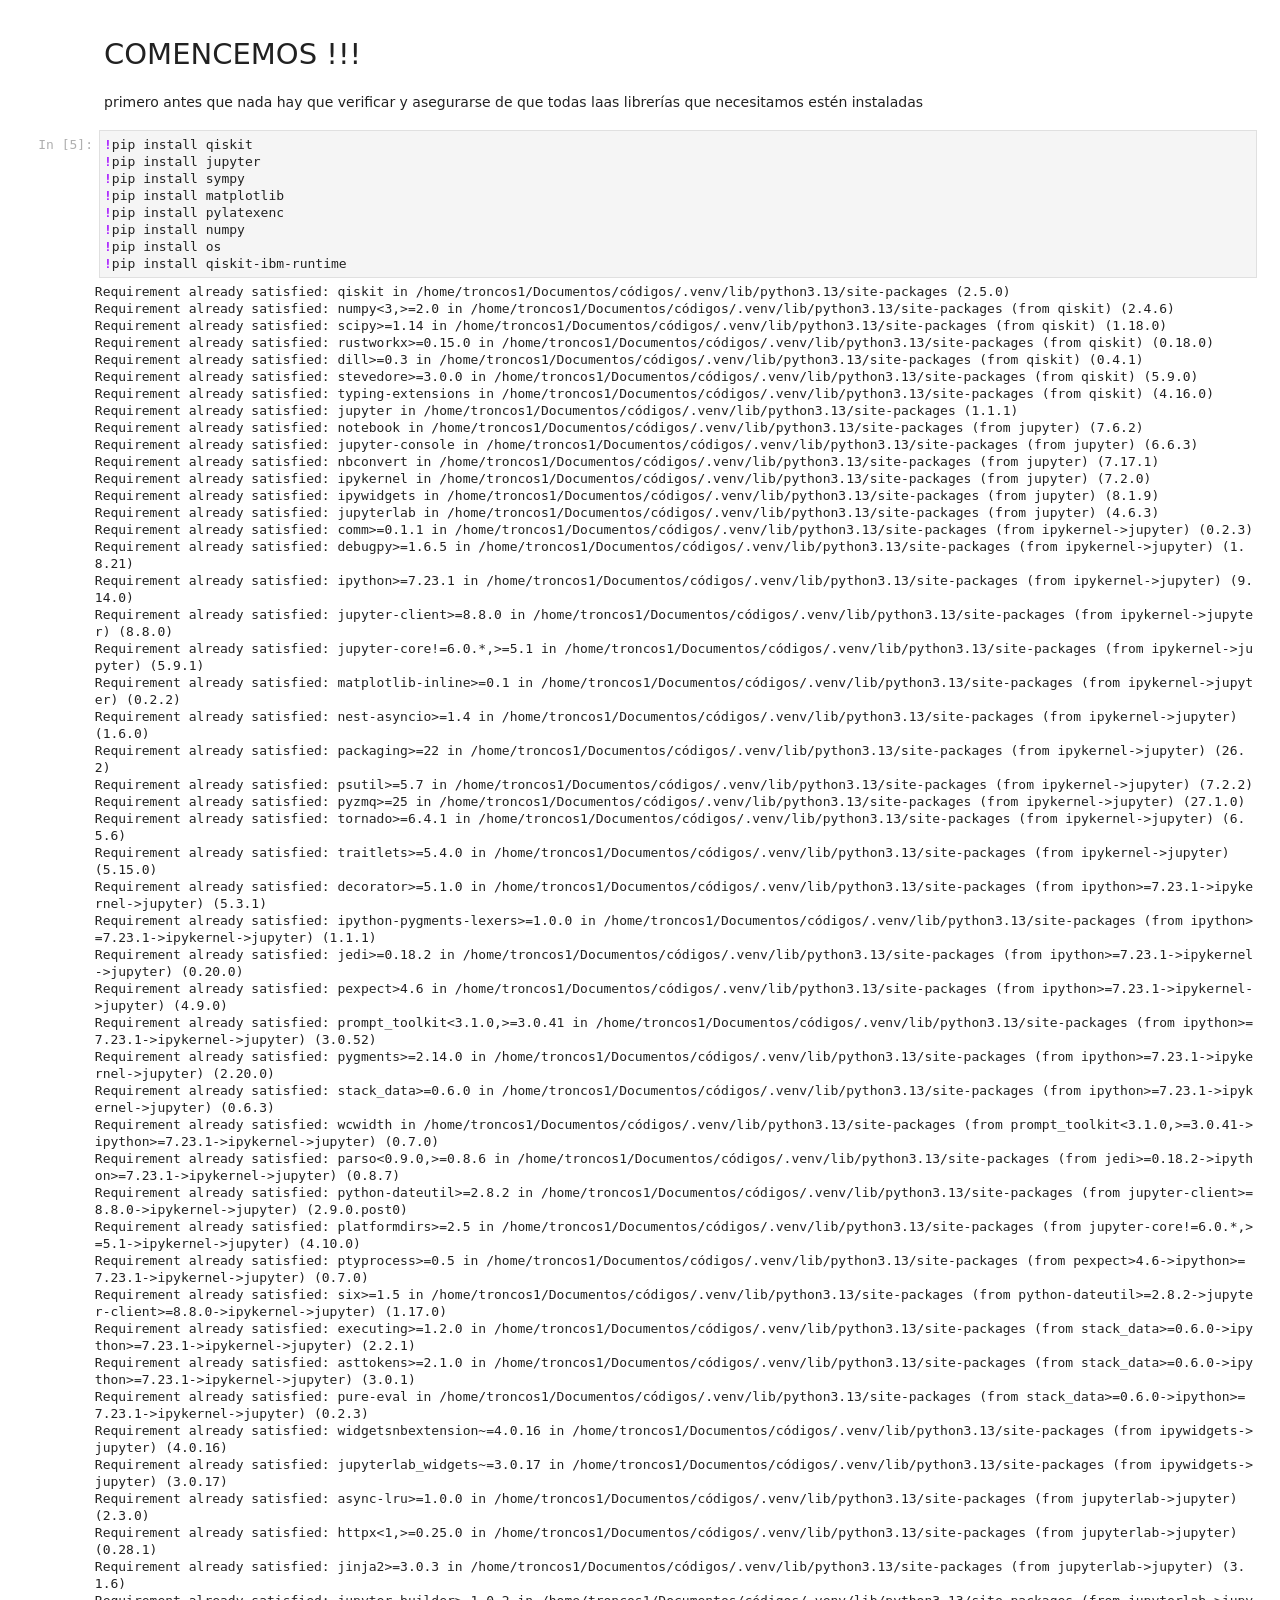
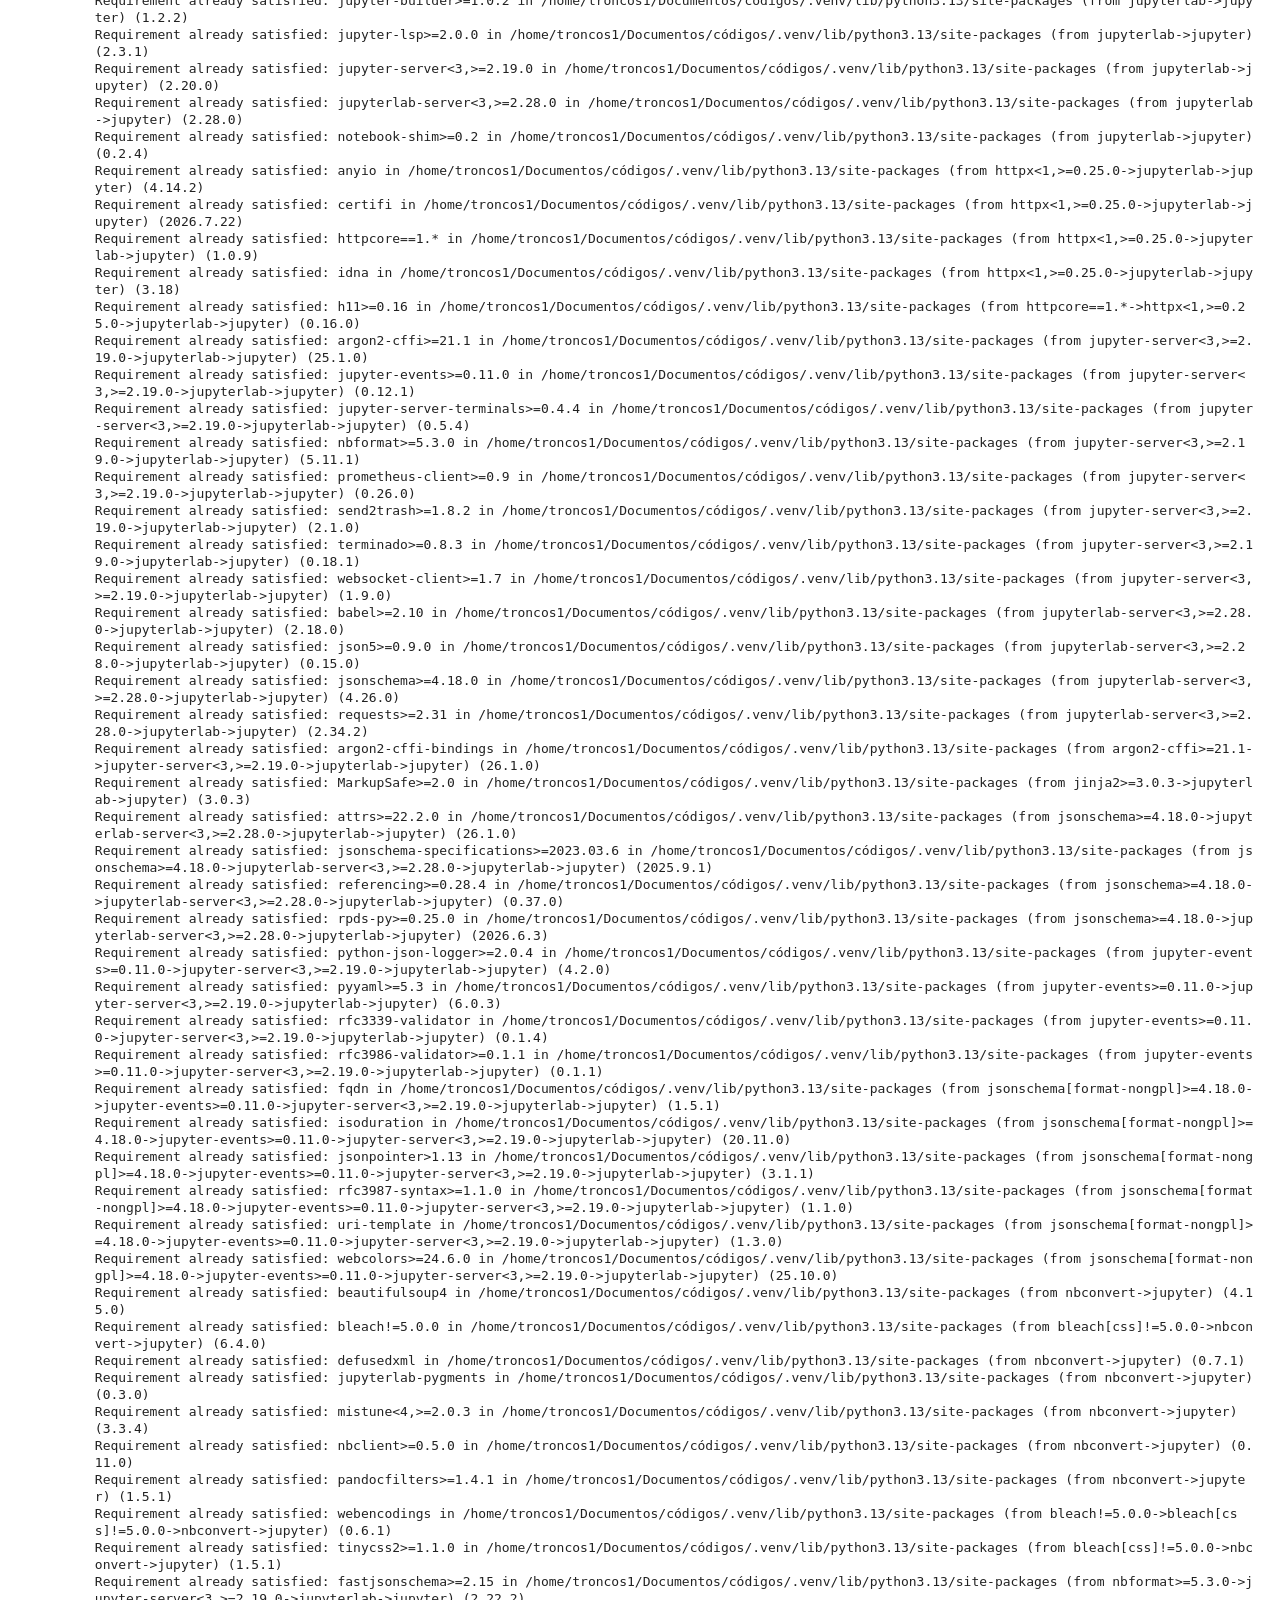
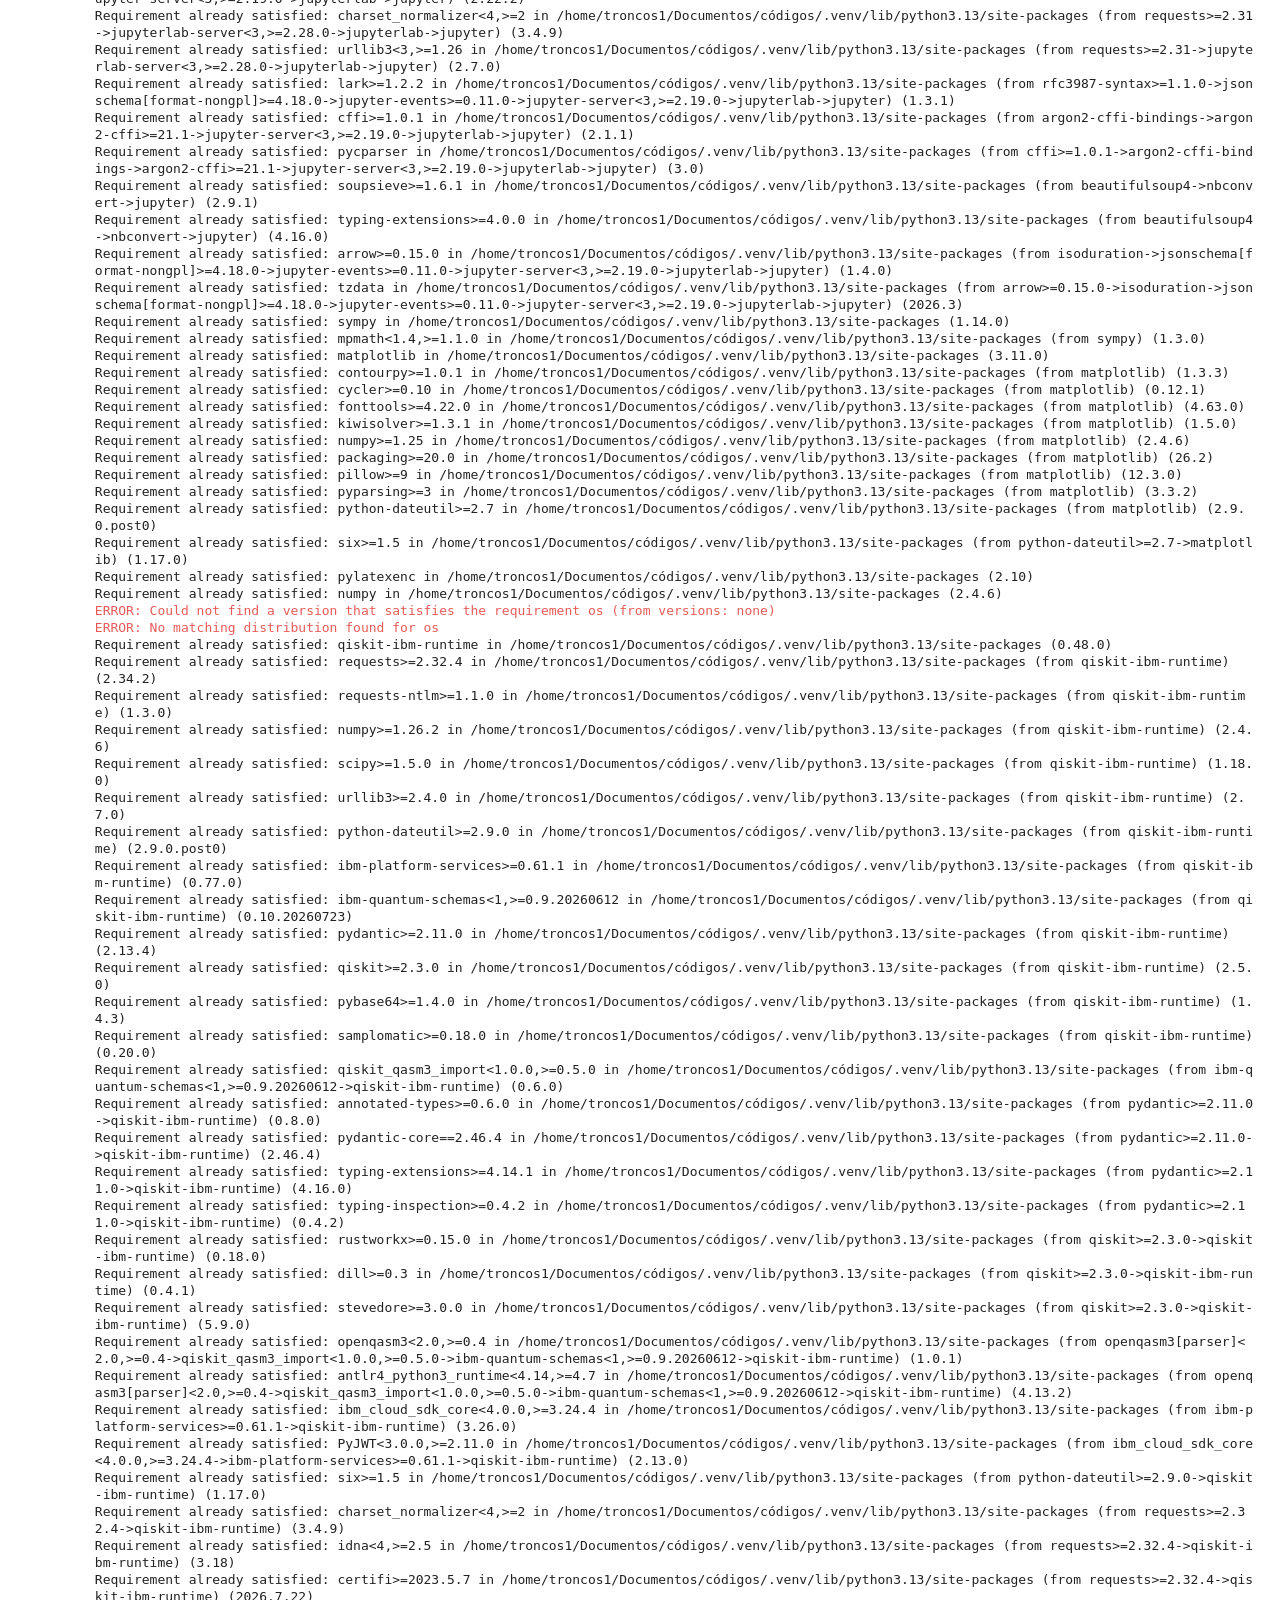
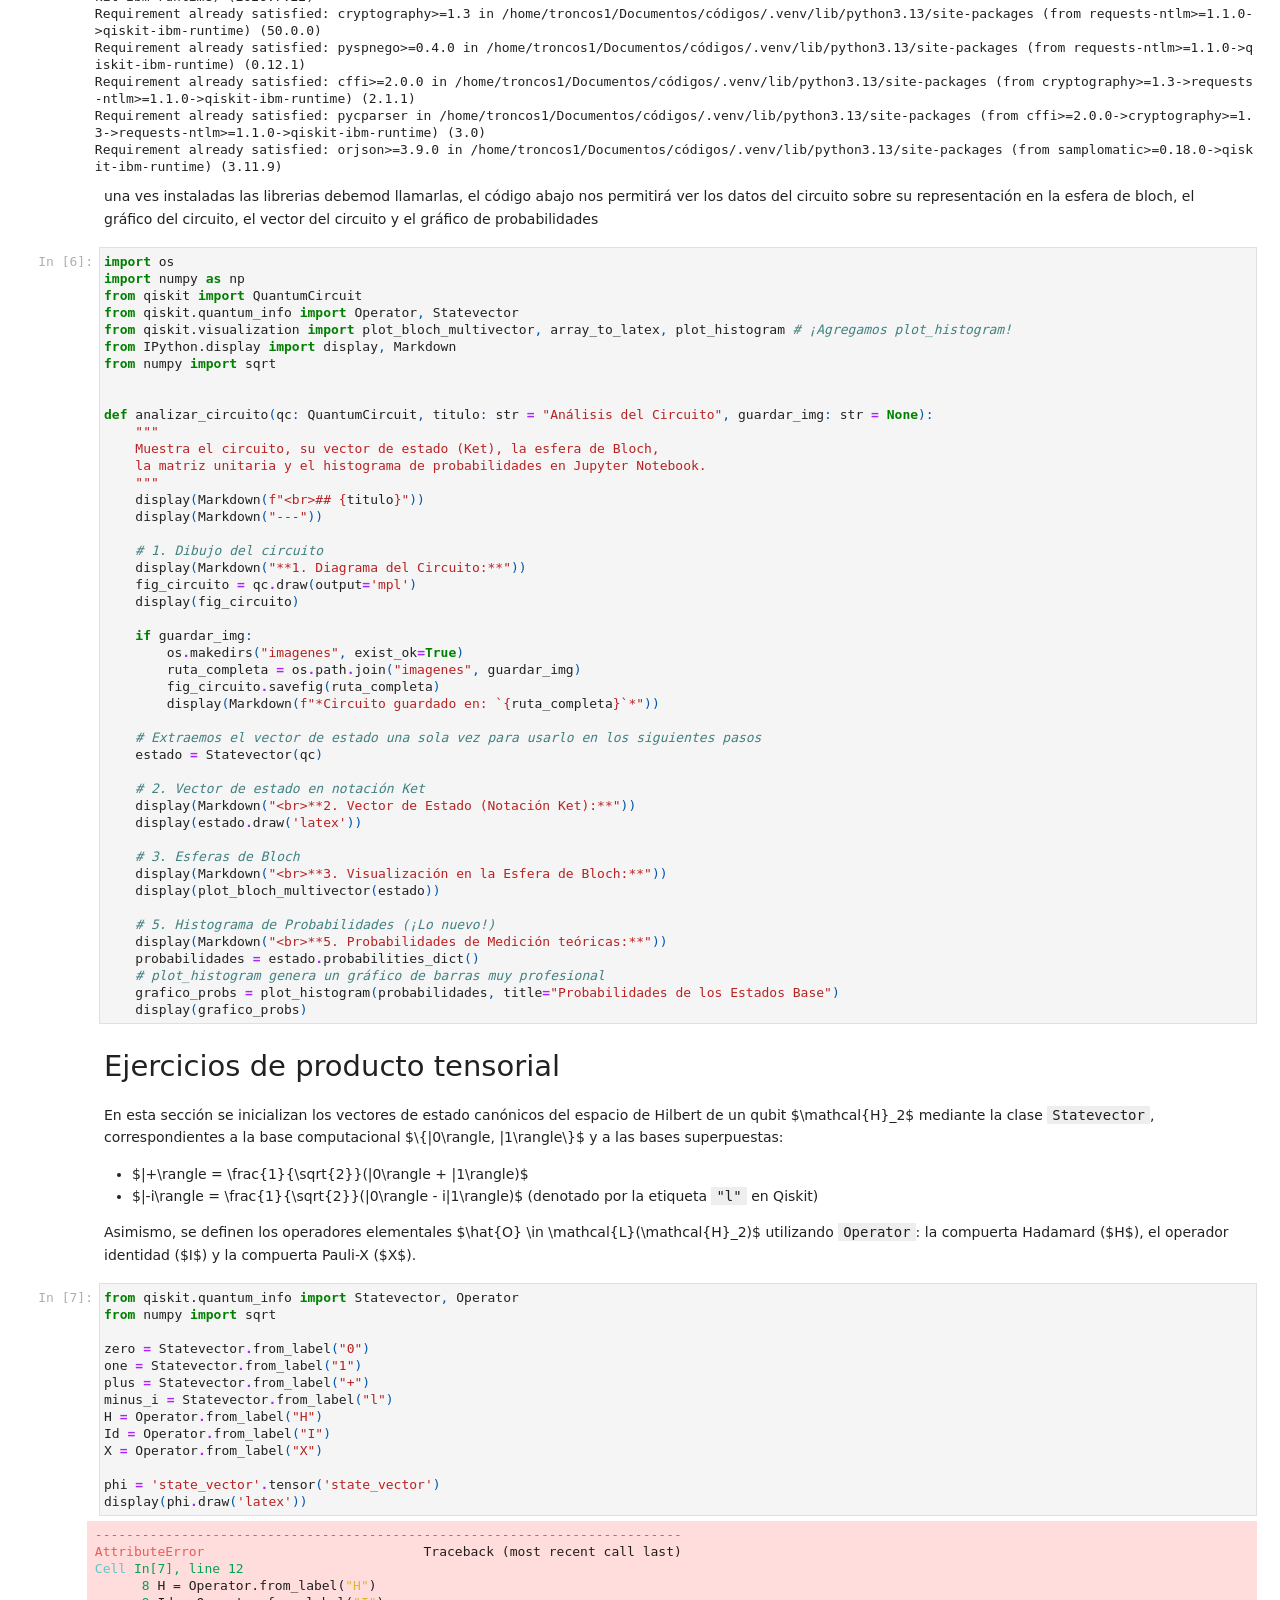
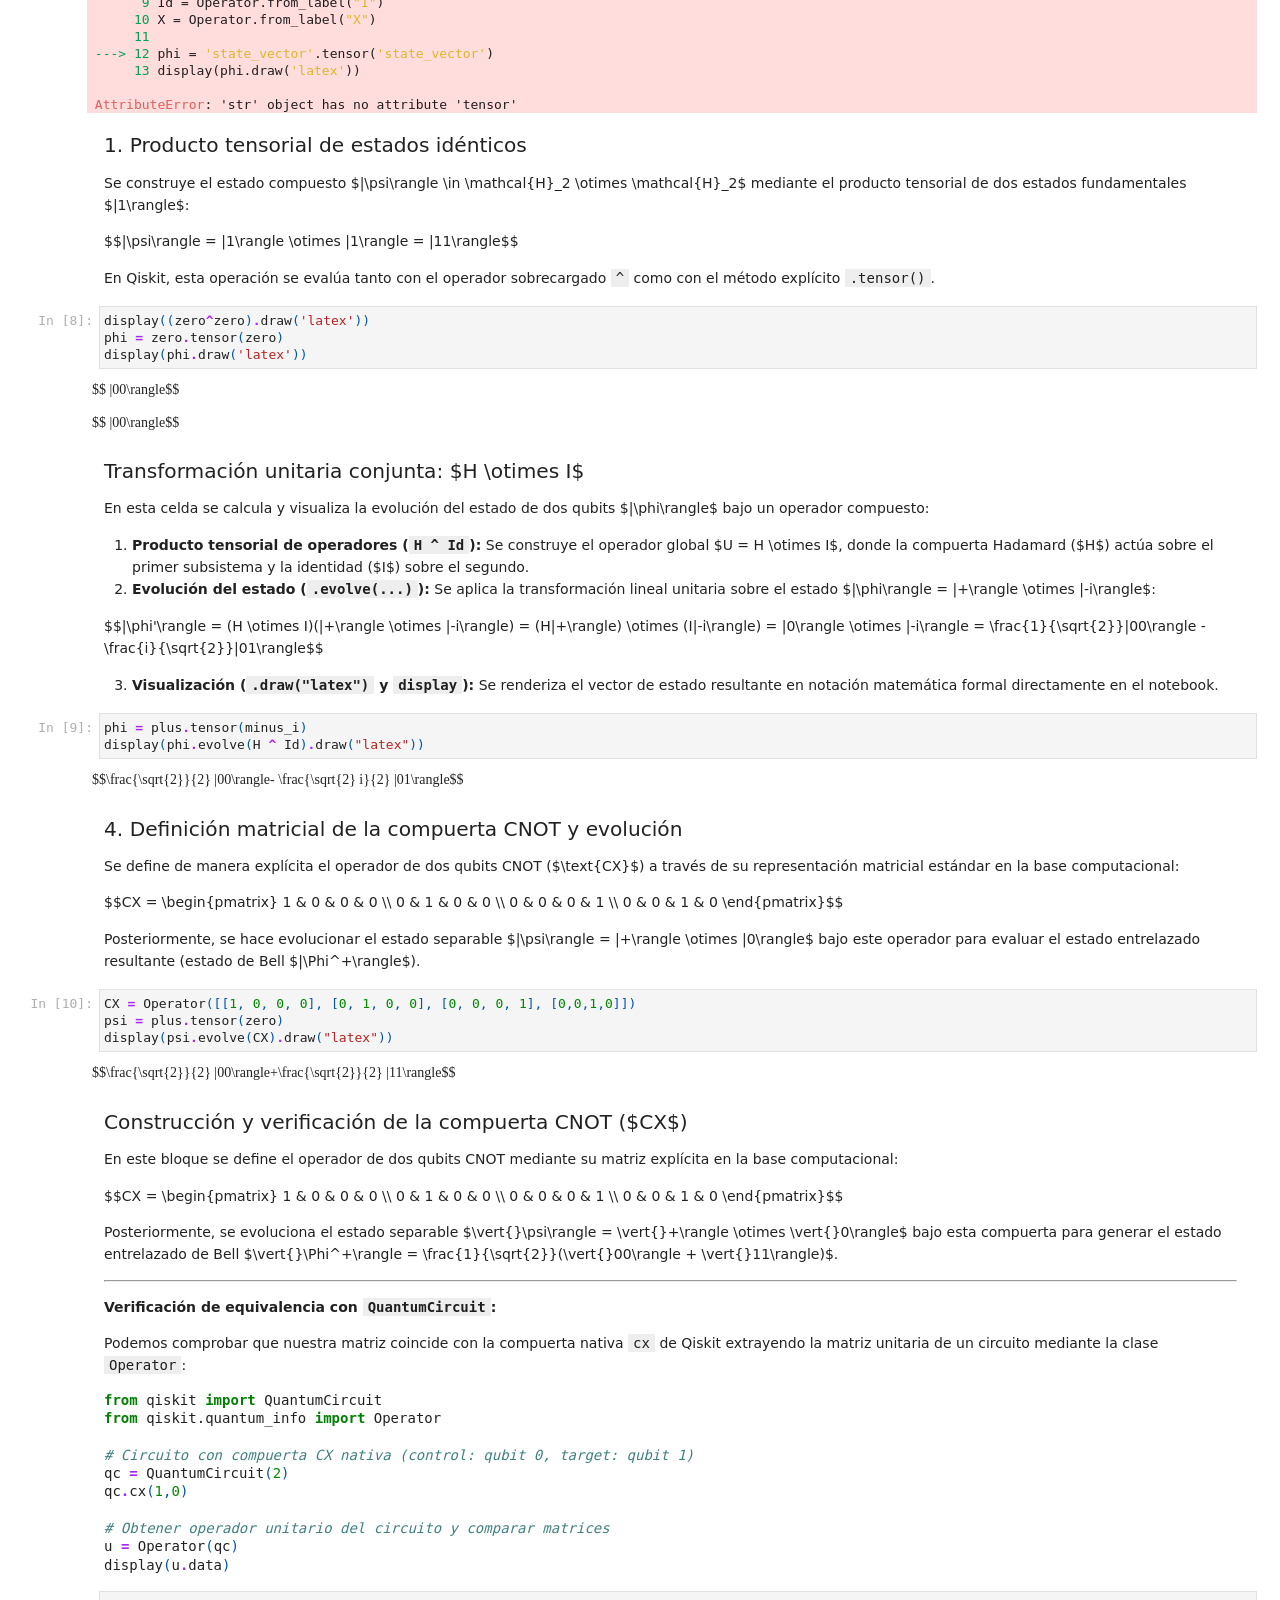
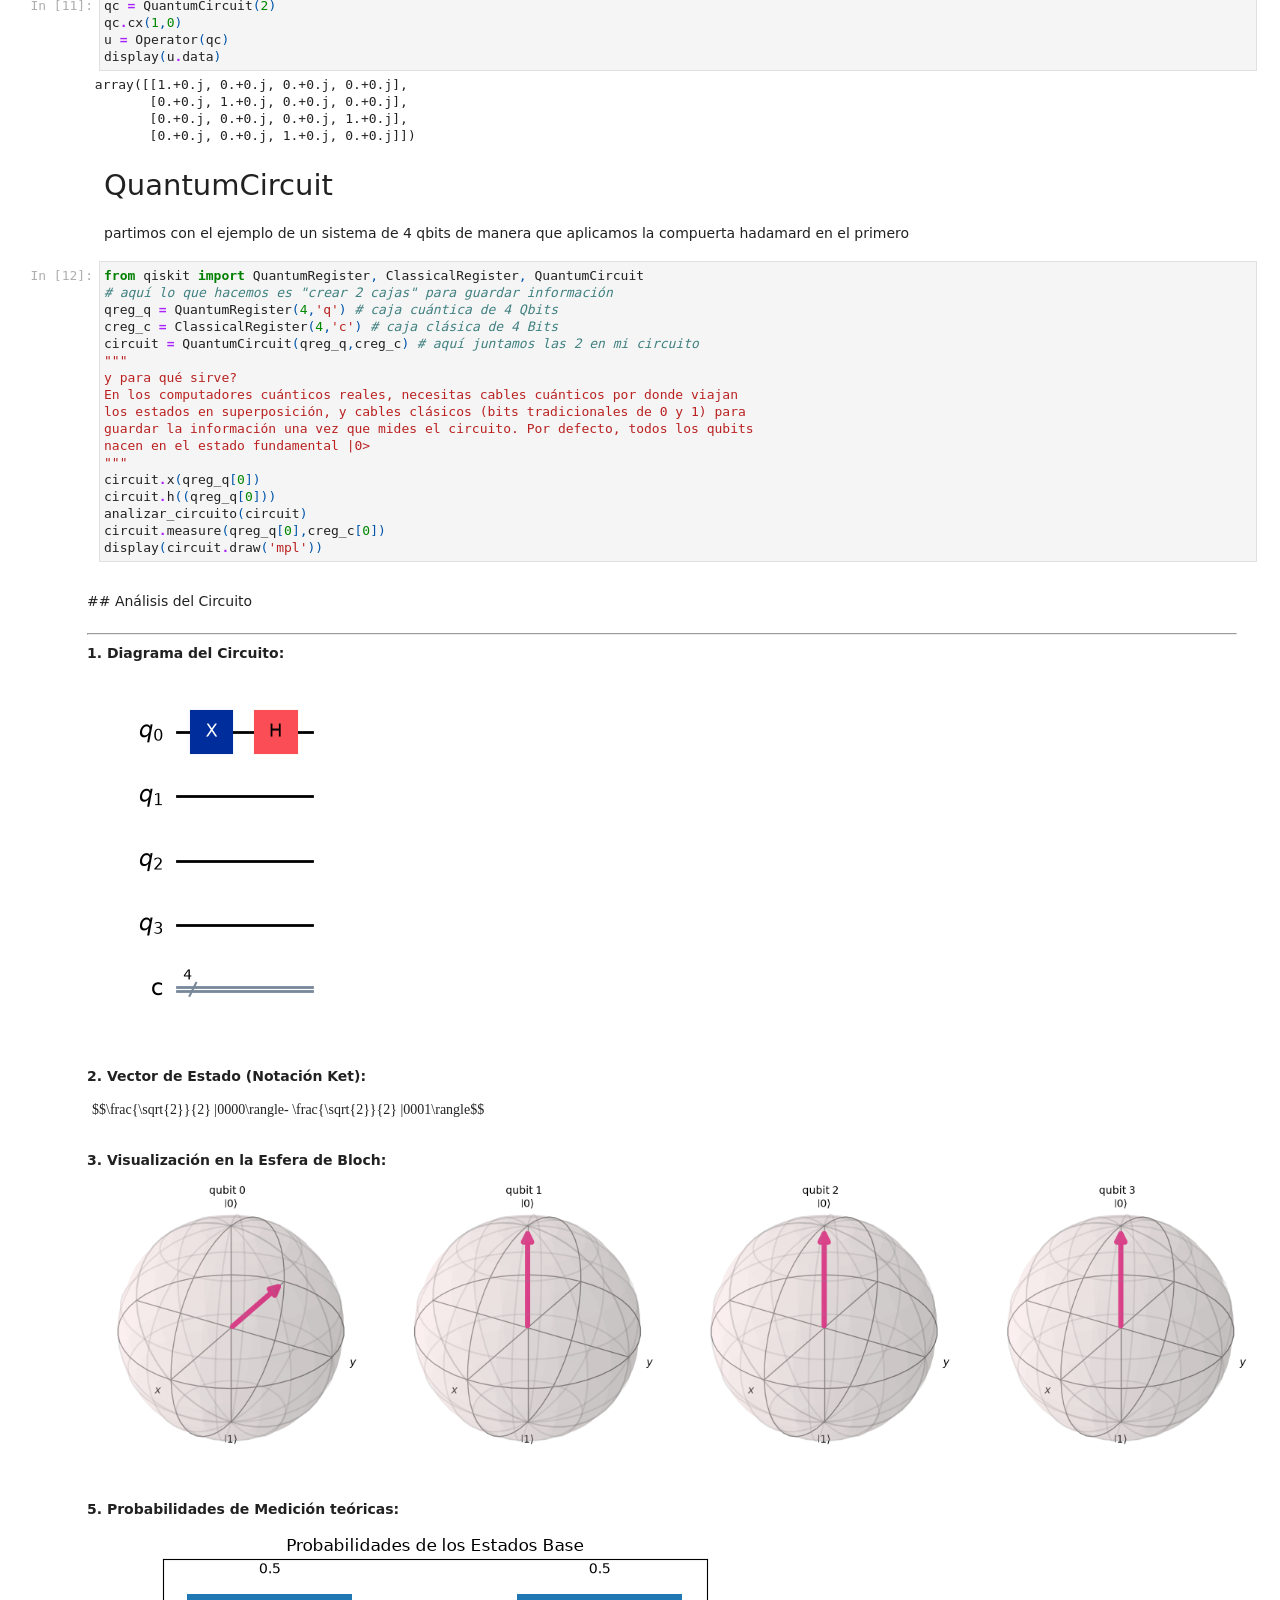
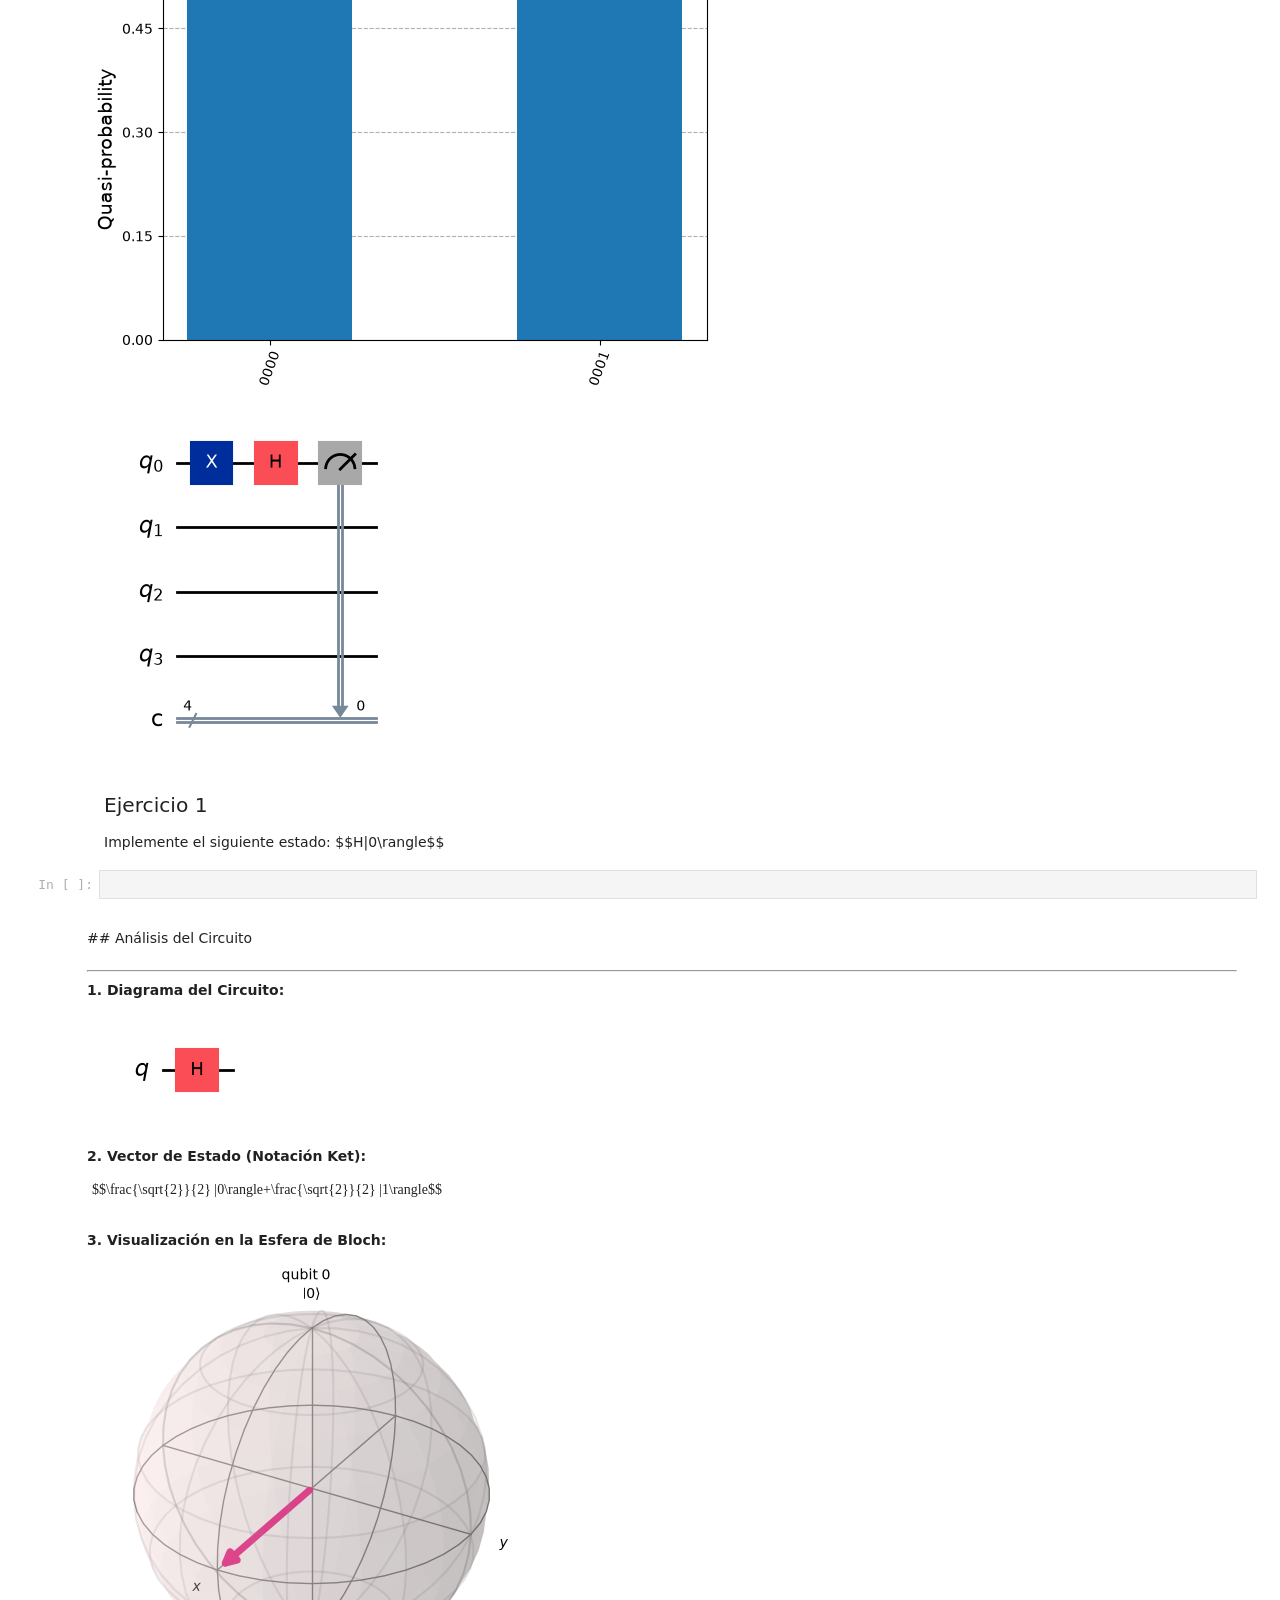
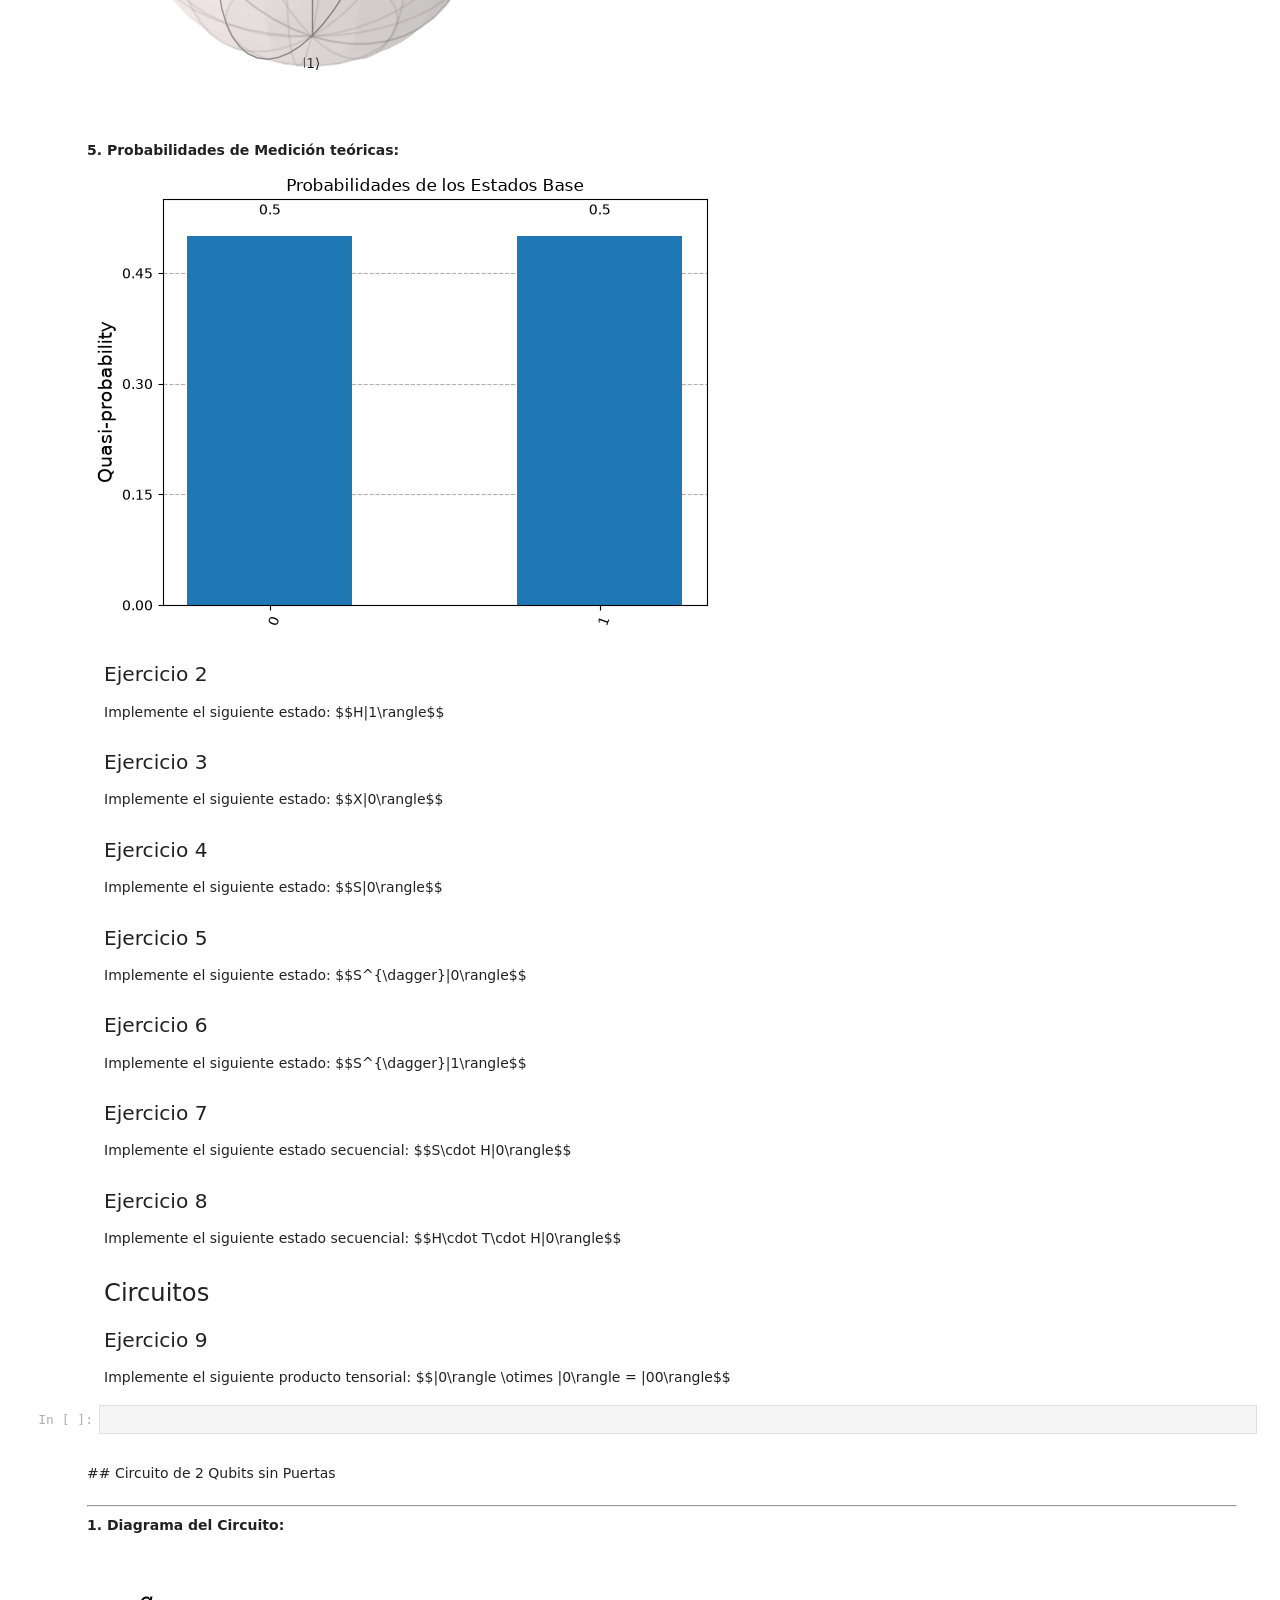
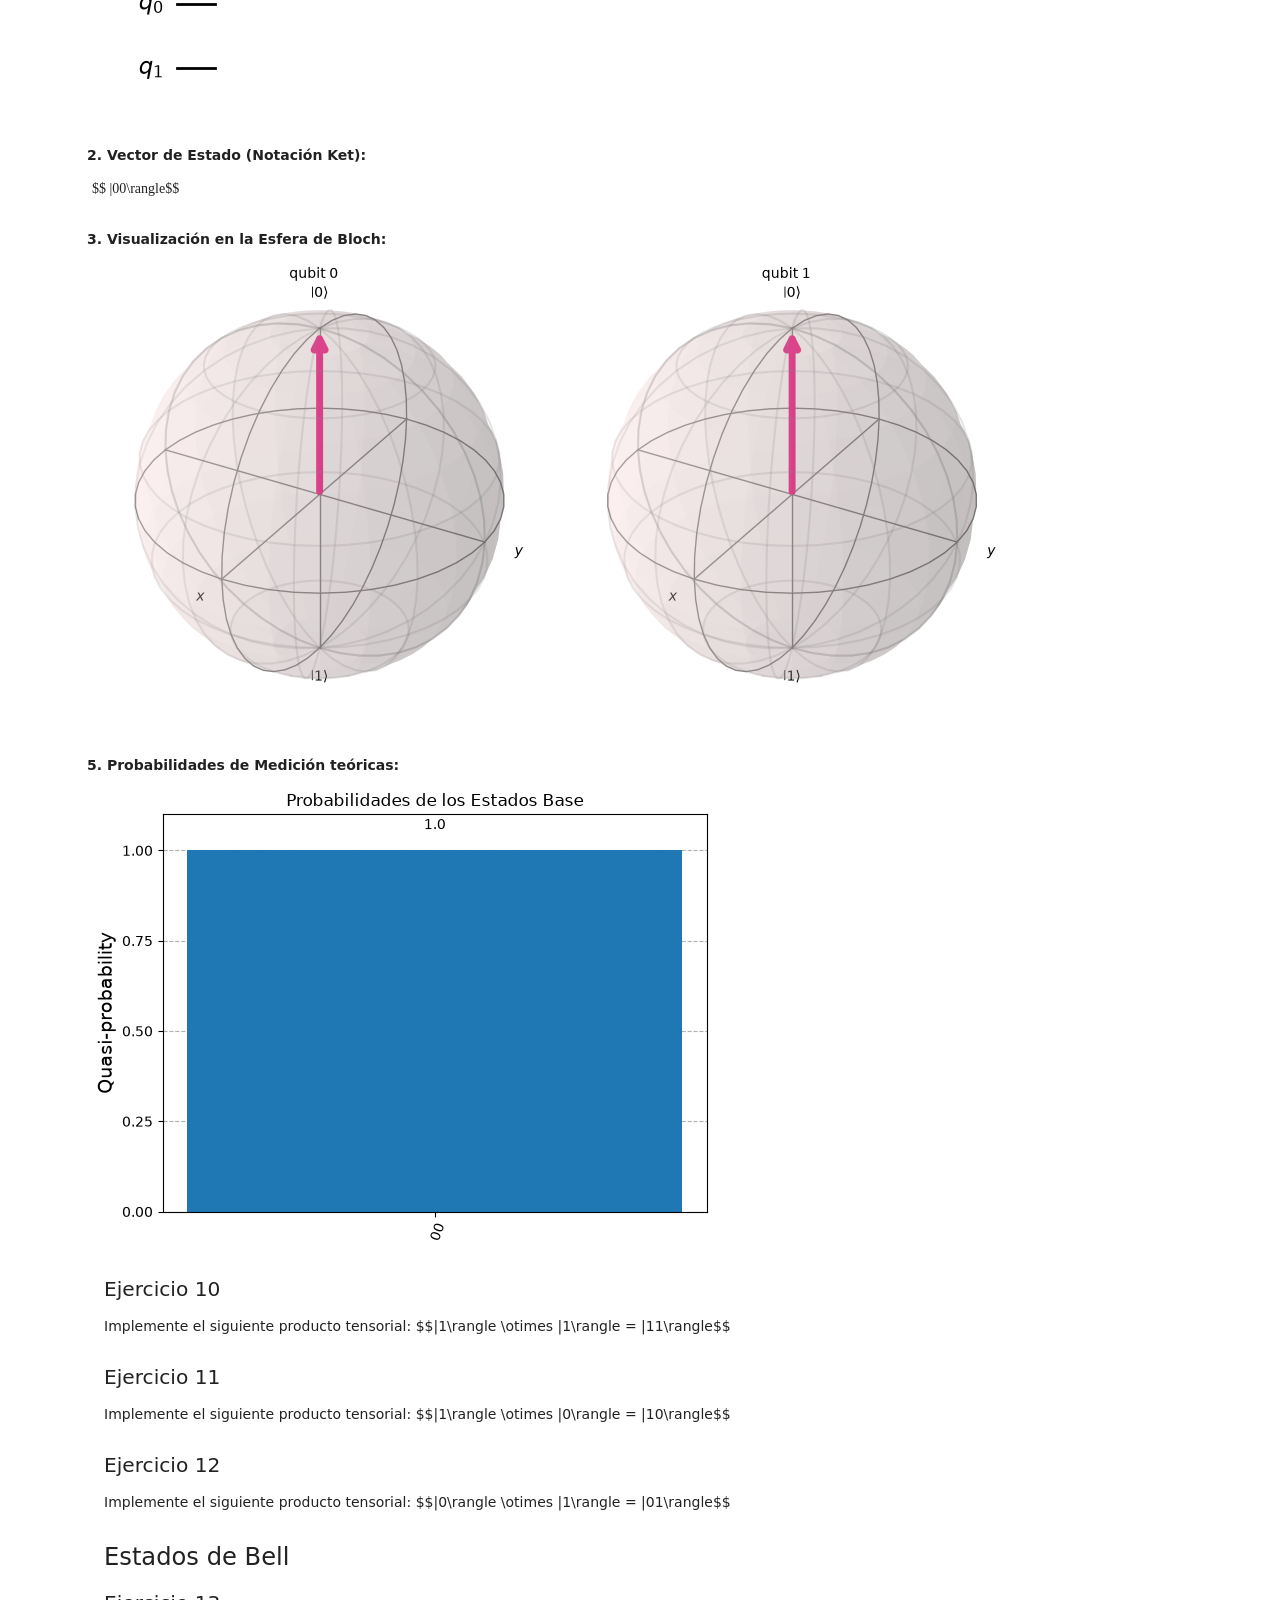
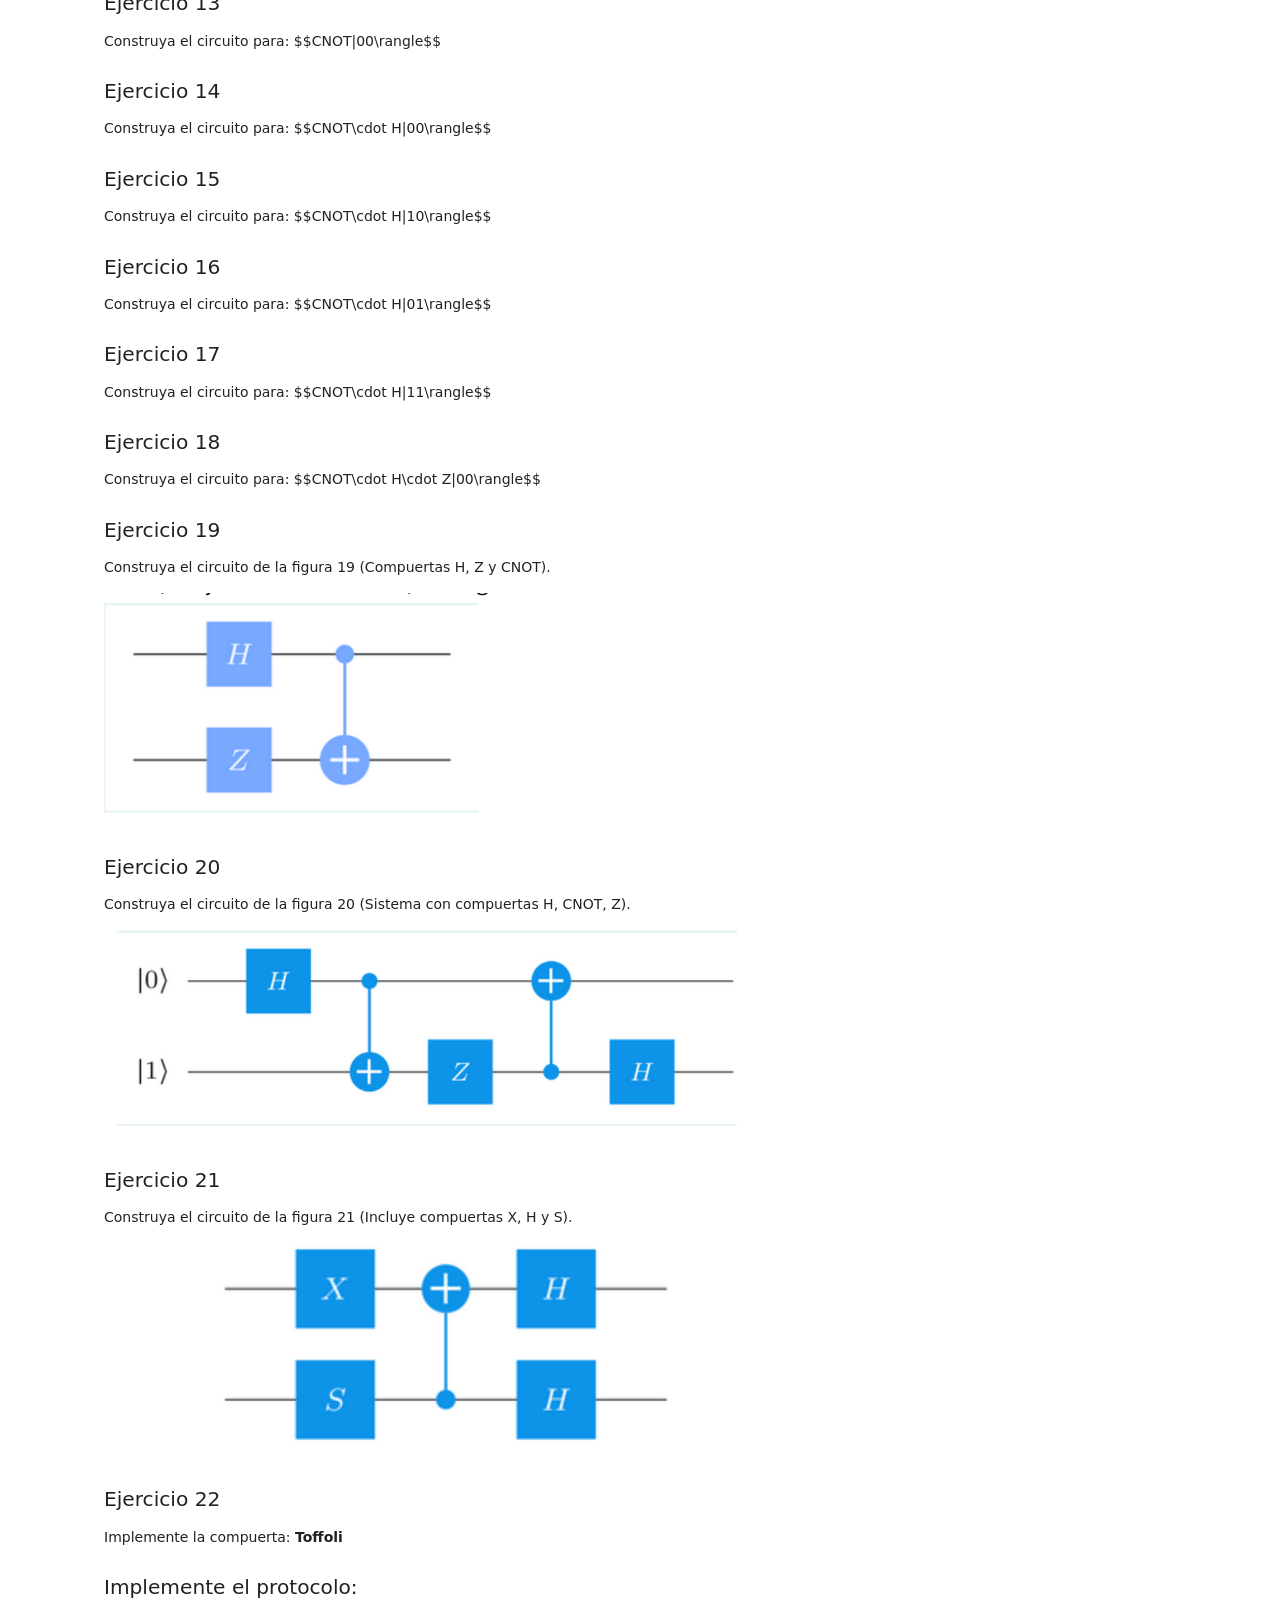
==== clase_qiskit.html @ d63fd1d2 "act" ====
<!DOCTYPE html>

<html lang="en">
<head><meta charset="utf-8"/>
<meta content="width=device-width, initial-scale=1.0" name="viewport"/>
<title>clase_qiskit</title><script src="https://cdnjs.cloudflare.com/ajax/libs/require.js/2.1.10/require.min.js"></script>
<style type="text/css">
    pre { line-height: 125%; }
td.linenos .normal { color: inherit; background-color: transparent; padding-left: 5px; padding-right: 5px; }
span.linenos { color: inherit; background-color: transparent; padding-left: 5px; padding-right: 5px; }
td.linenos .special { color: #000000; background-color: #ffffc0; padding-left: 5px; padding-right: 5px; }
span.linenos.special { color: #000000; background-color: #ffffc0; padding-left: 5px; padding-right: 5px; }
.highlight .hll { background-color: var(--jp-cell-editor-active-background) }
.highlight { background: var(--jp-cell-editor-background); color: var(--jp-mirror-editor-variable-color) }
.highlight .c { color: var(--jp-mirror-editor-comment-color); font-style: italic } /* Comment */
.highlight .err { color: var(--jp-mirror-editor-error-color) } /* Error */
.highlight .k { color: var(--jp-mirror-editor-keyword-color); font-weight: bold } /* Keyword */
.highlight .o { color: var(--jp-mirror-editor-operator-color); font-weight: bold } /* Operator */
.highlight .p { color: var(--jp-mirror-editor-punctuation-color) } /* Punctuation */
.highlight .ch { color: var(--jp-mirror-editor-comment-color); font-style: italic } /* Comment.Hashbang */
.highlight .cm { color: var(--jp-mirror-editor-comment-color); font-style: italic } /* Comment.Multiline */
.highlight .cp { color: var(--jp-mirror-editor-comment-color); font-style: italic } /* Comment.Preproc */
.highlight .cpf { color: var(--jp-mirror-editor-comment-color); font-style: italic } /* Comment.PreprocFile */
.highlight .c1 { color: var(--jp-mirror-editor-comment-color); font-style: italic } /* Comment.Single */
.highlight .cs { color: var(--jp-mirror-editor-comment-color); font-style: italic } /* Comment.Special */
.highlight .kc { color: var(--jp-mirror-editor-keyword-color); font-weight: bold } /* Keyword.Constant */
.highlight .kd { color: var(--jp-mirror-editor-keyword-color); font-weight: bold } /* Keyword.Declaration */
.highlight .kn { color: var(--jp-mirror-editor-keyword-color); font-weight: bold } /* Keyword.Namespace */
.highlight .kp { color: var(--jp-mirror-editor-keyword-color); font-weight: bold } /* Keyword.Pseudo */
.highlight .kr { color: var(--jp-mirror-editor-keyword-color); font-weight: bold } /* Keyword.Reserved */
.highlight .kt { color: var(--jp-mirror-editor-keyword-color); font-weight: bold } /* Keyword.Type */
.highlight .m { color: var(--jp-mirror-editor-number-color) } /* Literal.Number */
.highlight .s { color: var(--jp-mirror-editor-string-color) } /* Literal.String */
.highlight .ow { color: var(--jp-mirror-editor-operator-color); font-weight: bold } /* Operator.Word */
.highlight .pm { color: var(--jp-mirror-editor-punctuation-color) } /* Punctuation.Marker */
.highlight .w { color: var(--jp-mirror-editor-variable-color) } /* Text.Whitespace */
.highlight .mb { color: var(--jp-mirror-editor-number-color) } /* Literal.Number.Bin */
.highlight .mf { color: var(--jp-mirror-editor-number-color) } /* Literal.Number.Float */
.highlight .mh { color: var(--jp-mirror-editor-number-color) } /* Literal.Number.Hex */
.highlight .mi { color: var(--jp-mirror-editor-number-color) } /* Literal.Number.Integer */
.highlight .mo { color: var(--jp-mirror-editor-number-color) } /* Literal.Number.Oct */
.highlight .sa { color: var(--jp-mirror-editor-string-color) } /* Literal.String.Affix */
.highlight .sb { color: var(--jp-mirror-editor-string-color) } /* Literal.String.Backtick */
.highlight .sc { color: var(--jp-mirror-editor-string-color) } /* Literal.String.Char */
.highlight .dl { color: var(--jp-mirror-editor-string-color) } /* Literal.String.Delimiter */
.highlight .sd { color: var(--jp-mirror-editor-string-color) } /* Literal.String.Doc */
.highlight .s2 { color: var(--jp-mirror-editor-string-color) } /* Literal.String.Double */
.highlight .se { color: var(--jp-mirror-editor-string-color) } /* Literal.String.Escape */
.highlight .sh { color: var(--jp-mirror-editor-string-color) } /* Literal.String.Heredoc */
.highlight .si { color: var(--jp-mirror-editor-string-color) } /* Literal.String.Interpol */
.highlight .sx { color: var(--jp-mirror-editor-string-color) } /* Literal.String.Other */
.highlight .sr { color: var(--jp-mirror-editor-string-color) } /* Literal.String.Regex */
.highlight .s1 { color: var(--jp-mirror-editor-string-color) } /* Literal.String.Single */
.highlight .ss { color: var(--jp-mirror-editor-string-color) } /* Literal.String.Symbol */
.highlight .il { color: var(--jp-mirror-editor-number-color) } /* Literal.Number.Integer.Long */
  </style>
<style type="text/css">
/*-----------------------------------------------------------------------------
| Copyright (c) Jupyter Development Team.
| Distributed under the terms of the Modified BSD License.
|----------------------------------------------------------------------------*/

/*
 * Mozilla scrollbar styling
 */

/* use standard opaque scrollbars for most nodes */
[data-jp-theme-scrollbars='true'] {
  scrollbar-color: rgb(var(--jp-scrollbar-thumb-color))
    var(--jp-scrollbar-background-color);
}

/* for code nodes, use a transparent style of scrollbar. These selectors
 * will match lower in the tree, and so will override the above */
[data-jp-theme-scrollbars='true'] .CodeMirror-hscrollbar,
[data-jp-theme-scrollbars='true'] .CodeMirror-vscrollbar {
  scrollbar-color: rgba(var(--jp-scrollbar-thumb-color), 0.5) transparent;
}

/* tiny scrollbar */

.jp-scrollbar-tiny {
  scrollbar-color: rgba(var(--jp-scrollbar-thumb-color), 0.5) transparent;
  scrollbar-width: thin;
}

/* tiny scrollbar */

.jp-scrollbar-tiny::-webkit-scrollbar,
.jp-scrollbar-tiny::-webkit-scrollbar-corner {
  background-color: transparent;
  height: 4px;
  width: 4px;
}

.jp-scrollbar-tiny::-webkit-scrollbar-thumb {
  background: rgba(var(--jp-scrollbar-thumb-color), 0.5);
}

.jp-scrollbar-tiny::-webkit-scrollbar-track:horizontal {
  border-left: 0 solid transparent;
  border-right: 0 solid transparent;
}

.jp-scrollbar-tiny::-webkit-scrollbar-track:vertical {
  border-top: 0 solid transparent;
  border-bottom: 0 solid transparent;
}

/*
 * Lumino
 */

.lm-ScrollBar[data-orientation='horizontal'] {
  min-height: 16px;
  max-height: 16px;
  min-width: 45px;
  border-top: 1px solid #a0a0a0;
}

.lm-ScrollBar[data-orientation='vertical'] {
  min-width: 16px;
  max-width: 16px;
  min-height: 45px;
  border-left: 1px solid #a0a0a0;
}

.lm-ScrollBar-button {
  background-color: #f0f0f0;
  background-position: center center;
  min-height: 15px;
  max-height: 15px;
  min-width: 15px;
  max-width: 15px;
}

.lm-ScrollBar-button:hover {
  background-color: #dadada;
}

.lm-ScrollBar-button.lm-mod-active {
  background-color: #cdcdcd;
}

.lm-ScrollBar-track {
  background: #f0f0f0;
}

.lm-ScrollBar-thumb {
  background: #cdcdcd;
}

.lm-ScrollBar-thumb:hover {
  background: #bababa;
}

.lm-ScrollBar-thumb.lm-mod-active {
  background: #a0a0a0;
}

.lm-ScrollBar[data-orientation='horizontal'] .lm-ScrollBar-thumb {
  height: 100%;
  min-width: 15px;
  border-left: 1px solid #a0a0a0;
  border-right: 1px solid #a0a0a0;
}

.lm-ScrollBar[data-orientation='vertical'] .lm-ScrollBar-thumb {
  width: 100%;
  min-height: 15px;
  border-top: 1px solid #a0a0a0;
  border-bottom: 1px solid #a0a0a0;
}

.lm-ScrollBar[data-orientation='horizontal']
  .lm-ScrollBar-button[data-action='decrement'] {
  background-image: var(--jp-icon-caret-left);
  background-size: 17px;
}

.lm-ScrollBar[data-orientation='horizontal']
  .lm-ScrollBar-button[data-action='increment'] {
  background-image: var(--jp-icon-caret-right);
  background-size: 17px;
}

.lm-ScrollBar[data-orientation='vertical']
  .lm-ScrollBar-button[data-action='decrement'] {
  background-image: var(--jp-icon-caret-up);
  background-size: 17px;
}

.lm-ScrollBar[data-orientation='vertical']
  .lm-ScrollBar-button[data-action='increment'] {
  background-image: var(--jp-icon-caret-down);
  background-size: 17px;
}

/*
 * Copyright (c) Jupyter Development Team.
 * Distributed under the terms of the Modified BSD License.
 */

/*-----------------------------------------------------------------------------
| Copyright (c) Jupyter Development Team.
| Copyright (c) 2014-2017, PhosphorJS Contributors
|
| Distributed under the terms of the BSD 3-Clause License.
|
| The full license is in the file LICENSE, distributed with this software.
|----------------------------------------------------------------------------*/

.lm-Widget {
  box-sizing: border-box;
  position: relative;
  overflow: hidden;
}

.lm-Widget.lm-mod-hidden {
  display: none !important;
}

/*
 * Copyright (c) Jupyter Development Team.
 * Distributed under the terms of the Modified BSD License.
 */

.lm-AccordionPanel[data-orientation='horizontal'] > .lm-AccordionPanel-title {
  /* Title is rotated for horizontal accordion panel using CSS */
  display: block;
  transform-origin: top left;
  transform: rotate(-90deg) translate(-100%);
}

/*
 * Copyright (c) Jupyter Development Team.
 * Distributed under the terms of the Modified BSD License.
 */

/*-----------------------------------------------------------------------------
| Copyright (c) Jupyter Development Team.
| Copyright (c) 2014-2017, PhosphorJS Contributors
|
| Distributed under the terms of the BSD 3-Clause License.
|
| The full license is in the file LICENSE, distributed with this software.
|----------------------------------------------------------------------------*/

.lm-CommandPalette {
  display: flex;
  flex-direction: column;
  -webkit-user-select: none;
  -moz-user-select: none;
  -ms-user-select: none;
  user-select: none;
}

.lm-CommandPalette-search {
  flex: 0 0 auto;
}

.lm-CommandPalette-content {
  flex: 1 1 auto;
  margin: 0;
  padding: 0;
  min-height: 0;
  overflow: auto;
  list-style-type: none;
}

.lm-CommandPalette-header {
  overflow: hidden;
  white-space: nowrap;
  text-overflow: ellipsis;
}

.lm-CommandPalette-item {
  display: flex;
  flex-direction: row;
}

.lm-CommandPalette-itemIcon {
  flex: 0 0 auto;
}

.lm-CommandPalette-itemContent {
  flex: 1 1 auto;
  overflow: hidden;
}

.lm-CommandPalette-itemShortcut {
  flex: 0 0 auto;
}

.lm-CommandPalette-itemLabel {
  overflow: hidden;
  white-space: nowrap;
  text-overflow: ellipsis;
}

.lm-close-icon {
  border: 1px solid transparent;
  background-color: transparent;
  position: absolute;
  z-index: 1;
  right: 3%;
  top: 0;
  bottom: 0;
  margin: auto;
  padding: 7px 0;
  display: none;
  vertical-align: middle;
  outline: 0;
  cursor: pointer;
}
.lm-close-icon:after {
  content: 'X';
  display: block;
  width: 15px;
  height: 15px;
  text-align: center;
  color: #000;
  font-weight: normal;
  font-size: 12px;
  cursor: pointer;
}

/*
 * Copyright (c) Jupyter Development Team.
 * Distributed under the terms of the Modified BSD License.
 */

/*-----------------------------------------------------------------------------
| Copyright (c) Jupyter Development Team.
| Copyright (c) 2014-2017, PhosphorJS Contributors
|
| Distributed under the terms of the BSD 3-Clause License.
|
| The full license is in the file LICENSE, distributed with this software.
|----------------------------------------------------------------------------*/

.lm-DockPanel {
  z-index: 0;
}

.lm-DockPanel-widget {
  z-index: 0;
}

.lm-DockPanel-tabBar {
  z-index: 1;
}

.lm-DockPanel-handle {
  z-index: 2;
}

.lm-DockPanel-handle.lm-mod-hidden {
  display: none !important;
}

.lm-DockPanel-handle:after {
  position: absolute;
  top: 0;
  left: 0;
  width: 100%;
  height: 100%;
  content: '';
}

.lm-DockPanel-handle[data-orientation='horizontal'] {
  cursor: ew-resize;
}

.lm-DockPanel-handle[data-orientation='vertical'] {
  cursor: ns-resize;
}

.lm-DockPanel-handle[data-orientation='horizontal']:after {
  left: 50%;
  min-width: 8px;
  transform: translateX(-50%);
}

.lm-DockPanel-handle[data-orientation='vertical']:after {
  top: 50%;
  min-height: 8px;
  transform: translateY(-50%);
}

.lm-DockPanel-overlay {
  z-index: 3;
  box-sizing: border-box;
  pointer-events: none;
}

.lm-DockPanel-overlay.lm-mod-hidden {
  display: none !important;
}

/*
 * Copyright (c) Jupyter Development Team.
 * Distributed under the terms of the Modified BSD License.
 */

/*-----------------------------------------------------------------------------
| Copyright (c) Jupyter Development Team.
| Copyright (c) 2014-2017, PhosphorJS Contributors
|
| Distributed under the terms of the BSD 3-Clause License.
|
| The full license is in the file LICENSE, distributed with this software.
|----------------------------------------------------------------------------*/

.lm-Menu {
  z-index: 10000;
  position: absolute;
  white-space: nowrap;
  overflow-x: hidden;
  overflow-y: auto;
  outline: none;
  -webkit-user-select: none;
  -moz-user-select: none;
  -ms-user-select: none;
  user-select: none;
}

.lm-Menu-content {
  margin: 0;
  padding: 0;
  display: table;
  list-style-type: none;
}

.lm-Menu-item {
  display: table-row;
}

.lm-Menu-item.lm-mod-hidden,
.lm-Menu-item.lm-mod-collapsed {
  display: none !important;
}

.lm-Menu-itemIcon,
.lm-Menu-itemSubmenuIcon {
  display: table-cell;
  text-align: center;
}

.lm-Menu-itemLabel {
  display: table-cell;
  text-align: left;
}

.lm-Menu-itemShortcut {
  display: table-cell;
  text-align: right;
}

/*
 * Copyright (c) Jupyter Development Team.
 * Distributed under the terms of the Modified BSD License.
 */

/*-----------------------------------------------------------------------------
| Copyright (c) Jupyter Development Team.
| Copyright (c) 2014-2017, PhosphorJS Contributors
|
| Distributed under the terms of the BSD 3-Clause License.
|
| The full license is in the file LICENSE, distributed with this software.
|----------------------------------------------------------------------------*/

.lm-MenuBar {
  outline: none;
  -webkit-user-select: none;
  -moz-user-select: none;
  -ms-user-select: none;
  user-select: none;
}

.lm-MenuBar-content {
  margin: 0;
  padding: 0;
  display: flex;
  flex-direction: row;
  list-style-type: none;
}

.lm-MenuBar-item {
  box-sizing: border-box;
}

.lm-MenuBar-itemIcon,
.lm-MenuBar-itemLabel {
  display: inline-block;
}

/*
 * Copyright (c) Jupyter Development Team.
 * Distributed under the terms of the Modified BSD License.
 */

/*-----------------------------------------------------------------------------
| Copyright (c) Jupyter Development Team.
| Copyright (c) 2014-2017, PhosphorJS Contributors
|
| Distributed under the terms of the BSD 3-Clause License.
|
| The full license is in the file LICENSE, distributed with this software.
|----------------------------------------------------------------------------*/

.lm-ScrollBar {
  display: flex;
  -webkit-user-select: none;
  -moz-user-select: none;
  -ms-user-select: none;
  user-select: none;
}

.lm-ScrollBar[data-orientation='horizontal'] {
  flex-direction: row;
}

.lm-ScrollBar[data-orientation='vertical'] {
  flex-direction: column;
}

.lm-ScrollBar-button {
  box-sizing: border-box;
  flex: 0 0 auto;
}

.lm-ScrollBar-track {
  box-sizing: border-box;
  position: relative;
  overflow: hidden;
  flex: 1 1 auto;
}

.lm-ScrollBar-thumb {
  box-sizing: border-box;
  position: absolute;
}

/*
 * Copyright (c) Jupyter Development Team.
 * Distributed under the terms of the Modified BSD License.
 */

/*-----------------------------------------------------------------------------
| Copyright (c) Jupyter Development Team.
| Copyright (c) 2014-2017, PhosphorJS Contributors
|
| Distributed under the terms of the BSD 3-Clause License.
|
| The full license is in the file LICENSE, distributed with this software.
|----------------------------------------------------------------------------*/

.lm-SplitPanel-child {
  z-index: 0;
}

.lm-SplitPanel-handle {
  z-index: 1;
}

.lm-SplitPanel-handle.lm-mod-hidden {
  display: none !important;
}

.lm-SplitPanel-handle:after {
  position: absolute;
  top: 0;
  left: 0;
  width: 100%;
  height: 100%;
  content: '';
}

.lm-SplitPanel[data-orientation='horizontal'] > .lm-SplitPanel-handle {
  cursor: ew-resize;
}

.lm-SplitPanel[data-orientation='vertical'] > .lm-SplitPanel-handle {
  cursor: ns-resize;
}

.lm-SplitPanel[data-orientation='horizontal'] > .lm-SplitPanel-handle:after {
  left: 50%;
  min-width: 8px;
  transform: translateX(-50%);
}

.lm-SplitPanel[data-orientation='vertical'] > .lm-SplitPanel-handle:after {
  top: 50%;
  min-height: 8px;
  transform: translateY(-50%);
}

/*
 * Copyright (c) Jupyter Development Team.
 * Distributed under the terms of the Modified BSD License.
 */

/*-----------------------------------------------------------------------------
| Copyright (c) Jupyter Development Team.
| Copyright (c) 2014-2017, PhosphorJS Contributors
|
| Distributed under the terms of the BSD 3-Clause License.
|
| The full license is in the file LICENSE, distributed with this software.
|----------------------------------------------------------------------------*/

.lm-TabBar {
  display: flex;
  -webkit-user-select: none;
  -moz-user-select: none;
  -ms-user-select: none;
  user-select: none;
}

.lm-TabBar[data-orientation='horizontal'] {
  flex-direction: row;
  align-items: flex-end;
}

.lm-TabBar[data-orientation='vertical'] {
  flex-direction: column;
  align-items: flex-end;
}

.lm-TabBar-content {
  margin: 0;
  padding: 0;
  display: flex;
  flex: 1 1 auto;
  list-style-type: none;
}

.lm-TabBar[data-orientation='horizontal'] > .lm-TabBar-content {
  flex-direction: row;
}

.lm-TabBar[data-orientation='vertical'] > .lm-TabBar-content {
  flex-direction: column;
}

.lm-TabBar-tab {
  display: flex;
  flex-direction: row;
  box-sizing: border-box;
  overflow: hidden;
  touch-action: none; /* Disable native Drag/Drop */
}

.lm-TabBar-tabIcon,
.lm-TabBar-tabCloseIcon {
  flex: 0 0 auto;
}

.lm-TabBar-tabLabel {
  flex: 1 1 auto;
  overflow: hidden;
  white-space: nowrap;
}

.lm-TabBar-tabInput {
  user-select: all;
  width: 100%;
  box-sizing: border-box;
}

.lm-TabBar-tab.lm-mod-hidden {
  display: none !important;
}

.lm-TabBar-addButton.lm-mod-hidden {
  display: none !important;
}

.lm-TabBar.lm-mod-dragging .lm-TabBar-tab {
  position: relative;
}

.lm-TabBar.lm-mod-dragging[data-orientation='horizontal'] .lm-TabBar-tab {
  left: 0;
  transition: left 150ms ease;
}

.lm-TabBar.lm-mod-dragging[data-orientation='vertical'] .lm-TabBar-tab {
  top: 0;
  transition: top 150ms ease;
}

.lm-TabBar.lm-mod-dragging .lm-TabBar-tab.lm-mod-dragging {
  transition: none;
}

.lm-TabBar-tabLabel .lm-TabBar-tabInput {
  user-select: all;
  width: 100%;
  box-sizing: border-box;
  background: inherit;
}

/*
 * Copyright (c) Jupyter Development Team.
 * Distributed under the terms of the Modified BSD License.
 */

/*-----------------------------------------------------------------------------
| Copyright (c) Jupyter Development Team.
| Copyright (c) 2014-2017, PhosphorJS Contributors
|
| Distributed under the terms of the BSD 3-Clause License.
|
| The full license is in the file LICENSE, distributed with this software.
|----------------------------------------------------------------------------*/

.lm-TabPanel-tabBar {
  z-index: 1;
}

.lm-TabPanel-stackedPanel {
  z-index: 0;
}

/*
 * Copyright (c) Jupyter Development Team.
 * Distributed under the terms of the Modified BSD License.
 */

/*-----------------------------------------------------------------------------
| Copyright (c) Jupyter Development Team.
| Copyright (c) 2014-2017, PhosphorJS Contributors
|
| Distributed under the terms of the BSD 3-Clause License.
|
| The full license is in the file LICENSE, distributed with this software.
|----------------------------------------------------------------------------*/

/*-----------------------------------------------------------------------------
| Copyright (c) Jupyter Development Team.
| Distributed under the terms of the Modified BSD License.
|----------------------------------------------------------------------------*/

.jp-Collapse {
  display: flex;
  flex-direction: column;
  align-items: stretch;
}

.jp-Collapse-header {
  padding: 1px 12px;
  background-color: var(--jp-layout-color1);
  border-bottom: solid var(--jp-border-width) var(--jp-border-color2);
  color: var(--jp-ui-font-color1);
  cursor: pointer;
  display: flex;
  align-items: center;
  font-size: var(--jp-ui-font-size0);
  font-weight: 600;
  text-transform: uppercase;
  user-select: none;
}

.jp-Collapser-icon {
  height: 16px;
}

.jp-Collapse-header-collapsed .jp-Collapser-icon {
  transform: rotate(-90deg);
  margin: auto 0;
}

.jp-Collapser-title {
  line-height: 25px;
}

.jp-Collapse-contents {
  padding: 0 12px;
  background-color: var(--jp-layout-color1);
  color: var(--jp-ui-font-color1);
  overflow: auto;
}

/*-----------------------------------------------------------------------------
| Copyright (c) Jupyter Development Team.
| Distributed under the terms of the Modified BSD License.
|----------------------------------------------------------------------------*/

/* This file was auto-generated by ensureUiComponents() in @jupyterlab/buildutils */

/**
 * (DEPRECATED) Support for consuming icons as CSS background images
 */

/* Icons urls */

:root {
  --jp-icon-add-above: url([data-uri]);
  --jp-icon-add-below: url([data-uri]);
  --jp-icon-add: url([data-uri]);
  --jp-icon-bell: url([data-uri]);
  --jp-icon-bug-dot: url([data-uri]);
  --jp-icon-bug: url([data-uri]);
  --jp-icon-build: url([data-uri]);
  --jp-icon-caret-down-empty-thin: url([data-uri]);
  --jp-icon-caret-down-empty: url([data-uri]);
  --jp-icon-caret-down: url([data-uri]);
  --jp-icon-caret-left: url([data-uri]);
  --jp-icon-caret-right: url([data-uri]);
  --jp-icon-caret-up-empty-thin: url([data-uri]);
  --jp-icon-caret-up: url([data-uri]);
  --jp-icon-case-sensitive: url([data-uri]);
  --jp-icon-check: url([data-uri]);
  --jp-icon-circle-empty: url([data-uri]);
  --jp-icon-circle: url([data-uri]);
  --jp-icon-clear: url([data-uri]);
  --jp-icon-close: url([data-uri]);
  --jp-icon-code-check: url([data-uri]);
  --jp-icon-code: url([data-uri]);
  --jp-icon-collapse-all: url([data-uri]);
  --jp-icon-console: url([data-uri]);
  --jp-icon-copy: url([data-uri]);
  --jp-icon-copyright: url([data-uri]);
  --jp-icon-cut: url([data-uri]);
  --jp-icon-delete: url([data-uri]);
  --jp-icon-download: url([data-uri]);
  --jp-icon-duplicate: url([data-uri]);
  --jp-icon-edit: url([data-uri]);
  --jp-icon-ellipses: url([data-uri]);
  --jp-icon-error: url([data-uri]);
  --jp-icon-expand-all: url([data-uri]);
  --jp-icon-extension: url([data-uri]);
  --jp-icon-fast-forward: url([data-uri]);
  --jp-icon-file-upload: url([data-uri]);
  --jp-icon-file: url([data-uri]);
  --jp-icon-filter-dot: url([data-uri]);
  --jp-icon-filter-list: url([data-uri]);
  --jp-icon-filter: url([data-uri]);
  --jp-icon-folder-favorite: url([data-uri]);
  --jp-icon-folder: url([data-uri]);
  --jp-icon-home: url([data-uri]);
  --jp-icon-html5: url([data-uri]);
  --jp-icon-image: url([data-uri]);
  --jp-icon-info: url([data-uri]);
  --jp-icon-inspector: url([data-uri]);
  --jp-icon-json: url([data-uri]);
  --jp-icon-julia: url([data-uri]);
  --jp-icon-jupyter-favicon: url([data-uri]);
  --jp-icon-jupyter: url([data-uri]);
  --jp-icon-jupyterlab-wordmark: url([data-uri]);
  --jp-icon-kernel: url([data-uri]);
  --jp-icon-keyboard: url([data-uri]);
  --jp-icon-launch: url([data-uri]);
  --jp-icon-launcher: url([data-uri]);
  --jp-icon-line-form: url([data-uri]);
  --jp-icon-link: url([data-uri]);
  --jp-icon-list: url([data-uri]);
  --jp-icon-markdown: url([data-uri]);
  --jp-icon-move-down: url([data-uri]);
  --jp-icon-move-up: url([data-uri]);
  --jp-icon-new-folder: url([data-uri]);
  --jp-icon-not-trusted: url([data-uri]);
  --jp-icon-notebook: url([data-uri]);
  --jp-icon-numbering: url([data-uri]);
  --jp-icon-offline-bolt: url([data-uri]);
  --jp-icon-palette: url([data-uri]);
  --jp-icon-paste: url([data-uri]);
  --jp-icon-pdf: url([data-uri]);
  --jp-icon-python: url([data-uri]);
  --jp-icon-r-kernel: url([data-uri]);
  --jp-icon-react: url([data-uri]);
  --jp-icon-redo: url([data-uri]);
  --jp-icon-refresh: url([data-uri]);
  --jp-icon-regex: url([data-uri]);
  --jp-icon-run: url([data-uri]);
  --jp-icon-running: url([data-uri]);
  --jp-icon-save: url([data-uri]);
  --jp-icon-search: url([data-uri]);
  --jp-icon-settings: url([data-uri]);
  --jp-icon-share: url([data-uri]);
  --jp-icon-spreadsheet: url([data-uri]);
  --jp-icon-stop: url([data-uri]);
  --jp-icon-tab: url([data-uri]);
  --jp-icon-table-rows: url([data-uri]);
  --jp-icon-tag: url([data-uri]);
  --jp-icon-terminal: url([data-uri]);
  --jp-icon-text-editor: url([data-uri]);
  --jp-icon-toc: url([data-uri]);
  --jp-icon-tree-view: url([data-uri]);
  --jp-icon-trusted: url([data-uri]);
  --jp-icon-undo: url([data-uri]);
  --jp-icon-user: url([data-uri]);
  --jp-icon-users: url([data-uri]);
  --jp-icon-vega: url([data-uri]);
  --jp-icon-word: url([data-uri]);
  --jp-icon-yaml: url([data-uri]);
}

/* Icon CSS class declarations */

.jp-AddAboveIcon {
  background-image: var(--jp-icon-add-above);
}

.jp-AddBelowIcon {
  background-image: var(--jp-icon-add-below);
}

.jp-AddIcon {
  background-image: var(--jp-icon-add);
}

.jp-BellIcon {
  background-image: var(--jp-icon-bell);
}

.jp-BugDotIcon {
  background-image: var(--jp-icon-bug-dot);
}

.jp-BugIcon {
  background-image: var(--jp-icon-bug);
}

.jp-BuildIcon {
  background-image: var(--jp-icon-build);
}

.jp-CaretDownEmptyIcon {
  background-image: var(--jp-icon-caret-down-empty);
}

.jp-CaretDownEmptyThinIcon {
  background-image: var(--jp-icon-caret-down-empty-thin);
}

.jp-CaretDownIcon {
  background-image: var(--jp-icon-caret-down);
}

.jp-CaretLeftIcon {
  background-image: var(--jp-icon-caret-left);
}

.jp-CaretRightIcon {
  background-image: var(--jp-icon-caret-right);
}

.jp-CaretUpEmptyThinIcon {
  background-image: var(--jp-icon-caret-up-empty-thin);
}

.jp-CaretUpIcon {
  background-image: var(--jp-icon-caret-up);
}

.jp-CaseSensitiveIcon {
  background-image: var(--jp-icon-case-sensitive);
}

.jp-CheckIcon {
  background-image: var(--jp-icon-check);
}

.jp-CircleEmptyIcon {
  background-image: var(--jp-icon-circle-empty);
}

.jp-CircleIcon {
  background-image: var(--jp-icon-circle);
}

.jp-ClearIcon {
  background-image: var(--jp-icon-clear);
}

.jp-CloseIcon {
  background-image: var(--jp-icon-close);
}

.jp-CodeCheckIcon {
  background-image: var(--jp-icon-code-check);
}

.jp-CodeIcon {
  background-image: var(--jp-icon-code);
}

.jp-CollapseAllIcon {
  background-image: var(--jp-icon-collapse-all);
}

.jp-ConsoleIcon {
  background-image: var(--jp-icon-console);
}

.jp-CopyIcon {
  background-image: var(--jp-icon-copy);
}

.jp-CopyrightIcon {
  background-image: var(--jp-icon-copyright);
}

.jp-CutIcon {
  background-image: var(--jp-icon-cut);
}

.jp-DeleteIcon {
  background-image: var(--jp-icon-delete);
}

.jp-DownloadIcon {
  background-image: var(--jp-icon-download);
}

.jp-DuplicateIcon {
  background-image: var(--jp-icon-duplicate);
}

.jp-EditIcon {
  background-image: var(--jp-icon-edit);
}

.jp-EllipsesIcon {
  background-image: var(--jp-icon-ellipses);
}

.jp-ErrorIcon {
  background-image: var(--jp-icon-error);
}

.jp-ExpandAllIcon {
  background-image: var(--jp-icon-expand-all);
}

.jp-ExtensionIcon {
  background-image: var(--jp-icon-extension);
}

.jp-FastForwardIcon {
  background-image: var(--jp-icon-fast-forward);
}

.jp-FileIcon {
  background-image: var(--jp-icon-file);
}

.jp-FileUploadIcon {
  background-image: var(--jp-icon-file-upload);
}

.jp-FilterDotIcon {
  background-image: var(--jp-icon-filter-dot);
}

.jp-FilterIcon {
  background-image: var(--jp-icon-filter);
}

.jp-FilterListIcon {
  background-image: var(--jp-icon-filter-list);
}

.jp-FolderFavoriteIcon {
  background-image: var(--jp-icon-folder-favorite);
}

.jp-FolderIcon {
  background-image: var(--jp-icon-folder);
}

.jp-HomeIcon {
  background-image: var(--jp-icon-home);
}

.jp-Html5Icon {
  background-image: var(--jp-icon-html5);
}

.jp-ImageIcon {
  background-image: var(--jp-icon-image);
}

.jp-InfoIcon {
  background-image: var(--jp-icon-info);
}

.jp-InspectorIcon {
  background-image: var(--jp-icon-inspector);
}

.jp-JsonIcon {
  background-image: var(--jp-icon-json);
}

.jp-JuliaIcon {
  background-image: var(--jp-icon-julia);
}

.jp-JupyterFaviconIcon {
  background-image: var(--jp-icon-jupyter-favicon);
}

.jp-JupyterIcon {
  background-image: var(--jp-icon-jupyter);
}

.jp-JupyterlabWordmarkIcon {
  background-image: var(--jp-icon-jupyterlab-wordmark);
}

.jp-KernelIcon {
  background-image: var(--jp-icon-kernel);
}

.jp-KeyboardIcon {
  background-image: var(--jp-icon-keyboard);
}

.jp-LaunchIcon {
  background-image: var(--jp-icon-launch);
}

.jp-LauncherIcon {
  background-image: var(--jp-icon-launcher);
}

.jp-LineFormIcon {
  background-image: var(--jp-icon-line-form);
}

.jp-LinkIcon {
  background-image: var(--jp-icon-link);
}

.jp-ListIcon {
  background-image: var(--jp-icon-list);
}

.jp-MarkdownIcon {
  background-image: var(--jp-icon-markdown);
}

.jp-MoveDownIcon {
  background-image: var(--jp-icon-move-down);
}

.jp-MoveUpIcon {
  background-image: var(--jp-icon-move-up);
}

.jp-NewFolderIcon {
  background-image: var(--jp-icon-new-folder);
}

.jp-NotTrustedIcon {
  background-image: var(--jp-icon-not-trusted);
}

.jp-NotebookIcon {
  background-image: var(--jp-icon-notebook);
}

.jp-NumberingIcon {
  background-image: var(--jp-icon-numbering);
}

.jp-OfflineBoltIcon {
  background-image: var(--jp-icon-offline-bolt);
}

.jp-PaletteIcon {
  background-image: var(--jp-icon-palette);
}

.jp-PasteIcon {
  background-image: var(--jp-icon-paste);
}

.jp-PdfIcon {
  background-image: var(--jp-icon-pdf);
}

.jp-PythonIcon {
  background-image: var(--jp-icon-python);
}

.jp-RKernelIcon {
  background-image: var(--jp-icon-r-kernel);
}

.jp-ReactIcon {
  background-image: var(--jp-icon-react);
}

.jp-RedoIcon {
  background-image: var(--jp-icon-redo);
}

.jp-RefreshIcon {
  background-image: var(--jp-icon-refresh);
}

.jp-RegexIcon {
  background-image: var(--jp-icon-regex);
}

.jp-RunIcon {
  background-image: var(--jp-icon-run);
}

.jp-RunningIcon {
  background-image: var(--jp-icon-running);
}

.jp-SaveIcon {
  background-image: var(--jp-icon-save);
}

.jp-SearchIcon {
  background-image: var(--jp-icon-search);
}

.jp-SettingsIcon {
  background-image: var(--jp-icon-settings);
}

.jp-ShareIcon {
  background-image: var(--jp-icon-share);
}

.jp-SpreadsheetIcon {
  background-image: var(--jp-icon-spreadsheet);
}

.jp-StopIcon {
  background-image: var(--jp-icon-stop);
}

.jp-TabIcon {
  background-image: var(--jp-icon-tab);
}

.jp-TableRowsIcon {
  background-image: var(--jp-icon-table-rows);
}

.jp-TagIcon {
  background-image: var(--jp-icon-tag);
}

.jp-TerminalIcon {
  background-image: var(--jp-icon-terminal);
}

.jp-TextEditorIcon {
  background-image: var(--jp-icon-text-editor);
}

.jp-TocIcon {
  background-image: var(--jp-icon-toc);
}

.jp-TreeViewIcon {
  background-image: var(--jp-icon-tree-view);
}

.jp-TrustedIcon {
  background-image: var(--jp-icon-trusted);
}

.jp-UndoIcon {
  background-image: var(--jp-icon-undo);
}

.jp-UserIcon {
  background-image: var(--jp-icon-user);
}

.jp-UsersIcon {
  background-image: var(--jp-icon-users);
}

.jp-VegaIcon {
  background-image: var(--jp-icon-vega);
}

.jp-WordIcon {
  background-image: var(--jp-icon-word);
}

.jp-YamlIcon {
  background-image: var(--jp-icon-yaml);
}

/*-----------------------------------------------------------------------------
| Copyright (c) Jupyter Development Team.
| Distributed under the terms of the Modified BSD License.
|----------------------------------------------------------------------------*/

/**
 * (DEPRECATED) Support for consuming icons as CSS background images
 */

.jp-Icon,
.jp-MaterialIcon {
  background-position: center;
  background-repeat: no-repeat;
  background-size: 16px;
  min-width: 16px;
  min-height: 16px;
}

.jp-Icon-cover {
  background-position: center;
  background-repeat: no-repeat;
  background-size: cover;
}

/**
 * (DEPRECATED) Support for specific CSS icon sizes
 */

.jp-Icon-16 {
  background-size: 16px;
  min-width: 16px;
  min-height: 16px;
}

.jp-Icon-18 {
  background-size: 18px;
  min-width: 18px;
  min-height: 18px;
}

.jp-Icon-20 {
  background-size: 20px;
  min-width: 20px;
  min-height: 20px;
}

/*-----------------------------------------------------------------------------
| Copyright (c) Jupyter Development Team.
| Distributed under the terms of the Modified BSD License.
|----------------------------------------------------------------------------*/

.lm-TabBar .lm-TabBar-addButton {
  align-items: center;
  display: flex;
  padding: 4px;
  padding-bottom: 5px;
  margin-right: 1px;
  background-color: var(--jp-layout-color2);
}

.lm-TabBar .lm-TabBar-addButton:hover {
  background-color: var(--jp-layout-color1);
}

.lm-DockPanel-tabBar .lm-TabBar-tab {
  width: var(--jp-private-horizontal-tab-width);
}

.lm-DockPanel-tabBar .lm-TabBar-content {
  flex: unset;
}

.lm-DockPanel-tabBar[data-orientation='horizontal'] {
  flex: 1 1 auto;
}

/*-----------------------------------------------------------------------------
| Copyright (c) Jupyter Development Team.
| Distributed under the terms of the Modified BSD License.
|----------------------------------------------------------------------------*/

/**
 * Support for icons as inline SVG HTMLElements
 */

/* recolor the primary elements of an icon */
.jp-icon0[fill] {
  fill: var(--jp-inverse-layout-color0);
}

.jp-icon1[fill] {
  fill: var(--jp-inverse-layout-color1);
}

.jp-icon2[fill] {
  fill: var(--jp-inverse-layout-color2);
}

.jp-icon3[fill] {
  fill: var(--jp-inverse-layout-color3);
}

.jp-icon4[fill] {
  fill: var(--jp-inverse-layout-color4);
}

.jp-icon0[stroke] {
  stroke: var(--jp-inverse-layout-color0);
}

.jp-icon1[stroke] {
  stroke: var(--jp-inverse-layout-color1);
}

.jp-icon2[stroke] {
  stroke: var(--jp-inverse-layout-color2);
}

.jp-icon3[stroke] {
  stroke: var(--jp-inverse-layout-color3);
}

.jp-icon4[stroke] {
  stroke: var(--jp-inverse-layout-color4);
}

/* recolor the accent elements of an icon */
.jp-icon-accent0[fill] {
  fill: var(--jp-layout-color0);
}

.jp-icon-accent1[fill] {
  fill: var(--jp-layout-color1);
}

.jp-icon-accent2[fill] {
  fill: var(--jp-layout-color2);
}

.jp-icon-accent3[fill] {
  fill: var(--jp-layout-color3);
}

.jp-icon-accent4[fill] {
  fill: var(--jp-layout-color4);
}

.jp-icon-accent0[stroke] {
  stroke: var(--jp-layout-color0);
}

.jp-icon-accent1[stroke] {
  stroke: var(--jp-layout-color1);
}

.jp-icon-accent2[stroke] {
  stroke: var(--jp-layout-color2);
}

.jp-icon-accent3[stroke] {
  stroke: var(--jp-layout-color3);
}

.jp-icon-accent4[stroke] {
  stroke: var(--jp-layout-color4);
}

/* set the color of an icon to transparent */
.jp-icon-none[fill] {
  fill: none;
}

.jp-icon-none[stroke] {
  stroke: none;
}

/* brand icon colors. Same for light and dark */
.jp-icon-brand0[fill] {
  fill: var(--jp-brand-color0);
}

.jp-icon-brand1[fill] {
  fill: var(--jp-brand-color1);
}

.jp-icon-brand2[fill] {
  fill: var(--jp-brand-color2);
}

.jp-icon-brand3[fill] {
  fill: var(--jp-brand-color3);
}

.jp-icon-brand4[fill] {
  fill: var(--jp-brand-color4);
}

.jp-icon-brand0[stroke] {
  stroke: var(--jp-brand-color0);
}

.jp-icon-brand1[stroke] {
  stroke: var(--jp-brand-color1);
}

.jp-icon-brand2[stroke] {
  stroke: var(--jp-brand-color2);
}

.jp-icon-brand3[stroke] {
  stroke: var(--jp-brand-color3);
}

.jp-icon-brand4[stroke] {
  stroke: var(--jp-brand-color4);
}

/* warn icon colors. Same for light and dark */
.jp-icon-warn0[fill] {
  fill: var(--jp-warn-color0);
}

.jp-icon-warn1[fill] {
  fill: var(--jp-warn-color1);
}

.jp-icon-warn2[fill] {
  fill: var(--jp-warn-color2);
}

.jp-icon-warn3[fill] {
  fill: var(--jp-warn-color3);
}

.jp-icon-warn0[stroke] {
  stroke: var(--jp-warn-color0);
}

.jp-icon-warn1[stroke] {
  stroke: var(--jp-warn-color1);
}

.jp-icon-warn2[stroke] {
  stroke: var(--jp-warn-color2);
}

.jp-icon-warn3[stroke] {
  stroke: var(--jp-warn-color3);
}

/* icon colors that contrast well with each other and most backgrounds */
.jp-icon-contrast0[fill] {
  fill: var(--jp-icon-contrast-color0);
}

.jp-icon-contrast1[fill] {
  fill: var(--jp-icon-contrast-color1);
}

.jp-icon-contrast2[fill] {
  fill: var(--jp-icon-contrast-color2);
}

.jp-icon-contrast3[fill] {
  fill: var(--jp-icon-contrast-color3);
}

.jp-icon-contrast0[stroke] {
  stroke: var(--jp-icon-contrast-color0);
}

.jp-icon-contrast1[stroke] {
  stroke: var(--jp-icon-contrast-color1);
}

.jp-icon-contrast2[stroke] {
  stroke: var(--jp-icon-contrast-color2);
}

.jp-icon-contrast3[stroke] {
  stroke: var(--jp-icon-contrast-color3);
}

.jp-icon-dot[fill] {
  fill: var(--jp-warn-color0);
}

.jp-jupyter-icon-color[fill] {
  fill: var(--jp-jupyter-icon-color, var(--jp-warn-color0));
}

.jp-notebook-icon-color[fill] {
  fill: var(--jp-notebook-icon-color, var(--jp-warn-color0));
}

.jp-json-icon-color[fill] {
  fill: var(--jp-json-icon-color, var(--jp-warn-color1));
}

.jp-console-icon-color[fill] {
  fill: var(--jp-console-icon-color, white);
}

.jp-console-icon-background-color[fill] {
  fill: var(--jp-console-icon-background-color, var(--jp-brand-color1));
}

.jp-terminal-icon-color[fill] {
  fill: var(--jp-terminal-icon-color, var(--jp-layout-color2));
}

.jp-terminal-icon-background-color[fill] {
  fill: var(
    --jp-terminal-icon-background-color,
    var(--jp-inverse-layout-color2)
  );
}

.jp-text-editor-icon-color[fill] {
  fill: var(--jp-text-editor-icon-color, var(--jp-inverse-layout-color3));
}

.jp-inspector-icon-color[fill] {
  fill: var(--jp-inspector-icon-color, var(--jp-inverse-layout-color3));
}

/* CSS for icons in selected filebrowser listing items */
.jp-DirListing-item.jp-mod-selected .jp-icon-selectable[fill] {
  fill: #fff;
}

.jp-DirListing-item.jp-mod-selected .jp-icon-selectable-inverse[fill] {
  fill: var(--jp-brand-color1);
}

/* stylelint-disable selector-max-class, selector-max-compound-selectors */

/**
* TODO: come up with non css-hack solution for showing the busy icon on top
*  of the close icon
* CSS for complex behavior of close icon of tabs in the main area tabbar
*/
.lm-DockPanel-tabBar
  .lm-TabBar-tab.lm-mod-closable.jp-mod-dirty
  > .lm-TabBar-tabCloseIcon
  > :not(:hover)
  > .jp-icon3[fill] {
  fill: none;
}

.lm-DockPanel-tabBar
  .lm-TabBar-tab.lm-mod-closable.jp-mod-dirty
  > .lm-TabBar-tabCloseIcon
  > :not(:hover)
  > .jp-icon-busy[fill] {
  fill: var(--jp-inverse-layout-color3);
}

/* stylelint-enable selector-max-class, selector-max-compound-selectors */

/* CSS for icons in status bar */
#jp-main-statusbar .jp-mod-selected .jp-icon-selectable[fill] {
  fill: #fff;
}

#jp-main-statusbar .jp-mod-selected .jp-icon-selectable-inverse[fill] {
  fill: var(--jp-brand-color1);
}

/* special handling for splash icon CSS. While the theme CSS reloads during
   splash, the splash icon can loose theming. To prevent that, we set a
   default for its color variable */
:root {
  --jp-warn-color0: var(--md-orange-700);
}

/* not sure what to do with this one, used in filebrowser listing */
.jp-DragIcon {
  margin-right: 4px;
}

/*-----------------------------------------------------------------------------
| Copyright (c) Jupyter Development Team.
| Distributed under the terms of the Modified BSD License.
|----------------------------------------------------------------------------*/

/**
 * Support for alt colors for icons as inline SVG HTMLElements
 */

/* alt recolor the primary elements of an icon */
.jp-icon-alt .jp-icon0[fill] {
  fill: var(--jp-layout-color0);
}

.jp-icon-alt .jp-icon1[fill] {
  fill: var(--jp-layout-color1);
}

.jp-icon-alt .jp-icon2[fill] {
  fill: var(--jp-layout-color2);
}

.jp-icon-alt .jp-icon3[fill] {
  fill: var(--jp-layout-color3);
}

.jp-icon-alt .jp-icon4[fill] {
  fill: var(--jp-layout-color4);
}

.jp-icon-alt .jp-icon0[stroke] {
  stroke: var(--jp-layout-color0);
}

.jp-icon-alt .jp-icon1[stroke] {
  stroke: var(--jp-layout-color1);
}

.jp-icon-alt .jp-icon2[stroke] {
  stroke: var(--jp-layout-color2);
}

.jp-icon-alt .jp-icon3[stroke] {
  stroke: var(--jp-layout-color3);
}

.jp-icon-alt .jp-icon4[stroke] {
  stroke: var(--jp-layout-color4);
}

/* alt recolor the accent elements of an icon */
.jp-icon-alt .jp-icon-accent0[fill] {
  fill: var(--jp-inverse-layout-color0);
}

.jp-icon-alt .jp-icon-accent1[fill] {
  fill: var(--jp-inverse-layout-color1);
}

.jp-icon-alt .jp-icon-accent2[fill] {
  fill: var(--jp-inverse-layout-color2);
}

.jp-icon-alt .jp-icon-accent3[fill] {
  fill: var(--jp-inverse-layout-color3);
}

.jp-icon-alt .jp-icon-accent4[fill] {
  fill: var(--jp-inverse-layout-color4);
}

.jp-icon-alt .jp-icon-accent0[stroke] {
  stroke: var(--jp-inverse-layout-color0);
}

.jp-icon-alt .jp-icon-accent1[stroke] {
  stroke: var(--jp-inverse-layout-color1);
}

.jp-icon-alt .jp-icon-accent2[stroke] {
  stroke: var(--jp-inverse-layout-color2);
}

.jp-icon-alt .jp-icon-accent3[stroke] {
  stroke: var(--jp-inverse-layout-color3);
}

.jp-icon-alt .jp-icon-accent4[stroke] {
  stroke: var(--jp-inverse-layout-color4);
}

/*-----------------------------------------------------------------------------
| Copyright (c) Jupyter Development Team.
| Distributed under the terms of the Modified BSD License.
|----------------------------------------------------------------------------*/

.jp-icon-hoverShow:not(:hover) .jp-icon-hoverShow-content {
  display: none !important;
}

/**
 * Support for hover colors for icons as inline SVG HTMLElements
 */

/**
 * regular colors
 */

/* recolor the primary elements of an icon */
.jp-icon-hover :hover .jp-icon0-hover[fill] {
  fill: var(--jp-inverse-layout-color0);
}

.jp-icon-hover :hover .jp-icon1-hover[fill] {
  fill: var(--jp-inverse-layout-color1);
}

.jp-icon-hover :hover .jp-icon2-hover[fill] {
  fill: var(--jp-inverse-layout-color2);
}

.jp-icon-hover :hover .jp-icon3-hover[fill] {
  fill: var(--jp-inverse-layout-color3);
}

.jp-icon-hover :hover .jp-icon4-hover[fill] {
  fill: var(--jp-inverse-layout-color4);
}

.jp-icon-hover :hover .jp-icon0-hover[stroke] {
  stroke: var(--jp-inverse-layout-color0);
}

.jp-icon-hover :hover .jp-icon1-hover[stroke] {
  stroke: var(--jp-inverse-layout-color1);
}

.jp-icon-hover :hover .jp-icon2-hover[stroke] {
  stroke: var(--jp-inverse-layout-color2);
}

.jp-icon-hover :hover .jp-icon3-hover[stroke] {
  stroke: var(--jp-inverse-layout-color3);
}

.jp-icon-hover :hover .jp-icon4-hover[stroke] {
  stroke: var(--jp-inverse-layout-color4);
}

/* recolor the accent elements of an icon */
.jp-icon-hover :hover .jp-icon-accent0-hover[fill] {
  fill: var(--jp-layout-color0);
}

.jp-icon-hover :hover .jp-icon-accent1-hover[fill] {
  fill: var(--jp-layout-color1);
}

.jp-icon-hover :hover .jp-icon-accent2-hover[fill] {
  fill: var(--jp-layout-color2);
}

.jp-icon-hover :hover .jp-icon-accent3-hover[fill] {
  fill: var(--jp-layout-color3);
}

.jp-icon-hover :hover .jp-icon-accent4-hover[fill] {
  fill: var(--jp-layout-color4);
}

.jp-icon-hover :hover .jp-icon-accent0-hover[stroke] {
  stroke: var(--jp-layout-color0);
}

.jp-icon-hover :hover .jp-icon-accent1-hover[stroke] {
  stroke: var(--jp-layout-color1);
}

.jp-icon-hover :hover .jp-icon-accent2-hover[stroke] {
  stroke: var(--jp-layout-color2);
}

.jp-icon-hover :hover .jp-icon-accent3-hover[stroke] {
  stroke: var(--jp-layout-color3);
}

.jp-icon-hover :hover .jp-icon-accent4-hover[stroke] {
  stroke: var(--jp-layout-color4);
}

/* set the color of an icon to transparent */
.jp-icon-hover :hover .jp-icon-none-hover[fill] {
  fill: none;
}

.jp-icon-hover :hover .jp-icon-none-hover[stroke] {
  stroke: none;
}

/**
 * inverse colors
 */

/* inverse recolor the primary elements of an icon */
.jp-icon-hover.jp-icon-alt :hover .jp-icon0-hover[fill] {
  fill: var(--jp-layout-color0);
}

.jp-icon-hover.jp-icon-alt :hover .jp-icon1-hover[fill] {
  fill: var(--jp-layout-color1);
}

.jp-icon-hover.jp-icon-alt :hover .jp-icon2-hover[fill] {
  fill: var(--jp-layout-color2);
}

.jp-icon-hover.jp-icon-alt :hover .jp-icon3-hover[fill] {
  fill: var(--jp-layout-color3);
}

.jp-icon-hover.jp-icon-alt :hover .jp-icon4-hover[fill] {
  fill: var(--jp-layout-color4);
}

.jp-icon-hover.jp-icon-alt :hover .jp-icon0-hover[stroke] {
  stroke: var(--jp-layout-color0);
}

.jp-icon-hover.jp-icon-alt :hover .jp-icon1-hover[stroke] {
  stroke: var(--jp-layout-color1);
}

.jp-icon-hover.jp-icon-alt :hover .jp-icon2-hover[stroke] {
  stroke: var(--jp-layout-color2);
}

.jp-icon-hover.jp-icon-alt :hover .jp-icon3-hover[stroke] {
  stroke: var(--jp-layout-color3);
}

.jp-icon-hover.jp-icon-alt :hover .jp-icon4-hover[stroke] {
  stroke: var(--jp-layout-color4);
}

/* inverse recolor the accent elements of an icon */
.jp-icon-hover.jp-icon-alt :hover .jp-icon-accent0-hover[fill] {
  fill: var(--jp-inverse-layout-color0);
}

.jp-icon-hover.jp-icon-alt :hover .jp-icon-accent1-hover[fill] {
  fill: var(--jp-inverse-layout-color1);
}

.jp-icon-hover.jp-icon-alt :hover .jp-icon-accent2-hover[fill] {
  fill: var(--jp-inverse-layout-color2);
}

.jp-icon-hover.jp-icon-alt :hover .jp-icon-accent3-hover[fill] {
  fill: var(--jp-inverse-layout-color3);
}

.jp-icon-hover.jp-icon-alt :hover .jp-icon-accent4-hover[fill] {
  fill: var(--jp-inverse-layout-color4);
}

.jp-icon-hover.jp-icon-alt :hover .jp-icon-accent0-hover[stroke] {
  stroke: var(--jp-inverse-layout-color0);
}

.jp-icon-hover.jp-icon-alt :hover .jp-icon-accent1-hover[stroke] {
  stroke: var(--jp-inverse-layout-color1);
}

.jp-icon-hover.jp-icon-alt :hover .jp-icon-accent2-hover[stroke] {
  stroke: var(--jp-inverse-layout-color2);
}

.jp-icon-hover.jp-icon-alt :hover .jp-icon-accent3-hover[stroke] {
  stroke: var(--jp-inverse-layout-color3);
}

.jp-icon-hover.jp-icon-alt :hover .jp-icon-accent4-hover[stroke] {
  stroke: var(--jp-inverse-layout-color4);
}

/*-----------------------------------------------------------------------------
| Copyright (c) Jupyter Development Team.
| Distributed under the terms of the Modified BSD License.
|----------------------------------------------------------------------------*/

.jp-IFrame {
  width: 100%;
  height: 100%;
}

.jp-IFrame > iframe {
  border: none;
}

/*
When drag events occur, `lm-mod-override-cursor` is added to the body.
Because iframes steal all cursor events, the following two rules are necessary
to suppress pointer events while resize drags are occurring. There may be a
better solution to this problem.
*/
body.lm-mod-override-cursor .jp-IFrame {
  position: relative;
}

body.lm-mod-override-cursor .jp-IFrame::before {
  content: '';
  position: absolute;
  top: 0;
  left: 0;
  right: 0;
  bottom: 0;
  background: transparent;
}

/*-----------------------------------------------------------------------------
| Copyright (c) 2014-2016, Jupyter Development Team.
|
| Distributed under the terms of the Modified BSD License.
|----------------------------------------------------------------------------*/

.jp-HoverBox {
  position: fixed;
}

/*-----------------------------------------------------------------------------
| Copyright (c) Jupyter Development Team.
| Distributed under the terms of the Modified BSD License.
|----------------------------------------------------------------------------*/

.jp-FormGroup-content fieldset {
  border: none;
  padding: 0;
  min-width: 0;
  width: 100%;
}

/* stylelint-disable selector-max-type */

.jp-FormGroup-content fieldset .jp-inputFieldWrapper input,
.jp-FormGroup-content fieldset .jp-inputFieldWrapper select,
.jp-FormGroup-content fieldset .jp-inputFieldWrapper textarea {
  font-size: var(--jp-content-font-size2);
  border-color: var(--jp-input-border-color);
  border-style: solid;
  border-radius: var(--jp-border-radius);
  border-width: 1px;
  padding: 6px 8px;
  background: none;
  color: var(--jp-ui-font-color0);
  height: inherit;
}

.jp-FormGroup-content fieldset input[type='checkbox'] {
  position: relative;
  top: 2px;
  margin-left: 0;
}

.jp-FormGroup-content button.jp-mod-styled {
  cursor: pointer;
}

.jp-FormGroup-content .checkbox label {
  cursor: pointer;
  font-size: var(--jp-content-font-size1);
}

.jp-FormGroup-content .jp-root > fieldset > legend {
  display: none;
}

.jp-FormGroup-content .jp-root > fieldset > p {
  display: none;
}

/** copy of `input.jp-mod-styled:focus` style */
.jp-FormGroup-content fieldset input:focus,
.jp-FormGroup-content fieldset select:focus {
  -moz-outline-radius: unset;
  outline: var(--jp-border-width) solid var(--md-blue-500);
  outline-offset: -1px;
  box-shadow: inset 0 0 4px var(--md-blue-300);
}

.jp-FormGroup-content fieldset input:hover:not(:focus),
.jp-FormGroup-content fieldset select:hover:not(:focus) {
  background-color: var(--jp-border-color2);
}

/* stylelint-enable selector-max-type */

.jp-FormGroup-content .checkbox .field-description {
  /* Disable default description field for checkbox:
   because other widgets do not have description fields,
   we add descriptions to each widget on the field level.
  */
  display: none;
}

.jp-FormGroup-content #root__description {
  display: none;
}

.jp-FormGroup-content .jp-modifiedIndicator {
  width: 5px;
  background-color: var(--jp-brand-color2);
  margin-top: 0;
  margin-left: calc(var(--jp-private-settingeditor-modifier-indent) * -1);
  flex-shrink: 0;
}

.jp-FormGroup-content .jp-modifiedIndicator.jp-errorIndicator {
  background-color: var(--jp-error-color0);
  margin-right: 0.5em;
}

/* RJSF ARRAY style */

.jp-arrayFieldWrapper legend {
  font-size: var(--jp-content-font-size2);
  color: var(--jp-ui-font-color0);
  flex-basis: 100%;
  padding: 4px 0;
  font-weight: var(--jp-content-heading-font-weight);
  border-bottom: 1px solid var(--jp-border-color2);
}

.jp-arrayFieldWrapper .field-description {
  padding: 4px 0;
  white-space: pre-wrap;
}

.jp-arrayFieldWrapper .array-item {
  width: 100%;
  border: 1px solid var(--jp-border-color2);
  border-radius: 4px;
  margin: 4px;
}

.jp-ArrayOperations {
  display: flex;
  margin-left: 8px;
}

.jp-ArrayOperationsButton {
  margin: 2px;
}

.jp-ArrayOperationsButton .jp-icon3[fill] {
  fill: var(--jp-ui-font-color0);
}

button.jp-ArrayOperationsButton.jp-mod-styled:disabled {
  cursor: not-allowed;
  opacity: 0.5;
}

/* RJSF form validation error */

.jp-FormGroup-content .validationErrors {
  color: var(--jp-error-color0);
}

/* Hide panel level error as duplicated the field level error */
.jp-FormGroup-content .panel.errors {
  display: none;
}

/* RJSF normal content (settings-editor) */

.jp-FormGroup-contentNormal {
  display: flex;
  align-items: center;
  flex-wrap: wrap;
}

.jp-FormGroup-contentNormal .jp-FormGroup-contentItem {
  margin-left: 7px;
  color: var(--jp-ui-font-color0);
}

.jp-FormGroup-contentNormal .jp-FormGroup-description {
  flex-basis: 100%;
  padding: 4px 7px;
}

.jp-FormGroup-contentNormal .jp-FormGroup-default {
  flex-basis: 100%;
  padding: 4px 7px;
}

.jp-FormGroup-contentNormal .jp-FormGroup-fieldLabel {
  font-size: var(--jp-content-font-size1);
  font-weight: normal;
  min-width: 120px;
}

.jp-FormGroup-contentNormal fieldset:not(:first-child) {
  margin-left: 7px;
}

.jp-FormGroup-contentNormal .field-array-of-string .array-item {
  /* Display `jp-ArrayOperations` buttons side-by-side with content except
    for small screens where flex-wrap will place them one below the other.
  */
  display: flex;
  align-items: center;
  flex-wrap: wrap;
}

.jp-FormGroup-contentNormal .jp-objectFieldWrapper .form-group {
  padding: 2px 8px 2px var(--jp-private-settingeditor-modifier-indent);
  margin-top: 2px;
}

/* RJSF compact content (metadata-form) */

.jp-FormGroup-content.jp-FormGroup-contentCompact {
  width: 100%;
}

.jp-FormGroup-contentCompact .form-group {
  display: flex;
  padding: 0.5em 0.2em 0.5em 0;
}

.jp-FormGroup-contentCompact
  .jp-FormGroup-compactTitle
  .jp-FormGroup-description {
  font-size: var(--jp-ui-font-size1);
  color: var(--jp-ui-font-color2);
}

.jp-FormGroup-contentCompact .jp-FormGroup-fieldLabel {
  padding-bottom: 0.3em;
}

.jp-FormGroup-contentCompact .jp-inputFieldWrapper .form-control {
  width: 100%;
  box-sizing: border-box;
}

.jp-FormGroup-contentCompact .jp-arrayFieldWrapper .jp-FormGroup-compactTitle {
  padding-bottom: 7px;
}

.jp-FormGroup-contentCompact
  .jp-objectFieldWrapper
  .jp-objectFieldWrapper
  .form-group {
  padding: 2px 8px 2px var(--jp-private-settingeditor-modifier-indent);
  margin-top: 2px;
}

.jp-FormGroup-contentCompact ul.error-detail {
  margin-block-start: 0.5em;
  margin-block-end: 0.5em;
  padding-inline-start: 1em;
}

/*
 * Copyright (c) Jupyter Development Team.
 * Distributed under the terms of the Modified BSD License.
 */

.jp-SidePanel {
  display: flex;
  flex-direction: column;
  min-width: var(--jp-sidebar-min-width);
  overflow-y: auto;
  color: var(--jp-ui-font-color1);
  background: var(--jp-layout-color1);
  font-size: var(--jp-ui-font-size1);
}

.jp-SidePanel-header {
  flex: 0 0 auto;
  display: flex;
  border-bottom: var(--jp-border-width) solid var(--jp-border-color2);
  font-size: var(--jp-ui-font-size0);
  font-weight: 600;
  letter-spacing: 1px;
  margin: 0;
  padding: 2px;
  text-transform: uppercase;
}

.jp-SidePanel-toolbar {
  flex: 0 0 auto;
}

.jp-SidePanel-content {
  flex: 1 1 auto;
}

.jp-SidePanel-toolbar,
.jp-AccordionPanel-toolbar {
  height: var(--jp-private-toolbar-height);
}

.jp-SidePanel-toolbar.jp-Toolbar-micro {
  display: none;
}

.lm-AccordionPanel .jp-AccordionPanel-title {
  box-sizing: border-box;
  line-height: 25px;
  margin: 0;
  display: flex;
  align-items: center;
  background: var(--jp-layout-color1);
  color: var(--jp-ui-font-color1);
  border-bottom: var(--jp-border-width) solid var(--jp-toolbar-border-color);
  box-shadow: var(--jp-toolbar-box-shadow);
  font-size: var(--jp-ui-font-size0);
}

.jp-AccordionPanel-title {
  cursor: pointer;
  user-select: none;
  -moz-user-select: none;
  -webkit-user-select: none;
  text-transform: uppercase;
}

.lm-AccordionPanel[data-orientation='horizontal'] > .jp-AccordionPanel-title {
  /* Title is rotated for horizontal accordion panel using CSS */
  display: block;
  transform-origin: top left;
  transform: rotate(-90deg) translate(-100%);
}

.jp-AccordionPanel-title .lm-AccordionPanel-titleLabel {
  user-select: none;
  text-overflow: ellipsis;
  white-space: nowrap;
  overflow: hidden;
}

.jp-AccordionPanel-title .lm-AccordionPanel-titleCollapser {
  transform: rotate(-90deg);
  margin: auto 0;
  height: 16px;
}

.jp-AccordionPanel-title.lm-mod-expanded .lm-AccordionPanel-titleCollapser {
  transform: rotate(0deg);
}

.lm-AccordionPanel .jp-AccordionPanel-toolbar {
  background: none;
  box-shadow: none;
  border: none;
  margin-left: auto;
}

.lm-AccordionPanel .lm-SplitPanel-handle:hover {
  background: var(--jp-layout-color3);
}

.jp-text-truncated {
  overflow: hidden;
  text-overflow: ellipsis;
  white-space: nowrap;
}

/*-----------------------------------------------------------------------------
| Copyright (c) 2017, Jupyter Development Team.
|
| Distributed under the terms of the Modified BSD License.
|----------------------------------------------------------------------------*/

.jp-Spinner {
  position: absolute;
  display: flex;
  justify-content: center;
  align-items: center;
  z-index: 10;
  left: 0;
  top: 0;
  width: 100%;
  height: 100%;
  background: var(--jp-layout-color0);
  outline: none;
}

.jp-SpinnerContent {
  font-size: 10px;
  margin: 50px auto;
  text-indent: -9999em;
  width: 3em;
  height: 3em;
  border-radius: 50%;
  background: var(--jp-brand-color3);
  background: linear-gradient(
    to right,
    #f37626 10%,
    rgba(255, 255, 255, 0) 42%
  );
  position: relative;
  animation: load3 1s infinite linear, fadeIn 1s;
}

.jp-SpinnerContent::before {
  width: 50%;
  height: 50%;
  background: #f37626;
  border-radius: 100% 0 0;
  position: absolute;
  top: 0;
  left: 0;
  content: '';
}

.jp-SpinnerContent::after {
  background: var(--jp-layout-color0);
  width: 75%;
  height: 75%;
  border-radius: 50%;
  content: '';
  margin: auto;
  position: absolute;
  top: 0;
  left: 0;
  bottom: 0;
  right: 0;
}

@keyframes fadeIn {
  0% {
    opacity: 0;
  }

  100% {
    opacity: 1;
  }
}

@keyframes load3 {
  0% {
    transform: rotate(0deg);
  }

  100% {
    transform: rotate(360deg);
  }
}

/*-----------------------------------------------------------------------------
| Copyright (c) 2014-2017, Jupyter Development Team.
|
| Distributed under the terms of the Modified BSD License.
|----------------------------------------------------------------------------*/

button.jp-mod-styled {
  font-size: var(--jp-ui-font-size1);
  color: var(--jp-ui-font-color0);
  border: none;
  box-sizing: border-box;
  text-align: center;
  line-height: 32px;
  height: 32px;
  padding: 0 12px;
  letter-spacing: 0.8px;
  outline: none;
  appearance: none;
  -webkit-appearance: none;
  -moz-appearance: none;
}

input.jp-mod-styled {
  background: var(--jp-input-background);
  height: 28px;
  box-sizing: border-box;
  border: var(--jp-border-width) solid var(--jp-border-color1);
  padding-left: 7px;
  padding-right: 7px;
  font-size: var(--jp-ui-font-size2);
  color: var(--jp-ui-font-color0);
  outline: none;
  appearance: none;
  -webkit-appearance: none;
  -moz-appearance: none;
}

input[type='checkbox'].jp-mod-styled {
  appearance: checkbox;
  -webkit-appearance: checkbox;
  -moz-appearance: checkbox;
  height: auto;
}

input.jp-mod-styled:focus {
  border: var(--jp-border-width) solid var(--md-blue-500);
  box-shadow: inset 0 0 4px var(--md-blue-300);
}

.jp-select-wrapper {
  display: flex;
  position: relative;
  flex-direction: column;
  padding: 1px;
  background-color: var(--jp-layout-color1);
  box-sizing: border-box;
  margin-bottom: 12px;
}

.jp-select-wrapper:not(.multiple) {
  height: 28px;
}

.jp-select-wrapper.jp-mod-focused select.jp-mod-styled {
  border: var(--jp-border-width) solid var(--jp-input-active-border-color);
  box-shadow: var(--jp-input-box-shadow);
  background-color: var(--jp-input-active-background);
}

select.jp-mod-styled:hover {
  cursor: pointer;
  color: var(--jp-ui-font-color0);
  background-color: var(--jp-input-hover-background);
  box-shadow: inset 0 0 1px rgba(0, 0, 0, 0.5);
}

select.jp-mod-styled {
  flex: 1 1 auto;
  width: 100%;
  font-size: var(--jp-ui-font-size2);
  background: var(--jp-input-background);
  color: var(--jp-ui-font-color0);
  padding: 0 25px 0 8px;
  border: var(--jp-border-width) solid var(--jp-input-border-color);
  border-radius: 0;
  outline: none;
  appearance: none;
  -webkit-appearance: none;
  -moz-appearance: none;
}

select.jp-mod-styled:not([multiple]) {
  height: 32px;
}

select.jp-mod-styled[multiple] {
  max-height: 200px;
  overflow-y: auto;
}

/*-----------------------------------------------------------------------------
| Copyright (c) Jupyter Development Team.
| Distributed under the terms of the Modified BSD License.
|----------------------------------------------------------------------------*/

.jp-switch {
  display: flex;
  align-items: center;
  padding-left: 4px;
  padding-right: 4px;
  font-size: var(--jp-ui-font-size1);
  background-color: transparent;
  color: var(--jp-ui-font-color1);
  border: none;
  height: 20px;
}

.jp-switch:hover {
  background-color: var(--jp-layout-color2);
}

.jp-switch-label {
  margin-right: 5px;
  font-family: var(--jp-ui-font-family);
}

.jp-switch-track {
  cursor: pointer;
  background-color: var(--jp-switch-color, var(--jp-border-color1));
  -webkit-transition: 0.4s;
  transition: 0.4s;
  border-radius: 34px;
  height: 16px;
  width: 35px;
  position: relative;
}

.jp-switch-track::before {
  content: '';
  position: absolute;
  height: 10px;
  width: 10px;
  margin: 3px;
  left: 0;
  background-color: var(--jp-ui-inverse-font-color1);
  -webkit-transition: 0.4s;
  transition: 0.4s;
  border-radius: 50%;
}

.jp-switch[aria-checked='true'] .jp-switch-track {
  background-color: var(--jp-switch-true-position-color, var(--jp-warn-color0));
}

.jp-switch[aria-checked='true'] .jp-switch-track::before {
  /* track width (35) - margins (3 + 3) - thumb width (10) */
  left: 19px;
}

/*-----------------------------------------------------------------------------
| Copyright (c) 2014-2016, Jupyter Development Team.
|
| Distributed under the terms of the Modified BSD License.
|----------------------------------------------------------------------------*/

:root {
  --jp-private-toolbar-height: calc(
    28px + var(--jp-border-width)
  ); /* leave 28px for content */
}

.jp-Toolbar {
  color: var(--jp-ui-font-color1);
  flex: 0 0 auto;
  display: flex;
  flex-direction: row;
  border-bottom: var(--jp-border-width) solid var(--jp-toolbar-border-color);
  box-shadow: var(--jp-toolbar-box-shadow);
  background: var(--jp-toolbar-background);
  min-height: var(--jp-toolbar-micro-height);
  padding: 2px;
  z-index: 8;
  overflow-x: hidden;
}

/* Toolbar items */

.jp-Toolbar > .jp-Toolbar-item.jp-Toolbar-spacer {
  flex-grow: 1;
  flex-shrink: 1;
}

.jp-Toolbar-item.jp-Toolbar-kernelStatus {
  display: inline-block;
  width: 32px;
  background-repeat: no-repeat;
  background-position: center;
  background-size: 16px;
}

.jp-Toolbar > .jp-Toolbar-item {
  flex: 0 0 auto;
  display: flex;
  padding-left: 1px;
  padding-right: 1px;
  font-size: var(--jp-ui-font-size1);
  line-height: var(--jp-private-toolbar-height);
  height: 100%;
}

/* Toolbar buttons */

/* This is the div we use to wrap the react component into a Widget */
div.jp-ToolbarButton {
  color: transparent;
  border: none;
  box-sizing: border-box;
  outline: none;
  appearance: none;
  -webkit-appearance: none;
  -moz-appearance: none;
  padding: 0;
  margin: 0;
}

button.jp-ToolbarButtonComponent {
  background: var(--jp-layout-color1);
  border: none;
  box-sizing: border-box;
  outline: none;
  appearance: none;
  -webkit-appearance: none;
  -moz-appearance: none;
  padding: 0 6px;
  margin: 0;
  height: 24px;
  border-radius: var(--jp-border-radius);
  display: flex;
  align-items: center;
  text-align: center;
  font-size: 14px;
  min-width: unset;
  min-height: unset;
}

button.jp-ToolbarButtonComponent:disabled {
  opacity: 0.4;
}

button.jp-ToolbarButtonComponent > span {
  padding: 0;
  flex: 0 0 auto;
}

button.jp-ToolbarButtonComponent .jp-ToolbarButtonComponent-label {
  font-size: var(--jp-ui-font-size1);
  line-height: 100%;
  padding-left: 2px;
  color: var(--jp-ui-font-color1);
  font-family: var(--jp-ui-font-family);
}

#jp-main-dock-panel[data-mode='single-document']
  .jp-MainAreaWidget
  > .jp-Toolbar.jp-Toolbar-micro {
  padding: 0;
  min-height: 0;
}

#jp-main-dock-panel[data-mode='single-document']
  .jp-MainAreaWidget
  > .jp-Toolbar {
  border: none;
  box-shadow: none;
}

/*
 * Copyright (c) Jupyter Development Team.
 * Distributed under the terms of the Modified BSD License.
 */

.jp-WindowedPanel-outer {
  position: relative;
  overflow-y: auto;
}

.jp-WindowedPanel-inner {
  position: relative;
}

.jp-WindowedPanel-window {
  position: absolute;
  left: 0;
  right: 0;
  overflow: visible;
}

/*-----------------------------------------------------------------------------
| Copyright (c) Jupyter Development Team.
| Distributed under the terms of the Modified BSD License.
|----------------------------------------------------------------------------*/

/* Sibling imports */

body {
  color: var(--jp-ui-font-color1);
  font-size: var(--jp-ui-font-size1);
}

/* Disable native link decoration styles everywhere outside of dialog boxes */
a {
  text-decoration: unset;
  color: unset;
}

a:hover {
  text-decoration: unset;
  color: unset;
}

/* Accessibility for links inside dialog box text */
.jp-Dialog-content a {
  text-decoration: revert;
  color: var(--jp-content-link-color);
}

.jp-Dialog-content a:hover {
  text-decoration: revert;
}

/* Styles for ui-components */
.jp-Button {
  color: var(--jp-ui-font-color2);
  border-radius: var(--jp-border-radius);
  padding: 0 12px;
  font-size: var(--jp-ui-font-size1);

  /* Copy from blueprint 3 */
  display: inline-flex;
  flex-direction: row;
  border: none;
  cursor: pointer;
  align-items: center;
  justify-content: center;
  text-align: left;
  vertical-align: middle;
  min-height: 30px;
  min-width: 30px;
}

.jp-Button:disabled {
  cursor: not-allowed;
}

.jp-Button:empty {
  padding: 0 !important;
}

.jp-Button.jp-mod-small {
  min-height: 24px;
  min-width: 24px;
  font-size: 12px;
  padding: 0 7px;
}

/* Use our own theme for hover styles */
.jp-Button.jp-mod-minimal:hover {
  background-color: var(--jp-layout-color2);
}

.jp-Button.jp-mod-minimal {
  background: none;
}

.jp-InputGroup {
  display: block;
  position: relative;
}

.jp-InputGroup input {
  box-sizing: border-box;
  border: none;
  border-radius: 0;
  background-color: transparent;
  color: var(--jp-ui-font-color0);
  box-shadow: inset 0 0 0 var(--jp-border-width) var(--jp-input-border-color);
  padding-bottom: 0;
  padding-top: 0;
  padding-left: 10px;
  padding-right: 28px;
  position: relative;
  width: 100%;
  -webkit-appearance: none;
  -moz-appearance: none;
  appearance: none;
  font-size: 14px;
  font-weight: 400;
  height: 30px;
  line-height: 30px;
  outline: none;
  vertical-align: middle;
}

.jp-InputGroup input:focus {
  box-shadow: inset 0 0 0 var(--jp-border-width)
      var(--jp-input-active-box-shadow-color),
    inset 0 0 0 3px var(--jp-input-active-box-shadow-color);
}

.jp-InputGroup input:disabled {
  cursor: not-allowed;
  resize: block;
  background-color: var(--jp-layout-color2);
  color: var(--jp-ui-font-color2);
}

.jp-InputGroup input:disabled ~ span {
  cursor: not-allowed;
  color: var(--jp-ui-font-color2);
}

.jp-InputGroup input::placeholder,
input::placeholder {
  color: var(--jp-ui-font-color2);
}

.jp-InputGroupAction {
  position: absolute;
  bottom: 1px;
  right: 0;
  padding: 6px;
}

.jp-HTMLSelect.jp-DefaultStyle select {
  background-color: initial;
  border: none;
  border-radius: 0;
  box-shadow: none;
  color: var(--jp-ui-font-color0);
  display: block;
  font-size: var(--jp-ui-font-size1);
  font-family: var(--jp-ui-font-family);
  height: 24px;
  line-height: 14px;
  padding: 0 25px 0 10px;
  text-align: left;
  -moz-appearance: none;
  -webkit-appearance: none;
}

.jp-HTMLSelect.jp-DefaultStyle select:disabled {
  background-color: var(--jp-layout-color2);
  color: var(--jp-ui-font-color2);
  cursor: not-allowed;
  resize: block;
}

.jp-HTMLSelect.jp-DefaultStyle select:disabled ~ span {
  cursor: not-allowed;
}

/* Use our own theme for hover and option styles */
/* stylelint-disable-next-line selector-max-type */
.jp-HTMLSelect.jp-DefaultStyle select:hover,
.jp-HTMLSelect.jp-DefaultStyle select > option {
  background-color: var(--jp-layout-color2);
  color: var(--jp-ui-font-color0);
}

select {
  box-sizing: border-box;
}

/*-----------------------------------------------------------------------------
| Copyright (c) Jupyter Development Team.
| Distributed under the terms of the Modified BSD License.
|----------------------------------------------------------------------------*/

/*-----------------------------------------------------------------------------
| Styles
|----------------------------------------------------------------------------*/

.jp-StatusBar-Widget {
  display: flex;
  align-items: center;
  background: var(--jp-layout-color2);
  min-height: var(--jp-statusbar-height);
  justify-content: space-between;
  padding: 0 10px;
}

.jp-StatusBar-Left {
  display: flex;
  align-items: center;
  flex-direction: row;
}

.jp-StatusBar-Middle {
  display: flex;
  align-items: center;
}

.jp-StatusBar-Right {
  display: flex;
  align-items: center;
  flex-direction: row-reverse;
}

.jp-StatusBar-Item {
  max-height: var(--jp-statusbar-height);
  margin: 0 2px;
  height: var(--jp-statusbar-height);
  white-space: nowrap;
  text-overflow: ellipsis;
  color: var(--jp-ui-font-color1);
  padding: 0 6px;
}

.jp-mod-highlighted:hover {
  background-color: var(--jp-layout-color3);
}

.jp-mod-clicked {
  background-color: var(--jp-brand-color1);
}

.jp-mod-clicked:hover {
  background-color: var(--jp-brand-color0);
}

.jp-mod-clicked .jp-StatusBar-TextItem {
  color: var(--jp-ui-inverse-font-color1);
}

.jp-StatusBar-HoverItem {
  box-shadow: '0px 4px 4px rgba(0, 0, 0, 0.25)';
}

.jp-StatusBar-TextItem {
  font-size: var(--jp-ui-font-size1);
  font-family: var(--jp-ui-font-family);
  line-height: 24px;
  color: var(--jp-ui-font-color1);
}

.jp-StatusBar-GroupItem {
  display: flex;
  align-items: center;
  flex-direction: row;
}

.jp-Statusbar-ProgressCircle svg {
  display: block;
  margin: 0 auto;
  width: 16px;
  height: 24px;
  align-self: normal;
}

.jp-Statusbar-ProgressCircle path {
  fill: var(--jp-inverse-layout-color3);
}

.jp-Statusbar-ProgressBar-progress-bar {
  height: 10px;
  width: 100px;
  border: solid 0.25px var(--jp-brand-color2);
  border-radius: 3px;
  overflow: hidden;
  align-self: center;
}

.jp-Statusbar-ProgressBar-progress-bar > div {
  background-color: var(--jp-brand-color2);
  background-image: linear-gradient(
    -45deg,
    rgba(255, 255, 255, 0.2) 25%,
    transparent 25%,
    transparent 50%,
    rgba(255, 255, 255, 0.2) 50%,
    rgba(255, 255, 255, 0.2) 75%,
    transparent 75%,
    transparent
  );
  background-size: 40px 40px;
  float: left;
  width: 0%;
  height: 100%;
  font-size: 12px;
  line-height: 14px;
  color: #fff;
  text-align: center;
  animation: jp-Statusbar-ExecutionTime-progress-bar 2s linear infinite;
}

.jp-Statusbar-ProgressBar-progress-bar p {
  color: var(--jp-ui-font-color1);
  font-family: var(--jp-ui-font-family);
  font-size: var(--jp-ui-font-size1);
  line-height: 10px;
  width: 100px;
}

@keyframes jp-Statusbar-ExecutionTime-progress-bar {
  0% {
    background-position: 0 0;
  }

  100% {
    background-position: 40px 40px;
  }
}

/*-----------------------------------------------------------------------------
| Copyright (c) Jupyter Development Team.
| Distributed under the terms of the Modified BSD License.
|----------------------------------------------------------------------------*/

/*-----------------------------------------------------------------------------
| Variables
|----------------------------------------------------------------------------*/

:root {
  --jp-private-commandpalette-search-height: 28px;
}

/*-----------------------------------------------------------------------------
| Overall styles
|----------------------------------------------------------------------------*/

.lm-CommandPalette {
  padding-bottom: 0;
  color: var(--jp-ui-font-color1);
  background: var(--jp-layout-color1);

  /* This is needed so that all font sizing of children done in ems is
   * relative to this base size */
  font-size: var(--jp-ui-font-size1);
}

/*-----------------------------------------------------------------------------
| Modal variant
|----------------------------------------------------------------------------*/

.jp-ModalCommandPalette {
  position: absolute;
  z-index: 10000;
  top: 38px;
  left: 30%;
  margin: 0;
  padding: 4px;
  width: 40%;
  box-shadow: var(--jp-elevation-z4);
  border-radius: 4px;
  background: var(--jp-layout-color0);
}

.jp-ModalCommandPalette .lm-CommandPalette {
  max-height: 40vh;
}

.jp-ModalCommandPalette .lm-CommandPalette .lm-close-icon::after {
  display: none;
}

.jp-ModalCommandPalette .lm-CommandPalette .lm-CommandPalette-header {
  display: none;
}

.jp-ModalCommandPalette .lm-CommandPalette .lm-CommandPalette-item {
  margin-left: 4px;
  margin-right: 4px;
}

.jp-ModalCommandPalette
  .lm-CommandPalette
  .lm-CommandPalette-item.lm-mod-disabled {
  display: none;
}

/*-----------------------------------------------------------------------------
| Search
|----------------------------------------------------------------------------*/

.lm-CommandPalette-search {
  padding: 4px;
  background-color: var(--jp-layout-color1);
  z-index: 2;
}

.lm-CommandPalette-wrapper {
  overflow: overlay;
  padding: 0 9px;
  background-color: var(--jp-input-active-background);
  height: 30px;
  box-shadow: inset 0 0 0 var(--jp-border-width) var(--jp-input-border-color);
}

.lm-CommandPalette.lm-mod-focused .lm-CommandPalette-wrapper {
  box-shadow: inset 0 0 0 1px var(--jp-input-active-box-shadow-color),
    inset 0 0 0 3px var(--jp-input-active-box-shadow-color);
}

.jp-SearchIconGroup {
  color: white;
  background-color: var(--jp-brand-color1);
  position: absolute;
  top: 4px;
  right: 4px;
  padding: 5px 5px 1px;
}

.jp-SearchIconGroup svg {
  height: 20px;
  width: 20px;
}

.jp-SearchIconGroup .jp-icon3[fill] {
  fill: var(--jp-layout-color0);
}

.lm-CommandPalette-input {
  background: transparent;
  width: calc(100% - 18px);
  float: left;
  border: none;
  outline: none;
  font-size: var(--jp-ui-font-size1);
  color: var(--jp-ui-font-color0);
  line-height: var(--jp-private-commandpalette-search-height);
}

.lm-CommandPalette-input::-webkit-input-placeholder,
.lm-CommandPalette-input::-moz-placeholder,
.lm-CommandPalette-input:-ms-input-placeholder {
  color: var(--jp-ui-font-color2);
  font-size: var(--jp-ui-font-size1);
}

/*-----------------------------------------------------------------------------
| Results
|----------------------------------------------------------------------------*/

.lm-CommandPalette-header:first-child {
  margin-top: 0;
}

.lm-CommandPalette-header {
  border-bottom: solid var(--jp-border-width) var(--jp-border-color2);
  color: var(--jp-ui-font-color1);
  cursor: pointer;
  display: flex;
  font-size: var(--jp-ui-font-size0);
  font-weight: 600;
  letter-spacing: 1px;
  margin-top: 8px;
  padding: 8px 0 8px 12px;
  text-transform: uppercase;
}

.lm-CommandPalette-header.lm-mod-active {
  background: var(--jp-layout-color2);
}

.lm-CommandPalette-header > mark {
  background-color: transparent;
  font-weight: bold;
  color: var(--jp-ui-font-color1);
}

.lm-CommandPalette-item {
  padding: 4px 12px 4px 4px;
  color: var(--jp-ui-font-color1);
  font-size: var(--jp-ui-font-size1);
  font-weight: 400;
  display: flex;
}

.lm-CommandPalette-item.lm-mod-disabled {
  color: var(--jp-ui-font-color2);
}

.lm-CommandPalette-item.lm-mod-active {
  color: var(--jp-ui-inverse-font-color1);
  background: var(--jp-brand-color1);
}

.lm-CommandPalette-item.lm-mod-active .lm-CommandPalette-itemLabel > mark {
  color: var(--jp-ui-inverse-font-color0);
}

.lm-CommandPalette-item.lm-mod-active .jp-icon-selectable[fill] {
  fill: var(--jp-layout-color0);
}

.lm-CommandPalette-item.lm-mod-active:hover:not(.lm-mod-disabled) {
  color: var(--jp-ui-inverse-font-color1);
  background: var(--jp-brand-color1);
}

.lm-CommandPalette-item:hover:not(.lm-mod-active):not(.lm-mod-disabled) {
  background: var(--jp-layout-color2);
}

.lm-CommandPalette-itemContent {
  overflow: hidden;
}

.lm-CommandPalette-itemLabel > mark {
  color: var(--jp-ui-font-color0);
  background-color: transparent;
  font-weight: bold;
}

.lm-CommandPalette-item.lm-mod-disabled mark {
  color: var(--jp-ui-font-color2);
}

.lm-CommandPalette-item .lm-CommandPalette-itemIcon {
  margin: 0 4px 0 0;
  position: relative;
  width: 16px;
  top: 2px;
  flex: 0 0 auto;
}

.lm-CommandPalette-item.lm-mod-disabled .lm-CommandPalette-itemIcon {
  opacity: 0.6;
}

.lm-CommandPalette-item .lm-CommandPalette-itemShortcut {
  flex: 0 0 auto;
}

.lm-CommandPalette-itemCaption {
  display: none;
}

.lm-CommandPalette-content {
  background-color: var(--jp-layout-color1);
}

.lm-CommandPalette-content:empty::after {
  content: 'No results';
  margin: auto;
  margin-top: 20px;
  width: 100px;
  display: block;
  font-size: var(--jp-ui-font-size2);
  font-family: var(--jp-ui-font-family);
  font-weight: lighter;
}

.lm-CommandPalette-emptyMessage {
  text-align: center;
  margin-top: 24px;
  line-height: 1.32;
  padding: 0 8px;
  color: var(--jp-content-font-color3);
}

/*-----------------------------------------------------------------------------
| Copyright (c) 2014-2017, Jupyter Development Team.
|
| Distributed under the terms of the Modified BSD License.
|----------------------------------------------------------------------------*/

.jp-Dialog {
  position: absolute;
  z-index: 10000;
  display: flex;
  flex-direction: column;
  align-items: center;
  justify-content: center;
  top: 0;
  left: 0;
  margin: 0;
  padding: 0;
  width: 100%;
  height: 100%;
  background: var(--jp-dialog-background);
}

.jp-Dialog-content {
  display: flex;
  flex-direction: column;
  margin-left: auto;
  margin-right: auto;
  background: var(--jp-layout-color1);
  padding: 24px 24px 12px;
  min-width: 300px;
  min-height: 150px;
  max-width: 1000px;
  max-height: 500px;
  box-sizing: border-box;
  box-shadow: var(--jp-elevation-z20);
  word-wrap: break-word;
  border-radius: var(--jp-border-radius);

  /* This is needed so that all font sizing of children done in ems is
   * relative to this base size */
  font-size: var(--jp-ui-font-size1);
  color: var(--jp-ui-font-color1);
  resize: both;
}

.jp-Dialog-content.jp-Dialog-content-small {
  max-width: 500px;
}

.jp-Dialog-button {
  overflow: visible;
}

button.jp-Dialog-button:focus {
  outline: 1px solid var(--jp-brand-color1);
  outline-offset: 4px;
  -moz-outline-radius: 0;
}

button.jp-Dialog-button:focus::-moz-focus-inner {
  border: 0;
}

button.jp-Dialog-button.jp-mod-styled.jp-mod-accept:focus,
button.jp-Dialog-button.jp-mod-styled.jp-mod-warn:focus,
button.jp-Dialog-button.jp-mod-styled.jp-mod-reject:focus {
  outline-offset: 4px;
  -moz-outline-radius: 0;
}

button.jp-Dialog-button.jp-mod-styled.jp-mod-accept:focus {
  outline: 1px solid var(--jp-accept-color-normal, var(--jp-brand-color1));
}

button.jp-Dialog-button.jp-mod-styled.jp-mod-warn:focus {
  outline: 1px solid var(--jp-warn-color-normal, var(--jp-error-color1));
}

button.jp-Dialog-button.jp-mod-styled.jp-mod-reject:focus {
  outline: 1px solid var(--jp-reject-color-normal, var(--md-grey-600));
}

button.jp-Dialog-close-button {
  padding: 0;
  height: 100%;
  min-width: unset;
  min-height: unset;
}

.jp-Dialog-header {
  display: flex;
  justify-content: space-between;
  flex: 0 0 auto;
  padding-bottom: 12px;
  font-size: var(--jp-ui-font-size3);
  font-weight: 400;
  color: var(--jp-ui-font-color1);
}

.jp-Dialog-body {
  display: flex;
  flex-direction: column;
  flex: 1 1 auto;
  font-size: var(--jp-ui-font-size1);
  background: var(--jp-layout-color1);
  color: var(--jp-ui-font-color1);
  overflow: auto;
}

.jp-Dialog-footer {
  display: flex;
  flex-direction: row;
  justify-content: flex-end;
  align-items: center;
  flex: 0 0 auto;
  margin-left: -12px;
  margin-right: -12px;
  padding: 12px;
}

.jp-Dialog-checkbox {
  padding-right: 5px;
}

.jp-Dialog-checkbox > input:focus-visible {
  outline: 1px solid var(--jp-input-active-border-color);
  outline-offset: 1px;
}

.jp-Dialog-spacer {
  flex: 1 1 auto;
}

.jp-Dialog-title {
  overflow: hidden;
  white-space: nowrap;
  text-overflow: ellipsis;
}

.jp-Dialog-body > .jp-select-wrapper {
  width: 100%;
}

.jp-Dialog-body > button {
  padding: 0 16px;
}

.jp-Dialog-body > label {
  line-height: 1.4;
  color: var(--jp-ui-font-color0);
}

.jp-Dialog-button.jp-mod-styled:not(:last-child) {
  margin-right: 12px;
}

/*
 * Copyright (c) Jupyter Development Team.
 * Distributed under the terms of the Modified BSD License.
 */

.jp-Input-Boolean-Dialog {
  flex-direction: row-reverse;
  align-items: end;
  width: 100%;
}

.jp-Input-Boolean-Dialog > label {
  flex: 1 1 auto;
}

/*-----------------------------------------------------------------------------
| Copyright (c) 2014-2016, Jupyter Development Team.
|
| Distributed under the terms of the Modified BSD License.
|----------------------------------------------------------------------------*/

.jp-MainAreaWidget > :focus {
  outline: none;
}

.jp-MainAreaWidget .jp-MainAreaWidget-error {
  padding: 6px;
}

.jp-MainAreaWidget .jp-MainAreaWidget-error > pre {
  width: auto;
  padding: 10px;
  background: var(--jp-error-color3);
  border: var(--jp-border-width) solid var(--jp-error-color1);
  border-radius: var(--jp-border-radius);
  color: var(--jp-ui-font-color1);
  font-size: var(--jp-ui-font-size1);
  white-space: pre-wrap;
  word-wrap: break-word;
}

/*
 * Copyright (c) Jupyter Development Team.
 * Distributed under the terms of the Modified BSD License.
 */

/**
 * google-material-color v1.2.6
 * https://github.com/danlevan/google-material-color
 */
:root {
  --md-red-50: #ffebee;
  --md-red-100: #ffcdd2;
  --md-red-200: #ef9a9a;
  --md-red-300: #e57373;
  --md-red-400: #ef5350;
  --md-red-500: #f44336;
  --md-red-600: #e53935;
  --md-red-700: #d32f2f;
  --md-red-800: #c62828;
  --md-red-900: #b71c1c;
  --md-red-A100: #ff8a80;
  --md-red-A200: #ff5252;
  --md-red-A400: #ff1744;
  --md-red-A700: #d50000;
  --md-pink-50: #fce4ec;
  --md-pink-100: #f8bbd0;
  --md-pink-200: #f48fb1;
  --md-pink-300: #f06292;
  --md-pink-400: #ec407a;
  --md-pink-500: #e91e63;
  --md-pink-600: #d81b60;
  --md-pink-700: #c2185b;
  --md-pink-800: #ad1457;
  --md-pink-900: #880e4f;
  --md-pink-A100: #ff80ab;
  --md-pink-A200: #ff4081;
  --md-pink-A400: #f50057;
  --md-pink-A700: #c51162;
  --md-purple-50: #f3e5f5;
  --md-purple-100: #e1bee7;
  --md-purple-200: #ce93d8;
  --md-purple-300: #ba68c8;
  --md-purple-400: #ab47bc;
  --md-purple-500: #9c27b0;
  --md-purple-600: #8e24aa;
  --md-purple-700: #7b1fa2;
  --md-purple-800: #6a1b9a;
  --md-purple-900: #4a148c;
  --md-purple-A100: #ea80fc;
  --md-purple-A200: #e040fb;
  --md-purple-A400: #d500f9;
  --md-purple-A700: #a0f;
  --md-deep-purple-50: #ede7f6;
  --md-deep-purple-100: #d1c4e9;
  --md-deep-purple-200: #b39ddb;
  --md-deep-purple-300: #9575cd;
  --md-deep-purple-400: #7e57c2;
  --md-deep-purple-500: #673ab7;
  --md-deep-purple-600: #5e35b1;
  --md-deep-purple-700: #512da8;
  --md-deep-purple-800: #4527a0;
  --md-deep-purple-900: #311b92;
  --md-deep-purple-A100: #b388ff;
  --md-deep-purple-A200: #7c4dff;
  --md-deep-purple-A400: #651fff;
  --md-deep-purple-A700: #6200ea;
  --md-indigo-50: #e8eaf6;
  --md-indigo-100: #c5cae9;
  --md-indigo-200: #9fa8da;
  --md-indigo-300: #7986cb;
  --md-indigo-400: #5c6bc0;
  --md-indigo-500: #3f51b5;
  --md-indigo-600: #3949ab;
  --md-indigo-700: #303f9f;
  --md-indigo-800: #283593;
  --md-indigo-900: #1a237e;
  --md-indigo-A100: #8c9eff;
  --md-indigo-A200: #536dfe;
  --md-indigo-A400: #3d5afe;
  --md-indigo-A700: #304ffe;
  --md-blue-50: #e3f2fd;
  --md-blue-100: #bbdefb;
  --md-blue-200: #90caf9;
  --md-blue-300: #64b5f6;
  --md-blue-400: #42a5f5;
  --md-blue-500: #2196f3;
  --md-blue-600: #1e88e5;
  --md-blue-700: #1976d2;
  --md-blue-800: #1565c0;
  --md-blue-900: #0d47a1;
  --md-blue-A100: #82b1ff;
  --md-blue-A200: #448aff;
  --md-blue-A400: #2979ff;
  --md-blue-A700: #2962ff;
  --md-light-blue-50: #e1f5fe;
  --md-light-blue-100: #b3e5fc;
  --md-light-blue-200: #81d4fa;
  --md-light-blue-300: #4fc3f7;
  --md-light-blue-400: #29b6f6;
  --md-light-blue-500: #03a9f4;
  --md-light-blue-600: #039be5;
  --md-light-blue-700: #0288d1;
  --md-light-blue-800: #0277bd;
  --md-light-blue-900: #01579b;
  --md-light-blue-A100: #80d8ff;
  --md-light-blue-A200: #40c4ff;
  --md-light-blue-A400: #00b0ff;
  --md-light-blue-A700: #0091ea;
  --md-cyan-50: #e0f7fa;
  --md-cyan-100: #b2ebf2;
  --md-cyan-200: #80deea;
  --md-cyan-300: #4dd0e1;
  --md-cyan-400: #26c6da;
  --md-cyan-500: #00bcd4;
  --md-cyan-600: #00acc1;
  --md-cyan-700: #0097a7;
  --md-cyan-800: #00838f;
  --md-cyan-900: #006064;
  --md-cyan-A100: #84ffff;
  --md-cyan-A200: #18ffff;
  --md-cyan-A400: #00e5ff;
  --md-cyan-A700: #00b8d4;
  --md-teal-50: #e0f2f1;
  --md-teal-100: #b2dfdb;
  --md-teal-200: #80cbc4;
  --md-teal-300: #4db6ac;
  --md-teal-400: #26a69a;
  --md-teal-500: #009688;
  --md-teal-600: #00897b;
  --md-teal-700: #00796b;
  --md-teal-800: #00695c;
  --md-teal-900: #004d40;
  --md-teal-A100: #a7ffeb;
  --md-teal-A200: #64ffda;
  --md-teal-A400: #1de9b6;
  --md-teal-A700: #00bfa5;
  --md-green-50: #e8f5e9;
  --md-green-100: #c8e6c9;
  --md-green-200: #a5d6a7;
  --md-green-300: #81c784;
  --md-green-400: #66bb6a;
  --md-green-500: #4caf50;
  --md-green-600: #43a047;
  --md-green-700: #388e3c;
  --md-green-800: #2e7d32;
  --md-green-900: #1b5e20;
  --md-green-A100: #b9f6ca;
  --md-green-A200: #69f0ae;
  --md-green-A400: #00e676;
  --md-green-A700: #00c853;
  --md-light-green-50: #f1f8e9;
  --md-light-green-100: #dcedc8;
  --md-light-green-200: #c5e1a5;
  --md-light-green-300: #aed581;
  --md-light-green-400: #9ccc65;
  --md-light-green-500: #8bc34a;
  --md-light-green-600: #7cb342;
  --md-light-green-700: #689f38;
  --md-light-green-800: #558b2f;
  --md-light-green-900: #33691e;
  --md-light-green-A100: #ccff90;
  --md-light-green-A200: #b2ff59;
  --md-light-green-A400: #76ff03;
  --md-light-green-A700: #64dd17;
  --md-lime-50: #f9fbe7;
  --md-lime-100: #f0f4c3;
  --md-lime-200: #e6ee9c;
  --md-lime-300: #dce775;
  --md-lime-400: #d4e157;
  --md-lime-500: #cddc39;
  --md-lime-600: #c0ca33;
  --md-lime-700: #afb42b;
  --md-lime-800: #9e9d24;
  --md-lime-900: #827717;
  --md-lime-A100: #f4ff81;
  --md-lime-A200: #eeff41;
  --md-lime-A400: #c6ff00;
  --md-lime-A700: #aeea00;
  --md-yellow-50: #fffde7;
  --md-yellow-100: #fff9c4;
  --md-yellow-200: #fff59d;
  --md-yellow-300: #fff176;
  --md-yellow-400: #ffee58;
  --md-yellow-500: #ffeb3b;
  --md-yellow-600: #fdd835;
  --md-yellow-700: #fbc02d;
  --md-yellow-800: #f9a825;
  --md-yellow-900: #f57f17;
  --md-yellow-A100: #ffff8d;
  --md-yellow-A200: #ff0;
  --md-yellow-A400: #ffea00;
  --md-yellow-A700: #ffd600;
  --md-amber-50: #fff8e1;
  --md-amber-100: #ffecb3;
  --md-amber-200: #ffe082;
  --md-amber-300: #ffd54f;
  --md-amber-400: #ffca28;
  --md-amber-500: #ffc107;
  --md-amber-600: #ffb300;
  --md-amber-700: #ffa000;
  --md-amber-800: #ff8f00;
  --md-amber-900: #ff6f00;
  --md-amber-A100: #ffe57f;
  --md-amber-A200: #ffd740;
  --md-amber-A400: #ffc400;
  --md-amber-A700: #ffab00;
  --md-orange-50: #fff3e0;
  --md-orange-100: #ffe0b2;
  --md-orange-200: #ffcc80;
  --md-orange-300: #ffb74d;
  --md-orange-400: #ffa726;
  --md-orange-500: #ff9800;
  --md-orange-600: #fb8c00;
  --md-orange-700: #f57c00;
  --md-orange-800: #ef6c00;
  --md-orange-900: #e65100;
  --md-orange-A100: #ffd180;
  --md-orange-A200: #ffab40;
  --md-orange-A400: #ff9100;
  --md-orange-A700: #ff6d00;
  --md-deep-orange-50: #fbe9e7;
  --md-deep-orange-100: #ffccbc;
  --md-deep-orange-200: #ffab91;
  --md-deep-orange-300: #ff8a65;
  --md-deep-orange-400: #ff7043;
  --md-deep-orange-500: #ff5722;
  --md-deep-orange-600: #f4511e;
  --md-deep-orange-700: #e64a19;
  --md-deep-orange-800: #d84315;
  --md-deep-orange-900: #bf360c;
  --md-deep-orange-A100: #ff9e80;
  --md-deep-orange-A200: #ff6e40;
  --md-deep-orange-A400: #ff3d00;
  --md-deep-orange-A700: #dd2c00;
  --md-brown-50: #efebe9;
  --md-brown-100: #d7ccc8;
  --md-brown-200: #bcaaa4;
  --md-brown-300: #a1887f;
  --md-brown-400: #8d6e63;
  --md-brown-500: #795548;
  --md-brown-600: #6d4c41;
  --md-brown-700: #5d4037;
  --md-brown-800: #4e342e;
  --md-brown-900: #3e2723;
  --md-grey-50: #fafafa;
  --md-grey-100: #f5f5f5;
  --md-grey-200: #eee;
  --md-grey-300: #e0e0e0;
  --md-grey-400: #bdbdbd;
  --md-grey-500: #9e9e9e;
  --md-grey-600: #757575;
  --md-grey-700: #616161;
  --md-grey-800: #424242;
  --md-grey-900: #212121;
  --md-blue-grey-50: #eceff1;
  --md-blue-grey-100: #cfd8dc;
  --md-blue-grey-200: #b0bec5;
  --md-blue-grey-300: #90a4ae;
  --md-blue-grey-400: #78909c;
  --md-blue-grey-500: #607d8b;
  --md-blue-grey-600: #546e7a;
  --md-blue-grey-700: #455a64;
  --md-blue-grey-800: #37474f;
  --md-blue-grey-900: #263238;
}

/*-----------------------------------------------------------------------------
| Copyright (c) 2014-2017, Jupyter Development Team.
|
| Distributed under the terms of the Modified BSD License.
|----------------------------------------------------------------------------*/

/*-----------------------------------------------------------------------------
| Copyright (c) Jupyter Development Team.
| Distributed under the terms of the Modified BSD License.
|----------------------------------------------------------------------------*/

/*-----------------------------------------------------------------------------
| RenderedText
|----------------------------------------------------------------------------*/

:root {
  /* This is the padding value to fill the gaps between lines containing spans with background color. */
  --jp-private-code-span-padding: calc(
    (var(--jp-code-line-height) - 1) * var(--jp-code-font-size) / 2
  );
}

.jp-RenderedText {
  text-align: left;
  padding-left: var(--jp-code-padding);
  line-height: var(--jp-code-line-height);
  font-family: var(--jp-code-font-family);
}

.jp-RenderedText pre,
.jp-RenderedJavaScript pre,
.jp-RenderedHTMLCommon pre {
  color: var(--jp-content-font-color1);
  font-size: var(--jp-code-font-size);
  border: none;
  margin: 0;
  padding: 0;
}

.jp-RenderedText pre a:link {
  text-decoration: none;
  color: var(--jp-content-link-color);
}

.jp-RenderedText pre a:hover {
  text-decoration: underline;
  color: var(--jp-content-link-color);
}

.jp-RenderedText pre a:visited {
  text-decoration: none;
  color: var(--jp-content-link-color);
}

/* console foregrounds and backgrounds */
.jp-RenderedText pre .ansi-black-fg {
  color: #3e424d;
}

.jp-RenderedText pre .ansi-red-fg {
  color: #e75c58;
}

.jp-RenderedText pre .ansi-green-fg {
  color: #00a250;
}

.jp-RenderedText pre .ansi-yellow-fg {
  color: #ddb62b;
}

.jp-RenderedText pre .ansi-blue-fg {
  color: #208ffb;
}

.jp-RenderedText pre .ansi-magenta-fg {
  color: #d160c4;
}

.jp-RenderedText pre .ansi-cyan-fg {
  color: #60c6c8;
}

.jp-RenderedText pre .ansi-white-fg {
  color: #c5c1b4;
}

.jp-RenderedText pre .ansi-black-bg {
  background-color: #3e424d;
  padding: var(--jp-private-code-span-padding) 0;
}

.jp-RenderedText pre .ansi-red-bg {
  background-color: #e75c58;
  padding: var(--jp-private-code-span-padding) 0;
}

.jp-RenderedText pre .ansi-green-bg {
  background-color: #00a250;
  padding: var(--jp-private-code-span-padding) 0;
}

.jp-RenderedText pre .ansi-yellow-bg {
  background-color: #ddb62b;
  padding: var(--jp-private-code-span-padding) 0;
}

.jp-RenderedText pre .ansi-blue-bg {
  background-color: #208ffb;
  padding: var(--jp-private-code-span-padding) 0;
}

.jp-RenderedText pre .ansi-magenta-bg {
  background-color: #d160c4;
  padding: var(--jp-private-code-span-padding) 0;
}

.jp-RenderedText pre .ansi-cyan-bg {
  background-color: #60c6c8;
  padding: var(--jp-private-code-span-padding) 0;
}

.jp-RenderedText pre .ansi-white-bg {
  background-color: #c5c1b4;
  padding: var(--jp-private-code-span-padding) 0;
}

.jp-RenderedText pre .ansi-black-intense-fg {
  color: #282c36;
}

.jp-RenderedText pre .ansi-red-intense-fg {
  color: #b22b31;
}

.jp-RenderedText pre .ansi-green-intense-fg {
  color: #007427;
}

.jp-RenderedText pre .ansi-yellow-intense-fg {
  color: #b27d12;
}

.jp-RenderedText pre .ansi-blue-intense-fg {
  color: #0065ca;
}

.jp-RenderedText pre .ansi-magenta-intense-fg {
  color: #a03196;
}

.jp-RenderedText pre .ansi-cyan-intense-fg {
  color: #258f8f;
}

.jp-RenderedText pre .ansi-white-intense-fg {
  color: #a1a6b2;
}

.jp-RenderedText pre .ansi-black-intense-bg {
  background-color: #282c36;
  padding: var(--jp-private-code-span-padding) 0;
}

.jp-RenderedText pre .ansi-red-intense-bg {
  background-color: #b22b31;
  padding: var(--jp-private-code-span-padding) 0;
}

.jp-RenderedText pre .ansi-green-intense-bg {
  background-color: #007427;
  padding: var(--jp-private-code-span-padding) 0;
}

.jp-RenderedText pre .ansi-yellow-intense-bg {
  background-color: #b27d12;
  padding: var(--jp-private-code-span-padding) 0;
}

.jp-RenderedText pre .ansi-blue-intense-bg {
  background-color: #0065ca;
  padding: var(--jp-private-code-span-padding) 0;
}

.jp-RenderedText pre .ansi-magenta-intense-bg {
  background-color: #a03196;
  padding: var(--jp-private-code-span-padding) 0;
}

.jp-RenderedText pre .ansi-cyan-intense-bg {
  background-color: #258f8f;
  padding: var(--jp-private-code-span-padding) 0;
}

.jp-RenderedText pre .ansi-white-intense-bg {
  background-color: #a1a6b2;
  padding: var(--jp-private-code-span-padding) 0;
}

.jp-RenderedText pre .ansi-default-inverse-fg {
  color: var(--jp-ui-inverse-font-color0);
}

.jp-RenderedText pre .ansi-default-inverse-bg {
  background-color: var(--jp-inverse-layout-color0);
  padding: var(--jp-private-code-span-padding) 0;
}

.jp-RenderedText pre .ansi-bold {
  font-weight: bold;
}

.jp-RenderedText pre .ansi-underline {
  text-decoration: underline;
}

.jp-RenderedText[data-mime-type='application/vnd.jupyter.stderr'] {
  background: var(--jp-rendermime-error-background);
  padding-top: var(--jp-code-padding);
}

/*-----------------------------------------------------------------------------
| RenderedLatex
|----------------------------------------------------------------------------*/

.jp-RenderedLatex {
  color: var(--jp-content-font-color1);
  font-size: var(--jp-content-font-size1);
  line-height: var(--jp-content-line-height);
}

/* Left-justify outputs.*/
.jp-OutputArea-output.jp-RenderedLatex {
  padding: var(--jp-code-padding);
  text-align: left;
}

/*-----------------------------------------------------------------------------
| RenderedHTML
|----------------------------------------------------------------------------*/

.jp-RenderedHTMLCommon {
  color: var(--jp-content-font-color1);
  font-family: var(--jp-content-font-family);
  font-size: var(--jp-content-font-size1);
  line-height: var(--jp-content-line-height);

  /* Give a bit more R padding on Markdown text to keep line lengths reasonable */
  padding-right: 20px;
}

.jp-RenderedHTMLCommon em {
  font-style: italic;
}

.jp-RenderedHTMLCommon strong {
  font-weight: bold;
}

.jp-RenderedHTMLCommon u {
  text-decoration: underline;
}

.jp-RenderedHTMLCommon a:link {
  text-decoration: none;
  color: var(--jp-content-link-color);
}

.jp-RenderedHTMLCommon a:hover {
  text-decoration: underline;
  color: var(--jp-content-link-color);
}

.jp-RenderedHTMLCommon a:visited {
  text-decoration: none;
  color: var(--jp-content-link-color);
}

/* Headings */

.jp-RenderedHTMLCommon h1,
.jp-RenderedHTMLCommon h2,
.jp-RenderedHTMLCommon h3,
.jp-RenderedHTMLCommon h4,
.jp-RenderedHTMLCommon h5,
.jp-RenderedHTMLCommon h6 {
  line-height: var(--jp-content-heading-line-height);
  font-weight: var(--jp-content-heading-font-weight);
  font-style: normal;
  margin: var(--jp-content-heading-margin-top) 0
    var(--jp-content-heading-margin-bottom) 0;
}

.jp-RenderedHTMLCommon h1:first-child,
.jp-RenderedHTMLCommon h2:first-child,
.jp-RenderedHTMLCommon h3:first-child,
.jp-RenderedHTMLCommon h4:first-child,
.jp-RenderedHTMLCommon h5:first-child,
.jp-RenderedHTMLCommon h6:first-child {
  margin-top: calc(0.5 * var(--jp-content-heading-margin-top));
}

.jp-RenderedHTMLCommon h1:last-child,
.jp-RenderedHTMLCommon h2:last-child,
.jp-RenderedHTMLCommon h3:last-child,
.jp-RenderedHTMLCommon h4:last-child,
.jp-RenderedHTMLCommon h5:last-child,
.jp-RenderedHTMLCommon h6:last-child {
  margin-bottom: calc(0.5 * var(--jp-content-heading-margin-bottom));
}

.jp-RenderedHTMLCommon h1 {
  font-size: var(--jp-content-font-size5);
}

.jp-RenderedHTMLCommon h2 {
  font-size: var(--jp-content-font-size4);
}

.jp-RenderedHTMLCommon h3 {
  font-size: var(--jp-content-font-size3);
}

.jp-RenderedHTMLCommon h4 {
  font-size: var(--jp-content-font-size2);
}

.jp-RenderedHTMLCommon h5 {
  font-size: var(--jp-content-font-size1);
}

.jp-RenderedHTMLCommon h6 {
  font-size: var(--jp-content-font-size0);
}

/* Lists */

/* stylelint-disable selector-max-type, selector-max-compound-selectors */

.jp-RenderedHTMLCommon ul:not(.list-inline),
.jp-RenderedHTMLCommon ol:not(.list-inline) {
  padding-left: 2em;
}

.jp-RenderedHTMLCommon ul {
  list-style: disc;
}

.jp-RenderedHTMLCommon ul ul {
  list-style: square;
}

.jp-RenderedHTMLCommon ul ul ul {
  list-style: circle;
}

.jp-RenderedHTMLCommon ol {
  list-style: decimal;
}

.jp-RenderedHTMLCommon ol ol {
  list-style: upper-alpha;
}

.jp-RenderedHTMLCommon ol ol ol {
  list-style: lower-alpha;
}

.jp-RenderedHTMLCommon ol ol ol ol {
  list-style: lower-roman;
}

.jp-RenderedHTMLCommon ol ol ol ol ol {
  list-style: decimal;
}

.jp-RenderedHTMLCommon ol,
.jp-RenderedHTMLCommon ul {
  margin-bottom: 1em;
}

.jp-RenderedHTMLCommon ul ul,
.jp-RenderedHTMLCommon ul ol,
.jp-RenderedHTMLCommon ol ul,
.jp-RenderedHTMLCommon ol ol {
  margin-bottom: 0;
}

/* stylelint-enable selector-max-type, selector-max-compound-selectors */

.jp-RenderedHTMLCommon hr {
  color: var(--jp-border-color2);
  background-color: var(--jp-border-color1);
  margin-top: 1em;
  margin-bottom: 1em;
}

.jp-RenderedHTMLCommon > pre {
  margin: 1.5em 2em;
}

.jp-RenderedHTMLCommon pre,
.jp-RenderedHTMLCommon code {
  border: 0;
  background-color: var(--jp-layout-color0);
  color: var(--jp-content-font-color1);
  font-family: var(--jp-code-font-family);
  font-size: inherit;
  line-height: var(--jp-code-line-height);
  padding: 0;
  white-space: pre-wrap;
}

.jp-RenderedHTMLCommon :not(pre) > code {
  background-color: var(--jp-layout-color2);
  padding: 1px 5px;
}

/* Tables */

.jp-RenderedHTMLCommon table {
  border-collapse: collapse;
  border-spacing: 0;
  border: none;
  color: var(--jp-ui-font-color1);
  font-size: var(--jp-ui-font-size1);
  table-layout: fixed;
  margin-left: auto;
  margin-bottom: 1em;
  margin-right: auto;
}

.jp-RenderedHTMLCommon thead {
  border-bottom: var(--jp-border-width) solid var(--jp-border-color1);
  vertical-align: bottom;
}

.jp-RenderedHTMLCommon td,
.jp-RenderedHTMLCommon th,
.jp-RenderedHTMLCommon tr {
  vertical-align: middle;
  padding: 0.5em;
  line-height: normal;
  white-space: normal;
  max-width: none;
  border: none;
}

.jp-RenderedMarkdown.jp-RenderedHTMLCommon td,
.jp-RenderedMarkdown.jp-RenderedHTMLCommon th {
  max-width: none;
}

:not(.jp-RenderedMarkdown).jp-RenderedHTMLCommon td,
:not(.jp-RenderedMarkdown).jp-RenderedHTMLCommon th,
:not(.jp-RenderedMarkdown).jp-RenderedHTMLCommon tr {
  text-align: right;
}

.jp-RenderedHTMLCommon th {
  font-weight: bold;
}

.jp-RenderedHTMLCommon tbody tr:nth-child(odd) {
  background: var(--jp-layout-color0);
}

.jp-RenderedHTMLCommon tbody tr:nth-child(even) {
  background: var(--jp-rendermime-table-row-background);
}

.jp-RenderedHTMLCommon tbody tr:hover {
  background: var(--jp-rendermime-table-row-hover-background);
}

.jp-RenderedHTMLCommon p {
  text-align: left;
  margin: 0;
  margin-bottom: 1em;
}

.jp-RenderedHTMLCommon img {
  -moz-force-broken-image-icon: 1;
}

/* Restrict to direct children as other images could be nested in other content. */
.jp-RenderedHTMLCommon > img {
  display: block;
  margin-left: 0;
  margin-right: 0;
  margin-bottom: 1em;
}

/* Change color behind transparent images if they need it... */
[data-jp-theme-light='false'] .jp-RenderedImage img.jp-needs-light-background {
  background-color: var(--jp-inverse-layout-color1);
}

[data-jp-theme-light='true'] .jp-RenderedImage img.jp-needs-dark-background {
  background-color: var(--jp-inverse-layout-color1);
}

.jp-RenderedHTMLCommon img,
.jp-RenderedImage img,
.jp-RenderedHTMLCommon svg,
.jp-RenderedSVG svg {
  max-width: 100%;
  height: auto;
}

.jp-RenderedHTMLCommon img.jp-mod-unconfined,
.jp-RenderedImage img.jp-mod-unconfined,
.jp-RenderedHTMLCommon svg.jp-mod-unconfined,
.jp-RenderedSVG svg.jp-mod-unconfined {
  max-width: none;
}

.jp-RenderedHTMLCommon .alert {
  padding: var(--jp-notebook-padding);
  border: var(--jp-border-width) solid transparent;
  border-radius: var(--jp-border-radius);
  margin-bottom: 1em;
}

.jp-RenderedHTMLCommon .alert-info {
  color: var(--jp-info-color0);
  background-color: var(--jp-info-color3);
  border-color: var(--jp-info-color2);
}

.jp-RenderedHTMLCommon .alert-info hr {
  border-color: var(--jp-info-color3);
}

.jp-RenderedHTMLCommon .alert-info > p:last-child,
.jp-RenderedHTMLCommon .alert-info > ul:last-child {
  margin-bottom: 0;
}

.jp-RenderedHTMLCommon .alert-warning {
  color: var(--jp-warn-color0);
  background-color: var(--jp-warn-color3);
  border-color: var(--jp-warn-color2);
}

.jp-RenderedHTMLCommon .alert-warning hr {
  border-color: var(--jp-warn-color3);
}

.jp-RenderedHTMLCommon .alert-warning > p:last-child,
.jp-RenderedHTMLCommon .alert-warning > ul:last-child {
  margin-bottom: 0;
}

.jp-RenderedHTMLCommon .alert-success {
  color: var(--jp-success-color0);
  background-color: var(--jp-success-color3);
  border-color: var(--jp-success-color2);
}

.jp-RenderedHTMLCommon .alert-success hr {
  border-color: var(--jp-success-color3);
}

.jp-RenderedHTMLCommon .alert-success > p:last-child,
.jp-RenderedHTMLCommon .alert-success > ul:last-child {
  margin-bottom: 0;
}

.jp-RenderedHTMLCommon .alert-danger {
  color: var(--jp-error-color0);
  background-color: var(--jp-error-color3);
  border-color: var(--jp-error-color2);
}

.jp-RenderedHTMLCommon .alert-danger hr {
  border-color: var(--jp-error-color3);
}

.jp-RenderedHTMLCommon .alert-danger > p:last-child,
.jp-RenderedHTMLCommon .alert-danger > ul:last-child {
  margin-bottom: 0;
}

.jp-RenderedHTMLCommon blockquote {
  margin: 1em 2em;
  padding: 0 1em;
  border-left: 5px solid var(--jp-border-color2);
}

a.jp-InternalAnchorLink {
  visibility: hidden;
  margin-left: 8px;
  color: var(--md-blue-800);
}

h1:hover .jp-InternalAnchorLink,
h2:hover .jp-InternalAnchorLink,
h3:hover .jp-InternalAnchorLink,
h4:hover .jp-InternalAnchorLink,
h5:hover .jp-InternalAnchorLink,
h6:hover .jp-InternalAnchorLink {
  visibility: visible;
}

.jp-RenderedHTMLCommon kbd {
  background-color: var(--jp-rendermime-table-row-background);
  border: 1px solid var(--jp-border-color0);
  border-bottom-color: var(--jp-border-color2);
  border-radius: 3px;
  box-shadow: inset 0 -1px 0 rgba(0, 0, 0, 0.25);
  display: inline-block;
  font-size: var(--jp-ui-font-size0);
  line-height: 1em;
  padding: 0.2em 0.5em;
}

/* Most direct children of .jp-RenderedHTMLCommon have a margin-bottom of 1.0.
 * At the bottom of cells this is a bit too much as there is also spacing
 * between cells. Going all the way to 0 gets too tight between markdown and
 * code cells.
 */
.jp-RenderedHTMLCommon > *:last-child {
  margin-bottom: 0.5em;
}

/*
 * Copyright (c) Jupyter Development Team.
 * Distributed under the terms of the Modified BSD License.
 */

/*-----------------------------------------------------------------------------
| Copyright (c) Jupyter Development Team.
| Copyright (c) 2014-2017, PhosphorJS Contributors
|
| Distributed under the terms of the BSD 3-Clause License.
|
| The full license is in the file LICENSE, distributed with this software.
|----------------------------------------------------------------------------*/

.lm-cursor-backdrop {
  position: fixed;
  width: 200px;
  height: 200px;
  margin-top: -100px;
  margin-left: -100px;
  will-change: transform;
  z-index: 100;
}

.lm-mod-drag-image {
  will-change: transform;
}

/*
 * Copyright (c) Jupyter Development Team.
 * Distributed under the terms of the Modified BSD License.
 */

.jp-lineFormSearch {
  padding: 4px 12px;
  background-color: var(--jp-layout-color2);
  box-shadow: var(--jp-toolbar-box-shadow);
  z-index: 2;
  font-size: var(--jp-ui-font-size1);
}

.jp-lineFormCaption {
  font-size: var(--jp-ui-font-size0);
  line-height: var(--jp-ui-font-size1);
  margin-top: 4px;
  color: var(--jp-ui-font-color0);
}

.jp-baseLineForm {
  border: none;
  border-radius: 0;
  position: absolute;
  background-size: 16px;
  background-repeat: no-repeat;
  background-position: center;
  outline: none;
}

.jp-lineFormButtonContainer {
  top: 4px;
  right: 8px;
  height: 24px;
  padding: 0 12px;
  width: 12px;
}

.jp-lineFormButtonIcon {
  top: 0;
  right: 0;
  background-color: var(--jp-brand-color1);
  height: 100%;
  width: 100%;
  box-sizing: border-box;
  padding: 4px 6px;
}

.jp-lineFormButton {
  top: 0;
  right: 0;
  background-color: transparent;
  height: 100%;
  width: 100%;
  box-sizing: border-box;
}

.jp-lineFormWrapper {
  overflow: hidden;
  padding: 0 8px;
  border: 1px solid var(--jp-border-color0);
  background-color: var(--jp-input-active-background);
  height: 22px;
}

.jp-lineFormWrapperFocusWithin {
  border: var(--jp-border-width) solid var(--md-blue-500);
  box-shadow: inset 0 0 4px var(--md-blue-300);
}

.jp-lineFormInput {
  background: transparent;
  width: 200px;
  height: 100%;
  border: none;
  outline: none;
  color: var(--jp-ui-font-color0);
  line-height: 28px;
}

/*-----------------------------------------------------------------------------
| Copyright (c) 2014-2016, Jupyter Development Team.
|
| Distributed under the terms of the Modified BSD License.
|----------------------------------------------------------------------------*/

.jp-JSONEditor {
  display: flex;
  flex-direction: column;
  width: 100%;
}

.jp-JSONEditor-host {
  flex: 1 1 auto;
  border: var(--jp-border-width) solid var(--jp-input-border-color);
  border-radius: 0;
  background: var(--jp-layout-color0);
  min-height: 50px;
  padding: 1px;
}

.jp-JSONEditor.jp-mod-error .jp-JSONEditor-host {
  border-color: red;
  outline-color: red;
}

.jp-JSONEditor-header {
  display: flex;
  flex: 1 0 auto;
  padding: 0 0 0 12px;
}

.jp-JSONEditor-header label {
  flex: 0 0 auto;
}

.jp-JSONEditor-commitButton {
  height: 16px;
  width: 16px;
  background-size: 18px;
  background-repeat: no-repeat;
  background-position: center;
}

.jp-JSONEditor-host.jp-mod-focused {
  background-color: var(--jp-input-active-background);
  border: 1px solid var(--jp-input-active-border-color);
  box-shadow: var(--jp-input-box-shadow);
}

.jp-Editor.jp-mod-dropTarget {
  border: var(--jp-border-width) solid var(--jp-input-active-border-color);
  box-shadow: var(--jp-input-box-shadow);
}

/*-----------------------------------------------------------------------------
| Copyright (c) Jupyter Development Team.
| Distributed under the terms of the Modified BSD License.
|----------------------------------------------------------------------------*/
.jp-DocumentSearch-input {
  border: none;
  outline: none;
  color: var(--jp-ui-font-color0);
  font-size: var(--jp-ui-font-size1);
  background-color: var(--jp-layout-color0);
  font-family: var(--jp-ui-font-family);
  padding: 2px 1px;
  resize: none;
}

.jp-DocumentSearch-overlay {
  position: absolute;
  background-color: var(--jp-toolbar-background);
  border-bottom: var(--jp-border-width) solid var(--jp-toolbar-border-color);
  border-left: var(--jp-border-width) solid var(--jp-toolbar-border-color);
  top: 0;
  right: 0;
  z-index: 7;
  min-width: 405px;
  padding: 2px;
  font-size: var(--jp-ui-font-size1);

  --jp-private-document-search-button-height: 20px;
}

.jp-DocumentSearch-overlay button {
  background-color: var(--jp-toolbar-background);
  outline: 0;
}

.jp-DocumentSearch-overlay button:hover {
  background-color: var(--jp-layout-color2);
}

.jp-DocumentSearch-overlay button:active {
  background-color: var(--jp-layout-color3);
}

.jp-DocumentSearch-overlay-row {
  display: flex;
  align-items: center;
  margin-bottom: 2px;
}

.jp-DocumentSearch-button-content {
  display: inline-block;
  cursor: pointer;
  box-sizing: border-box;
  width: 100%;
  height: 100%;
}

.jp-DocumentSearch-button-content svg {
  width: 100%;
  height: 100%;
}

.jp-DocumentSearch-input-wrapper {
  border: var(--jp-border-width) solid var(--jp-border-color0);
  display: flex;
  background-color: var(--jp-layout-color0);
  margin: 2px;
}

.jp-DocumentSearch-input-wrapper:focus-within {
  border-color: var(--jp-cell-editor-active-border-color);
}

.jp-DocumentSearch-toggle-wrapper,
.jp-DocumentSearch-button-wrapper {
  all: initial;
  overflow: hidden;
  display: inline-block;
  border: none;
  box-sizing: border-box;
}

.jp-DocumentSearch-toggle-wrapper {
  width: 14px;
  height: 14px;
}

.jp-DocumentSearch-button-wrapper {
  width: var(--jp-private-document-search-button-height);
  height: var(--jp-private-document-search-button-height);
}

.jp-DocumentSearch-toggle-wrapper:focus,
.jp-DocumentSearch-button-wrapper:focus {
  outline: var(--jp-border-width) solid
    var(--jp-cell-editor-active-border-color);
  outline-offset: -1px;
}

.jp-DocumentSearch-toggle-wrapper,
.jp-DocumentSearch-button-wrapper,
.jp-DocumentSearch-button-content:focus {
  outline: none;
}

.jp-DocumentSearch-toggle-placeholder {
  width: 5px;
}

.jp-DocumentSearch-input-button::before {
  display: block;
  padding-top: 100%;
}

.jp-DocumentSearch-input-button-off {
  opacity: var(--jp-search-toggle-off-opacity);
}

.jp-DocumentSearch-input-button-off:hover {
  opacity: var(--jp-search-toggle-hover-opacity);
}

.jp-DocumentSearch-input-button-on {
  opacity: var(--jp-search-toggle-on-opacity);
}

.jp-DocumentSearch-index-counter {
  padding-left: 10px;
  padding-right: 10px;
  user-select: none;
  min-width: 35px;
  display: inline-block;
}

.jp-DocumentSearch-up-down-wrapper {
  display: inline-block;
  padding-right: 2px;
  margin-left: auto;
  white-space: nowrap;
}

.jp-DocumentSearch-spacer {
  margin-left: auto;
}

.jp-DocumentSearch-up-down-wrapper button {
  outline: 0;
  border: none;
  width: var(--jp-private-document-search-button-height);
  height: var(--jp-private-document-search-button-height);
  vertical-align: middle;
  margin: 1px 5px 2px;
}

.jp-DocumentSearch-up-down-button:hover {
  background-color: var(--jp-layout-color2);
}

.jp-DocumentSearch-up-down-button:active {
  background-color: var(--jp-layout-color3);
}

.jp-DocumentSearch-filter-button {
  border-radius: var(--jp-border-radius);
}

.jp-DocumentSearch-filter-button:hover {
  background-color: var(--jp-layout-color2);
}

.jp-DocumentSearch-filter-button-enabled {
  background-color: var(--jp-layout-color2);
}

.jp-DocumentSearch-filter-button-enabled:hover {
  background-color: var(--jp-layout-color3);
}

.jp-DocumentSearch-search-options {
  padding: 0 8px;
  margin-left: 3px;
  width: 100%;
  display: grid;
  justify-content: start;
  grid-template-columns: 1fr 1fr;
  align-items: center;
  justify-items: stretch;
}

.jp-DocumentSearch-search-filter-disabled {
  color: var(--jp-ui-font-color2);
}

.jp-DocumentSearch-search-filter {
  display: flex;
  align-items: center;
  user-select: none;
}

.jp-DocumentSearch-regex-error {
  color: var(--jp-error-color0);
}

.jp-DocumentSearch-replace-button-wrapper {
  overflow: hidden;
  display: inline-block;
  box-sizing: border-box;
  border: var(--jp-border-width) solid var(--jp-border-color0);
  margin: auto 2px;
  padding: 1px 4px;
  height: calc(var(--jp-private-document-search-button-height) + 2px);
}

.jp-DocumentSearch-replace-button-wrapper:focus {
  border: var(--jp-border-width) solid var(--jp-cell-editor-active-border-color);
}

.jp-DocumentSearch-replace-button {
  display: inline-block;
  text-align: center;
  cursor: pointer;
  box-sizing: border-box;
  color: var(--jp-ui-font-color1);

  /* height - 2 * (padding of wrapper) */
  line-height: calc(var(--jp-private-document-search-button-height) - 2px);
  width: 100%;
  height: 100%;
}

.jp-DocumentSearch-replace-button:focus {
  outline: none;
}

.jp-DocumentSearch-replace-wrapper-class {
  margin-left: 14px;
  display: flex;
}

.jp-DocumentSearch-replace-toggle {
  border: none;
  background-color: var(--jp-toolbar-background);
  border-radius: var(--jp-border-radius);
}

.jp-DocumentSearch-replace-toggle:hover {
  background-color: var(--jp-layout-color2);
}

/*-----------------------------------------------------------------------------
| Copyright (c) Jupyter Development Team.
| Distributed under the terms of the Modified BSD License.
|----------------------------------------------------------------------------*/

.cm-editor {
  line-height: var(--jp-code-line-height);
  font-size: var(--jp-code-font-size);
  font-family: var(--jp-code-font-family);
  border: 0;
  border-radius: 0;
  height: auto;

  /* Changed to auto to autogrow */
}

.cm-editor pre {
  padding: 0 var(--jp-code-padding);
}

.jp-CodeMirrorEditor[data-type='inline'] .cm-dialog {
  background-color: var(--jp-layout-color0);
  color: var(--jp-content-font-color1);
}

.jp-CodeMirrorEditor {
  cursor: text;
}

/* When zoomed out 67% and 33% on a screen of 1440 width x 900 height */
@media screen and (min-width: 2138px) and (max-width: 4319px) {
  .jp-CodeMirrorEditor[data-type='inline'] .cm-cursor {
    border-left: var(--jp-code-cursor-width1) solid
      var(--jp-editor-cursor-color);
  }
}

/* When zoomed out less than 33% */
@media screen and (min-width: 4320px) {
  .jp-CodeMirrorEditor[data-type='inline'] .cm-cursor {
    border-left: var(--jp-code-cursor-width2) solid
      var(--jp-editor-cursor-color);
  }
}

.cm-editor.jp-mod-readOnly .cm-cursor {
  display: none;
}

.jp-CollaboratorCursor {
  border-left: 5px solid transparent;
  border-right: 5px solid transparent;
  border-top: none;
  border-bottom: 3px solid;
  background-clip: content-box;
  margin-left: -5px;
  margin-right: -5px;
}

.cm-searching,
.cm-searching span {
  /* `.cm-searching span`: we need to override syntax highlighting */
  background-color: var(--jp-search-unselected-match-background-color);
  color: var(--jp-search-unselected-match-color);
}

.cm-searching::selection,
.cm-searching span::selection {
  background-color: var(--jp-search-unselected-match-background-color);
  color: var(--jp-search-unselected-match-color);
}

.jp-current-match > .cm-searching,
.jp-current-match > .cm-searching span,
.cm-searching > .jp-current-match,
.cm-searching > .jp-current-match span {
  background-color: var(--jp-search-selected-match-background-color);
  color: var(--jp-search-selected-match-color);
}

.jp-current-match > .cm-searching::selection,
.cm-searching > .jp-current-match::selection,
.jp-current-match > .cm-searching span::selection {
  background-color: var(--jp-search-selected-match-background-color);
  color: var(--jp-search-selected-match-color);
}

.cm-trailingspace {
  background-image: url([data-uri]);
  background-position: center left;
  background-repeat: repeat-x;
}

.jp-CollaboratorCursor-hover {
  position: absolute;
  z-index: 1;
  transform: translateX(-50%);
  color: white;
  border-radius: 3px;
  padding-left: 4px;
  padding-right: 4px;
  padding-top: 1px;
  padding-bottom: 1px;
  text-align: center;
  font-size: var(--jp-ui-font-size1);
  white-space: nowrap;
}

.jp-CodeMirror-ruler {
  border-left: 1px dashed var(--jp-border-color2);
}

/* Styles for shared cursors (remote cursor locations and selected ranges) */
.jp-CodeMirrorEditor .cm-ySelectionCaret {
  position: relative;
  border-left: 1px solid black;
  margin-left: -1px;
  margin-right: -1px;
  box-sizing: border-box;
}

.jp-CodeMirrorEditor .cm-ySelectionCaret > .cm-ySelectionInfo {
  white-space: nowrap;
  position: absolute;
  top: -1.15em;
  padding-bottom: 0.05em;
  left: -1px;
  font-size: 0.95em;
  font-family: var(--jp-ui-font-family);
  font-weight: bold;
  line-height: normal;
  user-select: none;
  color: white;
  padding-left: 2px;
  padding-right: 2px;
  z-index: 101;
  transition: opacity 0.3s ease-in-out;
}

.jp-CodeMirrorEditor .cm-ySelectionInfo {
  transition-delay: 0.7s;
  opacity: 0;
}

.jp-CodeMirrorEditor .cm-ySelectionCaret:hover > .cm-ySelectionInfo {
  opacity: 1;
  transition-delay: 0s;
}

/*-----------------------------------------------------------------------------
| Copyright (c) Jupyter Development Team.
| Distributed under the terms of the Modified BSD License.
|----------------------------------------------------------------------------*/

.jp-MimeDocument {
  outline: none;
}

/*-----------------------------------------------------------------------------
| Copyright (c) Jupyter Development Team.
| Distributed under the terms of the Modified BSD License.
|----------------------------------------------------------------------------*/

/*-----------------------------------------------------------------------------
| Variables
|----------------------------------------------------------------------------*/

:root {
  --jp-private-filebrowser-button-height: 28px;
  --jp-private-filebrowser-button-width: 48px;
}

/*-----------------------------------------------------------------------------
| Copyright (c) Jupyter Development Team.
| Distributed under the terms of the Modified BSD License.
|----------------------------------------------------------------------------*/

.jp-FileBrowser .jp-SidePanel-content {
  display: flex;
  flex-direction: column;
}

.jp-FileBrowser-toolbar.jp-Toolbar {
  flex-wrap: wrap;
  row-gap: 12px;
  border-bottom: none;
  height: auto;
  margin: 8px 12px 0;
  box-shadow: none;
  padding: 0;
  justify-content: flex-start;
}

.jp-FileBrowser-Panel {
  flex: 1 1 auto;
  display: flex;
  flex-direction: column;
}

.jp-BreadCrumbs {
  flex: 0 0 auto;
  margin: 8px 12px;
}

.jp-BreadCrumbs-item {
  margin: 0 2px;
  padding: 0 2px;
  border-radius: var(--jp-border-radius);
  cursor: pointer;
}

.jp-BreadCrumbs-item:hover {
  background-color: var(--jp-layout-color2);
}

.jp-BreadCrumbs-item:first-child {
  margin-left: 0;
}

.jp-BreadCrumbs-item.jp-mod-dropTarget {
  background-color: var(--jp-brand-color2);
  opacity: 0.7;
}

/*-----------------------------------------------------------------------------
| Buttons
|----------------------------------------------------------------------------*/

.jp-FileBrowser-toolbar > .jp-Toolbar-item {
  flex: 0 0 auto;
  padding-left: 0;
  padding-right: 2px;
  align-items: center;
  height: unset;
}

.jp-FileBrowser-toolbar > .jp-Toolbar-item .jp-ToolbarButtonComponent {
  width: 40px;
}

/*-----------------------------------------------------------------------------
| Other styles
|----------------------------------------------------------------------------*/

.jp-FileDialog.jp-mod-conflict input {
  color: var(--jp-error-color1);
}

.jp-FileDialog .jp-new-name-title {
  margin-top: 12px;
}

.jp-LastModified-hidden {
  display: none;
}

.jp-FileSize-hidden {
  display: none;
}

.jp-FileBrowser .lm-AccordionPanel > h3:first-child {
  display: none;
}

/*-----------------------------------------------------------------------------
| DirListing
|----------------------------------------------------------------------------*/

.jp-DirListing {
  flex: 1 1 auto;
  display: flex;
  flex-direction: column;
  outline: 0;
}

.jp-DirListing-header {
  flex: 0 0 auto;
  display: flex;
  flex-direction: row;
  align-items: center;
  overflow: hidden;
  border-top: var(--jp-border-width) solid var(--jp-border-color2);
  border-bottom: var(--jp-border-width) solid var(--jp-border-color1);
  box-shadow: var(--jp-toolbar-box-shadow);
  z-index: 2;
}

.jp-DirListing-headerItem {
  padding: 4px 12px 2px;
  font-weight: 500;
}

.jp-DirListing-headerItem:hover {
  background: var(--jp-layout-color2);
}

.jp-DirListing-headerItem.jp-id-name {
  flex: 1 0 84px;
}

.jp-DirListing-headerItem.jp-id-modified {
  flex: 0 0 112px;
  border-left: var(--jp-border-width) solid var(--jp-border-color2);
  text-align: right;
}

.jp-DirListing-headerItem.jp-id-filesize {
  flex: 0 0 75px;
  border-left: var(--jp-border-width) solid var(--jp-border-color2);
  text-align: right;
}

.jp-id-narrow {
  display: none;
  flex: 0 0 5px;
  padding: 4px;
  border-left: var(--jp-border-width) solid var(--jp-border-color2);
  text-align: right;
  color: var(--jp-border-color2);
}

.jp-DirListing-narrow .jp-id-narrow {
  display: block;
}

.jp-DirListing-narrow .jp-id-modified,
.jp-DirListing-narrow .jp-DirListing-itemModified {
  display: none;
}

.jp-DirListing-headerItem.jp-mod-selected {
  font-weight: 600;
}

/* increase specificity to override bundled default */
.jp-DirListing-content {
  flex: 1 1 auto;
  margin: 0;
  padding: 0;
  list-style-type: none;
  overflow: auto;
  background-color: var(--jp-layout-color1);
}

.jp-DirListing-content mark {
  color: var(--jp-ui-font-color0);
  background-color: transparent;
  font-weight: bold;
}

.jp-DirListing-content .jp-DirListing-item.jp-mod-selected mark {
  color: var(--jp-ui-inverse-font-color0);
}

/* Style the directory listing content when a user drops a file to upload */
.jp-DirListing.jp-mod-native-drop .jp-DirListing-content {
  outline: 5px dashed rgba(128, 128, 128, 0.5);
  outline-offset: -10px;
  cursor: copy;
}

.jp-DirListing-item {
  display: flex;
  flex-direction: row;
  align-items: center;
  padding: 4px 12px;
  -webkit-user-select: none;
  -moz-user-select: none;
  -ms-user-select: none;
  user-select: none;
}

.jp-DirListing-checkboxWrapper {
  /* Increases hit area of checkbox. */
  padding: 4px;
}

.jp-DirListing-header
  .jp-DirListing-checkboxWrapper
  + .jp-DirListing-headerItem {
  padding-left: 4px;
}

.jp-DirListing-content .jp-DirListing-checkboxWrapper {
  position: relative;
  left: -4px;
  margin: -4px 0 -4px -8px;
}

.jp-DirListing-checkboxWrapper.jp-mod-visible {
  visibility: visible;
}

/* For devices that support hovering, hide checkboxes until hovered, selected...
*/
@media (hover: hover) {
  .jp-DirListing-checkboxWrapper {
    visibility: hidden;
  }

  .jp-DirListing-item:hover .jp-DirListing-checkboxWrapper,
  .jp-DirListing-item.jp-mod-selected .jp-DirListing-checkboxWrapper {
    visibility: visible;
  }
}

.jp-DirListing-item[data-is-dot] {
  opacity: 75%;
}

.jp-DirListing-item.jp-mod-selected {
  color: var(--jp-ui-inverse-font-color1);
  background: var(--jp-brand-color1);
}

.jp-DirListing-item.jp-mod-dropTarget {
  background: var(--jp-brand-color3);
}

.jp-DirListing-item:hover:not(.jp-mod-selected) {
  background: var(--jp-layout-color2);
}

.jp-DirListing-itemIcon {
  flex: 0 0 20px;
  margin-right: 4px;
}

.jp-DirListing-itemText {
  flex: 1 0 64px;
  white-space: nowrap;
  overflow: hidden;
  text-overflow: ellipsis;
  user-select: none;
}

.jp-DirListing-itemText:focus {
  outline-width: 2px;
  outline-color: var(--jp-inverse-layout-color1);
  outline-style: solid;
  outline-offset: 1px;
}

.jp-DirListing-item.jp-mod-selected .jp-DirListing-itemText:focus {
  outline-color: var(--jp-layout-color1);
}

.jp-DirListing-itemModified {
  flex: 0 0 125px;
  text-align: right;
}

.jp-DirListing-itemFileSize {
  flex: 0 0 90px;
  text-align: right;
}

.jp-DirListing-editor {
  flex: 1 0 64px;
  outline: none;
  border: none;
  color: var(--jp-ui-font-color1);
  background-color: var(--jp-layout-color1);
}

.jp-DirListing-item.jp-mod-running .jp-DirListing-itemIcon::before {
  color: var(--jp-success-color1);
  content: '\25CF';
  font-size: 8px;
  position: absolute;
  left: -8px;
}

.jp-DirListing-item.jp-mod-running.jp-mod-selected
  .jp-DirListing-itemIcon::before {
  color: var(--jp-ui-inverse-font-color1);
}

.jp-DirListing-item.lm-mod-drag-image,
.jp-DirListing-item.jp-mod-selected.lm-mod-drag-image {
  font-size: var(--jp-ui-font-size1);
  padding-left: 4px;
  margin-left: 4px;
  width: 160px;
  background-color: var(--jp-ui-inverse-font-color2);
  box-shadow: var(--jp-elevation-z2);
  border-radius: 0;
  color: var(--jp-ui-font-color1);
  transform: translateX(-40%) translateY(-58%);
}

.jp-Document {
  min-width: 120px;
  min-height: 120px;
  outline: none;
}

/*-----------------------------------------------------------------------------
| Copyright (c) Jupyter Development Team.
| Distributed under the terms of the Modified BSD License.
|----------------------------------------------------------------------------*/

/*-----------------------------------------------------------------------------
| Main OutputArea
| OutputArea has a list of Outputs
|----------------------------------------------------------------------------*/

.jp-OutputArea {
  overflow-y: auto;
}

.jp-OutputArea-child {
  display: table;
  table-layout: fixed;
  width: 100%;
  overflow: hidden;
}

.jp-OutputPrompt {
  width: var(--jp-cell-prompt-width);
  color: var(--jp-cell-outprompt-font-color);
  font-family: var(--jp-cell-prompt-font-family);
  padding: var(--jp-code-padding);
  letter-spacing: var(--jp-cell-prompt-letter-spacing);
  line-height: var(--jp-code-line-height);
  font-size: var(--jp-code-font-size);
  border: var(--jp-border-width) solid transparent;
  opacity: var(--jp-cell-prompt-opacity);

  /* Right align prompt text, don't wrap to handle large prompt numbers */
  text-align: right;
  white-space: nowrap;
  overflow: hidden;
  text-overflow: ellipsis;

  /* Disable text selection */
  -webkit-user-select: none;
  -moz-user-select: none;
  -ms-user-select: none;
  user-select: none;
}

.jp-OutputArea-prompt {
  display: table-cell;
  vertical-align: top;
}

.jp-OutputArea-output {
  display: table-cell;
  width: 100%;
  height: auto;
  overflow: auto;
  user-select: text;
  -moz-user-select: text;
  -webkit-user-select: text;
  -ms-user-select: text;
}

.jp-OutputArea .jp-RenderedText {
  padding-left: 1ch;
}

/**
 * Prompt overlay.
 */

.jp-OutputArea-promptOverlay {
  position: absolute;
  top: 0;
  width: var(--jp-cell-prompt-width);
  height: 100%;
  opacity: 0.5;
}

.jp-OutputArea-promptOverlay:hover {
  background: var(--jp-layout-color2);
  box-shadow: inset 0 0 1px var(--jp-inverse-layout-color0);
  cursor: zoom-out;
}

.jp-mod-outputsScrolled .jp-OutputArea-promptOverlay:hover {
  cursor: zoom-in;
}

/**
 * Isolated output.
 */
.jp-OutputArea-output.jp-mod-isolated {
  width: 100%;
  display: block;
}

/*
When drag events occur, `lm-mod-override-cursor` is added to the body.
Because iframes steal all cursor events, the following two rules are necessary
to suppress pointer events while resize drags are occurring. There may be a
better solution to this problem.
*/
body.lm-mod-override-cursor .jp-OutputArea-output.jp-mod-isolated {
  position: relative;
}

body.lm-mod-override-cursor .jp-OutputArea-output.jp-mod-isolated::before {
  content: '';
  position: absolute;
  top: 0;
  left: 0;
  right: 0;
  bottom: 0;
  background: transparent;
}

/* pre */

.jp-OutputArea-output pre {
  border: none;
  margin: 0;
  padding: 0;
  overflow-x: auto;
  overflow-y: auto;
  word-break: break-all;
  word-wrap: break-word;
  white-space: pre-wrap;
}

/* tables */

.jp-OutputArea-output.jp-RenderedHTMLCommon table {
  margin-left: 0;
  margin-right: 0;
}

/* description lists */

.jp-OutputArea-output dl,
.jp-OutputArea-output dt,
.jp-OutputArea-output dd {
  display: block;
}

.jp-OutputArea-output dl {
  width: 100%;
  overflow: hidden;
  padding: 0;
  margin: 0;
}

.jp-OutputArea-output dt {
  font-weight: bold;
  float: left;
  width: 20%;
  padding: 0;
  margin: 0;
}

.jp-OutputArea-output dd {
  float: left;
  width: 80%;
  padding: 0;
  margin: 0;
}

.jp-TrimmedOutputs pre {
  background: var(--jp-layout-color3);
  font-size: calc(var(--jp-code-font-size) * 1.4);
  text-align: center;
  text-transform: uppercase;
}

/* Hide the gutter in case of
 *  - nested output areas (e.g. in the case of output widgets)
 *  - mirrored output areas
 */
.jp-OutputArea .jp-OutputArea .jp-OutputArea-prompt {
  display: none;
}

/* Hide empty lines in the output area, for instance due to cleared widgets */
.jp-OutputArea-prompt:empty {
  padding: 0;
  border: 0;
}

/*-----------------------------------------------------------------------------
| executeResult is added to any Output-result for the display of the object
| returned by a cell
|----------------------------------------------------------------------------*/

.jp-OutputArea-output.jp-OutputArea-executeResult {
  margin-left: 0;
  width: 100%;
}

/* Text output with the Out[] prompt needs a top padding to match the
 * alignment of the Out[] prompt itself.
 */
.jp-OutputArea-executeResult .jp-RenderedText.jp-OutputArea-output {
  padding-top: var(--jp-code-padding);
  border-top: var(--jp-border-width) solid transparent;
}

/*-----------------------------------------------------------------------------
| The Stdin output
|----------------------------------------------------------------------------*/

.jp-Stdin-prompt {
  color: var(--jp-content-font-color0);
  padding-right: var(--jp-code-padding);
  vertical-align: baseline;
  flex: 0 0 auto;
}

.jp-Stdin-input {
  font-family: var(--jp-code-font-family);
  font-size: inherit;
  color: inherit;
  background-color: inherit;
  width: 42%;
  min-width: 200px;

  /* make sure input baseline aligns with prompt */
  vertical-align: baseline;

  /* padding + margin = 0.5em between prompt and cursor */
  padding: 0 0.25em;
  margin: 0 0.25em;
  flex: 0 0 70%;
}

.jp-Stdin-input::placeholder {
  opacity: 0;
}

.jp-Stdin-input:focus {
  box-shadow: none;
}

.jp-Stdin-input:focus::placeholder {
  opacity: 1;
}

/*-----------------------------------------------------------------------------
| Output Area View
|----------------------------------------------------------------------------*/

.jp-LinkedOutputView .jp-OutputArea {
  height: 100%;
  display: block;
}

.jp-LinkedOutputView .jp-OutputArea-output:only-child {
  height: 100%;
}

/*-----------------------------------------------------------------------------
| Printing
|----------------------------------------------------------------------------*/

@media print {
  .jp-OutputArea-child {
    break-inside: avoid-page;
  }
}

/*-----------------------------------------------------------------------------
| Mobile
|----------------------------------------------------------------------------*/
@media only screen and (max-width: 760px) {
  .jp-OutputPrompt {
    display: table-row;
    text-align: left;
  }

  .jp-OutputArea-child .jp-OutputArea-output {
    display: table-row;
    margin-left: var(--jp-notebook-padding);
  }
}

/* Trimmed outputs warning */
.jp-TrimmedOutputs > a {
  margin: 10px;
  text-decoration: none;
  cursor: pointer;
}

.jp-TrimmedOutputs > a:hover {
  text-decoration: none;
}

/*-----------------------------------------------------------------------------
| Copyright (c) Jupyter Development Team.
| Distributed under the terms of the Modified BSD License.
|----------------------------------------------------------------------------*/

/*-----------------------------------------------------------------------------
| Table of Contents
|----------------------------------------------------------------------------*/

:root {
  --jp-private-toc-active-width: 4px;
}

.jp-TableOfContents {
  display: flex;
  flex-direction: column;
  background: var(--jp-layout-color1);
  color: var(--jp-ui-font-color1);
  font-size: var(--jp-ui-font-size1);
  height: 100%;
}

.jp-TableOfContents-placeholder {
  text-align: center;
}

.jp-TableOfContents-placeholderContent {
  color: var(--jp-content-font-color2);
  padding: 8px;
}

.jp-TableOfContents-placeholderContent > h3 {
  margin-bottom: var(--jp-content-heading-margin-bottom);
}

.jp-TableOfContents .jp-SidePanel-content {
  overflow-y: auto;
}

.jp-TableOfContents-tree {
  margin: 4px;
}

.jp-TableOfContents ol {
  list-style-type: none;
}

/* stylelint-disable-next-line selector-max-type */
.jp-TableOfContents li > ol {
  /* Align left border with triangle icon center */
  padding-left: 11px;
}

.jp-TableOfContents-content {
  /* left margin for the active heading indicator */
  margin: 0 0 0 var(--jp-private-toc-active-width);
  padding: 0;
  background-color: var(--jp-layout-color1);
}

.jp-tocItem {
  -webkit-user-select: none;
  -moz-user-select: none;
  -ms-user-select: none;
  user-select: none;
}

.jp-tocItem-heading {
  display: flex;
  cursor: pointer;
}

.jp-tocItem-heading:hover {
  background-color: var(--jp-layout-color2);
}

.jp-tocItem-content {
  display: block;
  padding: 4px 0;
  white-space: nowrap;
  text-overflow: ellipsis;
  overflow-x: hidden;
}

.jp-tocItem-collapser {
  height: 20px;
  margin: 2px 2px 0;
  padding: 0;
  background: none;
  border: none;
  cursor: pointer;
}

.jp-tocItem-collapser:hover {
  background-color: var(--jp-layout-color3);
}

/* Active heading indicator */

.jp-tocItem-heading::before {
  content: ' ';
  background: transparent;
  width: var(--jp-private-toc-active-width);
  height: 24px;
  position: absolute;
  left: 0;
  border-radius: var(--jp-border-radius);
}

.jp-tocItem-heading.jp-tocItem-active::before {
  background-color: var(--jp-brand-color1);
}

.jp-tocItem-heading:hover.jp-tocItem-active::before {
  background: var(--jp-brand-color0);
  opacity: 1;
}

/*-----------------------------------------------------------------------------
| Copyright (c) Jupyter Development Team.
| Distributed under the terms of the Modified BSD License.
|----------------------------------------------------------------------------*/

.jp-Collapser {
  flex: 0 0 var(--jp-cell-collapser-width);
  padding: 0;
  margin: 0;
  border: none;
  outline: none;
  background: transparent;
  border-radius: var(--jp-border-radius);
  opacity: 1;
}

.jp-Collapser-child {
  display: block;
  width: 100%;
  box-sizing: border-box;

  /* height: 100% doesn't work because the height of its parent is computed from content */
  position: absolute;
  top: 0;
  bottom: 0;
}

/*-----------------------------------------------------------------------------
| Printing
|----------------------------------------------------------------------------*/

/*
Hiding collapsers in print mode.

Note: input and output wrappers have "display: block" propery in print mode.
*/

@media print {
  .jp-Collapser {
    display: none;
  }
}

/*-----------------------------------------------------------------------------
| Copyright (c) Jupyter Development Team.
| Distributed under the terms of the Modified BSD License.
|----------------------------------------------------------------------------*/

/*-----------------------------------------------------------------------------
| Header/Footer
|----------------------------------------------------------------------------*/

/* Hidden by zero height by default */
.jp-CellHeader,
.jp-CellFooter {
  height: 0;
  width: 100%;
  padding: 0;
  margin: 0;
  border: none;
  outline: none;
  background: transparent;
}

/*-----------------------------------------------------------------------------
| Copyright (c) Jupyter Development Team.
| Distributed under the terms of the Modified BSD License.
|----------------------------------------------------------------------------*/

/*-----------------------------------------------------------------------------
| Input
|----------------------------------------------------------------------------*/

/* All input areas */
.jp-InputArea {
  display: table;
  table-layout: fixed;
  width: 100%;
  overflow: hidden;
}

.jp-InputArea-editor {
  display: table-cell;
  overflow: hidden;
  vertical-align: top;

  /* This is the non-active, default styling */
  border: var(--jp-border-width) solid var(--jp-cell-editor-border-color);
  border-radius: 0;
  background: var(--jp-cell-editor-background);
}

.jp-InputPrompt {
  display: table-cell;
  vertical-align: top;
  width: var(--jp-cell-prompt-width);
  color: var(--jp-cell-inprompt-font-color);
  font-family: var(--jp-cell-prompt-font-family);
  padding: var(--jp-code-padding);
  letter-spacing: var(--jp-cell-prompt-letter-spacing);
  opacity: var(--jp-cell-prompt-opacity);
  line-height: var(--jp-code-line-height);
  font-size: var(--jp-code-font-size);
  border: var(--jp-border-width) solid transparent;

  /* Right align prompt text, don't wrap to handle large prompt numbers */
  text-align: right;
  white-space: nowrap;
  overflow: hidden;
  text-overflow: ellipsis;

  /* Disable text selection */
  -webkit-user-select: none;
  -moz-user-select: none;
  -ms-user-select: none;
  user-select: none;
}

/*-----------------------------------------------------------------------------
| Mobile
|----------------------------------------------------------------------------*/
@media only screen and (max-width: 760px) {
  .jp-InputArea-editor {
    display: table-row;
    margin-left: var(--jp-notebook-padding);
  }

  .jp-InputPrompt {
    display: table-row;
    text-align: left;
  }
}

/*-----------------------------------------------------------------------------
| Copyright (c) Jupyter Development Team.
| Distributed under the terms of the Modified BSD License.
|----------------------------------------------------------------------------*/

/*-----------------------------------------------------------------------------
| Placeholder
|----------------------------------------------------------------------------*/

.jp-Placeholder {
  display: table;
  table-layout: fixed;
  width: 100%;
}

.jp-Placeholder-prompt {
  display: table-cell;
  box-sizing: border-box;
}

.jp-Placeholder-content {
  display: table-cell;
  padding: 4px 6px;
  border: 1px solid transparent;
  border-radius: 0;
  background: none;
  box-sizing: border-box;
  cursor: pointer;
}

.jp-Placeholder-contentContainer {
  display: flex;
}

.jp-Placeholder-content:hover,
.jp-InputPlaceholder > .jp-Placeholder-content:hover {
  border-color: var(--jp-layout-color3);
}

.jp-Placeholder-content .jp-MoreHorizIcon {
  width: 32px;
  height: 16px;
  border: 1px solid transparent;
  border-radius: var(--jp-border-radius);
}

.jp-Placeholder-content .jp-MoreHorizIcon:hover {
  border: 1px solid var(--jp-border-color1);
  box-shadow: 0 0 2px 0 rgba(0, 0, 0, 0.25);
  background-color: var(--jp-layout-color0);
}

.jp-PlaceholderText {
  white-space: nowrap;
  overflow-x: hidden;
  color: var(--jp-inverse-layout-color3);
  font-family: var(--jp-code-font-family);
}

.jp-InputPlaceholder > .jp-Placeholder-content {
  border-color: var(--jp-cell-editor-border-color);
  background: var(--jp-cell-editor-background);
}

/*-----------------------------------------------------------------------------
| Copyright (c) Jupyter Development Team.
| Distributed under the terms of the Modified BSD License.
|----------------------------------------------------------------------------*/

/*-----------------------------------------------------------------------------
| Private CSS variables
|----------------------------------------------------------------------------*/

:root {
  --jp-private-cell-scrolling-output-offset: 5px;
}

/*-----------------------------------------------------------------------------
| Cell
|----------------------------------------------------------------------------*/

.jp-Cell {
  padding: var(--jp-cell-padding);
  margin: 0;
  border: none;
  outline: none;
  background: transparent;
}

/*-----------------------------------------------------------------------------
| Common input/output
|----------------------------------------------------------------------------*/

.jp-Cell-inputWrapper,
.jp-Cell-outputWrapper {
  display: flex;
  flex-direction: row;
  padding: 0;
  margin: 0;

  /* Added to reveal the box-shadow on the input and output collapsers. */
  overflow: visible;
}

/* Only input/output areas inside cells */
.jp-Cell-inputArea,
.jp-Cell-outputArea {
  flex: 1 1 auto;
}

/*-----------------------------------------------------------------------------
| Collapser
|----------------------------------------------------------------------------*/

/* Make the output collapser disappear when there is not output, but do so
 * in a manner that leaves it in the layout and preserves its width.
 */
.jp-Cell.jp-mod-noOutputs .jp-Cell-outputCollapser {
  border: none !important;
  background: transparent !important;
}

.jp-Cell:not(.jp-mod-noOutputs) .jp-Cell-outputCollapser {
  min-height: var(--jp-cell-collapser-min-height);
}

/*-----------------------------------------------------------------------------
| Output
|----------------------------------------------------------------------------*/

/* Put a space between input and output when there IS output */
.jp-Cell:not(.jp-mod-noOutputs) .jp-Cell-outputWrapper {
  margin-top: 5px;
}

.jp-CodeCell.jp-mod-outputsScrolled .jp-Cell-outputArea {
  overflow-y: auto;
  max-height: 24em;
  margin-left: var(--jp-private-cell-scrolling-output-offset);
  resize: vertical;
}

.jp-CodeCell.jp-mod-outputsScrolled .jp-Cell-outputArea[style*='height'] {
  max-height: unset;
}

.jp-CodeCell.jp-mod-outputsScrolled .jp-Cell-outputArea::after {
  content: ' ';
  box-shadow: inset 0 0 6px 2px rgb(0 0 0 / 30%);
  width: 100%;
  height: 100%;
  position: sticky;
  bottom: 0;
  top: 0;
  margin-top: -50%;
  float: left;
  display: block;
  pointer-events: none;
}

.jp-CodeCell.jp-mod-outputsScrolled .jp-OutputArea-child {
  padding-top: 6px;
}

.jp-CodeCell.jp-mod-outputsScrolled .jp-OutputArea-prompt {
  width: calc(
    var(--jp-cell-prompt-width) - var(--jp-private-cell-scrolling-output-offset)
  );
}

.jp-CodeCell.jp-mod-outputsScrolled .jp-OutputArea-promptOverlay {
  left: calc(-1 * var(--jp-private-cell-scrolling-output-offset));
}

/*-----------------------------------------------------------------------------
| CodeCell
|----------------------------------------------------------------------------*/

/*-----------------------------------------------------------------------------
| MarkdownCell
|----------------------------------------------------------------------------*/

.jp-MarkdownOutput {
  display: table-cell;
  width: 100%;
  margin-top: 0;
  margin-bottom: 0;
  padding-left: var(--jp-code-padding);
}

.jp-MarkdownOutput.jp-RenderedHTMLCommon {
  overflow: auto;
}

/* collapseHeadingButton (show always if hiddenCellsButton is _not_ shown) */
.jp-collapseHeadingButton {
  display: flex;
  min-height: var(--jp-cell-collapser-min-height);
  font-size: var(--jp-code-font-size);
  position: absolute;
  background-color: transparent;
  background-size: 25px;
  background-repeat: no-repeat;
  background-position-x: center;
  background-position-y: top;
  background-image: var(--jp-icon-caret-down);
  right: 0;
  top: 0;
  bottom: 0;
}

.jp-collapseHeadingButton.jp-mod-collapsed {
  background-image: var(--jp-icon-caret-right);
}

/*
 set the container font size to match that of content
 so that the nested collapse buttons have the right size
*/
.jp-MarkdownCell .jp-InputPrompt {
  font-size: var(--jp-content-font-size1);
}

/*
  Align collapseHeadingButton with cell top header
  The font sizes are identical to the ones in packages/rendermime/style/base.css
*/
.jp-mod-rendered .jp-collapseHeadingButton[data-heading-level='1'] {
  font-size: var(--jp-content-font-size5);
  background-position-y: calc(0.3 * var(--jp-content-font-size5));
}

.jp-mod-rendered .jp-collapseHeadingButton[data-heading-level='2'] {
  font-size: var(--jp-content-font-size4);
  background-position-y: calc(0.3 * var(--jp-content-font-size4));
}

.jp-mod-rendered .jp-collapseHeadingButton[data-heading-level='3'] {
  font-size: var(--jp-content-font-size3);
  background-position-y: calc(0.3 * var(--jp-content-font-size3));
}

.jp-mod-rendered .jp-collapseHeadingButton[data-heading-level='4'] {
  font-size: var(--jp-content-font-size2);
  background-position-y: calc(0.3 * var(--jp-content-font-size2));
}

.jp-mod-rendered .jp-collapseHeadingButton[data-heading-level='5'] {
  font-size: var(--jp-content-font-size1);
  background-position-y: top;
}

.jp-mod-rendered .jp-collapseHeadingButton[data-heading-level='6'] {
  font-size: var(--jp-content-font-size0);
  background-position-y: top;
}

/* collapseHeadingButton (show only on (hover,active) if hiddenCellsButton is shown) */
.jp-Notebook.jp-mod-showHiddenCellsButton .jp-collapseHeadingButton {
  display: none;
}

.jp-Notebook.jp-mod-showHiddenCellsButton
  :is(.jp-MarkdownCell:hover, .jp-mod-active)
  .jp-collapseHeadingButton {
  display: flex;
}

/* showHiddenCellsButton (only show if jp-mod-showHiddenCellsButton is set, which
is a consequence of the showHiddenCellsButton option in Notebook Settings)*/
.jp-Notebook.jp-mod-showHiddenCellsButton .jp-showHiddenCellsButton {
  margin-left: calc(var(--jp-cell-prompt-width) + 2 * var(--jp-code-padding));
  margin-top: var(--jp-code-padding);
  border: 1px solid var(--jp-border-color2);
  background-color: var(--jp-border-color3) !important;
  color: var(--jp-content-font-color0) !important;
  display: flex;
}

.jp-Notebook.jp-mod-showHiddenCellsButton .jp-showHiddenCellsButton:hover {
  background-color: var(--jp-border-color2) !important;
}

.jp-showHiddenCellsButton {
  display: none;
}

/*-----------------------------------------------------------------------------
| Printing
|----------------------------------------------------------------------------*/

/*
Using block instead of flex to allow the use of the break-inside CSS property for
cell outputs.
*/

@media print {
  .jp-Cell-inputWrapper,
  .jp-Cell-outputWrapper {
    display: block;
  }
}

/*-----------------------------------------------------------------------------
| Copyright (c) Jupyter Development Team.
| Distributed under the terms of the Modified BSD License.
|----------------------------------------------------------------------------*/

/*-----------------------------------------------------------------------------
| Copyright (c) Jupyter Development Team.
| Distributed under the terms of the Modified BSD License.
|----------------------------------------------------------------------------*/

/*-----------------------------------------------------------------------------
| Variables
|----------------------------------------------------------------------------*/

:root {
  --jp-notebook-toolbar-padding: 2px 5px 2px 2px;
}

/*-----------------------------------------------------------------------------

/*-----------------------------------------------------------------------------
| Styles
|----------------------------------------------------------------------------*/

.jp-NotebookPanel-toolbar {
  padding: var(--jp-notebook-toolbar-padding);

  /* disable paint containment from lumino 2.0 default strict CSS containment */
  contain: style size !important;
}

.jp-Toolbar-item.jp-Notebook-toolbarCellType .jp-select-wrapper.jp-mod-focused {
  border: none;
  box-shadow: none;
}

.jp-Notebook-toolbarCellTypeDropdown select {
  height: 24px;
  font-size: var(--jp-ui-font-size1);
  line-height: 14px;
  border-radius: 0;
  display: block;
}

.jp-Notebook-toolbarCellTypeDropdown span {
  top: 5px !important;
}

.jp-Toolbar-responsive-popup {
  position: absolute;
  height: fit-content;
  display: flex;
  flex-direction: row;
  flex-wrap: wrap;
  justify-content: flex-end;
  border-bottom: var(--jp-border-width) solid var(--jp-toolbar-border-color);
  box-shadow: var(--jp-toolbar-box-shadow);
  background: var(--jp-toolbar-background);
  min-height: var(--jp-toolbar-micro-height);
  padding: var(--jp-notebook-toolbar-padding);
  z-index: 1;
  right: 0;
  top: 0;
}

.jp-Toolbar > .jp-Toolbar-responsive-opener {
  margin-left: auto;
}

/*-----------------------------------------------------------------------------
| Copyright (c) Jupyter Development Team.
| Distributed under the terms of the Modified BSD License.
|----------------------------------------------------------------------------*/

/*-----------------------------------------------------------------------------
| Variables
|----------------------------------------------------------------------------*/

/*-----------------------------------------------------------------------------

/*-----------------------------------------------------------------------------
| Styles
|----------------------------------------------------------------------------*/

.jp-Notebook-ExecutionIndicator {
  position: relative;
  display: inline-block;
  height: 100%;
  z-index: 9997;
}

.jp-Notebook-ExecutionIndicator-tooltip {
  visibility: hidden;
  height: auto;
  width: max-content;
  width: -moz-max-content;
  background-color: var(--jp-layout-color2);
  color: var(--jp-ui-font-color1);
  text-align: justify;
  border-radius: 6px;
  padding: 0 5px;
  position: fixed;
  display: table;
}

.jp-Notebook-ExecutionIndicator-tooltip.up {
  transform: translateX(-50%) translateY(-100%) translateY(-32px);
}

.jp-Notebook-ExecutionIndicator-tooltip.down {
  transform: translateX(calc(-100% + 16px)) translateY(5px);
}

.jp-Notebook-ExecutionIndicator-tooltip.hidden {
  display: none;
}

.jp-Notebook-ExecutionIndicator:hover .jp-Notebook-ExecutionIndicator-tooltip {
  visibility: visible;
}

.jp-Notebook-ExecutionIndicator span {
  font-size: var(--jp-ui-font-size1);
  font-family: var(--jp-ui-font-family);
  color: var(--jp-ui-font-color1);
  line-height: 24px;
  display: block;
}

.jp-Notebook-ExecutionIndicator-progress-bar {
  display: flex;
  justify-content: center;
  height: 100%;
}

/*
 * Copyright (c) Jupyter Development Team.
 * Distributed under the terms of the Modified BSD License.
 */

/*
 * Execution indicator
 */
.jp-tocItem-content::after {
  content: '';

  /* Must be identical to form a circle */
  width: 12px;
  height: 12px;
  background: none;
  border: none;
  position: absolute;
  right: 0;
}

.jp-tocItem-content[data-running='0']::after {
  border-radius: 50%;
  border: var(--jp-border-width) solid var(--jp-inverse-layout-color3);
  background: none;
}

.jp-tocItem-content[data-running='1']::after {
  border-radius: 50%;
  border: var(--jp-border-width) solid var(--jp-inverse-layout-color3);
  background-color: var(--jp-inverse-layout-color3);
}

.jp-tocItem-content[data-running='0'],
.jp-tocItem-content[data-running='1'] {
  margin-right: 12px;
}

/*
 * Copyright (c) Jupyter Development Team.
 * Distributed under the terms of the Modified BSD License.
 */

.jp-Notebook-footer {
  height: 27px;
  margin-left: calc(
    var(--jp-cell-prompt-width) + var(--jp-cell-collapser-width) +
      var(--jp-cell-padding)
  );
  width: calc(
    100% -
      (
        var(--jp-cell-prompt-width) + var(--jp-cell-collapser-width) +
          var(--jp-cell-padding) + var(--jp-cell-padding)
      )
  );
  border: var(--jp-border-width) solid var(--jp-cell-editor-border-color);
  color: var(--jp-ui-font-color3);
  margin-top: 6px;
  background: none;
  cursor: pointer;
}

.jp-Notebook-footer:focus {
  border-color: var(--jp-cell-editor-active-border-color);
}

/* For devices that support hovering, hide footer until hover */
@media (hover: hover) {
  .jp-Notebook-footer {
    opacity: 0;
  }

  .jp-Notebook-footer:focus,
  .jp-Notebook-footer:hover {
    opacity: 1;
  }
}

/*-----------------------------------------------------------------------------
| Copyright (c) Jupyter Development Team.
| Distributed under the terms of the Modified BSD License.
|----------------------------------------------------------------------------*/

/*-----------------------------------------------------------------------------
| Imports
|----------------------------------------------------------------------------*/

/*-----------------------------------------------------------------------------
| CSS variables
|----------------------------------------------------------------------------*/

:root {
  --jp-side-by-side-output-size: 1fr;
  --jp-side-by-side-resized-cell: var(--jp-side-by-side-output-size);
  --jp-private-notebook-dragImage-width: 304px;
  --jp-private-notebook-dragImage-height: 36px;
  --jp-private-notebook-selected-color: var(--md-blue-400);
  --jp-private-notebook-active-color: var(--md-green-400);
}

/*-----------------------------------------------------------------------------
| Notebook
|----------------------------------------------------------------------------*/

/* stylelint-disable selector-max-class */

.jp-NotebookPanel {
  display: block;
  height: 100%;
}

.jp-NotebookPanel.jp-Document {
  min-width: 240px;
  min-height: 120px;
}

.jp-Notebook {
  padding: var(--jp-notebook-padding);
  outline: none;
  overflow: auto;
  background: var(--jp-layout-color0);
}

.jp-Notebook.jp-mod-scrollPastEnd::after {
  display: block;
  content: '';
  min-height: var(--jp-notebook-scroll-padding);
}

.jp-MainAreaWidget-ContainStrict .jp-Notebook * {
  contain: strict;
}

.jp-Notebook .jp-Cell {
  overflow: visible;
}

.jp-Notebook .jp-Cell .jp-InputPrompt {
  cursor: move;
}

/*-----------------------------------------------------------------------------
| Notebook state related styling
|
| The notebook and cells each have states, here are the possibilities:
|
| - Notebook
|   - Command
|   - Edit
| - Cell
|   - None
|   - Active (only one can be active)
|   - Selected (the cells actions are applied to)
|   - Multiselected (when multiple selected, the cursor)
|   - No outputs
|----------------------------------------------------------------------------*/

/* Command or edit modes */

.jp-Notebook .jp-Cell:not(.jp-mod-active) .jp-InputPrompt {
  opacity: var(--jp-cell-prompt-not-active-opacity);
  color: var(--jp-cell-prompt-not-active-font-color);
}

.jp-Notebook .jp-Cell:not(.jp-mod-active) .jp-OutputPrompt {
  opacity: var(--jp-cell-prompt-not-active-opacity);
  color: var(--jp-cell-prompt-not-active-font-color);
}

/* cell is active */
.jp-Notebook .jp-Cell.jp-mod-active .jp-Collapser {
  background: var(--jp-brand-color1);
}

/* cell is dirty */
.jp-Notebook .jp-Cell.jp-mod-dirty .jp-InputPrompt {
  color: var(--jp-warn-color1);
}

.jp-Notebook .jp-Cell.jp-mod-dirty .jp-InputPrompt::before {
  color: var(--jp-warn-color1);
  content: '•';
}

.jp-Notebook .jp-Cell.jp-mod-active.jp-mod-dirty .jp-Collapser {
  background: var(--jp-warn-color1);
}

/* collapser is hovered */
.jp-Notebook .jp-Cell .jp-Collapser:hover {
  box-shadow: var(--jp-elevation-z2);
  background: var(--jp-brand-color1);
  opacity: var(--jp-cell-collapser-not-active-hover-opacity);
}

/* cell is active and collapser is hovered */
.jp-Notebook .jp-Cell.jp-mod-active .jp-Collapser:hover {
  background: var(--jp-brand-color0);
  opacity: 1;
}

/* Command mode */

.jp-Notebook.jp-mod-commandMode .jp-Cell.jp-mod-selected {
  background: var(--jp-notebook-multiselected-color);
}

.jp-Notebook.jp-mod-commandMode
  .jp-Cell.jp-mod-active.jp-mod-selected:not(.jp-mod-multiSelected) {
  background: transparent;
}

/* Edit mode */

.jp-Notebook.jp-mod-editMode .jp-Cell.jp-mod-active .jp-InputArea-editor {
  border: var(--jp-border-width) solid var(--jp-cell-editor-active-border-color);
  box-shadow: var(--jp-input-box-shadow);
  background-color: var(--jp-cell-editor-active-background);
}

/*-----------------------------------------------------------------------------
| Notebook drag and drop
|----------------------------------------------------------------------------*/

.jp-Notebook-cell.jp-mod-dropSource {
  opacity: 0.5;
}

.jp-Notebook-cell.jp-mod-dropTarget,
.jp-Notebook.jp-mod-commandMode
  .jp-Notebook-cell.jp-mod-active.jp-mod-selected.jp-mod-dropTarget {
  border-top-color: var(--jp-private-notebook-selected-color);
  border-top-style: solid;
  border-top-width: 2px;
}

.jp-dragImage {
  display: block;
  flex-direction: row;
  width: var(--jp-private-notebook-dragImage-width);
  height: var(--jp-private-notebook-dragImage-height);
  border: var(--jp-border-width) solid var(--jp-cell-editor-border-color);
  background: var(--jp-cell-editor-background);
  overflow: visible;
}

.jp-dragImage-singlePrompt {
  box-shadow: 2px 2px 4px 0 rgba(0, 0, 0, 0.12);
}

.jp-dragImage .jp-dragImage-content {
  flex: 1 1 auto;
  z-index: 2;
  font-size: var(--jp-code-font-size);
  font-family: var(--jp-code-font-family);
  line-height: var(--jp-code-line-height);
  padding: var(--jp-code-padding);
  border: var(--jp-border-width) solid var(--jp-cell-editor-border-color);
  background: var(--jp-cell-editor-background-color);
  color: var(--jp-content-font-color3);
  text-align: left;
  margin: 4px 4px 4px 0;
}

.jp-dragImage .jp-dragImage-prompt {
  flex: 0 0 auto;
  min-width: 36px;
  color: var(--jp-cell-inprompt-font-color);
  padding: var(--jp-code-padding);
  padding-left: 12px;
  font-family: var(--jp-cell-prompt-font-family);
  letter-spacing: var(--jp-cell-prompt-letter-spacing);
  line-height: 1.9;
  font-size: var(--jp-code-font-size);
  border: var(--jp-border-width) solid transparent;
}

.jp-dragImage-multipleBack {
  z-index: -1;
  position: absolute;
  height: 32px;
  width: 300px;
  top: 8px;
  left: 8px;
  background: var(--jp-layout-color2);
  border: var(--jp-border-width) solid var(--jp-input-border-color);
  box-shadow: 2px 2px 4px 0 rgba(0, 0, 0, 0.12);
}

/*-----------------------------------------------------------------------------
| Cell toolbar
|----------------------------------------------------------------------------*/

.jp-NotebookTools {
  display: block;
  min-width: var(--jp-sidebar-min-width);
  color: var(--jp-ui-font-color1);
  background: var(--jp-layout-color1);

  /* This is needed so that all font sizing of children done in ems is
    * relative to this base size */
  font-size: var(--jp-ui-font-size1);
  overflow: auto;
}

.jp-ActiveCellTool {
  padding: 12px 0;
  display: flex;
}

.jp-ActiveCellTool-Content {
  flex: 1 1 auto;
}

.jp-ActiveCellTool .jp-ActiveCellTool-CellContent {
  background: var(--jp-cell-editor-background);
  border: var(--jp-border-width) solid var(--jp-cell-editor-border-color);
  border-radius: 0;
  min-height: 29px;
}

.jp-ActiveCellTool .jp-InputPrompt {
  min-width: calc(var(--jp-cell-prompt-width) * 0.75);
}

.jp-ActiveCellTool-CellContent > pre {
  padding: 5px 4px;
  margin: 0;
  white-space: normal;
}

.jp-MetadataEditorTool {
  flex-direction: column;
  padding: 12px 0;
}

.jp-RankedPanel > :not(:first-child) {
  margin-top: 12px;
}

.jp-KeySelector select.jp-mod-styled {
  font-size: var(--jp-ui-font-size1);
  color: var(--jp-ui-font-color0);
  border: var(--jp-border-width) solid var(--jp-border-color1);
}

.jp-KeySelector label,
.jp-MetadataEditorTool label,
.jp-NumberSetter label {
  line-height: 1.4;
}

.jp-NotebookTools .jp-select-wrapper {
  margin-top: 4px;
  margin-bottom: 0;
}

.jp-NumberSetter input {
  width: 100%;
  margin-top: 4px;
}

.jp-NotebookTools .jp-Collapse {
  margin-top: 16px;
}

/*-----------------------------------------------------------------------------
| Presentation Mode (.jp-mod-presentationMode)
|----------------------------------------------------------------------------*/

.jp-mod-presentationMode .jp-Notebook {
  --jp-content-font-size1: var(--jp-content-presentation-font-size1);
  --jp-code-font-size: var(--jp-code-presentation-font-size);
}

.jp-mod-presentationMode .jp-Notebook .jp-Cell .jp-InputPrompt,
.jp-mod-presentationMode .jp-Notebook .jp-Cell .jp-OutputPrompt {
  flex: 0 0 110px;
}

/*-----------------------------------------------------------------------------
| Side-by-side Mode (.jp-mod-sideBySide)
|----------------------------------------------------------------------------*/
.jp-mod-sideBySide.jp-Notebook .jp-Notebook-cell {
  margin-top: 3em;
  margin-bottom: 3em;
  margin-left: 5%;
  margin-right: 5%;
}

.jp-mod-sideBySide.jp-Notebook .jp-CodeCell {
  display: grid;
  grid-template-columns: minmax(0, 1fr) min-content minmax(
      0,
      var(--jp-side-by-side-output-size)
    );
  grid-template-rows: auto minmax(0, 1fr) auto;
  grid-template-areas:
    'header header header'
    'input handle output'
    'footer footer footer';
}

.jp-mod-sideBySide.jp-Notebook .jp-CodeCell.jp-mod-resizedCell {
  grid-template-columns: minmax(0, 1fr) min-content minmax(
      0,
      var(--jp-side-by-side-resized-cell)
    );
}

.jp-mod-sideBySide.jp-Notebook .jp-CodeCell .jp-CellHeader {
  grid-area: header;
}

.jp-mod-sideBySide.jp-Notebook .jp-CodeCell .jp-Cell-inputWrapper {
  grid-area: input;
}

.jp-mod-sideBySide.jp-Notebook .jp-CodeCell .jp-Cell-outputWrapper {
  /* overwrite the default margin (no vertical separation needed in side by side move */
  margin-top: 0;
  grid-area: output;
}

.jp-mod-sideBySide.jp-Notebook .jp-CodeCell .jp-CellFooter {
  grid-area: footer;
}

.jp-mod-sideBySide.jp-Notebook .jp-CodeCell .jp-CellResizeHandle {
  grid-area: handle;
  user-select: none;
  display: block;
  height: 100%;
  cursor: ew-resize;
  padding: 0 var(--jp-cell-padding);
}

.jp-mod-sideBySide.jp-Notebook .jp-CodeCell .jp-CellResizeHandle::after {
  content: '';
  display: block;
  background: var(--jp-border-color2);
  height: 100%;
  width: 5px;
}

.jp-mod-sideBySide.jp-Notebook
  .jp-CodeCell.jp-mod-resizedCell
  .jp-CellResizeHandle::after {
  background: var(--jp-border-color0);
}

.jp-CellResizeHandle {
  display: none;
}

/*-----------------------------------------------------------------------------
| Placeholder
|----------------------------------------------------------------------------*/

.jp-Cell-Placeholder {
  padding-left: 55px;
}

.jp-Cell-Placeholder-wrapper {
  background: #fff;
  border: 1px solid;
  border-color: #e5e6e9 #dfe0e4 #d0d1d5;
  border-radius: 4px;
  -webkit-border-radius: 4px;
  margin: 10px 15px;
}

.jp-Cell-Placeholder-wrapper-inner {
  padding: 15px;
  position: relative;
}

.jp-Cell-Placeholder-wrapper-body {
  background-repeat: repeat;
  background-size: 50% auto;
}

.jp-Cell-Placeholder-wrapper-body div {
  background: #f6f7f8;
  background-image: -webkit-linear-gradient(
    left,
    #f6f7f8 0%,
    #edeef1 20%,
    #f6f7f8 40%,
    #f6f7f8 100%
  );
  background-repeat: no-repeat;
  background-size: 800px 104px;
  height: 104px;
  position: absolute;
  right: 15px;
  left: 15px;
  top: 15px;
}

div.jp-Cell-Placeholder-h1 {
  top: 20px;
  height: 20px;
  left: 15px;
  width: 150px;
}

div.jp-Cell-Placeholder-h2 {
  left: 15px;
  top: 50px;
  height: 10px;
  width: 100px;
}

div.jp-Cell-Placeholder-content-1,
div.jp-Cell-Placeholder-content-2,
div.jp-Cell-Placeholder-content-3 {
  left: 15px;
  right: 15px;
  height: 10px;
}

div.jp-Cell-Placeholder-content-1 {
  top: 100px;
}

div.jp-Cell-Placeholder-content-2 {
  top: 120px;
}

div.jp-Cell-Placeholder-content-3 {
  top: 140px;
}

</style>
<style type="text/css">
/*-----------------------------------------------------------------------------
| Copyright (c) Jupyter Development Team.
| Distributed under the terms of the Modified BSD License.
|----------------------------------------------------------------------------*/

/*
The following CSS variables define the main, public API for styling JupyterLab.
These variables should be used by all plugins wherever possible. In other
words, plugins should not define custom colors, sizes, etc unless absolutely
necessary. This enables users to change the visual theme of JupyterLab
by changing these variables.

Many variables appear in an ordered sequence (0,1,2,3). These sequences
are designed to work well together, so for example, `--jp-border-color1` should
be used with `--jp-layout-color1`. The numbers have the following meanings:

* 0: super-primary, reserved for special emphasis
* 1: primary, most important under normal situations
* 2: secondary, next most important under normal situations
* 3: tertiary, next most important under normal situations

Throughout JupyterLab, we are mostly following principles from Google's
Material Design when selecting colors. We are not, however, following
all of MD as it is not optimized for dense, information rich UIs.
*/

:root {
  /* Elevation
   *
   * We style box-shadows using Material Design's idea of elevation. These particular numbers are taken from here:
   *
   * https://github.com/material-components/material-components-web
   * https://material-components-web.appspot.com/elevation.html
   */

  --jp-shadow-base-lightness: 0;
  --jp-shadow-umbra-color: rgba(
    var(--jp-shadow-base-lightness),
    var(--jp-shadow-base-lightness),
    var(--jp-shadow-base-lightness),
    0.2
  );
  --jp-shadow-penumbra-color: rgba(
    var(--jp-shadow-base-lightness),
    var(--jp-shadow-base-lightness),
    var(--jp-shadow-base-lightness),
    0.14
  );
  --jp-shadow-ambient-color: rgba(
    var(--jp-shadow-base-lightness),
    var(--jp-shadow-base-lightness),
    var(--jp-shadow-base-lightness),
    0.12
  );
  --jp-elevation-z0: none;
  --jp-elevation-z1: 0 2px 1px -1px var(--jp-shadow-umbra-color),
    0 1px 1px 0 var(--jp-shadow-penumbra-color),
    0 1px 3px 0 var(--jp-shadow-ambient-color);
  --jp-elevation-z2: 0 3px 1px -2px var(--jp-shadow-umbra-color),
    0 2px 2px 0 var(--jp-shadow-penumbra-color),
    0 1px 5px 0 var(--jp-shadow-ambient-color);
  --jp-elevation-z4: 0 2px 4px -1px var(--jp-shadow-umbra-color),
    0 4px 5px 0 var(--jp-shadow-penumbra-color),
    0 1px 10px 0 var(--jp-shadow-ambient-color);
  --jp-elevation-z6: 0 3px 5px -1px var(--jp-shadow-umbra-color),
    0 6px 10px 0 var(--jp-shadow-penumbra-color),
    0 1px 18px 0 var(--jp-shadow-ambient-color);
  --jp-elevation-z8: 0 5px 5px -3px var(--jp-shadow-umbra-color),
    0 8px 10px 1px var(--jp-shadow-penumbra-color),
    0 3px 14px 2px var(--jp-shadow-ambient-color);
  --jp-elevation-z12: 0 7px 8px -4px var(--jp-shadow-umbra-color),
    0 12px 17px 2px var(--jp-shadow-penumbra-color),
    0 5px 22px 4px var(--jp-shadow-ambient-color);
  --jp-elevation-z16: 0 8px 10px -5px var(--jp-shadow-umbra-color),
    0 16px 24px 2px var(--jp-shadow-penumbra-color),
    0 6px 30px 5px var(--jp-shadow-ambient-color);
  --jp-elevation-z20: 0 10px 13px -6px var(--jp-shadow-umbra-color),
    0 20px 31px 3px var(--jp-shadow-penumbra-color),
    0 8px 38px 7px var(--jp-shadow-ambient-color);
  --jp-elevation-z24: 0 11px 15px -7px var(--jp-shadow-umbra-color),
    0 24px 38px 3px var(--jp-shadow-penumbra-color),
    0 9px 46px 8px var(--jp-shadow-ambient-color);

  /* Borders
   *
   * The following variables, specify the visual styling of borders in JupyterLab.
   */

  --jp-border-width: 1px;
  --jp-border-color0: var(--md-grey-400);
  --jp-border-color1: var(--md-grey-400);
  --jp-border-color2: var(--md-grey-300);
  --jp-border-color3: var(--md-grey-200);
  --jp-inverse-border-color: var(--md-grey-600);
  --jp-border-radius: 2px;

  /* UI Fonts
   *
   * The UI font CSS variables are used for the typography all of the JupyterLab
   * user interface elements that are not directly user generated content.
   *
   * The font sizing here is done assuming that the body font size of --jp-ui-font-size1
   * is applied to a parent element. When children elements, such as headings, are sized
   * in em all things will be computed relative to that body size.
   */

  --jp-ui-font-scale-factor: 1.2;
  --jp-ui-font-size0: 0.83333em;
  --jp-ui-font-size1: 13px; /* Base font size */
  --jp-ui-font-size2: 1.2em;
  --jp-ui-font-size3: 1.44em;
  --jp-ui-font-family: system-ui, -apple-system, blinkmacsystemfont, 'Segoe UI',
    helvetica, arial, sans-serif, 'Apple Color Emoji', 'Segoe UI Emoji',
    'Segoe UI Symbol';

  /*
   * Use these font colors against the corresponding main layout colors.
   * In a light theme, these go from dark to light.
   */

  /* Defaults use Material Design specification */
  --jp-ui-font-color0: rgba(0, 0, 0, 1);
  --jp-ui-font-color1: rgba(0, 0, 0, 0.87);
  --jp-ui-font-color2: rgba(0, 0, 0, 0.54);
  --jp-ui-font-color3: rgba(0, 0, 0, 0.38);

  /*
   * Use these against the brand/accent/warn/error colors.
   * These will typically go from light to darker, in both a dark and light theme.
   */

  --jp-ui-inverse-font-color0: rgba(255, 255, 255, 1);
  --jp-ui-inverse-font-color1: rgba(255, 255, 255, 1);
  --jp-ui-inverse-font-color2: rgba(255, 255, 255, 0.7);
  --jp-ui-inverse-font-color3: rgba(255, 255, 255, 0.5);

  /* Content Fonts
   *
   * Content font variables are used for typography of user generated content.
   *
   * The font sizing here is done assuming that the body font size of --jp-content-font-size1
   * is applied to a parent element. When children elements, such as headings, are sized
   * in em all things will be computed relative to that body size.
   */

  --jp-content-line-height: 1.6;
  --jp-content-font-scale-factor: 1.2;
  --jp-content-font-size0: 0.83333em;
  --jp-content-font-size1: 14px; /* Base font size */
  --jp-content-font-size2: 1.2em;
  --jp-content-font-size3: 1.44em;
  --jp-content-font-size4: 1.728em;
  --jp-content-font-size5: 2.0736em;

  /* This gives a magnification of about 125% in presentation mode over normal. */
  --jp-content-presentation-font-size1: 17px;
  --jp-content-heading-line-height: 1;
  --jp-content-heading-margin-top: 1.2em;
  --jp-content-heading-margin-bottom: 0.8em;
  --jp-content-heading-font-weight: 500;

  /* Defaults use Material Design specification */
  --jp-content-font-color0: rgba(0, 0, 0, 1);
  --jp-content-font-color1: rgba(0, 0, 0, 0.87);
  --jp-content-font-color2: rgba(0, 0, 0, 0.54);
  --jp-content-font-color3: rgba(0, 0, 0, 0.38);
  --jp-content-link-color: var(--md-blue-900);
  --jp-content-font-family: system-ui, -apple-system, blinkmacsystemfont,
    'Segoe UI', helvetica, arial, sans-serif, 'Apple Color Emoji',
    'Segoe UI Emoji', 'Segoe UI Symbol';

  /*
   * Code Fonts
   *
   * Code font variables are used for typography of code and other monospaces content.
   */

  --jp-code-font-size: 13px;
  --jp-code-line-height: 1.3077; /* 17px for 13px base */
  --jp-code-padding: 5px; /* 5px for 13px base, codemirror highlighting needs integer px value */
  --jp-code-font-family-default: menlo, consolas, 'DejaVu Sans Mono', monospace;
  --jp-code-font-family: var(--jp-code-font-family-default);

  /* This gives a magnification of about 125% in presentation mode over normal. */
  --jp-code-presentation-font-size: 16px;

  /* may need to tweak cursor width if you change font size */
  --jp-code-cursor-width0: 1.4px;
  --jp-code-cursor-width1: 2px;
  --jp-code-cursor-width2: 4px;

  /* Layout
   *
   * The following are the main layout colors use in JupyterLab. In a light
   * theme these would go from light to dark.
   */

  --jp-layout-color0: white;
  --jp-layout-color1: white;
  --jp-layout-color2: var(--md-grey-200);
  --jp-layout-color3: var(--md-grey-400);
  --jp-layout-color4: var(--md-grey-600);

  /* Inverse Layout
   *
   * The following are the inverse layout colors use in JupyterLab. In a light
   * theme these would go from dark to light.
   */

  --jp-inverse-layout-color0: #111;
  --jp-inverse-layout-color1: var(--md-grey-900);
  --jp-inverse-layout-color2: var(--md-grey-800);
  --jp-inverse-layout-color3: var(--md-grey-700);
  --jp-inverse-layout-color4: var(--md-grey-600);

  /* Brand/accent */

  --jp-brand-color0: var(--md-blue-900);
  --jp-brand-color1: var(--md-blue-700);
  --jp-brand-color2: var(--md-blue-300);
  --jp-brand-color3: var(--md-blue-100);
  --jp-brand-color4: var(--md-blue-50);
  --jp-accent-color0: var(--md-green-900);
  --jp-accent-color1: var(--md-green-700);
  --jp-accent-color2: var(--md-green-300);
  --jp-accent-color3: var(--md-green-100);

  /* State colors (warn, error, success, info) */

  --jp-warn-color0: var(--md-orange-900);
  --jp-warn-color1: var(--md-orange-700);
  --jp-warn-color2: var(--md-orange-300);
  --jp-warn-color3: var(--md-orange-100);
  --jp-error-color0: var(--md-red-900);
  --jp-error-color1: var(--md-red-700);
  --jp-error-color2: var(--md-red-300);
  --jp-error-color3: var(--md-red-100);
  --jp-success-color0: var(--md-green-900);
  --jp-success-color1: var(--md-green-700);
  --jp-success-color2: var(--md-green-300);
  --jp-success-color3: var(--md-green-100);
  --jp-info-color0: var(--md-cyan-900);
  --jp-info-color1: var(--md-cyan-700);
  --jp-info-color2: var(--md-cyan-300);
  --jp-info-color3: var(--md-cyan-100);

  /* Cell specific styles */

  --jp-cell-padding: 5px;
  --jp-cell-collapser-width: 8px;
  --jp-cell-collapser-min-height: 20px;
  --jp-cell-collapser-not-active-hover-opacity: 0.6;
  --jp-cell-editor-background: var(--md-grey-100);
  --jp-cell-editor-border-color: var(--md-grey-300);
  --jp-cell-editor-box-shadow: inset 0 0 2px var(--md-blue-300);
  --jp-cell-editor-active-background: var(--jp-layout-color0);
  --jp-cell-editor-active-border-color: var(--jp-brand-color1);
  --jp-cell-prompt-width: 64px;
  --jp-cell-prompt-font-family: var(--jp-code-font-family-default);
  --jp-cell-prompt-letter-spacing: 0;
  --jp-cell-prompt-opacity: 1;
  --jp-cell-prompt-not-active-opacity: 0.5;
  --jp-cell-prompt-not-active-font-color: var(--md-grey-700);

  /* A custom blend of MD grey and blue 600
   * See https://meyerweb.com/eric/tools/color-blend/#546E7A:1E88E5:5:hex */
  --jp-cell-inprompt-font-color: #307fc1;

  /* A custom blend of MD grey and orange 600
   * https://meyerweb.com/eric/tools/color-blend/#546E7A:F4511E:5:hex */
  --jp-cell-outprompt-font-color: #bf5b3d;

  /* Notebook specific styles */

  --jp-notebook-padding: 10px;
  --jp-notebook-select-background: var(--jp-layout-color1);
  --jp-notebook-multiselected-color: var(--md-blue-50);

  /* The scroll padding is calculated to fill enough space at the bottom of the
  notebook to show one single-line cell (with appropriate padding) at the top
  when the notebook is scrolled all the way to the bottom. We also subtract one
  pixel so that no scrollbar appears if we have just one single-line cell in the
  notebook. This padding is to enable a 'scroll past end' feature in a notebook.
  */
  --jp-notebook-scroll-padding: calc(
    100% - var(--jp-code-font-size) * var(--jp-code-line-height) -
      var(--jp-code-padding) - var(--jp-cell-padding) - 1px
  );

  /* Rendermime styles */

  --jp-rendermime-error-background: #fdd;
  --jp-rendermime-table-row-background: var(--md-grey-100);
  --jp-rendermime-table-row-hover-background: var(--md-light-blue-50);

  /* Dialog specific styles */

  --jp-dialog-background: rgba(0, 0, 0, 0.25);

  /* Console specific styles */

  --jp-console-padding: 10px;

  /* Toolbar specific styles */

  --jp-toolbar-border-color: var(--jp-border-color1);
  --jp-toolbar-micro-height: 8px;
  --jp-toolbar-background: var(--jp-layout-color1);
  --jp-toolbar-box-shadow: 0 0 2px 0 rgba(0, 0, 0, 0.24);
  --jp-toolbar-header-margin: 4px 4px 0 4px;
  --jp-toolbar-active-background: var(--md-grey-300);

  /* Statusbar specific styles */

  --jp-statusbar-height: 24px;

  /* Input field styles */

  --jp-input-box-shadow: inset 0 0 2px var(--md-blue-300);
  --jp-input-active-background: var(--jp-layout-color1);
  --jp-input-hover-background: var(--jp-layout-color1);
  --jp-input-background: var(--md-grey-100);
  --jp-input-border-color: var(--jp-inverse-border-color);
  --jp-input-active-border-color: var(--jp-brand-color1);
  --jp-input-active-box-shadow-color: rgba(19, 124, 189, 0.3);

  /* General editor styles */

  --jp-editor-selected-background: #d9d9d9;
  --jp-editor-selected-focused-background: #d7d4f0;
  --jp-editor-cursor-color: var(--jp-ui-font-color0);

  /* Code mirror specific styles */

  --jp-mirror-editor-keyword-color: #008000;
  --jp-mirror-editor-atom-color: #88f;
  --jp-mirror-editor-number-color: #080;
  --jp-mirror-editor-def-color: #00f;
  --jp-mirror-editor-variable-color: var(--md-grey-900);
  --jp-mirror-editor-variable-2-color: rgb(0, 54, 109);
  --jp-mirror-editor-variable-3-color: #085;
  --jp-mirror-editor-punctuation-color: #05a;
  --jp-mirror-editor-property-color: #05a;
  --jp-mirror-editor-operator-color: #a2f;
  --jp-mirror-editor-comment-color: #408080;
  --jp-mirror-editor-string-color: #ba2121;
  --jp-mirror-editor-string-2-color: #708;
  --jp-mirror-editor-meta-color: #a2f;
  --jp-mirror-editor-qualifier-color: #555;
  --jp-mirror-editor-builtin-color: #008000;
  --jp-mirror-editor-bracket-color: #997;
  --jp-mirror-editor-tag-color: #170;
  --jp-mirror-editor-attribute-color: #00c;
  --jp-mirror-editor-header-color: blue;
  --jp-mirror-editor-quote-color: #090;
  --jp-mirror-editor-link-color: #00c;
  --jp-mirror-editor-error-color: #f00;
  --jp-mirror-editor-hr-color: #999;

  /*
    RTC user specific colors.
    These colors are used for the cursor, username in the editor,
    and the icon of the user.
  */

  --jp-collaborator-color1: #ffad8e;
  --jp-collaborator-color2: #dac83d;
  --jp-collaborator-color3: #72dd76;
  --jp-collaborator-color4: #00e4d0;
  --jp-collaborator-color5: #45d4ff;
  --jp-collaborator-color6: #e2b1ff;
  --jp-collaborator-color7: #ff9de6;

  /* Vega extension styles */

  --jp-vega-background: white;

  /* Sidebar-related styles */

  --jp-sidebar-min-width: 250px;

  /* Search-related styles */

  --jp-search-toggle-off-opacity: 0.5;
  --jp-search-toggle-hover-opacity: 0.8;
  --jp-search-toggle-on-opacity: 1;
  --jp-search-selected-match-background-color: rgb(245, 200, 0);
  --jp-search-selected-match-color: black;
  --jp-search-unselected-match-background-color: var(
    --jp-inverse-layout-color0
  );
  --jp-search-unselected-match-color: var(--jp-ui-inverse-font-color0);

  /* Icon colors that work well with light or dark backgrounds */
  --jp-icon-contrast-color0: var(--md-purple-600);
  --jp-icon-contrast-color1: var(--md-green-600);
  --jp-icon-contrast-color2: var(--md-pink-600);
  --jp-icon-contrast-color3: var(--md-blue-600);

  /* Button colors */
  --jp-accept-color-normal: var(--md-blue-700);
  --jp-accept-color-hover: var(--md-blue-800);
  --jp-accept-color-active: var(--md-blue-900);
  --jp-warn-color-normal: var(--md-red-700);
  --jp-warn-color-hover: var(--md-red-800);
  --jp-warn-color-active: var(--md-red-900);
  --jp-reject-color-normal: var(--md-grey-600);
  --jp-reject-color-hover: var(--md-grey-700);
  --jp-reject-color-active: var(--md-grey-800);

  /* File or activity icons and switch semantic variables */
  --jp-jupyter-icon-color: #f37626;
  --jp-notebook-icon-color: #f37626;
  --jp-json-icon-color: var(--md-orange-700);
  --jp-console-icon-background-color: var(--md-blue-700);
  --jp-console-icon-color: white;
  --jp-terminal-icon-background-color: var(--md-grey-800);
  --jp-terminal-icon-color: var(--md-grey-200);
  --jp-text-editor-icon-color: var(--md-grey-700);
  --jp-inspector-icon-color: var(--md-grey-700);
  --jp-switch-color: var(--md-grey-400);
  --jp-switch-true-position-color: var(--md-orange-900);
}
</style>
<style type="text/css">
/* Force rendering true colors when outputing to pdf */
* {
  -webkit-print-color-adjust: exact;
}

/* Misc */
a.anchor-link {
  display: none;
}

/* Input area styling */
.jp-InputArea {
  overflow: hidden;
}

.jp-InputArea-editor {
  overflow: hidden;
}

.cm-editor.cm-s-jupyter .highlight pre {
/* weird, but --jp-code-padding defined to be 5px but 4px horizontal padding is hardcoded for pre.cm-line */
  padding: var(--jp-code-padding) 4px;
  margin: 0;

  font-family: inherit;
  font-size: inherit;
  line-height: inherit;
  color: inherit;

}

.jp-OutputArea-output pre {
  line-height: inherit;
  font-family: inherit;
}

.jp-RenderedText pre {
  color: var(--jp-content-font-color1);
  font-size: var(--jp-code-font-size);
}

/* Hiding the collapser by default */
.jp-Collapser {
  display: none;
}

@page {
    margin: 0.5in; /* Margin for each printed piece of paper */
}

@media print {
  .jp-Cell-inputWrapper,
  .jp-Cell-outputWrapper {
    display: block;
  }
}
</style>
<!-- Load mathjax -->
<script src="https://cdnjs.cloudflare.com/ajax/libs/mathjax/2.7.7/latest.js?config=TeX-AMS_CHTML-full,Safe"> </script>
<!-- MathJax configuration -->
<script type="text/x-mathjax-config">
    init_mathjax = function() {
        if (window.MathJax) {
        // MathJax loaded
            MathJax.Hub.Config({
                TeX: {
                    equationNumbers: {
                    autoNumber: "AMS",
                    useLabelIds: true
                    }
                },
                tex2jax: {
                    inlineMath: [ ['$','$'], ["\\(","\\)"] ],
                    displayMath: [ ['$$','$$'], ["\\[","\\]"] ],
                    processEscapes: true,
                    processEnvironments: true
                },
                displayAlign: 'center',
                messageStyle: 'none',
                CommonHTML: {
                    linebreaks: {
                    automatic: true
                    }
                }
            });

            MathJax.Hub.Queue(["Typeset", MathJax.Hub]);
        }
    }
    init_mathjax();
    </script>
<!-- End of mathjax configuration --><script type="module">
  document.addEventListener("DOMContentLoaded", async () => {
    const diagrams = document.querySelectorAll(".jp-Mermaid > pre.mermaid");
    // do not load mermaidjs if not needed
    if (!diagrams.length) {
      return;
    }
    const mermaid = (await import("https://cdnjs.cloudflare.com/ajax/libs/mermaid/11.10.0/mermaid.esm.min.mjs")).default;
    const elkUrl = "https://cdnjs.cloudflare.com/ajax/libs/mermaid-layout-elk/0.1.9/mermaid-layout-elk.esm.min.mjs";
    if(elkUrl) {
      const elkLayouts = (await import(elkUrl)).default;
      mermaid.registerLayoutLoaders(elkLayouts);
    }
    const parser = new DOMParser();

    mermaid.initialize({
      maxTextSize: 100000,
      maxEdges: 100000,
      startOnLoad: false,
      fontFamily: window
        .getComputedStyle(document.body)
        .getPropertyValue("--jp-ui-font-family"),
      theme: document.querySelector("body[data-jp-theme-light='true']")
        ? "default"
        : "dark",
    });

    let _nextMermaidId = 0;

    function makeMermaidImage(svg) {
      const img = document.createElement("img");
      const doc = parser.parseFromString(svg, "image/svg+xml");
      const svgEl = doc.querySelector("svg");
      const { maxWidth } = svgEl?.style || {};
      const firstTitle = doc.querySelector("title");
      const firstDesc = doc.querySelector("desc");

      img.setAttribute("src", `data:image/svg+xml,${encodeURIComponent(svg)}`);
      if (maxWidth) {
        img.width = parseInt(maxWidth);
      }
      if (firstTitle) {
        img.setAttribute("alt", firstTitle.textContent);
      }
      if (firstDesc) {
        const caption = document.createElement("figcaption");
        caption.className = "sr-only";
        caption.textContent = firstDesc.textContent;
        return [img, caption];
      }
      return [img];
    }

    async function makeMermaidError(text) {
      let errorMessage = "";
      try {
        await mermaid.parse(text);
      } catch (err) {
        errorMessage = `${err}`;
      }

      const result = document.createElement("details");
      result.className = 'jp-RenderedMermaid-Details';
      const summary = document.createElement("summary");
      summary.className = 'jp-RenderedMermaid-Summary';
      const pre = document.createElement("pre");
      const code = document.createElement("code");
      code.innerText = text;
      pre.appendChild(code);
      summary.appendChild(pre);
      result.appendChild(summary);

      const warning = document.createElement("pre");
      warning.innerText = errorMessage;
      result.appendChild(warning);
      return [result];
    }

    async function renderOneMarmaid(src) {
      const id = `jp-mermaid-${_nextMermaidId++}`;
      const parent = src.parentNode;
      let raw = src.textContent.trim();
      const el = document.createElement("div");
      el.style.visibility = "hidden";
      document.body.appendChild(el);
      let results = null;
      let output = null;
      try {
        let { svg } = await mermaid.render(id, raw, el);
        svg = cleanMermaidSvg(svg);
        results = makeMermaidImage(svg);
        output = document.createElement("figure");
        results.map(output.appendChild, output);
      } catch (err) {
        parent.classList.add("jp-mod-warning");
        results = await makeMermaidError(raw);
        output = results[0];
      } finally {
        el.remove();
      }
      parent.classList.add("jp-RenderedMermaid");
      parent.appendChild(output);
    }


    /**
     * Post-process to ensure mermaid diagrams contain only valid SVG and XHTML.
     */
    function cleanMermaidSvg(svg) {
      svg = svg.replace(RE_VOID_ELEMENT, replaceVoidElement);
      return `${SVG_XML_HEADER}${svg}`;
    }


    /**
     * A regular expression for all void elements, which may include attributes and
     * a slash.
     *
     * @see https://developer.mozilla.org/en-US/docs/Glossary/Void_element
     *
     * Of these, only `<br>` is generated by Mermaid in place of `\n`,
     * but _any_ "malformed" tag will break the SVG rendering entirely.
     */
    const RE_VOID_ELEMENT =
      /<\s*(area|base|br|col|embed|hr|img|input|link|meta|param|source|track|wbr)\s*([^>]*?)\s*>/gi;

    /**
     * Ensure a void element is closed with a slash, preserving any attributes.
     */
    function replaceVoidElement(match, tag, rest) {
      rest = rest.trim();
      if (!rest.endsWith('/')) {
        rest = `${rest} /`;
      }
      return `<${tag} ${rest}>`;
    }


  /**
   * Named HTML entities with their decimal equivalent codes.
   *
   * @see https://www.w3.org/TR/WD-html40-970708/sgml/entities.html
   * */
  const HTML_ENTITIES = `<!ENTITY Aacute "&#193;">
<!ENTITY aacute "&#225;">
<!ENTITY Acirc "&#194;">
<!ENTITY acirc "&#226;">
<!ENTITY acute "&#180;">
<!ENTITY AElig "&#198;">
<!ENTITY aelig "&#230;">
<!ENTITY Agrave "&#192;">
<!ENTITY agrave "&#224;">
<!ENTITY alefsym "&#8501;">
<!ENTITY Alpha "&#913;">
<!ENTITY alpha "&#945;">
<!ENTITY amp "&#38;">
<!ENTITY and "&#8869;">
<!ENTITY ang "&#8736;">
<!ENTITY Aring "&#197;">
<!ENTITY aring "&#229;">
<!ENTITY asymp "&#8776;">
<!ENTITY Atilde "&#195;">
<!ENTITY atilde "&#227;">
<!ENTITY Auml "&#196;">
<!ENTITY auml "&#228;">
<!ENTITY bdquo "&#8222;">
<!ENTITY Beta "&#914;">
<!ENTITY beta "&#946;">
<!ENTITY brvbar "&#166;">
<!ENTITY bull "&#8226;">
<!ENTITY cap "&#8745;">
<!ENTITY Ccedil "&#199;">
<!ENTITY ccedil "&#231;">
<!ENTITY cedil "&#184;">
<!ENTITY cent "&#162;">
<!ENTITY Chi "&#935;">
<!ENTITY chi "&#967;">
<!ENTITY circ "&#710;">
<!ENTITY clubs "&#9827;">
<!ENTITY cong "&#8773;">
<!ENTITY copy "&#169;">
<!ENTITY crarr "&#8629;">
<!ENTITY cup "&#8746;">
<!ENTITY curren "&#164;">
<!ENTITY dagger "&#8224;">
<!ENTITY Dagger "&#8225;">
<!ENTITY darr "&#8595;">
<!ENTITY dArr "&#8659;">
<!ENTITY deg "&#176;">
<!ENTITY Delta "&#916;">
<!ENTITY delta "&#948;">
<!ENTITY diams "&#9830;">
<!ENTITY divide "&#247;">
<!ENTITY Eacute "&#201;">
<!ENTITY eacute "&#233;">
<!ENTITY Ecirc "&#202;">
<!ENTITY ecirc "&#234;">
<!ENTITY Egrave "&#200;">
<!ENTITY egrave "&#232;">
<!ENTITY empty "&#8709;">
<!ENTITY emsp "&#8195;">
<!ENTITY ensp "&#8194;">
<!ENTITY epsilon "&#949;">
<!ENTITY Epsilon "&#917;">
<!ENTITY equiv "&#8801;">
<!ENTITY Eta "&#919;">
<!ENTITY eta "&#951;">
<!ENTITY ETH "&#208;">
<!ENTITY eth "&#240;">
<!ENTITY Euml "&#203;">
<!ENTITY euml "&#235;">
<!ENTITY exist "&#8707;">
<!ENTITY fnof "&#402;">
<!ENTITY forall "&#8704;">
<!ENTITY frac12 "&#189;">
<!ENTITY frac14 "&#188;">
<!ENTITY frac34 "&#190;">
<!ENTITY frasl "&#8260;">
<!ENTITY Gamma "&#915;">
<!ENTITY gamma "&#947;">
<!ENTITY ge "&#8805;">
<!ENTITY gt "&#62;">
<!ENTITY harr "&#8596;">
<!ENTITY hArr "&#8660;">
<!ENTITY hearts "&#9829;">
<!ENTITY hellip "&#8230;">
<!ENTITY Iacute "&#205;">
<!ENTITY iacute "&#237;">
<!ENTITY Icirc "&#206;">
<!ENTITY icirc "&#238;">
<!ENTITY iexcl "&#161;">
<!ENTITY Igrave "&#204;">
<!ENTITY igrave "&#236;">
<!ENTITY image "&#8465;">
<!ENTITY infin "&#8734;">
<!ENTITY int "&#8747;">
<!ENTITY Iota "&#921;">
<!ENTITY iota "&#953;">
<!ENTITY iquest "&#191;">
<!ENTITY isin "&#8712;">
<!ENTITY Iuml "&#207;">
<!ENTITY iuml "&#239;">
<!ENTITY Kappa "&#922;">
<!ENTITY kappa "&#954;">
<!ENTITY Lambda "&#923;">
<!ENTITY lambda "&#955;">
<!ENTITY lang "&#9001;">
<!ENTITY laquo "&#171;">
<!ENTITY larr "&#8592;">
<!ENTITY lArr "&#8656;">
<!ENTITY lceil "&#8968;">
<!ENTITY ldquo "&#8220;">
<!ENTITY le "&#8804;">
<!ENTITY lfloor "&#8970;">
<!ENTITY lowast "&#8727;">
<!ENTITY loz "&#9674;">
<!ENTITY lrm "&#8206;">
<!ENTITY lsaquo "&#8249;">
<!ENTITY lsquo "&#8216;">
<!ENTITY lt "&#60;">
<!ENTITY macr "&#175;">
<!ENTITY mdash "&#8212;">
<!ENTITY micro "&#181;">
<!ENTITY middot "&#183;">
<!ENTITY minus "&#8722;">
<!ENTITY Mu "&#924;">
<!ENTITY mu "&#956;">
<!ENTITY nabla "&#8711;">
<!ENTITY nbsp "&#160;">
<!ENTITY ndash "&#8211;">
<!ENTITY ne "&#8800;">
<!ENTITY ni "&#8715;">
<!ENTITY not "&#172;">
<!ENTITY notin "&#8713;">
<!ENTITY nsub "&#8836;">
<!ENTITY Ntilde "&#209;">
<!ENTITY ntilde "&#241;">
<!ENTITY Nu "&#925;">
<!ENTITY nu "&#957;">
<!ENTITY Oacute "&#211;">
<!ENTITY oacute "&#243;">
<!ENTITY Ocirc "&#212;">
<!ENTITY ocirc "&#244;">
<!ENTITY OElig "&#338;">
<!ENTITY oelig "&#339;">
<!ENTITY Ograve "&#210;">
<!ENTITY ograve "&#242;">
<!ENTITY oline "&#8254;">
<!ENTITY Omega "&#937;">
<!ENTITY omega "&#969;">
<!ENTITY Omicron "&#927;">
<!ENTITY omicron "&#959;">
<!ENTITY oplus "&#8853;">
<!ENTITY or "&#8870;">
<!ENTITY ordf "&#170;">
<!ENTITY ordm "&#186;">
<!ENTITY Oslash "&#216;">
<!ENTITY oslash "&#248;">
<!ENTITY Otilde "&#213;">
<!ENTITY otilde "&#245;">
<!ENTITY otimes "&#8855;">
<!ENTITY Ouml "&#214;">
<!ENTITY ouml "&#246;">
<!ENTITY para "&#182;">
<!ENTITY part "&#8706;">
<!ENTITY permil "&#8240;">
<!ENTITY perp "&#8869;">
<!ENTITY Phi "&#934;">
<!ENTITY phi "&#966;">
<!ENTITY Pi "&#928;">
<!ENTITY pi "&#960;">
<!ENTITY piv "&#982;">
<!ENTITY plusmn "&#177;">
<!ENTITY pound "&#163;">
<!ENTITY prime "&#8242;">
<!ENTITY Prime "&#8243;">
<!ENTITY prod "&#8719;">
<!ENTITY prop "&#8733;">
<!ENTITY Psi "&#936;">
<!ENTITY psi "&#968;">
<!ENTITY quot "&#34;">
<!ENTITY radic "&#8730;">
<!ENTITY rang "&#9002;">
<!ENTITY raquo "&#187;">
<!ENTITY rarr "&#8594;">
<!ENTITY rArr "&#8658;">
<!ENTITY rceil "&#8969;">
<!ENTITY rdquo "&#8221;">
<!ENTITY real "&#8476;">
<!ENTITY reg "&#174;">
<!ENTITY rfloor "&#8971;">
<!ENTITY Rho "&#929;">
<!ENTITY rho "&#961;">
<!ENTITY rlm "&#8207;">
<!ENTITY rsaquo "&#8250;">
<!ENTITY rsquo "&#8217;">
<!ENTITY sbquo "&#8218;">
<!ENTITY Scaron "&#352;">
<!ENTITY scaron "&#353;">
<!ENTITY sdot "&#8901;">
<!ENTITY sect "&#167;">
<!ENTITY shy "&#173;">
<!ENTITY Sigma "&#931;">
<!ENTITY sigma "&#963;">
<!ENTITY sigmaf "&#962;">
<!ENTITY sim "&#8764;">
<!ENTITY spades "&#9824;">
<!ENTITY sub "&#8834;">
<!ENTITY sube "&#8838;">
<!ENTITY sum "&#8721;">
<!ENTITY sup "&#8835;">
<!ENTITY sup1 "&#185;">
<!ENTITY sup2 "&#178;">
<!ENTITY sup3 "&#179;">
<!ENTITY supe "&#8839;">
<!ENTITY szlig "&#223;">
<!ENTITY Tau "&#932;">
<!ENTITY tau "&#964;">
<!ENTITY there4 "&#8756;">
<!ENTITY Theta "&#920;">
<!ENTITY theta "&#952;">
<!ENTITY thetasym "&#977;">
<!ENTITY thinsp "&#8201;">
<!ENTITY THORN "&#222;">
<!ENTITY thorn "&#254;">
<!ENTITY tilde "&#732;">
<!ENTITY times "&#215;">
<!ENTITY trade "&#8482;">
<!ENTITY Uacute "&#218;">
<!ENTITY uacute "&#250;">
<!ENTITY uarr "&#8593;">
<!ENTITY uArr "&#8657;">
<!ENTITY Ucirc "&#219;">
<!ENTITY ucirc "&#251;">
<!ENTITY Ugrave "&#217;">
<!ENTITY ugrave "&#249;">
<!ENTITY uml "&#168;">
<!ENTITY upsih "&#978;">
<!ENTITY Upsilon "&#933;">
<!ENTITY upsilon "&#965;">
<!ENTITY Uuml "&#220;">
<!ENTITY uuml "&#252;">
<!ENTITY weierp "&#8472;">
<!ENTITY Xi "&#926;">
<!ENTITY xi "&#958;">
<!ENTITY Yacute "&#221;">
<!ENTITY yacute "&#253;">
<!ENTITY yen "&#165;">
<!ENTITY Yuml "&#376;">
<!ENTITY yuml "&#255;">
<!ENTITY Zeta "&#918;">
<!ENTITY zeta "&#950;">
<!ENTITY zwj "&#8205;">
<!ENTITY zwnj "&#8204;">`.replace(/\n/g, ' ');

  /**
   * A reasonably strict xml declaration.
   */
  const XML_DECL = '<?xml version="1.0" standalone="no"?>';

  /**
   * The beginning of the XML doctype declaration.
   */
  const DOCTYPE_START = `<!DOCTYPE svg PUBLIC "-//W3C//DTD SVG 1.1//EN" "http://www.w3.org/Graphics/SVG/1.1/DTD/svg11.dtd" [`;

  /**
   * The end of the XML docype declaration.
   */
  const DOCTYPE_END = ']>';

  /**
   * A full header for an SVG XML document.
   */
  const SVG_XML_HEADER = `${XML_DECL}
    ${DOCTYPE_START}${HTML_ENTITIES}${DOCTYPE_END}`;

    void Promise.all([...diagrams].map(renderOneMarmaid));
  });
</script>
<style>
  .jp-Mermaid:not(.jp-RenderedMermaid) {
    display: none;
  }

  .jp-RenderedMermaid {
    overflow: auto;
    display: flex;
  }

  .jp-RenderedMermaid.jp-mod-warning {
    width: auto;
    padding: 0.5em;
    margin-top: 0.5em;
    border: var(--jp-border-width) solid var(--jp-warn-color2);
    border-radius: var(--jp-border-radius);
    color: var(--jp-ui-font-color1);
    font-size: var(--jp-ui-font-size1);
    white-space: pre-wrap;
    word-wrap: break-word;
  }

  .jp-RenderedMermaid figure {
    margin: 0;
    overflow: auto;
    max-width: 100%;
  }

  .jp-RenderedMermaid img {
    max-width: 100%;
  }

  .jp-RenderedMermaid-Details > pre {
    margin-top: 1em;
  }

  .jp-RenderedMermaid-Summary {
    color: var(--jp-warn-color2);
  }

  .jp-RenderedMermaid:not(.jp-mod-warning) pre {
    display: none;
  }

  .jp-RenderedMermaid-Summary > pre {
    display: inline-block;
    white-space: normal;
  }
</style>
<!-- End of mermaid configuration --></head>
<body class="jp-Notebook" data-jp-theme-light="true" data-jp-theme-name="JupyterLab Light">
<main>
<div class="jp-Cell jp-MarkdownCell jp-Notebook-cell" id="cell-id=2f5e5dd5">
<div class="jp-Cell-inputWrapper" tabindex="0">
<div class="jp-Collapser jp-InputCollapser jp-Cell-inputCollapser">
</div>
<div class="jp-InputArea jp-Cell-inputArea"><div class="jp-InputPrompt jp-InputArea-prompt">
</div><div class="jp-RenderedHTMLCommon jp-RenderedMarkdown jp-MarkdownOutput" data-mime-type="text/markdown">
<h1 id="COMENCEMOS-!!!">COMENCEMOS !!!<a class="anchor-link" href="#COMENCEMOS-!!!">¶</a></h1>
</div>
</div>
</div>
</div>
<div class="jp-Cell jp-MarkdownCell jp-Notebook-cell" id="cell-id=78bbbe08">
<div class="jp-Cell-inputWrapper" tabindex="0">
<div class="jp-Collapser jp-InputCollapser jp-Cell-inputCollapser">
</div>
<div class="jp-InputArea jp-Cell-inputArea"><div class="jp-InputPrompt jp-InputArea-prompt">
</div><div class="jp-RenderedHTMLCommon jp-RenderedMarkdown jp-MarkdownOutput" data-mime-type="text/markdown">
<p>primero antes que nada hay que verificar y asegurarse de que todas laas librerías que necesitamos estén instaladas</p>
</div>
</div>
</div>
</div><div class="jp-Cell jp-CodeCell jp-Notebook-cell" id="cell-id=34d54301">
<div class="jp-Cell-inputWrapper" tabindex="0">
<div class="jp-Collapser jp-InputCollapser jp-Cell-inputCollapser">
</div>
<div class="jp-InputArea jp-Cell-inputArea">
<div class="jp-InputPrompt jp-InputArea-prompt">In [5]:</div>
<div class="jp-CodeMirrorEditor jp-Editor jp-InputArea-editor" data-type="inline">
<div class="cm-editor cm-s-jupyter">
<div class="highlight hl-ipython3"><pre><span></span><span class="o">!</span>pip<span class="w"> </span>install<span class="w"> </span>qiskit
<span class="o">!</span>pip<span class="w"> </span>install<span class="w"> </span>jupyter
<span class="o">!</span>pip<span class="w"> </span>install<span class="w"> </span>sympy
<span class="o">!</span>pip<span class="w"> </span>install<span class="w"> </span>matplotlib
<span class="o">!</span>pip<span class="w"> </span>install<span class="w"> </span>pylatexenc
<span class="o">!</span>pip<span class="w"> </span>install<span class="w"> </span>numpy
<span class="o">!</span>pip<span class="w"> </span>install<span class="w"> </span>os
<span class="o">!</span>pip<span class="w"> </span>install<span class="w"> </span>qiskit-ibm-runtime
</pre></div>
</div>
</div>
</div>
</div>
<div class="jp-Cell-outputWrapper">
<div class="jp-Collapser jp-OutputCollapser jp-Cell-outputCollapser">
</div>
<div class="jp-OutputArea jp-Cell-outputArea">
<div class="jp-OutputArea-child">
<div class="jp-OutputPrompt jp-OutputArea-prompt"></div>
<div class="jp-RenderedText jp-OutputArea-output" data-mime-type="text/plain" tabindex="0">
<pre>Requirement already satisfied: qiskit in /home/troncos1/Documentos/códigos/.venv/lib/python3.13/site-packages (2.5.0)
Requirement already satisfied: numpy&lt;3,&gt;=2.0 in /home/troncos1/Documentos/códigos/.venv/lib/python3.13/site-packages (from qiskit) (2.4.6)
Requirement already satisfied: scipy&gt;=1.14 in /home/troncos1/Documentos/códigos/.venv/lib/python3.13/site-packages (from qiskit) (1.18.0)
Requirement already satisfied: rustworkx&gt;=0.15.0 in /home/troncos1/Documentos/códigos/.venv/lib/python3.13/site-packages (from qiskit) (0.18.0)
Requirement already satisfied: dill&gt;=0.3 in /home/troncos1/Documentos/códigos/.venv/lib/python3.13/site-packages (from qiskit) (0.4.1)
Requirement already satisfied: stevedore&gt;=3.0.0 in /home/troncos1/Documentos/códigos/.venv/lib/python3.13/site-packages (from qiskit) (5.9.0)
Requirement already satisfied: typing-extensions in /home/troncos1/Documentos/códigos/.venv/lib/python3.13/site-packages (from qiskit) (4.16.0)
Requirement already satisfied: jupyter in /home/troncos1/Documentos/códigos/.venv/lib/python3.13/site-packages (1.1.1)
Requirement already satisfied: notebook in /home/troncos1/Documentos/códigos/.venv/lib/python3.13/site-packages (from jupyter) (7.6.2)
Requirement already satisfied: jupyter-console in /home/troncos1/Documentos/códigos/.venv/lib/python3.13/site-packages (from jupyter) (6.6.3)
Requirement already satisfied: nbconvert in /home/troncos1/Documentos/códigos/.venv/lib/python3.13/site-packages (from jupyter) (7.17.1)
Requirement already satisfied: ipykernel in /home/troncos1/Documentos/códigos/.venv/lib/python3.13/site-packages (from jupyter) (7.2.0)
Requirement already satisfied: ipywidgets in /home/troncos1/Documentos/códigos/.venv/lib/python3.13/site-packages (from jupyter) (8.1.9)
Requirement already satisfied: jupyterlab in /home/troncos1/Documentos/códigos/.venv/lib/python3.13/site-packages (from jupyter) (4.6.3)
Requirement already satisfied: comm&gt;=0.1.1 in /home/troncos1/Documentos/códigos/.venv/lib/python3.13/site-packages (from ipykernel-&gt;jupyter) (0.2.3)
Requirement already satisfied: debugpy&gt;=1.6.5 in /home/troncos1/Documentos/códigos/.venv/lib/python3.13/site-packages (from ipykernel-&gt;jupyter) (1.8.21)
Requirement already satisfied: ipython&gt;=7.23.1 in /home/troncos1/Documentos/códigos/.venv/lib/python3.13/site-packages (from ipykernel-&gt;jupyter) (9.14.0)
Requirement already satisfied: jupyter-client&gt;=8.8.0 in /home/troncos1/Documentos/códigos/.venv/lib/python3.13/site-packages (from ipykernel-&gt;jupyter) (8.8.0)
Requirement already satisfied: jupyter-core!=6.0.*,&gt;=5.1 in /home/troncos1/Documentos/códigos/.venv/lib/python3.13/site-packages (from ipykernel-&gt;jupyter) (5.9.1)
Requirement already satisfied: matplotlib-inline&gt;=0.1 in /home/troncos1/Documentos/códigos/.venv/lib/python3.13/site-packages (from ipykernel-&gt;jupyter) (0.2.2)
Requirement already satisfied: nest-asyncio&gt;=1.4 in /home/troncos1/Documentos/códigos/.venv/lib/python3.13/site-packages (from ipykernel-&gt;jupyter) (1.6.0)
Requirement already satisfied: packaging&gt;=22 in /home/troncos1/Documentos/códigos/.venv/lib/python3.13/site-packages (from ipykernel-&gt;jupyter) (26.2)
Requirement already satisfied: psutil&gt;=5.7 in /home/troncos1/Documentos/códigos/.venv/lib/python3.13/site-packages (from ipykernel-&gt;jupyter) (7.2.2)
Requirement already satisfied: pyzmq&gt;=25 in /home/troncos1/Documentos/códigos/.venv/lib/python3.13/site-packages (from ipykernel-&gt;jupyter) (27.1.0)
Requirement already satisfied: tornado&gt;=6.4.1 in /home/troncos1/Documentos/códigos/.venv/lib/python3.13/site-packages (from ipykernel-&gt;jupyter) (6.5.6)
Requirement already satisfied: traitlets&gt;=5.4.0 in /home/troncos1/Documentos/códigos/.venv/lib/python3.13/site-packages (from ipykernel-&gt;jupyter) (5.15.0)
Requirement already satisfied: decorator&gt;=5.1.0 in /home/troncos1/Documentos/códigos/.venv/lib/python3.13/site-packages (from ipython&gt;=7.23.1-&gt;ipykernel-&gt;jupyter) (5.3.1)
Requirement already satisfied: ipython-pygments-lexers&gt;=1.0.0 in /home/troncos1/Documentos/códigos/.venv/lib/python3.13/site-packages (from ipython&gt;=7.23.1-&gt;ipykernel-&gt;jupyter) (1.1.1)
Requirement already satisfied: jedi&gt;=0.18.2 in /home/troncos1/Documentos/códigos/.venv/lib/python3.13/site-packages (from ipython&gt;=7.23.1-&gt;ipykernel-&gt;jupyter) (0.20.0)
Requirement already satisfied: pexpect&gt;4.6 in /home/troncos1/Documentos/códigos/.venv/lib/python3.13/site-packages (from ipython&gt;=7.23.1-&gt;ipykernel-&gt;jupyter) (4.9.0)
Requirement already satisfied: prompt_toolkit&lt;3.1.0,&gt;=3.0.41 in /home/troncos1/Documentos/códigos/.venv/lib/python3.13/site-packages (from ipython&gt;=7.23.1-&gt;ipykernel-&gt;jupyter) (3.0.52)
Requirement already satisfied: pygments&gt;=2.14.0 in /home/troncos1/Documentos/códigos/.venv/lib/python3.13/site-packages (from ipython&gt;=7.23.1-&gt;ipykernel-&gt;jupyter) (2.20.0)
Requirement already satisfied: stack_data&gt;=0.6.0 in /home/troncos1/Documentos/códigos/.venv/lib/python3.13/site-packages (from ipython&gt;=7.23.1-&gt;ipykernel-&gt;jupyter) (0.6.3)
Requirement already satisfied: wcwidth in /home/troncos1/Documentos/códigos/.venv/lib/python3.13/site-packages (from prompt_toolkit&lt;3.1.0,&gt;=3.0.41-&gt;ipython&gt;=7.23.1-&gt;ipykernel-&gt;jupyter) (0.7.0)
Requirement already satisfied: parso&lt;0.9.0,&gt;=0.8.6 in /home/troncos1/Documentos/códigos/.venv/lib/python3.13/site-packages (from jedi&gt;=0.18.2-&gt;ipython&gt;=7.23.1-&gt;ipykernel-&gt;jupyter) (0.8.7)
Requirement already satisfied: python-dateutil&gt;=2.8.2 in /home/troncos1/Documentos/códigos/.venv/lib/python3.13/site-packages (from jupyter-client&gt;=8.8.0-&gt;ipykernel-&gt;jupyter) (2.9.0.post0)
Requirement already satisfied: platformdirs&gt;=2.5 in /home/troncos1/Documentos/códigos/.venv/lib/python3.13/site-packages (from jupyter-core!=6.0.*,&gt;=5.1-&gt;ipykernel-&gt;jupyter) (4.10.0)
Requirement already satisfied: ptyprocess&gt;=0.5 in /home/troncos1/Documentos/códigos/.venv/lib/python3.13/site-packages (from pexpect&gt;4.6-&gt;ipython&gt;=7.23.1-&gt;ipykernel-&gt;jupyter) (0.7.0)
Requirement already satisfied: six&gt;=1.5 in /home/troncos1/Documentos/códigos/.venv/lib/python3.13/site-packages (from python-dateutil&gt;=2.8.2-&gt;jupyter-client&gt;=8.8.0-&gt;ipykernel-&gt;jupyter) (1.17.0)
Requirement already satisfied: executing&gt;=1.2.0 in /home/troncos1/Documentos/códigos/.venv/lib/python3.13/site-packages (from stack_data&gt;=0.6.0-&gt;ipython&gt;=7.23.1-&gt;ipykernel-&gt;jupyter) (2.2.1)
Requirement already satisfied: asttokens&gt;=2.1.0 in /home/troncos1/Documentos/códigos/.venv/lib/python3.13/site-packages (from stack_data&gt;=0.6.0-&gt;ipython&gt;=7.23.1-&gt;ipykernel-&gt;jupyter) (3.0.1)
Requirement already satisfied: pure-eval in /home/troncos1/Documentos/códigos/.venv/lib/python3.13/site-packages (from stack_data&gt;=0.6.0-&gt;ipython&gt;=7.23.1-&gt;ipykernel-&gt;jupyter) (0.2.3)
Requirement already satisfied: widgetsnbextension~=4.0.16 in /home/troncos1/Documentos/códigos/.venv/lib/python3.13/site-packages (from ipywidgets-&gt;jupyter) (4.0.16)
Requirement already satisfied: jupyterlab_widgets~=3.0.17 in /home/troncos1/Documentos/códigos/.venv/lib/python3.13/site-packages (from ipywidgets-&gt;jupyter) (3.0.17)
Requirement already satisfied: async-lru&gt;=1.0.0 in /home/troncos1/Documentos/códigos/.venv/lib/python3.13/site-packages (from jupyterlab-&gt;jupyter) (2.3.0)
Requirement already satisfied: httpx&lt;1,&gt;=0.25.0 in /home/troncos1/Documentos/códigos/.venv/lib/python3.13/site-packages (from jupyterlab-&gt;jupyter) (0.28.1)
Requirement already satisfied: jinja2&gt;=3.0.3 in /home/troncos1/Documentos/códigos/.venv/lib/python3.13/site-packages (from jupyterlab-&gt;jupyter) (3.1.6)
Requirement already satisfied: jupyter-builder&gt;=1.0.2 in /home/troncos1/Documentos/códigos/.venv/lib/python3.13/site-packages (from jupyterlab-&gt;jupyter) (1.2.2)
Requirement already satisfied: jupyter-lsp&gt;=2.0.0 in /home/troncos1/Documentos/códigos/.venv/lib/python3.13/site-packages (from jupyterlab-&gt;jupyter) (2.3.1)
Requirement already satisfied: jupyter-server&lt;3,&gt;=2.19.0 in /home/troncos1/Documentos/códigos/.venv/lib/python3.13/site-packages (from jupyterlab-&gt;jupyter) (2.20.0)
Requirement already satisfied: jupyterlab-server&lt;3,&gt;=2.28.0 in /home/troncos1/Documentos/códigos/.venv/lib/python3.13/site-packages (from jupyterlab-&gt;jupyter) (2.28.0)
Requirement already satisfied: notebook-shim&gt;=0.2 in /home/troncos1/Documentos/códigos/.venv/lib/python3.13/site-packages (from jupyterlab-&gt;jupyter) (0.2.4)
Requirement already satisfied: anyio in /home/troncos1/Documentos/códigos/.venv/lib/python3.13/site-packages (from httpx&lt;1,&gt;=0.25.0-&gt;jupyterlab-&gt;jupyter) (4.14.2)
Requirement already satisfied: certifi in /home/troncos1/Documentos/códigos/.venv/lib/python3.13/site-packages (from httpx&lt;1,&gt;=0.25.0-&gt;jupyterlab-&gt;jupyter) (2026.7.22)
Requirement already satisfied: httpcore==1.* in /home/troncos1/Documentos/códigos/.venv/lib/python3.13/site-packages (from httpx&lt;1,&gt;=0.25.0-&gt;jupyterlab-&gt;jupyter) (1.0.9)
Requirement already satisfied: idna in /home/troncos1/Documentos/códigos/.venv/lib/python3.13/site-packages (from httpx&lt;1,&gt;=0.25.0-&gt;jupyterlab-&gt;jupyter) (3.18)
Requirement already satisfied: h11&gt;=0.16 in /home/troncos1/Documentos/códigos/.venv/lib/python3.13/site-packages (from httpcore==1.*-&gt;httpx&lt;1,&gt;=0.25.0-&gt;jupyterlab-&gt;jupyter) (0.16.0)
Requirement already satisfied: argon2-cffi&gt;=21.1 in /home/troncos1/Documentos/códigos/.venv/lib/python3.13/site-packages (from jupyter-server&lt;3,&gt;=2.19.0-&gt;jupyterlab-&gt;jupyter) (25.1.0)
Requirement already satisfied: jupyter-events&gt;=0.11.0 in /home/troncos1/Documentos/códigos/.venv/lib/python3.13/site-packages (from jupyter-server&lt;3,&gt;=2.19.0-&gt;jupyterlab-&gt;jupyter) (0.12.1)
Requirement already satisfied: jupyter-server-terminals&gt;=0.4.4 in /home/troncos1/Documentos/códigos/.venv/lib/python3.13/site-packages (from jupyter-server&lt;3,&gt;=2.19.0-&gt;jupyterlab-&gt;jupyter) (0.5.4)
Requirement already satisfied: nbformat&gt;=5.3.0 in /home/troncos1/Documentos/códigos/.venv/lib/python3.13/site-packages (from jupyter-server&lt;3,&gt;=2.19.0-&gt;jupyterlab-&gt;jupyter) (5.11.1)
Requirement already satisfied: prometheus-client&gt;=0.9 in /home/troncos1/Documentos/códigos/.venv/lib/python3.13/site-packages (from jupyter-server&lt;3,&gt;=2.19.0-&gt;jupyterlab-&gt;jupyter) (0.26.0)
Requirement already satisfied: send2trash&gt;=1.8.2 in /home/troncos1/Documentos/códigos/.venv/lib/python3.13/site-packages (from jupyter-server&lt;3,&gt;=2.19.0-&gt;jupyterlab-&gt;jupyter) (2.1.0)
Requirement already satisfied: terminado&gt;=0.8.3 in /home/troncos1/Documentos/códigos/.venv/lib/python3.13/site-packages (from jupyter-server&lt;3,&gt;=2.19.0-&gt;jupyterlab-&gt;jupyter) (0.18.1)
Requirement already satisfied: websocket-client&gt;=1.7 in /home/troncos1/Documentos/códigos/.venv/lib/python3.13/site-packages (from jupyter-server&lt;3,&gt;=2.19.0-&gt;jupyterlab-&gt;jupyter) (1.9.0)
Requirement already satisfied: babel&gt;=2.10 in /home/troncos1/Documentos/códigos/.venv/lib/python3.13/site-packages (from jupyterlab-server&lt;3,&gt;=2.28.0-&gt;jupyterlab-&gt;jupyter) (2.18.0)
Requirement already satisfied: json5&gt;=0.9.0 in /home/troncos1/Documentos/códigos/.venv/lib/python3.13/site-packages (from jupyterlab-server&lt;3,&gt;=2.28.0-&gt;jupyterlab-&gt;jupyter) (0.15.0)
Requirement already satisfied: jsonschema&gt;=4.18.0 in /home/troncos1/Documentos/códigos/.venv/lib/python3.13/site-packages (from jupyterlab-server&lt;3,&gt;=2.28.0-&gt;jupyterlab-&gt;jupyter) (4.26.0)
Requirement already satisfied: requests&gt;=2.31 in /home/troncos1/Documentos/códigos/.venv/lib/python3.13/site-packages (from jupyterlab-server&lt;3,&gt;=2.28.0-&gt;jupyterlab-&gt;jupyter) (2.34.2)
Requirement already satisfied: argon2-cffi-bindings in /home/troncos1/Documentos/códigos/.venv/lib/python3.13/site-packages (from argon2-cffi&gt;=21.1-&gt;jupyter-server&lt;3,&gt;=2.19.0-&gt;jupyterlab-&gt;jupyter) (26.1.0)
Requirement already satisfied: MarkupSafe&gt;=2.0 in /home/troncos1/Documentos/códigos/.venv/lib/python3.13/site-packages (from jinja2&gt;=3.0.3-&gt;jupyterlab-&gt;jupyter) (3.0.3)
Requirement already satisfied: attrs&gt;=22.2.0 in /home/troncos1/Documentos/códigos/.venv/lib/python3.13/site-packages (from jsonschema&gt;=4.18.0-&gt;jupyterlab-server&lt;3,&gt;=2.28.0-&gt;jupyterlab-&gt;jupyter) (26.1.0)
Requirement already satisfied: jsonschema-specifications&gt;=2023.03.6 in /home/troncos1/Documentos/códigos/.venv/lib/python3.13/site-packages (from jsonschema&gt;=4.18.0-&gt;jupyterlab-server&lt;3,&gt;=2.28.0-&gt;jupyterlab-&gt;jupyter) (2025.9.1)
Requirement already satisfied: referencing&gt;=0.28.4 in /home/troncos1/Documentos/códigos/.venv/lib/python3.13/site-packages (from jsonschema&gt;=4.18.0-&gt;jupyterlab-server&lt;3,&gt;=2.28.0-&gt;jupyterlab-&gt;jupyter) (0.37.0)
Requirement already satisfied: rpds-py&gt;=0.25.0 in /home/troncos1/Documentos/códigos/.venv/lib/python3.13/site-packages (from jsonschema&gt;=4.18.0-&gt;jupyterlab-server&lt;3,&gt;=2.28.0-&gt;jupyterlab-&gt;jupyter) (2026.6.3)
Requirement already satisfied: python-json-logger&gt;=2.0.4 in /home/troncos1/Documentos/códigos/.venv/lib/python3.13/site-packages (from jupyter-events&gt;=0.11.0-&gt;jupyter-server&lt;3,&gt;=2.19.0-&gt;jupyterlab-&gt;jupyter) (4.2.0)
Requirement already satisfied: pyyaml&gt;=5.3 in /home/troncos1/Documentos/códigos/.venv/lib/python3.13/site-packages (from jupyter-events&gt;=0.11.0-&gt;jupyter-server&lt;3,&gt;=2.19.0-&gt;jupyterlab-&gt;jupyter) (6.0.3)
Requirement already satisfied: rfc3339-validator in /home/troncos1/Documentos/códigos/.venv/lib/python3.13/site-packages (from jupyter-events&gt;=0.11.0-&gt;jupyter-server&lt;3,&gt;=2.19.0-&gt;jupyterlab-&gt;jupyter) (0.1.4)
Requirement already satisfied: rfc3986-validator&gt;=0.1.1 in /home/troncos1/Documentos/códigos/.venv/lib/python3.13/site-packages (from jupyter-events&gt;=0.11.0-&gt;jupyter-server&lt;3,&gt;=2.19.0-&gt;jupyterlab-&gt;jupyter) (0.1.1)
Requirement already satisfied: fqdn in /home/troncos1/Documentos/códigos/.venv/lib/python3.13/site-packages (from jsonschema[format-nongpl]&gt;=4.18.0-&gt;jupyter-events&gt;=0.11.0-&gt;jupyter-server&lt;3,&gt;=2.19.0-&gt;jupyterlab-&gt;jupyter) (1.5.1)
Requirement already satisfied: isoduration in /home/troncos1/Documentos/códigos/.venv/lib/python3.13/site-packages (from jsonschema[format-nongpl]&gt;=4.18.0-&gt;jupyter-events&gt;=0.11.0-&gt;jupyter-server&lt;3,&gt;=2.19.0-&gt;jupyterlab-&gt;jupyter) (20.11.0)
Requirement already satisfied: jsonpointer&gt;1.13 in /home/troncos1/Documentos/códigos/.venv/lib/python3.13/site-packages (from jsonschema[format-nongpl]&gt;=4.18.0-&gt;jupyter-events&gt;=0.11.0-&gt;jupyter-server&lt;3,&gt;=2.19.0-&gt;jupyterlab-&gt;jupyter) (3.1.1)
Requirement already satisfied: rfc3987-syntax&gt;=1.1.0 in /home/troncos1/Documentos/códigos/.venv/lib/python3.13/site-packages (from jsonschema[format-nongpl]&gt;=4.18.0-&gt;jupyter-events&gt;=0.11.0-&gt;jupyter-server&lt;3,&gt;=2.19.0-&gt;jupyterlab-&gt;jupyter) (1.1.0)
Requirement already satisfied: uri-template in /home/troncos1/Documentos/códigos/.venv/lib/python3.13/site-packages (from jsonschema[format-nongpl]&gt;=4.18.0-&gt;jupyter-events&gt;=0.11.0-&gt;jupyter-server&lt;3,&gt;=2.19.0-&gt;jupyterlab-&gt;jupyter) (1.3.0)
Requirement already satisfied: webcolors&gt;=24.6.0 in /home/troncos1/Documentos/códigos/.venv/lib/python3.13/site-packages (from jsonschema[format-nongpl]&gt;=4.18.0-&gt;jupyter-events&gt;=0.11.0-&gt;jupyter-server&lt;3,&gt;=2.19.0-&gt;jupyterlab-&gt;jupyter) (25.10.0)
Requirement already satisfied: beautifulsoup4 in /home/troncos1/Documentos/códigos/.venv/lib/python3.13/site-packages (from nbconvert-&gt;jupyter) (4.15.0)
Requirement already satisfied: bleach!=5.0.0 in /home/troncos1/Documentos/códigos/.venv/lib/python3.13/site-packages (from bleach[css]!=5.0.0-&gt;nbconvert-&gt;jupyter) (6.4.0)
Requirement already satisfied: defusedxml in /home/troncos1/Documentos/códigos/.venv/lib/python3.13/site-packages (from nbconvert-&gt;jupyter) (0.7.1)
Requirement already satisfied: jupyterlab-pygments in /home/troncos1/Documentos/códigos/.venv/lib/python3.13/site-packages (from nbconvert-&gt;jupyter) (0.3.0)
Requirement already satisfied: mistune&lt;4,&gt;=2.0.3 in /home/troncos1/Documentos/códigos/.venv/lib/python3.13/site-packages (from nbconvert-&gt;jupyter) (3.3.4)
Requirement already satisfied: nbclient&gt;=0.5.0 in /home/troncos1/Documentos/códigos/.venv/lib/python3.13/site-packages (from nbconvert-&gt;jupyter) (0.11.0)
Requirement already satisfied: pandocfilters&gt;=1.4.1 in /home/troncos1/Documentos/códigos/.venv/lib/python3.13/site-packages (from nbconvert-&gt;jupyter) (1.5.1)
Requirement already satisfied: webencodings in /home/troncos1/Documentos/códigos/.venv/lib/python3.13/site-packages (from bleach!=5.0.0-&gt;bleach[css]!=5.0.0-&gt;nbconvert-&gt;jupyter) (0.6.1)
Requirement already satisfied: tinycss2&gt;=1.1.0 in /home/troncos1/Documentos/códigos/.venv/lib/python3.13/site-packages (from bleach[css]!=5.0.0-&gt;nbconvert-&gt;jupyter) (1.5.1)
Requirement already satisfied: fastjsonschema&gt;=2.15 in /home/troncos1/Documentos/códigos/.venv/lib/python3.13/site-packages (from nbformat&gt;=5.3.0-&gt;jupyter-server&lt;3,&gt;=2.19.0-&gt;jupyterlab-&gt;jupyter) (2.22.2)
Requirement already satisfied: charset_normalizer&lt;4,&gt;=2 in /home/troncos1/Documentos/códigos/.venv/lib/python3.13/site-packages (from requests&gt;=2.31-&gt;jupyterlab-server&lt;3,&gt;=2.28.0-&gt;jupyterlab-&gt;jupyter) (3.4.9)
Requirement already satisfied: urllib3&lt;3,&gt;=1.26 in /home/troncos1/Documentos/códigos/.venv/lib/python3.13/site-packages (from requests&gt;=2.31-&gt;jupyterlab-server&lt;3,&gt;=2.28.0-&gt;jupyterlab-&gt;jupyter) (2.7.0)
Requirement already satisfied: lark&gt;=1.2.2 in /home/troncos1/Documentos/códigos/.venv/lib/python3.13/site-packages (from rfc3987-syntax&gt;=1.1.0-&gt;jsonschema[format-nongpl]&gt;=4.18.0-&gt;jupyter-events&gt;=0.11.0-&gt;jupyter-server&lt;3,&gt;=2.19.0-&gt;jupyterlab-&gt;jupyter) (1.3.1)
Requirement already satisfied: cffi&gt;=1.0.1 in /home/troncos1/Documentos/códigos/.venv/lib/python3.13/site-packages (from argon2-cffi-bindings-&gt;argon2-cffi&gt;=21.1-&gt;jupyter-server&lt;3,&gt;=2.19.0-&gt;jupyterlab-&gt;jupyter) (2.1.1)
Requirement already satisfied: pycparser in /home/troncos1/Documentos/códigos/.venv/lib/python3.13/site-packages (from cffi&gt;=1.0.1-&gt;argon2-cffi-bindings-&gt;argon2-cffi&gt;=21.1-&gt;jupyter-server&lt;3,&gt;=2.19.0-&gt;jupyterlab-&gt;jupyter) (3.0)
Requirement already satisfied: soupsieve&gt;=1.6.1 in /home/troncos1/Documentos/códigos/.venv/lib/python3.13/site-packages (from beautifulsoup4-&gt;nbconvert-&gt;jupyter) (2.9.1)
Requirement already satisfied: typing-extensions&gt;=4.0.0 in /home/troncos1/Documentos/códigos/.venv/lib/python3.13/site-packages (from beautifulsoup4-&gt;nbconvert-&gt;jupyter) (4.16.0)
Requirement already satisfied: arrow&gt;=0.15.0 in /home/troncos1/Documentos/códigos/.venv/lib/python3.13/site-packages (from isoduration-&gt;jsonschema[format-nongpl]&gt;=4.18.0-&gt;jupyter-events&gt;=0.11.0-&gt;jupyter-server&lt;3,&gt;=2.19.0-&gt;jupyterlab-&gt;jupyter) (1.4.0)
Requirement already satisfied: tzdata in /home/troncos1/Documentos/códigos/.venv/lib/python3.13/site-packages (from arrow&gt;=0.15.0-&gt;isoduration-&gt;jsonschema[format-nongpl]&gt;=4.18.0-&gt;jupyter-events&gt;=0.11.0-&gt;jupyter-server&lt;3,&gt;=2.19.0-&gt;jupyterlab-&gt;jupyter) (2026.3)
Requirement already satisfied: sympy in /home/troncos1/Documentos/códigos/.venv/lib/python3.13/site-packages (1.14.0)
Requirement already satisfied: mpmath&lt;1.4,&gt;=1.1.0 in /home/troncos1/Documentos/códigos/.venv/lib/python3.13/site-packages (from sympy) (1.3.0)
Requirement already satisfied: matplotlib in /home/troncos1/Documentos/códigos/.venv/lib/python3.13/site-packages (3.11.0)
Requirement already satisfied: contourpy&gt;=1.0.1 in /home/troncos1/Documentos/códigos/.venv/lib/python3.13/site-packages (from matplotlib) (1.3.3)
Requirement already satisfied: cycler&gt;=0.10 in /home/troncos1/Documentos/códigos/.venv/lib/python3.13/site-packages (from matplotlib) (0.12.1)
Requirement already satisfied: fonttools&gt;=4.22.0 in /home/troncos1/Documentos/códigos/.venv/lib/python3.13/site-packages (from matplotlib) (4.63.0)
Requirement already satisfied: kiwisolver&gt;=1.3.1 in /home/troncos1/Documentos/códigos/.venv/lib/python3.13/site-packages (from matplotlib) (1.5.0)
Requirement already satisfied: numpy&gt;=1.25 in /home/troncos1/Documentos/códigos/.venv/lib/python3.13/site-packages (from matplotlib) (2.4.6)
Requirement already satisfied: packaging&gt;=20.0 in /home/troncos1/Documentos/códigos/.venv/lib/python3.13/site-packages (from matplotlib) (26.2)
Requirement already satisfied: pillow&gt;=9 in /home/troncos1/Documentos/códigos/.venv/lib/python3.13/site-packages (from matplotlib) (12.3.0)
Requirement already satisfied: pyparsing&gt;=3 in /home/troncos1/Documentos/códigos/.venv/lib/python3.13/site-packages (from matplotlib) (3.3.2)
Requirement already satisfied: python-dateutil&gt;=2.7 in /home/troncos1/Documentos/códigos/.venv/lib/python3.13/site-packages (from matplotlib) (2.9.0.post0)
Requirement already satisfied: six&gt;=1.5 in /home/troncos1/Documentos/códigos/.venv/lib/python3.13/site-packages (from python-dateutil&gt;=2.7-&gt;matplotlib) (1.17.0)
Requirement already satisfied: pylatexenc in /home/troncos1/Documentos/códigos/.venv/lib/python3.13/site-packages (2.10)
Requirement already satisfied: numpy in /home/troncos1/Documentos/códigos/.venv/lib/python3.13/site-packages (2.4.6)
<span class="ansi-red-fg">ERROR: Could not find a version that satisfies the requirement os (from versions: none)</span><span class="ansi-red-fg">
</span><span class="ansi-red-fg">ERROR: No matching distribution found for os</span><span class="ansi-red-fg">
</span>Requirement already satisfied: qiskit-ibm-runtime in /home/troncos1/Documentos/códigos/.venv/lib/python3.13/site-packages (0.48.0)
Requirement already satisfied: requests&gt;=2.32.4 in /home/troncos1/Documentos/códigos/.venv/lib/python3.13/site-packages (from qiskit-ibm-runtime) (2.34.2)
Requirement already satisfied: requests-ntlm&gt;=1.1.0 in /home/troncos1/Documentos/códigos/.venv/lib/python3.13/site-packages (from qiskit-ibm-runtime) (1.3.0)
Requirement already satisfied: numpy&gt;=1.26.2 in /home/troncos1/Documentos/códigos/.venv/lib/python3.13/site-packages (from qiskit-ibm-runtime) (2.4.6)
Requirement already satisfied: scipy&gt;=1.5.0 in /home/troncos1/Documentos/códigos/.venv/lib/python3.13/site-packages (from qiskit-ibm-runtime) (1.18.0)
Requirement already satisfied: urllib3&gt;=2.4.0 in /home/troncos1/Documentos/códigos/.venv/lib/python3.13/site-packages (from qiskit-ibm-runtime) (2.7.0)
Requirement already satisfied: python-dateutil&gt;=2.9.0 in /home/troncos1/Documentos/códigos/.venv/lib/python3.13/site-packages (from qiskit-ibm-runtime) (2.9.0.post0)
Requirement already satisfied: ibm-platform-services&gt;=0.61.1 in /home/troncos1/Documentos/códigos/.venv/lib/python3.13/site-packages (from qiskit-ibm-runtime) (0.77.0)
Requirement already satisfied: ibm-quantum-schemas&lt;1,&gt;=0.9.20260612 in /home/troncos1/Documentos/códigos/.venv/lib/python3.13/site-packages (from qiskit-ibm-runtime) (0.10.20260723)
Requirement already satisfied: pydantic&gt;=2.11.0 in /home/troncos1/Documentos/códigos/.venv/lib/python3.13/site-packages (from qiskit-ibm-runtime) (2.13.4)
Requirement already satisfied: qiskit&gt;=2.3.0 in /home/troncos1/Documentos/códigos/.venv/lib/python3.13/site-packages (from qiskit-ibm-runtime) (2.5.0)
Requirement already satisfied: pybase64&gt;=1.4.0 in /home/troncos1/Documentos/códigos/.venv/lib/python3.13/site-packages (from qiskit-ibm-runtime) (1.4.3)
Requirement already satisfied: samplomatic&gt;=0.18.0 in /home/troncos1/Documentos/códigos/.venv/lib/python3.13/site-packages (from qiskit-ibm-runtime) (0.20.0)
Requirement already satisfied: qiskit_qasm3_import&lt;1.0.0,&gt;=0.5.0 in /home/troncos1/Documentos/códigos/.venv/lib/python3.13/site-packages (from ibm-quantum-schemas&lt;1,&gt;=0.9.20260612-&gt;qiskit-ibm-runtime) (0.6.0)
Requirement already satisfied: annotated-types&gt;=0.6.0 in /home/troncos1/Documentos/códigos/.venv/lib/python3.13/site-packages (from pydantic&gt;=2.11.0-&gt;qiskit-ibm-runtime) (0.8.0)
Requirement already satisfied: pydantic-core==2.46.4 in /home/troncos1/Documentos/códigos/.venv/lib/python3.13/site-packages (from pydantic&gt;=2.11.0-&gt;qiskit-ibm-runtime) (2.46.4)
Requirement already satisfied: typing-extensions&gt;=4.14.1 in /home/troncos1/Documentos/códigos/.venv/lib/python3.13/site-packages (from pydantic&gt;=2.11.0-&gt;qiskit-ibm-runtime) (4.16.0)
Requirement already satisfied: typing-inspection&gt;=0.4.2 in /home/troncos1/Documentos/códigos/.venv/lib/python3.13/site-packages (from pydantic&gt;=2.11.0-&gt;qiskit-ibm-runtime) (0.4.2)
Requirement already satisfied: rustworkx&gt;=0.15.0 in /home/troncos1/Documentos/códigos/.venv/lib/python3.13/site-packages (from qiskit&gt;=2.3.0-&gt;qiskit-ibm-runtime) (0.18.0)
Requirement already satisfied: dill&gt;=0.3 in /home/troncos1/Documentos/códigos/.venv/lib/python3.13/site-packages (from qiskit&gt;=2.3.0-&gt;qiskit-ibm-runtime) (0.4.1)
Requirement already satisfied: stevedore&gt;=3.0.0 in /home/troncos1/Documentos/códigos/.venv/lib/python3.13/site-packages (from qiskit&gt;=2.3.0-&gt;qiskit-ibm-runtime) (5.9.0)
Requirement already satisfied: openqasm3&lt;2.0,&gt;=0.4 in /home/troncos1/Documentos/códigos/.venv/lib/python3.13/site-packages (from openqasm3[parser]&lt;2.0,&gt;=0.4-&gt;qiskit_qasm3_import&lt;1.0.0,&gt;=0.5.0-&gt;ibm-quantum-schemas&lt;1,&gt;=0.9.20260612-&gt;qiskit-ibm-runtime) (1.0.1)
Requirement already satisfied: antlr4_python3_runtime&lt;4.14,&gt;=4.7 in /home/troncos1/Documentos/códigos/.venv/lib/python3.13/site-packages (from openqasm3[parser]&lt;2.0,&gt;=0.4-&gt;qiskit_qasm3_import&lt;1.0.0,&gt;=0.5.0-&gt;ibm-quantum-schemas&lt;1,&gt;=0.9.20260612-&gt;qiskit-ibm-runtime) (4.13.2)
Requirement already satisfied: ibm_cloud_sdk_core&lt;4.0.0,&gt;=3.24.4 in /home/troncos1/Documentos/códigos/.venv/lib/python3.13/site-packages (from ibm-platform-services&gt;=0.61.1-&gt;qiskit-ibm-runtime) (3.26.0)
Requirement already satisfied: PyJWT&lt;3.0.0,&gt;=2.11.0 in /home/troncos1/Documentos/códigos/.venv/lib/python3.13/site-packages (from ibm_cloud_sdk_core&lt;4.0.0,&gt;=3.24.4-&gt;ibm-platform-services&gt;=0.61.1-&gt;qiskit-ibm-runtime) (2.13.0)
Requirement already satisfied: six&gt;=1.5 in /home/troncos1/Documentos/códigos/.venv/lib/python3.13/site-packages (from python-dateutil&gt;=2.9.0-&gt;qiskit-ibm-runtime) (1.17.0)
Requirement already satisfied: charset_normalizer&lt;4,&gt;=2 in /home/troncos1/Documentos/códigos/.venv/lib/python3.13/site-packages (from requests&gt;=2.32.4-&gt;qiskit-ibm-runtime) (3.4.9)
Requirement already satisfied: idna&lt;4,&gt;=2.5 in /home/troncos1/Documentos/códigos/.venv/lib/python3.13/site-packages (from requests&gt;=2.32.4-&gt;qiskit-ibm-runtime) (3.18)
Requirement already satisfied: certifi&gt;=2023.5.7 in /home/troncos1/Documentos/códigos/.venv/lib/python3.13/site-packages (from requests&gt;=2.32.4-&gt;qiskit-ibm-runtime) (2026.7.22)
Requirement already satisfied: cryptography&gt;=1.3 in /home/troncos1/Documentos/códigos/.venv/lib/python3.13/site-packages (from requests-ntlm&gt;=1.1.0-&gt;qiskit-ibm-runtime) (50.0.0)
Requirement already satisfied: pyspnego&gt;=0.4.0 in /home/troncos1/Documentos/códigos/.venv/lib/python3.13/site-packages (from requests-ntlm&gt;=1.1.0-&gt;qiskit-ibm-runtime) (0.12.1)
Requirement already satisfied: cffi&gt;=2.0.0 in /home/troncos1/Documentos/códigos/.venv/lib/python3.13/site-packages (from cryptography&gt;=1.3-&gt;requests-ntlm&gt;=1.1.0-&gt;qiskit-ibm-runtime) (2.1.1)
Requirement already satisfied: pycparser in /home/troncos1/Documentos/códigos/.venv/lib/python3.13/site-packages (from cffi&gt;=2.0.0-&gt;cryptography&gt;=1.3-&gt;requests-ntlm&gt;=1.1.0-&gt;qiskit-ibm-runtime) (3.0)
Requirement already satisfied: orjson&gt;=3.9.0 in /home/troncos1/Documentos/códigos/.venv/lib/python3.13/site-packages (from samplomatic&gt;=0.18.0-&gt;qiskit-ibm-runtime) (3.11.9)
</pre>
</div>
</div>
</div>
</div>
</div>
<div class="jp-Cell jp-MarkdownCell jp-Notebook-cell" id="cell-id=e1ce1dc8">
<div class="jp-Cell-inputWrapper" tabindex="0">
<div class="jp-Collapser jp-InputCollapser jp-Cell-inputCollapser">
</div>
<div class="jp-InputArea jp-Cell-inputArea"><div class="jp-InputPrompt jp-InputArea-prompt">
</div><div class="jp-RenderedHTMLCommon jp-RenderedMarkdown jp-MarkdownOutput" data-mime-type="text/markdown">
<p>una ves instaladas las librerias debemod llamarlas, el código abajo nos permitirá ver los datos del circuito sobre su representación en la esfera de bloch, el gráfico del circuito, el vector del circuito y el gráfico de probabilidades</p>
</div>
</div>
</div>
</div><div class="jp-Cell jp-CodeCell jp-Notebook-cell jp-mod-noOutputs" id="cell-id=9780e2e6">
<div class="jp-Cell-inputWrapper" tabindex="0">
<div class="jp-Collapser jp-InputCollapser jp-Cell-inputCollapser">
</div>
<div class="jp-InputArea jp-Cell-inputArea">
<div class="jp-InputPrompt jp-InputArea-prompt">In [6]:</div>
<div class="jp-CodeMirrorEditor jp-Editor jp-InputArea-editor" data-type="inline">
<div class="cm-editor cm-s-jupyter">
<div class="highlight hl-ipython3"><pre><span></span><span class="kn">import</span><span class="w"> </span><span class="nn">os</span>
<span class="kn">import</span><span class="w"> </span><span class="nn">numpy</span><span class="w"> </span><span class="k">as</span><span class="w"> </span><span class="nn">np</span>
<span class="kn">from</span><span class="w"> </span><span class="nn">qiskit</span><span class="w"> </span><span class="kn">import</span> <span class="n">QuantumCircuit</span>
<span class="kn">from</span><span class="w"> </span><span class="nn">qiskit.quantum_info</span><span class="w"> </span><span class="kn">import</span> <span class="n">Operator</span><span class="p">,</span> <span class="n">Statevector</span>
<span class="kn">from</span><span class="w"> </span><span class="nn">qiskit.visualization</span><span class="w"> </span><span class="kn">import</span> <span class="n">plot_bloch_multivector</span><span class="p">,</span> <span class="n">array_to_latex</span><span class="p">,</span> <span class="n">plot_histogram</span> <span class="c1"># ¡Agregamos plot_histogram!</span>
<span class="kn">from</span><span class="w"> </span><span class="nn">IPython.display</span><span class="w"> </span><span class="kn">import</span> <span class="n">display</span><span class="p">,</span> <span class="n">Markdown</span>
<span class="kn">from</span><span class="w"> </span><span class="nn">numpy</span><span class="w"> </span><span class="kn">import</span> <span class="n">sqrt</span>


<span class="k">def</span><span class="w"> </span><span class="nf">analizar_circuito</span><span class="p">(</span><span class="n">qc</span><span class="p">:</span> <span class="n">QuantumCircuit</span><span class="p">,</span> <span class="n">titulo</span><span class="p">:</span> <span class="nb">str</span> <span class="o">=</span> <span class="s2">"Análisis del Circuito"</span><span class="p">,</span> <span class="n">guardar_img</span><span class="p">:</span> <span class="nb">str</span> <span class="o">=</span> <span class="kc">None</span><span class="p">):</span>
<span class="w">    </span><span class="sd">"""</span>
<span class="sd">    Muestra el circuito, su vector de estado (Ket), la esfera de Bloch,</span>
<span class="sd">    la matriz unitaria y el histograma de probabilidades en Jupyter Notebook.</span>
<span class="sd">    """</span>
    <span class="n">display</span><span class="p">(</span><span class="n">Markdown</span><span class="p">(</span><span class="sa">f</span><span class="s2">"&lt;br&gt;## </span><span class="si">{</span><span class="n">titulo</span><span class="si">}</span><span class="s2">"</span><span class="p">))</span>
    <span class="n">display</span><span class="p">(</span><span class="n">Markdown</span><span class="p">(</span><span class="s2">"---"</span><span class="p">))</span>
    
    <span class="c1"># 1. Dibujo del circuito</span>
    <span class="n">display</span><span class="p">(</span><span class="n">Markdown</span><span class="p">(</span><span class="s2">"**1. Diagrama del Circuito:**"</span><span class="p">))</span>
    <span class="n">fig_circuito</span> <span class="o">=</span> <span class="n">qc</span><span class="o">.</span><span class="n">draw</span><span class="p">(</span><span class="n">output</span><span class="o">=</span><span class="s1">'mpl'</span><span class="p">)</span>
    <span class="n">display</span><span class="p">(</span><span class="n">fig_circuito</span><span class="p">)</span>
    
    <span class="k">if</span> <span class="n">guardar_img</span><span class="p">:</span>
        <span class="n">os</span><span class="o">.</span><span class="n">makedirs</span><span class="p">(</span><span class="s2">"imagenes"</span><span class="p">,</span> <span class="n">exist_ok</span><span class="o">=</span><span class="kc">True</span><span class="p">)</span> 
        <span class="n">ruta_completa</span> <span class="o">=</span> <span class="n">os</span><span class="o">.</span><span class="n">path</span><span class="o">.</span><span class="n">join</span><span class="p">(</span><span class="s2">"imagenes"</span><span class="p">,</span> <span class="n">guardar_img</span><span class="p">)</span>
        <span class="n">fig_circuito</span><span class="o">.</span><span class="n">savefig</span><span class="p">(</span><span class="n">ruta_completa</span><span class="p">)</span>
        <span class="n">display</span><span class="p">(</span><span class="n">Markdown</span><span class="p">(</span><span class="sa">f</span><span class="s2">"*Circuito guardado en: `</span><span class="si">{</span><span class="n">ruta_completa</span><span class="si">}</span><span class="s2">`*"</span><span class="p">))</span>
    
    <span class="c1"># Extraemos el vector de estado una sola vez para usarlo en los siguientes pasos</span>
    <span class="n">estado</span> <span class="o">=</span> <span class="n">Statevector</span><span class="p">(</span><span class="n">qc</span><span class="p">)</span>
    
    <span class="c1"># 2. Vector de estado en notación Ket</span>
    <span class="n">display</span><span class="p">(</span><span class="n">Markdown</span><span class="p">(</span><span class="s2">"&lt;br&gt;**2. Vector de Estado (Notación Ket):**"</span><span class="p">))</span>
    <span class="n">display</span><span class="p">(</span><span class="n">estado</span><span class="o">.</span><span class="n">draw</span><span class="p">(</span><span class="s1">'latex'</span><span class="p">))</span>
    
    <span class="c1"># 3. Esferas de Bloch</span>
    <span class="n">display</span><span class="p">(</span><span class="n">Markdown</span><span class="p">(</span><span class="s2">"&lt;br&gt;**3. Visualización en la Esfera de Bloch:**"</span><span class="p">))</span>
    <span class="n">display</span><span class="p">(</span><span class="n">plot_bloch_multivector</span><span class="p">(</span><span class="n">estado</span><span class="p">))</span>

    <span class="c1"># 5. Histograma de Probabilidades (¡Lo nuevo!)</span>
    <span class="n">display</span><span class="p">(</span><span class="n">Markdown</span><span class="p">(</span><span class="s2">"&lt;br&gt;**5. Probabilidades de Medición teóricas:**"</span><span class="p">))</span>
    <span class="n">probabilidades</span> <span class="o">=</span> <span class="n">estado</span><span class="o">.</span><span class="n">probabilities_dict</span><span class="p">()</span>
    <span class="c1"># plot_histogram genera un gráfico de barras muy profesional</span>
    <span class="n">grafico_probs</span> <span class="o">=</span> <span class="n">plot_histogram</span><span class="p">(</span><span class="n">probabilidades</span><span class="p">,</span> <span class="n">title</span><span class="o">=</span><span class="s2">"Probabilidades de los Estados Base"</span><span class="p">)</span>
    <span class="n">display</span><span class="p">(</span><span class="n">grafico_probs</span><span class="p">)</span>
</pre></div>
</div>
</div>
</div>
</div>
</div>
<div class="jp-Cell jp-MarkdownCell jp-Notebook-cell" id="cell-id=8b8b9fa9">
<div class="jp-Cell-inputWrapper" tabindex="0">
<div class="jp-Collapser jp-InputCollapser jp-Cell-inputCollapser">
</div>
<div class="jp-InputArea jp-Cell-inputArea"><div class="jp-InputPrompt jp-InputArea-prompt">
</div><div class="jp-RenderedHTMLCommon jp-RenderedMarkdown jp-MarkdownOutput" data-mime-type="text/markdown">
<h1 id="Ejercicios-de-producto-tensorial">Ejercicios de producto tensorial<a class="anchor-link" href="#Ejercicios-de-producto-tensorial">¶</a></h1><p>En esta sección se inicializan los vectores de estado canónicos del espacio de Hilbert de un qubit $\mathcal{H}_2$ mediante la clase <code>Statevector</code>, correspondientes a la base computacional $\{|0\rangle, |1\rangle\}$ y a las bases superpuestas:</p>
<ul>
<li>$|+\rangle = \frac{1}{\sqrt{2}}(|0\rangle + |1\rangle)$</li>
<li>$|-i\rangle = \frac{1}{\sqrt{2}}(|0\rangle - i|1\rangle)$ (denotado por la etiqueta <code>"l"</code> en Qiskit)</li>
</ul>
<p>Asimismo, se definen los operadores elementales $\hat{O} \in \mathcal{L}(\mathcal{H}_2)$ utilizando <code>Operator</code>: la compuerta Hadamard ($H$), el operador identidad ($I$) y la compuerta Pauli-X ($X$).</p>
</div>
</div>
</div>
</div><div class="jp-Cell jp-CodeCell jp-Notebook-cell" id="cell-id=0b30db84">
<div class="jp-Cell-inputWrapper" tabindex="0">
<div class="jp-Collapser jp-InputCollapser jp-Cell-inputCollapser">
</div>
<div class="jp-InputArea jp-Cell-inputArea">
<div class="jp-InputPrompt jp-InputArea-prompt">In [7]:</div>
<div class="jp-CodeMirrorEditor jp-Editor jp-InputArea-editor" data-type="inline">
<div class="cm-editor cm-s-jupyter">
<div class="highlight hl-ipython3"><pre><span></span><span class="kn">from</span><span class="w"> </span><span class="nn">qiskit.quantum_info</span><span class="w"> </span><span class="kn">import</span> <span class="n">Statevector</span><span class="p">,</span> <span class="n">Operator</span>
<span class="kn">from</span><span class="w"> </span><span class="nn">numpy</span><span class="w"> </span><span class="kn">import</span> <span class="n">sqrt</span>

<span class="n">zero</span> <span class="o">=</span> <span class="n">Statevector</span><span class="o">.</span><span class="n">from_label</span><span class="p">(</span><span class="s2">"0"</span><span class="p">)</span>
<span class="n">one</span> <span class="o">=</span> <span class="n">Statevector</span><span class="o">.</span><span class="n">from_label</span><span class="p">(</span><span class="s2">"1"</span><span class="p">)</span>
<span class="n">plus</span> <span class="o">=</span> <span class="n">Statevector</span><span class="o">.</span><span class="n">from_label</span><span class="p">(</span><span class="s2">"+"</span><span class="p">)</span>
<span class="n">minus_i</span> <span class="o">=</span> <span class="n">Statevector</span><span class="o">.</span><span class="n">from_label</span><span class="p">(</span><span class="s2">"l"</span><span class="p">)</span>
<span class="n">H</span> <span class="o">=</span> <span class="n">Operator</span><span class="o">.</span><span class="n">from_label</span><span class="p">(</span><span class="s2">"H"</span><span class="p">)</span>
<span class="n">Id</span> <span class="o">=</span> <span class="n">Operator</span><span class="o">.</span><span class="n">from_label</span><span class="p">(</span><span class="s2">"I"</span><span class="p">)</span>
<span class="n">X</span> <span class="o">=</span> <span class="n">Operator</span><span class="o">.</span><span class="n">from_label</span><span class="p">(</span><span class="s2">"X"</span><span class="p">)</span>

<span class="n">phi</span> <span class="o">=</span> <span class="s1">'state_vector'</span><span class="o">.</span><span class="n">tensor</span><span class="p">(</span><span class="s1">'state_vector'</span><span class="p">)</span>
<span class="n">display</span><span class="p">(</span><span class="n">phi</span><span class="o">.</span><span class="n">draw</span><span class="p">(</span><span class="s1">'latex'</span><span class="p">))</span>
</pre></div>
</div>
</div>
</div>
</div>
<div class="jp-Cell-outputWrapper">
<div class="jp-Collapser jp-OutputCollapser jp-Cell-outputCollapser">
</div>
<div class="jp-OutputArea jp-Cell-outputArea">
<div class="jp-OutputArea-child">
<div class="jp-OutputPrompt jp-OutputArea-prompt"></div>
<div class="jp-RenderedText jp-OutputArea-output" data-mime-type="application/vnd.jupyter.stderr" tabindex="0">
<pre>
<span class="ansi-red-fg">---------------------------------------------------------------------------</span>
<span class="ansi-red-fg">AttributeError</span>                            Traceback (most recent call last)
<span class="ansi-cyan-fg">Cell</span><span class="ansi-cyan-fg"> </span><span class="ansi-green-fg">In[7]</span><span class="ansi-green-fg">, line 12</span>
<span class="ansi-green-fg">      8</span> H = Operator.from_label(<span class="ansi-yellow-fg">"H"</span>)
<span class="ansi-green-fg">      9</span> Id = Operator.from_label(<span class="ansi-yellow-fg">"I"</span>)
<span class="ansi-green-fg">     10</span> X = Operator.from_label(<span class="ansi-yellow-fg">"X"</span>)
<span class="ansi-green-fg">     11</span> 
<span class="ansi-green-fg">---&gt; </span><span class="ansi-green-fg">12</span> phi = <span class="ansi-yellow-fg">'state_vector'</span>.tensor(<span class="ansi-yellow-fg">'state_vector'</span>)
<span class="ansi-green-fg">     13</span> display(phi.draw(<span class="ansi-yellow-fg">'latex'</span>))

<span class="ansi-red-fg">AttributeError</span>: 'str' object has no attribute 'tensor'</pre>
</div>
</div>
</div>
</div>
</div>
<div class="jp-Cell jp-MarkdownCell jp-Notebook-cell" id="cell-id=fcabbf61">
<div class="jp-Cell-inputWrapper" tabindex="0">
<div class="jp-Collapser jp-InputCollapser jp-Cell-inputCollapser">
</div>
<div class="jp-InputArea jp-Cell-inputArea"><div class="jp-InputPrompt jp-InputArea-prompt">
</div><div class="jp-RenderedHTMLCommon jp-RenderedMarkdown jp-MarkdownOutput" data-mime-type="text/markdown">
<h3 id="1.-Producto-tensorial-de-estados-id%C3%A9nticos">1. Producto tensorial de estados idénticos<a class="anchor-link" href="#1.-Producto-tensorial-de-estados-id%C3%A9nticos">¶</a></h3><p>Se construye el estado compuesto $|\psi\rangle \in \mathcal{H}_2 \otimes \mathcal{H}_2$ mediante el producto tensorial de dos estados fundamentales $|1\rangle$:</p>
<p>$$|\psi\rangle = |1\rangle \otimes |1\rangle = |11\rangle$$</p>
<p>En Qiskit, esta operación se evalúa tanto con el operador sobrecargado <code>^</code> como con el método explícito <code>.tensor()</code>.</p>
</div>
</div>
</div>
</div><div class="jp-Cell jp-CodeCell jp-Notebook-cell" id="cell-id=7ad177d2">
<div class="jp-Cell-inputWrapper" tabindex="0">
<div class="jp-Collapser jp-InputCollapser jp-Cell-inputCollapser">
</div>
<div class="jp-InputArea jp-Cell-inputArea">
<div class="jp-InputPrompt jp-InputArea-prompt">In [8]:</div>
<div class="jp-CodeMirrorEditor jp-Editor jp-InputArea-editor" data-type="inline">
<div class="cm-editor cm-s-jupyter">
<div class="highlight hl-ipython3"><pre><span></span><span class="n">display</span><span class="p">((</span><span class="n">zero</span><span class="o">^</span><span class="n">zero</span><span class="p">)</span><span class="o">.</span><span class="n">draw</span><span class="p">(</span><span class="s1">'latex'</span><span class="p">))</span>
<span class="n">phi</span> <span class="o">=</span> <span class="n">zero</span><span class="o">.</span><span class="n">tensor</span><span class="p">(</span><span class="n">zero</span><span class="p">)</span>
<span class="n">display</span><span class="p">(</span><span class="n">phi</span><span class="o">.</span><span class="n">draw</span><span class="p">(</span><span class="s1">'latex'</span><span class="p">))</span>
</pre></div>
</div>
</div>
</div>
</div>
<div class="jp-Cell-outputWrapper">
<div class="jp-Collapser jp-OutputCollapser jp-Cell-outputCollapser">
</div>
<div class="jp-OutputArea jp-Cell-outputArea">
<div class="jp-OutputArea-child">
<div class="jp-OutputPrompt jp-OutputArea-prompt"></div>
<div class="jp-RenderedLatex jp-OutputArea-output" data-mime-type="text/latex" tabindex="0">
$$ |00\rangle$$
</div>
</div>
<div class="jp-OutputArea-child">
<div class="jp-OutputPrompt jp-OutputArea-prompt"></div>
<div class="jp-RenderedLatex jp-OutputArea-output" data-mime-type="text/latex" tabindex="0">
$$ |00\rangle$$
</div>
</div>
</div>
</div>
</div>
<div class="jp-Cell jp-MarkdownCell jp-Notebook-cell" id="cell-id=dc0e748e">
<div class="jp-Cell-inputWrapper" tabindex="0">
<div class="jp-Collapser jp-InputCollapser jp-Cell-inputCollapser">
</div>
<div class="jp-InputArea jp-Cell-inputArea"><div class="jp-InputPrompt jp-InputArea-prompt">
</div><div class="jp-RenderedHTMLCommon jp-RenderedMarkdown jp-MarkdownOutput" data-mime-type="text/markdown">
<h3 id="Transformaci%C3%B3n-unitaria-conjunta:-$H-%5Cotimes-I$">Transformación unitaria conjunta: $H \otimes I$<a class="anchor-link" href="#Transformaci%C3%B3n-unitaria-conjunta:-$H-%5Cotimes-I$">¶</a></h3><p>En esta celda se calcula y visualiza la evolución del estado de dos qubits $|\phi\rangle$ bajo un operador compuesto:</p>
<ol>
<li><strong>Producto tensorial de operadores (<code>H ^ Id</code>):</strong> Se construye el operador global $U = H \otimes I$, donde la compuerta Hadamard ($H$) actúa sobre el primer subsistema y la identidad ($I$) sobre el segundo.</li>
<li><strong>Evolución del estado (<code>.evolve(...)</code>):</strong> Se aplica la transformación lineal unitaria sobre el estado $|\phi\rangle = |+\rangle \otimes |-i\rangle$:</li>
</ol>
<p>$$|\phi'\rangle = (H \otimes I)(|+\rangle \otimes |-i\rangle) = (H|+\rangle) \otimes (I|-i\rangle) = |0\rangle \otimes |-i\rangle = \frac{1}{\sqrt{2}}|00\rangle - \frac{i}{\sqrt{2}}|01\rangle$$</p>
<ol start="3">
<li><strong>Visualización (<code>.draw("latex")</code> y <code>display</code>):</strong> Se renderiza el vector de estado resultante en notación matemática formal directamente en el notebook.</li>
</ol>
</div>
</div>
</div>
</div><div class="jp-Cell jp-CodeCell jp-Notebook-cell" id="cell-id=2a6b5f4e">
<div class="jp-Cell-inputWrapper" tabindex="0">
<div class="jp-Collapser jp-InputCollapser jp-Cell-inputCollapser">
</div>
<div class="jp-InputArea jp-Cell-inputArea">
<div class="jp-InputPrompt jp-InputArea-prompt">In [9]:</div>
<div class="jp-CodeMirrorEditor jp-Editor jp-InputArea-editor" data-type="inline">
<div class="cm-editor cm-s-jupyter">
<div class="highlight hl-ipython3"><pre><span></span><span class="n">phi</span> <span class="o">=</span> <span class="n">plus</span><span class="o">.</span><span class="n">tensor</span><span class="p">(</span><span class="n">minus_i</span><span class="p">)</span>
<span class="n">display</span><span class="p">(</span><span class="n">phi</span><span class="o">.</span><span class="n">evolve</span><span class="p">(</span><span class="n">H</span> <span class="o">^</span> <span class="n">Id</span><span class="p">)</span><span class="o">.</span><span class="n">draw</span><span class="p">(</span><span class="s2">"latex"</span><span class="p">))</span>
</pre></div>
</div>
</div>
</div>
</div>
<div class="jp-Cell-outputWrapper">
<div class="jp-Collapser jp-OutputCollapser jp-Cell-outputCollapser">
</div>
<div class="jp-OutputArea jp-Cell-outputArea">
<div class="jp-OutputArea-child">
<div class="jp-OutputPrompt jp-OutputArea-prompt"></div>
<div class="jp-RenderedLatex jp-OutputArea-output" data-mime-type="text/latex" tabindex="0">
$$\frac{\sqrt{2}}{2} |00\rangle- \frac{\sqrt{2} i}{2} |01\rangle$$
</div>
</div>
</div>
</div>
</div>
<div class="jp-Cell jp-MarkdownCell jp-Notebook-cell" id="cell-id=a5b8dbc8">
<div class="jp-Cell-inputWrapper" tabindex="0">
<div class="jp-Collapser jp-InputCollapser jp-Cell-inputCollapser">
</div>
<div class="jp-InputArea jp-Cell-inputArea"><div class="jp-InputPrompt jp-InputArea-prompt">
</div><div class="jp-RenderedHTMLCommon jp-RenderedMarkdown jp-MarkdownOutput" data-mime-type="text/markdown">
<h3 id="4.-Definici%C3%B3n-matricial-de-la-compuerta-CNOT-y-evoluci%C3%B3n">4. Definición matricial de la compuerta CNOT y evolución<a class="anchor-link" href="#4.-Definici%C3%B3n-matricial-de-la-compuerta-CNOT-y-evoluci%C3%B3n">¶</a></h3><p>Se define de manera explícita el operador de dos qubits CNOT ($\text{CX}$) a través de su representación matricial estándar en la base computacional:</p>
<p>$$CX = \begin{pmatrix} 1 &amp; 0 &amp; 0 &amp; 0 \\ 0 &amp; 1 &amp; 0 &amp; 0 \\ 0 &amp; 0 &amp; 0 &amp; 1 \\ 0 &amp; 0 &amp; 1 &amp; 0 \end{pmatrix}$$</p>
<p>Posteriormente, se hace evolucionar el estado separable $|\psi\rangle = |+\rangle \otimes |0\rangle$ bajo este operador para evaluar el estado entrelazado resultante (estado de Bell $|\Phi^+\rangle$).</p>
</div>
</div>
</div>
</div><div class="jp-Cell jp-CodeCell jp-Notebook-cell" id="cell-id=a94dee87">
<div class="jp-Cell-inputWrapper" tabindex="0">
<div class="jp-Collapser jp-InputCollapser jp-Cell-inputCollapser">
</div>
<div class="jp-InputArea jp-Cell-inputArea">
<div class="jp-InputPrompt jp-InputArea-prompt">In [10]:</div>
<div class="jp-CodeMirrorEditor jp-Editor jp-InputArea-editor" data-type="inline">
<div class="cm-editor cm-s-jupyter">
<div class="highlight hl-ipython3"><pre><span></span><span class="n">CX</span> <span class="o">=</span> <span class="n">Operator</span><span class="p">([[</span><span class="mi">1</span><span class="p">,</span> <span class="mi">0</span><span class="p">,</span> <span class="mi">0</span><span class="p">,</span> <span class="mi">0</span><span class="p">],</span> <span class="p">[</span><span class="mi">0</span><span class="p">,</span> <span class="mi">1</span><span class="p">,</span> <span class="mi">0</span><span class="p">,</span> <span class="mi">0</span><span class="p">],</span> <span class="p">[</span><span class="mi">0</span><span class="p">,</span> <span class="mi">0</span><span class="p">,</span> <span class="mi">0</span><span class="p">,</span> <span class="mi">1</span><span class="p">],</span> <span class="p">[</span><span class="mi">0</span><span class="p">,</span><span class="mi">0</span><span class="p">,</span><span class="mi">1</span><span class="p">,</span><span class="mi">0</span><span class="p">]])</span>
<span class="n">psi</span> <span class="o">=</span> <span class="n">plus</span><span class="o">.</span><span class="n">tensor</span><span class="p">(</span><span class="n">zero</span><span class="p">)</span>
<span class="n">display</span><span class="p">(</span><span class="n">psi</span><span class="o">.</span><span class="n">evolve</span><span class="p">(</span><span class="n">CX</span><span class="p">)</span><span class="o">.</span><span class="n">draw</span><span class="p">(</span><span class="s2">"latex"</span><span class="p">))</span>
</pre></div>
</div>
</div>
</div>
</div>
<div class="jp-Cell-outputWrapper">
<div class="jp-Collapser jp-OutputCollapser jp-Cell-outputCollapser">
</div>
<div class="jp-OutputArea jp-Cell-outputArea">
<div class="jp-OutputArea-child">
<div class="jp-OutputPrompt jp-OutputArea-prompt"></div>
<div class="jp-RenderedLatex jp-OutputArea-output" data-mime-type="text/latex" tabindex="0">
$$\frac{\sqrt{2}}{2} |00\rangle+\frac{\sqrt{2}}{2} |11\rangle$$
</div>
</div>
</div>
</div>
</div>
<div class="jp-Cell jp-MarkdownCell jp-Notebook-cell" id="cell-id=610ae6ac">
<div class="jp-Cell-inputWrapper" tabindex="0">
<div class="jp-Collapser jp-InputCollapser jp-Cell-inputCollapser">
</div>
<div class="jp-InputArea jp-Cell-inputArea"><div class="jp-InputPrompt jp-InputArea-prompt">
</div><div class="jp-RenderedHTMLCommon jp-RenderedMarkdown jp-MarkdownOutput" data-mime-type="text/markdown">
<h3 id="Construcci%C3%B3n-y-verificaci%C3%B3n-de-la-compuerta-CNOT-($CX$)">Construcción y verificación de la compuerta CNOT ($CX$)<a class="anchor-link" href="#Construcci%C3%B3n-y-verificaci%C3%B3n-de-la-compuerta-CNOT-($CX$)">¶</a></h3><p>En este bloque se define el operador de dos qubits CNOT mediante su matriz explícita en la base computacional:</p>
<p>$$CX = \begin{pmatrix} 1 &amp; 0 &amp; 0 &amp; 0 \\ 0 &amp; 1 &amp; 0 &amp; 0 \\ 0 &amp; 0 &amp; 0 &amp; 1 \\ 0 &amp; 0 &amp; 1 &amp; 0 \end{pmatrix}$$</p>
<p>Posteriormente, se evoluciona el estado separable $\vert{}\psi\rangle = \vert{}+\rangle \otimes \vert{}0\rangle$ bajo esta compuerta para generar el estado entrelazado de Bell $\vert{}\Phi^+\rangle = \frac{1}{\sqrt{2}}(\vert{}00\rangle + \vert{}11\rangle)$.</p>
<hr/>
<p><strong>Verificación de equivalencia con <code>QuantumCircuit</code>:</strong></p>
<p>Podemos comprobar que nuestra matriz coincide con la compuerta nativa <code>cx</code> de Qiskit extrayendo la matriz unitaria de un circuito mediante la clase <code>Operator</code>:</p>
<div class="highlight"><pre><span></span><span class="kn">from</span><span class="w"> </span><span class="nn">qiskit</span><span class="w"> </span><span class="kn">import</span> <span class="n">QuantumCircuit</span>
<span class="kn">from</span><span class="w"> </span><span class="nn">qiskit.quantum_info</span><span class="w"> </span><span class="kn">import</span> <span class="n">Operator</span>

<span class="c1"># Circuito con compuerta CX nativa (control: qubit 0, target: qubit 1)</span>
<span class="n">qc</span> <span class="o">=</span> <span class="n">QuantumCircuit</span><span class="p">(</span><span class="mi">2</span><span class="p">)</span>
<span class="n">qc</span><span class="o">.</span><span class="n">cx</span><span class="p">(</span><span class="mi">1</span><span class="p">,</span><span class="mi">0</span><span class="p">)</span>

<span class="c1"># Obtener operador unitario del circuito y comparar matrices</span>
<span class="n">u</span> <span class="o">=</span> <span class="n">Operator</span><span class="p">(</span><span class="n">qc</span><span class="p">)</span>
<span class="n">display</span><span class="p">(</span><span class="n">u</span><span class="o">.</span><span class="n">data</span><span class="p">)</span>
</pre></div>
</div>
</div>
</div>
</div><div class="jp-Cell jp-CodeCell jp-Notebook-cell" id="cell-id=96d8000f">
<div class="jp-Cell-inputWrapper" tabindex="0">
<div class="jp-Collapser jp-InputCollapser jp-Cell-inputCollapser">
</div>
<div class="jp-InputArea jp-Cell-inputArea">
<div class="jp-InputPrompt jp-InputArea-prompt">In [11]:</div>
<div class="jp-CodeMirrorEditor jp-Editor jp-InputArea-editor" data-type="inline">
<div class="cm-editor cm-s-jupyter">
<div class="highlight hl-ipython3"><pre><span></span><span class="n">qc</span> <span class="o">=</span> <span class="n">QuantumCircuit</span><span class="p">(</span><span class="mi">2</span><span class="p">)</span>
<span class="n">qc</span><span class="o">.</span><span class="n">cx</span><span class="p">(</span><span class="mi">1</span><span class="p">,</span><span class="mi">0</span><span class="p">)</span>
<span class="n">u</span> <span class="o">=</span> <span class="n">Operator</span><span class="p">(</span><span class="n">qc</span><span class="p">)</span>
<span class="n">display</span><span class="p">(</span><span class="n">u</span><span class="o">.</span><span class="n">data</span><span class="p">)</span>
</pre></div>
</div>
</div>
</div>
</div>
<div class="jp-Cell-outputWrapper">
<div class="jp-Collapser jp-OutputCollapser jp-Cell-outputCollapser">
</div>
<div class="jp-OutputArea jp-Cell-outputArea">
<div class="jp-OutputArea-child">
<div class="jp-OutputPrompt jp-OutputArea-prompt"></div>
<div class="jp-RenderedText jp-OutputArea-output" data-mime-type="text/plain" tabindex="0">
<pre>array([[1.+0.j, 0.+0.j, 0.+0.j, 0.+0.j],
       [0.+0.j, 1.+0.j, 0.+0.j, 0.+0.j],
       [0.+0.j, 0.+0.j, 0.+0.j, 1.+0.j],
       [0.+0.j, 0.+0.j, 1.+0.j, 0.+0.j]])</pre>
</div>
</div>
</div>
</div>
</div>
<div class="jp-Cell jp-MarkdownCell jp-Notebook-cell" id="cell-id=1fb4c4d3">
<div class="jp-Cell-inputWrapper" tabindex="0">
<div class="jp-Collapser jp-InputCollapser jp-Cell-inputCollapser">
</div>
<div class="jp-InputArea jp-Cell-inputArea"><div class="jp-InputPrompt jp-InputArea-prompt">
</div><div class="jp-RenderedHTMLCommon jp-RenderedMarkdown jp-MarkdownOutput" data-mime-type="text/markdown">
<h1 id="QuantumCircuit">QuantumCircuit<a class="anchor-link" href="#QuantumCircuit">¶</a></h1>
</div>
</div>
</div>
</div>
<div class="jp-Cell jp-MarkdownCell jp-Notebook-cell" id="cell-id=0720c69c">
<div class="jp-Cell-inputWrapper" tabindex="0">
<div class="jp-Collapser jp-InputCollapser jp-Cell-inputCollapser">
</div>
<div class="jp-InputArea jp-Cell-inputArea"><div class="jp-InputPrompt jp-InputArea-prompt">
</div><div class="jp-RenderedHTMLCommon jp-RenderedMarkdown jp-MarkdownOutput" data-mime-type="text/markdown">
<p>partimos con el ejemplo de un sistema de 4 qbits de manera que aplicamos la compuerta hadamard en el primero</p>
</div>
</div>
</div>
</div><div class="jp-Cell jp-CodeCell jp-Notebook-cell" id="cell-id=32be0727">
<div class="jp-Cell-inputWrapper" tabindex="0">
<div class="jp-Collapser jp-InputCollapser jp-Cell-inputCollapser">
</div>
<div class="jp-InputArea jp-Cell-inputArea">
<div class="jp-InputPrompt jp-InputArea-prompt">In [12]:</div>
<div class="jp-CodeMirrorEditor jp-Editor jp-InputArea-editor" data-type="inline">
<div class="cm-editor cm-s-jupyter">
<div class="highlight hl-ipython3"><pre><span></span><span class="kn">from</span><span class="w"> </span><span class="nn">qiskit</span><span class="w"> </span><span class="kn">import</span> <span class="n">QuantumRegister</span><span class="p">,</span> <span class="n">ClassicalRegister</span><span class="p">,</span> <span class="n">QuantumCircuit</span>
<span class="c1"># aquí lo que hacemos es "crear 2 cajas" para guardar información</span>
<span class="n">qreg_q</span> <span class="o">=</span> <span class="n">QuantumRegister</span><span class="p">(</span><span class="mi">4</span><span class="p">,</span><span class="s1">'q'</span><span class="p">)</span> <span class="c1"># caja cuántica de 4 Qbits</span>
<span class="n">creg_c</span> <span class="o">=</span> <span class="n">ClassicalRegister</span><span class="p">(</span><span class="mi">4</span><span class="p">,</span><span class="s1">'c'</span><span class="p">)</span> <span class="c1"># caja clásica de 4 Bits</span>
<span class="n">circuit</span> <span class="o">=</span> <span class="n">QuantumCircuit</span><span class="p">(</span><span class="n">qreg_q</span><span class="p">,</span><span class="n">creg_c</span><span class="p">)</span> <span class="c1"># aquí juntamos las 2 en mi circuito </span>
<span class="sd">"""</span>
<span class="sd">y para qué sirve?</span>
<span class="sd">En los computadores cuánticos reales, necesitas cables cuánticos por donde viajan </span>
<span class="sd">los estados en superposición, y cables clásicos (bits tradicionales de 0 y 1) para</span>
<span class="sd">guardar la información una vez que mides el circuito. Por defecto, todos los qubits</span>
<span class="sd">nacen en el estado fundamental |0&gt;</span>
<span class="sd">"""</span>
<span class="n">circuit</span><span class="o">.</span><span class="n">x</span><span class="p">(</span><span class="n">qreg_q</span><span class="p">[</span><span class="mi">0</span><span class="p">])</span>
<span class="n">circuit</span><span class="o">.</span><span class="n">h</span><span class="p">((</span><span class="n">qreg_q</span><span class="p">[</span><span class="mi">0</span><span class="p">]))</span>
<span class="n">analizar_circuito</span><span class="p">(</span><span class="n">circuit</span><span class="p">)</span>
<span class="n">circuit</span><span class="o">.</span><span class="n">measure</span><span class="p">(</span><span class="n">qreg_q</span><span class="p">[</span><span class="mi">0</span><span class="p">],</span><span class="n">creg_c</span><span class="p">[</span><span class="mi">0</span><span class="p">])</span>
<span class="n">display</span><span class="p">(</span><span class="n">circuit</span><span class="o">.</span><span class="n">draw</span><span class="p">(</span><span class="s1">'mpl'</span><span class="p">))</span>
</pre></div>
</div>
</div>
</div>
</div>
<div class="jp-Cell-outputWrapper">
<div class="jp-Collapser jp-OutputCollapser jp-Cell-outputCollapser">
</div>
<div class="jp-OutputArea jp-Cell-outputArea">
<div class="jp-OutputArea-child">
<div class="jp-OutputPrompt jp-OutputArea-prompt"></div>
<div class="jp-RenderedHTMLCommon jp-RenderedMarkdown jp-OutputArea-output" data-mime-type="text/markdown" tabindex="0">
<p><br/>## Análisis del Circuito</p>
</div>
</div>
<div class="jp-OutputArea-child">
<div class="jp-OutputPrompt jp-OutputArea-prompt"></div>
<div class="jp-RenderedHTMLCommon jp-RenderedMarkdown jp-OutputArea-output" data-mime-type="text/markdown" tabindex="0">
<hr/>
</div>
</div>
<div class="jp-OutputArea-child">
<div class="jp-OutputPrompt jp-OutputArea-prompt"></div>
<div class="jp-RenderedHTMLCommon jp-RenderedMarkdown jp-OutputArea-output" data-mime-type="text/markdown" tabindex="0">
<p><strong>1. Diagrama del Circuito:</strong></p>
</div>
</div>
<div class="jp-OutputArea-child">
<div class="jp-OutputPrompt jp-OutputArea-prompt"></div>
<div class="jp-RenderedImage jp-OutputArea-output" tabindex="0">
<img alt="No description has been provided for this image" class="" src="[data-uri]"/>
</div>
</div>
<div class="jp-OutputArea-child">
<div class="jp-OutputPrompt jp-OutputArea-prompt"></div>
<div class="jp-RenderedHTMLCommon jp-RenderedMarkdown jp-OutputArea-output" data-mime-type="text/markdown" tabindex="0">
<p><br/><strong>2. Vector de Estado (Notación Ket):</strong></p>
</div>
</div>
<div class="jp-OutputArea-child">
<div class="jp-OutputPrompt jp-OutputArea-prompt"></div>
<div class="jp-RenderedLatex jp-OutputArea-output" data-mime-type="text/latex" tabindex="0">
$$\frac{\sqrt{2}}{2} |0000\rangle- \frac{\sqrt{2}}{2} |0001\rangle$$
</div>
</div>
<div class="jp-OutputArea-child">
<div class="jp-OutputPrompt jp-OutputArea-prompt"></div>
<div class="jp-RenderedHTMLCommon jp-RenderedMarkdown jp-OutputArea-output" data-mime-type="text/markdown" tabindex="0">
<p><br/><strong>3. Visualización en la Esfera de Bloch:</strong></p>
</div>
</div>
<div class="jp-OutputArea-child">
<div class="jp-OutputPrompt jp-OutputArea-prompt"></div>
<div class="jp-RenderedImage jp-OutputArea-output" tabindex="0">
<img alt="No description has been provided for this image" class="" src="[data-uri]"/>
</div>
</div>
<div class="jp-OutputArea-child">
<div class="jp-OutputPrompt jp-OutputArea-prompt"></div>
<div class="jp-RenderedHTMLCommon jp-RenderedMarkdown jp-OutputArea-output" data-mime-type="text/markdown" tabindex="0">
<p><br/><strong>5. Probabilidades de Medición teóricas:</strong></p>
</div>
</div>
<div class="jp-OutputArea-child">
<div class="jp-OutputPrompt jp-OutputArea-prompt"></div>
<div class="jp-RenderedImage jp-OutputArea-output" tabindex="0">
<img alt="No description has been provided for this image" class="" src="[data-uri]"/>
</div>
</div>
<div class="jp-OutputArea-child">
<div class="jp-OutputPrompt jp-OutputArea-prompt"></div>
<div class="jp-RenderedImage jp-OutputArea-output" tabindex="0">
<img alt="No description has been provided for this image" class="" src="[data-uri]"/>
</div>
</div>
</div>
</div>
</div>
<div class="jp-Cell jp-MarkdownCell jp-Notebook-cell" id="cell-id=580eee6d">
<div class="jp-Cell-inputWrapper" tabindex="0">
<div class="jp-Collapser jp-InputCollapser jp-Cell-inputCollapser">
</div>
<div class="jp-InputArea jp-Cell-inputArea"><div class="jp-InputPrompt jp-InputArea-prompt">
</div><div class="jp-RenderedHTMLCommon jp-RenderedMarkdown jp-MarkdownOutput" data-mime-type="text/markdown">
<h3 id="Ejercicio-1">Ejercicio 1<a class="anchor-link" href="#Ejercicio-1">¶</a></h3><p>Implemente el siguiente estado:
$$H|0\rangle$$</p>
</div>
</div>
</div>
</div><div class="jp-Cell jp-CodeCell jp-Notebook-cell" id="cell-id=3442653a">
<div class="jp-Cell-inputWrapper" tabindex="0">
<div class="jp-Collapser jp-InputCollapser jp-Cell-inputCollapser">
</div>
<div class="jp-InputArea jp-Cell-inputArea">
<div class="jp-InputPrompt jp-InputArea-prompt">In [ ]:</div>
<div class="jp-CodeMirrorEditor jp-Editor jp-InputArea-editor" data-type="inline">
<div class="cm-editor cm-s-jupyter">
<div class="highlight hl-ipython3"><pre><span></span> 
</pre></div>
</div>
</div>
</div>
</div>
<div class="jp-Cell-outputWrapper">
<div class="jp-Collapser jp-OutputCollapser jp-Cell-outputCollapser">
</div>
<div class="jp-OutputArea jp-Cell-outputArea">
<div class="jp-OutputArea-child">
<div class="jp-OutputPrompt jp-OutputArea-prompt"></div>
<div class="jp-RenderedHTMLCommon jp-RenderedMarkdown jp-OutputArea-output" data-mime-type="text/markdown" tabindex="0">
<p><br/>## Análisis del Circuito</p>
</div>
</div>
<div class="jp-OutputArea-child">
<div class="jp-OutputPrompt jp-OutputArea-prompt"></div>
<div class="jp-RenderedHTMLCommon jp-RenderedMarkdown jp-OutputArea-output" data-mime-type="text/markdown" tabindex="0">
<hr/>
</div>
</div>
<div class="jp-OutputArea-child">
<div class="jp-OutputPrompt jp-OutputArea-prompt"></div>
<div class="jp-RenderedHTMLCommon jp-RenderedMarkdown jp-OutputArea-output" data-mime-type="text/markdown" tabindex="0">
<p><strong>1. Diagrama del Circuito:</strong></p>
</div>
</div>
<div class="jp-OutputArea-child">
<div class="jp-OutputPrompt jp-OutputArea-prompt"></div>
<div class="jp-RenderedImage jp-OutputArea-output" tabindex="0">
<img alt="No description has been provided for this image" class="" src="[data-uri]"/>
</div>
</div>
<div class="jp-OutputArea-child">
<div class="jp-OutputPrompt jp-OutputArea-prompt"></div>
<div class="jp-RenderedHTMLCommon jp-RenderedMarkdown jp-OutputArea-output" data-mime-type="text/markdown" tabindex="0">
<p><br/><strong>2. Vector de Estado (Notación Ket):</strong></p>
</div>
</div>
<div class="jp-OutputArea-child">
<div class="jp-OutputPrompt jp-OutputArea-prompt"></div>
<div class="jp-RenderedLatex jp-OutputArea-output" data-mime-type="text/latex" tabindex="0">
$$\frac{\sqrt{2}}{2} |0\rangle+\frac{\sqrt{2}}{2} |1\rangle$$
</div>
</div>
<div class="jp-OutputArea-child">
<div class="jp-OutputPrompt jp-OutputArea-prompt"></div>
<div class="jp-RenderedHTMLCommon jp-RenderedMarkdown jp-OutputArea-output" data-mime-type="text/markdown" tabindex="0">
<p><br/><strong>3. Visualización en la Esfera de Bloch:</strong></p>
</div>
</div>
<div class="jp-OutputArea-child">
<div class="jp-OutputPrompt jp-OutputArea-prompt"></div>
<div class="jp-RenderedImage jp-OutputArea-output" tabindex="0">
<img alt="No description has been provided for this image" class="" src="[data-uri]"/>
</div>
</div>
<div class="jp-OutputArea-child">
<div class="jp-OutputPrompt jp-OutputArea-prompt"></div>
<div class="jp-RenderedHTMLCommon jp-RenderedMarkdown jp-OutputArea-output" data-mime-type="text/markdown" tabindex="0">
<p><br/><strong>5. Probabilidades de Medición teóricas:</strong></p>
</div>
</div>
<div class="jp-OutputArea-child">
<div class="jp-OutputPrompt jp-OutputArea-prompt"></div>
<div class="jp-RenderedImage jp-OutputArea-output" tabindex="0">
<img alt="No description has been provided for this image" class="" src="[data-uri]"/>
</div>
</div>
</div>
</div>
</div>
<div class="jp-Cell jp-MarkdownCell jp-Notebook-cell" id="cell-id=6952cbc3">
<div class="jp-Cell-inputWrapper" tabindex="0">
<div class="jp-Collapser jp-InputCollapser jp-Cell-inputCollapser">
</div>
<div class="jp-InputArea jp-Cell-inputArea"><div class="jp-InputPrompt jp-InputArea-prompt">
</div><div class="jp-RenderedHTMLCommon jp-RenderedMarkdown jp-MarkdownOutput" data-mime-type="text/markdown">
<h3 id="Ejercicio-2">Ejercicio 2<a class="anchor-link" href="#Ejercicio-2">¶</a></h3><p>Implemente el siguiente estado:
$$H|1\rangle$$</p>
</div>
</div>
</div>
</div>
<div class="jp-Cell jp-MarkdownCell jp-Notebook-cell" id="cell-id=d4736dab">
<div class="jp-Cell-inputWrapper" tabindex="0">
<div class="jp-Collapser jp-InputCollapser jp-Cell-inputCollapser">
</div>
<div class="jp-InputArea jp-Cell-inputArea"><div class="jp-InputPrompt jp-InputArea-prompt">
</div><div class="jp-RenderedHTMLCommon jp-RenderedMarkdown jp-MarkdownOutput" data-mime-type="text/markdown">
<h3 id="Ejercicio-3">Ejercicio 3<a class="anchor-link" href="#Ejercicio-3">¶</a></h3><p>Implemente el siguiente estado:
$$X|0\rangle$$</p>
</div>
</div>
</div>
</div>
<div class="jp-Cell jp-MarkdownCell jp-Notebook-cell" id="cell-id=af79946f">
<div class="jp-Cell-inputWrapper" tabindex="0">
<div class="jp-Collapser jp-InputCollapser jp-Cell-inputCollapser">
</div>
<div class="jp-InputArea jp-Cell-inputArea"><div class="jp-InputPrompt jp-InputArea-prompt">
</div><div class="jp-RenderedHTMLCommon jp-RenderedMarkdown jp-MarkdownOutput" data-mime-type="text/markdown">
<h3 id="Ejercicio-4">Ejercicio 4<a class="anchor-link" href="#Ejercicio-4">¶</a></h3><p>Implemente el siguiente estado:
$$S|0\rangle$$</p>
</div>
</div>
</div>
</div>
<div class="jp-Cell jp-MarkdownCell jp-Notebook-cell" id="cell-id=6f38b555">
<div class="jp-Cell-inputWrapper" tabindex="0">
<div class="jp-Collapser jp-InputCollapser jp-Cell-inputCollapser">
</div>
<div class="jp-InputArea jp-Cell-inputArea"><div class="jp-InputPrompt jp-InputArea-prompt">
</div><div class="jp-RenderedHTMLCommon jp-RenderedMarkdown jp-MarkdownOutput" data-mime-type="text/markdown">
<h3 id="Ejercicio-5">Ejercicio 5<a class="anchor-link" href="#Ejercicio-5">¶</a></h3><p>Implemente el siguiente estado:
$$S^{\dagger}|0\rangle$$</p>
</div>
</div>
</div>
</div>
<div class="jp-Cell jp-MarkdownCell jp-Notebook-cell" id="cell-id=13e94eb6">
<div class="jp-Cell-inputWrapper" tabindex="0">
<div class="jp-Collapser jp-InputCollapser jp-Cell-inputCollapser">
</div>
<div class="jp-InputArea jp-Cell-inputArea"><div class="jp-InputPrompt jp-InputArea-prompt">
</div><div class="jp-RenderedHTMLCommon jp-RenderedMarkdown jp-MarkdownOutput" data-mime-type="text/markdown">
<h3 id="Ejercicio-6">Ejercicio 6<a class="anchor-link" href="#Ejercicio-6">¶</a></h3><p>Implemente el siguiente estado:
$$S^{\dagger}|1\rangle$$</p>
</div>
</div>
</div>
</div>
<div class="jp-Cell jp-MarkdownCell jp-Notebook-cell" id="cell-id=6e788fb7">
<div class="jp-Cell-inputWrapper" tabindex="0">
<div class="jp-Collapser jp-InputCollapser jp-Cell-inputCollapser">
</div>
<div class="jp-InputArea jp-Cell-inputArea"><div class="jp-InputPrompt jp-InputArea-prompt">
</div><div class="jp-RenderedHTMLCommon jp-RenderedMarkdown jp-MarkdownOutput" data-mime-type="text/markdown">
<h3 id="Ejercicio-7">Ejercicio 7<a class="anchor-link" href="#Ejercicio-7">¶</a></h3><p>Implemente el siguiente estado secuencial:
$$S\cdot H|0\rangle$$</p>
</div>
</div>
</div>
</div>
<div class="jp-Cell jp-MarkdownCell jp-Notebook-cell" id="cell-id=4f3a19f3">
<div class="jp-Cell-inputWrapper" tabindex="0">
<div class="jp-Collapser jp-InputCollapser jp-Cell-inputCollapser">
</div>
<div class="jp-InputArea jp-Cell-inputArea"><div class="jp-InputPrompt jp-InputArea-prompt">
</div><div class="jp-RenderedHTMLCommon jp-RenderedMarkdown jp-MarkdownOutput" data-mime-type="text/markdown">
<h3 id="Ejercicio-8">Ejercicio 8<a class="anchor-link" href="#Ejercicio-8">¶</a></h3><p>Implemente el siguiente estado secuencial:
$$H\cdot T\cdot H|0\rangle$$</p>
</div>
</div>
</div>
</div>
<div class="jp-Cell jp-MarkdownCell jp-Notebook-cell" id="cell-id=93dbb39b">
<div class="jp-Cell-inputWrapper" tabindex="0">
<div class="jp-Collapser jp-InputCollapser jp-Cell-inputCollapser">
</div>
<div class="jp-InputArea jp-Cell-inputArea"><div class="jp-InputPrompt jp-InputArea-prompt">
</div><div class="jp-RenderedHTMLCommon jp-RenderedMarkdown jp-MarkdownOutput" data-mime-type="text/markdown">
<h2 id="Circuitos">Circuitos<a class="anchor-link" href="#Circuitos">¶</a></h2><h3 id="Ejercicio-9">Ejercicio 9<a class="anchor-link" href="#Ejercicio-9">¶</a></h3><p>Implemente el siguiente producto tensorial:
$$|0\rangle \otimes |0\rangle = |00\rangle$$</p>
</div>
</div>
</div>
</div><div class="jp-Cell jp-CodeCell jp-Notebook-cell" id="cell-id=4a498dcf">
<div class="jp-Cell-inputWrapper" tabindex="0">
<div class="jp-Collapser jp-InputCollapser jp-Cell-inputCollapser">
</div>
<div class="jp-InputArea jp-Cell-inputArea">
<div class="jp-InputPrompt jp-InputArea-prompt">In [ ]:</div>
<div class="jp-CodeMirrorEditor jp-Editor jp-InputArea-editor" data-type="inline">
<div class="cm-editor cm-s-jupyter">
<div class="highlight hl-ipython3"><pre><span></span> 
</pre></div>
</div>
</div>
</div>
</div>
<div class="jp-Cell-outputWrapper">
<div class="jp-Collapser jp-OutputCollapser jp-Cell-outputCollapser">
</div>
<div class="jp-OutputArea jp-Cell-outputArea">
<div class="jp-OutputArea-child">
<div class="jp-OutputPrompt jp-OutputArea-prompt"></div>
<div class="jp-RenderedHTMLCommon jp-RenderedMarkdown jp-OutputArea-output" data-mime-type="text/markdown" tabindex="0">
<p><br/>## Circuito de 2 Qubits sin Puertas</p>
</div>
</div>
<div class="jp-OutputArea-child">
<div class="jp-OutputPrompt jp-OutputArea-prompt"></div>
<div class="jp-RenderedHTMLCommon jp-RenderedMarkdown jp-OutputArea-output" data-mime-type="text/markdown" tabindex="0">
<hr/>
</div>
</div>
<div class="jp-OutputArea-child">
<div class="jp-OutputPrompt jp-OutputArea-prompt"></div>
<div class="jp-RenderedHTMLCommon jp-RenderedMarkdown jp-OutputArea-output" data-mime-type="text/markdown" tabindex="0">
<p><strong>1. Diagrama del Circuito:</strong></p>
</div>
</div>
<div class="jp-OutputArea-child">
<div class="jp-OutputPrompt jp-OutputArea-prompt"></div>
<div class="jp-RenderedImage jp-OutputArea-output" tabindex="0">
<img alt="No description has been provided for this image" class="" src="[data-uri]"/>
</div>
</div>
<div class="jp-OutputArea-child">
<div class="jp-OutputPrompt jp-OutputArea-prompt"></div>
<div class="jp-RenderedHTMLCommon jp-RenderedMarkdown jp-OutputArea-output" data-mime-type="text/markdown" tabindex="0">
<p><br/><strong>2. Vector de Estado (Notación Ket):</strong></p>
</div>
</div>
<div class="jp-OutputArea-child">
<div class="jp-OutputPrompt jp-OutputArea-prompt"></div>
<div class="jp-RenderedLatex jp-OutputArea-output" data-mime-type="text/latex" tabindex="0">
$$ |00\rangle$$
</div>
</div>
<div class="jp-OutputArea-child">
<div class="jp-OutputPrompt jp-OutputArea-prompt"></div>
<div class="jp-RenderedHTMLCommon jp-RenderedMarkdown jp-OutputArea-output" data-mime-type="text/markdown" tabindex="0">
<p><br/><strong>3. Visualización en la Esfera de Bloch:</strong></p>
</div>
</div>
<div class="jp-OutputArea-child">
<div class="jp-OutputPrompt jp-OutputArea-prompt"></div>
<div class="jp-RenderedImage jp-OutputArea-output" tabindex="0">
<img alt="No description has been provided for this image" class="" src="[data-uri]"/>
</div>
</div>
<div class="jp-OutputArea-child">
<div class="jp-OutputPrompt jp-OutputArea-prompt"></div>
<div class="jp-RenderedHTMLCommon jp-RenderedMarkdown jp-OutputArea-output" data-mime-type="text/markdown" tabindex="0">
<p><br/><strong>5. Probabilidades de Medición teóricas:</strong></p>
</div>
</div>
<div class="jp-OutputArea-child">
<div class="jp-OutputPrompt jp-OutputArea-prompt"></div>
<div class="jp-RenderedImage jp-OutputArea-output" tabindex="0">
<img alt="No description has been provided for this image" class="" src="[data-uri]"/>
</div>
</div>
</div>
</div>
</div>
<div class="jp-Cell jp-MarkdownCell jp-Notebook-cell" id="cell-id=319e66c9">
<div class="jp-Cell-inputWrapper" tabindex="0">
<div class="jp-Collapser jp-InputCollapser jp-Cell-inputCollapser">
</div>
<div class="jp-InputArea jp-Cell-inputArea"><div class="jp-InputPrompt jp-InputArea-prompt">
</div><div class="jp-RenderedHTMLCommon jp-RenderedMarkdown jp-MarkdownOutput" data-mime-type="text/markdown">
<h3 id="Ejercicio-10">Ejercicio 10<a class="anchor-link" href="#Ejercicio-10">¶</a></h3><p>Implemente el siguiente producto tensorial:
$$|1\rangle \otimes |1\rangle = |11\rangle$$</p>
</div>
</div>
</div>
</div>
<div class="jp-Cell jp-MarkdownCell jp-Notebook-cell" id="cell-id=e9ae3e86">
<div class="jp-Cell-inputWrapper" tabindex="0">
<div class="jp-Collapser jp-InputCollapser jp-Cell-inputCollapser">
</div>
<div class="jp-InputArea jp-Cell-inputArea"><div class="jp-InputPrompt jp-InputArea-prompt">
</div><div class="jp-RenderedHTMLCommon jp-RenderedMarkdown jp-MarkdownOutput" data-mime-type="text/markdown">
<h3 id="Ejercicio-11">Ejercicio 11<a class="anchor-link" href="#Ejercicio-11">¶</a></h3><p>Implemente el siguiente producto tensorial:
$$|1\rangle \otimes |0\rangle = |10\rangle$$</p>
</div>
</div>
</div>
</div>
<div class="jp-Cell jp-MarkdownCell jp-Notebook-cell" id="cell-id=ca034e3f">
<div class="jp-Cell-inputWrapper" tabindex="0">
<div class="jp-Collapser jp-InputCollapser jp-Cell-inputCollapser">
</div>
<div class="jp-InputArea jp-Cell-inputArea"><div class="jp-InputPrompt jp-InputArea-prompt">
</div><div class="jp-RenderedHTMLCommon jp-RenderedMarkdown jp-MarkdownOutput" data-mime-type="text/markdown">
<h3 id="Ejercicio-12">Ejercicio 12<a class="anchor-link" href="#Ejercicio-12">¶</a></h3><p>Implemente el siguiente producto tensorial:
$$|0\rangle \otimes |1\rangle = |01\rangle$$</p>
</div>
</div>
</div>
</div>
<div class="jp-Cell jp-MarkdownCell jp-Notebook-cell" id="cell-id=2941a0c1">
<div class="jp-Cell-inputWrapper" tabindex="0">
<div class="jp-Collapser jp-InputCollapser jp-Cell-inputCollapser">
</div>
<div class="jp-InputArea jp-Cell-inputArea"><div class="jp-InputPrompt jp-InputArea-prompt">
</div><div class="jp-RenderedHTMLCommon jp-RenderedMarkdown jp-MarkdownOutput" data-mime-type="text/markdown">
<h2 id="Estados-de-Bell">Estados de Bell<a class="anchor-link" href="#Estados-de-Bell">¶</a></h2><h3 id="Ejercicio-13">Ejercicio 13<a class="anchor-link" href="#Ejercicio-13">¶</a></h3><p>Construya el circuito para:
$$CNOT|00\rangle$$</p>
</div>
</div>
</div>
</div>
<div class="jp-Cell jp-MarkdownCell jp-Notebook-cell" id="cell-id=b4e5275a">
<div class="jp-Cell-inputWrapper" tabindex="0">
<div class="jp-Collapser jp-InputCollapser jp-Cell-inputCollapser">
</div>
<div class="jp-InputArea jp-Cell-inputArea"><div class="jp-InputPrompt jp-InputArea-prompt">
</div><div class="jp-RenderedHTMLCommon jp-RenderedMarkdown jp-MarkdownOutput" data-mime-type="text/markdown">
<h3 id="Ejercicio-14">Ejercicio 14<a class="anchor-link" href="#Ejercicio-14">¶</a></h3><p>Construya el circuito para:
$$CNOT\cdot H|00\rangle$$</p>
</div>
</div>
</div>
</div>
<div class="jp-Cell jp-MarkdownCell jp-Notebook-cell" id="cell-id=a3a9f142">
<div class="jp-Cell-inputWrapper" tabindex="0">
<div class="jp-Collapser jp-InputCollapser jp-Cell-inputCollapser">
</div>
<div class="jp-InputArea jp-Cell-inputArea"><div class="jp-InputPrompt jp-InputArea-prompt">
</div><div class="jp-RenderedHTMLCommon jp-RenderedMarkdown jp-MarkdownOutput" data-mime-type="text/markdown">
<h3 id="Ejercicio-15">Ejercicio 15<a class="anchor-link" href="#Ejercicio-15">¶</a></h3><p>Construya el circuito para:
$$CNOT\cdot H|10\rangle$$</p>
</div>
</div>
</div>
</div>
<div class="jp-Cell jp-MarkdownCell jp-Notebook-cell" id="cell-id=e852e1f9">
<div class="jp-Cell-inputWrapper" tabindex="0">
<div class="jp-Collapser jp-InputCollapser jp-Cell-inputCollapser">
</div>
<div class="jp-InputArea jp-Cell-inputArea"><div class="jp-InputPrompt jp-InputArea-prompt">
</div><div class="jp-RenderedHTMLCommon jp-RenderedMarkdown jp-MarkdownOutput" data-mime-type="text/markdown">
<h3 id="Ejercicio-16">Ejercicio 16<a class="anchor-link" href="#Ejercicio-16">¶</a></h3><p>Construya el circuito para:
$$CNOT\cdot H|01\rangle$$</p>
</div>
</div>
</div>
</div>
<div class="jp-Cell jp-MarkdownCell jp-Notebook-cell" id="cell-id=0bb2e505">
<div class="jp-Cell-inputWrapper" tabindex="0">
<div class="jp-Collapser jp-InputCollapser jp-Cell-inputCollapser">
</div>
<div class="jp-InputArea jp-Cell-inputArea"><div class="jp-InputPrompt jp-InputArea-prompt">
</div><div class="jp-RenderedHTMLCommon jp-RenderedMarkdown jp-MarkdownOutput" data-mime-type="text/markdown">
<h3 id="Ejercicio-17">Ejercicio 17<a class="anchor-link" href="#Ejercicio-17">¶</a></h3><p>Construya el circuito para:
$$CNOT\cdot H|11\rangle$$</p>
</div>
</div>
</div>
</div>
<div class="jp-Cell jp-MarkdownCell jp-Notebook-cell" id="cell-id=6737b906">
<div class="jp-Cell-inputWrapper" tabindex="0">
<div class="jp-Collapser jp-InputCollapser jp-Cell-inputCollapser">
</div>
<div class="jp-InputArea jp-Cell-inputArea"><div class="jp-InputPrompt jp-InputArea-prompt">
</div><div class="jp-RenderedHTMLCommon jp-RenderedMarkdown jp-MarkdownOutput" data-mime-type="text/markdown">
<h3 id="Ejercicio-18">Ejercicio 18<a class="anchor-link" href="#Ejercicio-18">¶</a></h3><p>Construya el circuito para:
$$CNOT\cdot H\cdot Z|00\rangle$$</p>
</div>
</div>
</div>
</div>
<div class="jp-Cell jp-MarkdownCell jp-Notebook-cell" id="cell-id=bbd658e9">
<div class="jp-Cell-inputWrapper" tabindex="0">
<div class="jp-Collapser jp-InputCollapser jp-Cell-inputCollapser">
</div>
<div class="jp-InputArea jp-Cell-inputArea"><div class="jp-InputPrompt jp-InputArea-prompt">
</div><div class="jp-RenderedHTMLCommon jp-RenderedMarkdown jp-MarkdownOutput" data-mime-type="text/markdown">
<h3 id="Ejercicio-19">Ejercicio 19<a class="anchor-link" href="#Ejercicio-19">¶</a></h3><p>Construya el circuito de la figura 19 (Compuertas H, Z y CNOT).</p>
<p><img alt="image.png" src="[data-uri]"/></p>
</div>
</div>
</div>
</div>
<div class="jp-Cell jp-MarkdownCell jp-Notebook-cell" id="cell-id=d32c1194">
<div class="jp-Cell-inputWrapper" tabindex="0">
<div class="jp-Collapser jp-InputCollapser jp-Cell-inputCollapser">
</div>
<div class="jp-InputArea jp-Cell-inputArea"><div class="jp-InputPrompt jp-InputArea-prompt">
</div><div class="jp-RenderedHTMLCommon jp-RenderedMarkdown jp-MarkdownOutput" data-mime-type="text/markdown">
<h3 id="Ejercicio-20">Ejercicio 20<a class="anchor-link" href="#Ejercicio-20">¶</a></h3><p>Construya el circuito de la figura 20 (Sistema con compuertas H, CNOT, Z).</p>
<p><img alt="image.png" src="[data-uri]"/></p>
</div>
</div>
</div>
</div>
<div class="jp-Cell jp-MarkdownCell jp-Notebook-cell" id="cell-id=50c03d70">
<div class="jp-Cell-inputWrapper" tabindex="0">
<div class="jp-Collapser jp-InputCollapser jp-Cell-inputCollapser">
</div>
<div class="jp-InputArea jp-Cell-inputArea"><div class="jp-InputPrompt jp-InputArea-prompt">
</div><div class="jp-RenderedHTMLCommon jp-RenderedMarkdown jp-MarkdownOutput" data-mime-type="text/markdown">
<h3 id="Ejercicio-21">Ejercicio 21<a class="anchor-link" href="#Ejercicio-21">¶</a></h3><p>Construya el circuito de la figura 21 (Incluye compuertas X, H y S).</p>
<p><img alt="image.png" src="[data-uri]"/></p>
</div>
</div>
</div>
</div>
<div class="jp-Cell jp-MarkdownCell jp-Notebook-cell" id="cell-id=3f69c18b">
<div class="jp-Cell-inputWrapper" tabindex="0">
<div class="jp-Collapser jp-InputCollapser jp-Cell-inputCollapser">
</div>
<div class="jp-InputArea jp-Cell-inputArea"><div class="jp-InputPrompt jp-InputArea-prompt">
</div><div class="jp-RenderedHTMLCommon jp-RenderedMarkdown jp-MarkdownOutput" data-mime-type="text/markdown">
<h3 id="Ejercicio-22">Ejercicio 22<a class="anchor-link" href="#Ejercicio-22">¶</a></h3><p>Implemente la compuerta:
<strong>Toffoli</strong></p>
</div>
</div>
</div>
</div>
<div class="jp-Cell jp-MarkdownCell jp-Notebook-cell" id="cell-id=b27fd469">
<div class="jp-Cell-inputWrapper" tabindex="0">
<div class="jp-Collapser jp-InputCollapser jp-Cell-inputCollapser">
</div>
<div class="jp-InputArea jp-Cell-inputArea"><div class="jp-InputPrompt jp-InputArea-prompt">
</div><div class="jp-RenderedHTMLCommon jp-RenderedMarkdown jp-MarkdownOutput" data-mime-type="text/markdown">
<h3 id="Implemente-el-protocolo:">Implemente el protocolo:<a class="anchor-link" href="#Implemente-el-protocolo:">¶</a></h3><p><strong>Alice y Bob</strong></p>
</div>
</div>
</div>
</div><div class="jp-Cell jp-CodeCell jp-Notebook-cell jp-mod-noOutputs" id="cell-id=53a86b4e">
<div class="jp-Cell-inputWrapper" tabindex="0">
<div class="jp-Collapser jp-InputCollapser jp-Cell-inputCollapser">
</div>
<div class="jp-InputArea jp-Cell-inputArea">
<div class="jp-InputPrompt jp-InputArea-prompt">In [13]:</div>
<div class="jp-CodeMirrorEditor jp-Editor jp-InputArea-editor" data-type="inline">
<div class="cm-editor cm-s-jupyter">
<div class="highlight hl-ipython3"><pre><span></span><span class="kn">from</span><span class="w"> </span><span class="nn">qiskit</span><span class="w"> </span><span class="kn">import</span> <span class="n">QuantumCircuit</span><span class="p">,</span> <span class="n">QuantumRegister</span><span class="p">,</span> <span class="n">ClassicalRegister</span>
<span class="kn">from</span><span class="w"> </span><span class="nn">qiskit_aer</span><span class="w"> </span><span class="kn">import</span> <span class="n">AerSimulator</span>
<span class="kn">from</span><span class="w"> </span><span class="nn">qiskit.visualization</span><span class="w"> </span><span class="kn">import</span> <span class="n">plot_histogram</span><span class="p">,</span> <span class="n">array_to_latex</span>
<span class="kn">from</span><span class="w"> </span><span class="nn">qiskit.result</span><span class="w"> </span><span class="kn">import</span> <span class="n">marginal_distribution</span>
<span class="kn">from</span><span class="w"> </span><span class="nn">qiskit.circuit.library</span><span class="w"> </span><span class="kn">import</span> <span class="n">UGate</span>
<span class="kn">from</span><span class="w"> </span><span class="nn">math</span><span class="w"> </span><span class="kn">import</span> <span class="n">pi</span>
<span class="kn">import</span><span class="w"> </span><span class="nn">random</span>
</pre></div>
</div>
</div>
</div>
</div>
</div>
<div class="jp-Cell jp-MarkdownCell jp-Notebook-cell" id="cell-id=e29a237a">
<div class="jp-Cell-inputWrapper" tabindex="0">
<div class="jp-Collapser jp-InputCollapser jp-Cell-inputCollapser">
</div>
<div class="jp-InputArea jp-Cell-inputArea"><div class="jp-InputPrompt jp-InputArea-prompt">
</div><div class="jp-RenderedHTMLCommon jp-RenderedMarkdown jp-MarkdownOutput" data-mime-type="text/markdown">
<h1 id="Protocolo-de-Teleportaci%C3%B3n-Cu%C3%A1ntica:-Explicaci%C3%B3n-Paso-a-Paso">Protocolo de Teleportación Cuántica: Explicación Paso a Paso<a class="anchor-link" href="#Protocolo-de-Teleportaci%C3%B3n-Cu%C3%A1ntica:-Explicaci%C3%B3n-Paso-a-Paso">¶</a></h1><p>El protocolo de teleportación permite la transmisión de un estado cuántico arbitrario utilizando dos bits de comunicación clásica, a costa de consumir un par de qubits entrelazados (conocido como <em>ebit</em>).</p>
<p>A continuación, se detalla el procedimiento exacto que siguen los dos participantes, Alice (emisora) y Bob (receptor).</p>
<h2 id="Paso-1:-Preparaci%C3%B3n-del-Estado-Entrelazado">Paso 1: Preparación del Estado Entrelazado<a class="anchor-link" href="#Paso-1:-Preparaci%C3%B3n-del-Estado-Entrelazado">¶</a></h2><p>Antes de iniciar la transmisión del mensaje, el protocolo asume la existencia de un canal cuántico previo.</p>
<ul>
<li>Alice y Bob inicializan un par de qubits (A para Alice, B para Bob) compartiendo un estado entrelazado.</li>
<li>Específicamente, este par se inicializa en el estado de Bell máximo $\vert \phi^+ \rangle$.</li>
</ul>
<h2 id="Paso-2:-Operaciones-Locales-de-Alice">Paso 2: Operaciones Locales de Alice<a class="anchor-link" href="#Paso-2:-Operaciones-Locales-de-Alice">¶</a></h2><p>Alice posee el qubit arbitrario (llamémosle Q) cuyo estado $\vert \psi \rangle$ desea teleportar a Bob. Para ello, debe hacer interactuar Q con su mitad del par entrelazado (A).</p>
<ul>
<li><strong>Entrelazamiento local:</strong> Alice aplica una compuerta CNOT, utilizando el qubit Q como control y su qubit A como objetivo.</li>
<li><strong>Cambio de base:</strong> Seguidamente, Alice aplica una compuerta de Hadamard (H) sobre el qubit Q.</li>
</ul>
<h2 id="Paso-3:-Medici%C3%B3n-y-Comunicaci%C3%B3n-Cl%C3%A1sica">Paso 3: Medición y Comunicación Clásica<a class="anchor-link" href="#Paso-3:-Medici%C3%B3n-y-Comunicaci%C3%B3n-Cl%C3%A1sica">¶</a></h2><p>Tras realizar sus compuertas locales, el estado global del sistema ha cambiado y la información se ha "distribuido".</p>
<ul>
<li>Alice realiza una medición en la base computacional sobre el qubit A para obtener un bit clásico $a$, y sobre el qubit Q para obtener un bit clásico $b$.</li>
<li>Debido al colapso de la función de onda, el estado cuántico original en el laboratorio de Alice se destruye.</li>
<li>Finalmente, Alice envía estos bits clásicos ($a$ y $b$) a Bob a través de un canal de comunicación tradicional.</li>
</ul>
<h2 id="Paso-4:-Operaciones-Condicionales-de-Bob-(Recuperaci%C3%B3n)">Paso 4: Operaciones Condicionales de Bob (Recuperación)<a class="anchor-link" href="#Paso-4:-Operaciones-Condicionales-de-Bob-(Recuperaci%C3%B3n)">¶</a></h2><p>El qubit de Bob (B) contiene ahora la información del estado original, pero "codificada" según los resultados aleatorios de la medición de Alice. Bob utiliza los bits clásicos recibidos para aplicar compuertas de forma condicional y corregir el estado:</p>
<ul>
<li>Si el bit $a = 1$, Bob aplica una compuerta de inversión de bit (Pauli-X) a su qubit.</li>
<li>Si el bit $b = 1$, Bob aplica una compuerta de inversión de fase (Pauli-Z) a su qubit.</li>
</ul>
<p>Una vez aplicadas estas correcciones condicionales, el qubit de Bob es matemáticamente idéntico al estado inicial $\vert \psi \rangle$ que Alice poseía, completando así la teleportación.</p>
</div>
</div>
</div>
</div><div class="jp-Cell jp-CodeCell jp-Notebook-cell" id="cell-id=4c72bb29">
<div class="jp-Cell-inputWrapper" tabindex="0">
<div class="jp-Collapser jp-InputCollapser jp-Cell-inputCollapser">
</div>
<div class="jp-InputArea jp-Cell-inputArea">
<div class="jp-InputPrompt jp-InputArea-prompt">In [ ]:</div>
<div class="jp-CodeMirrorEditor jp-Editor jp-InputArea-editor" data-type="inline">
<div class="cm-editor cm-s-jupyter">
<div class="highlight hl-ipython3"><pre><span></span><span class="n">qubit</span> <span class="o">=</span> <span class="n">QuantumRegister</span><span class="p">(</span><span class="mi">1</span><span class="p">,</span> <span class="s2">"Q"</span><span class="p">)</span>
<span class="n">ebit0</span> <span class="o">=</span> <span class="n">QuantumRegister</span><span class="p">(</span><span class="mi">1</span><span class="p">,</span> <span class="s2">"A"</span><span class="p">)</span>
<span class="n">ebit1</span> <span class="o">=</span> <span class="n">QuantumRegister</span><span class="p">(</span><span class="mi">1</span><span class="p">,</span> <span class="s2">"B"</span><span class="p">)</span>
<span class="n">a</span> <span class="o">=</span> <span class="n">ClassicalRegister</span><span class="p">(</span><span class="mi">1</span><span class="p">,</span> <span class="s2">"a"</span><span class="p">)</span>
<span class="n">b</span> <span class="o">=</span> <span class="n">ClassicalRegister</span><span class="p">(</span><span class="mi">1</span><span class="p">,</span> <span class="s2">"b"</span><span class="p">)</span>
<span class="n">protocol</span> <span class="o">=</span> <span class="n">QuantumCircuit</span><span class="p">(</span><span class="n">qubit</span><span class="p">,</span> <span class="n">ebit0</span><span class="p">,</span> <span class="n">ebit1</span><span class="p">,</span> <span class="n">a</span><span class="p">,</span> <span class="n">b</span><span class="p">)</span>

<span class="c1"># Prepare ebit used for teleportation</span>
<span class="n">protocol</span><span class="o">.</span><span class="n">h</span><span class="p">(</span><span class="n">ebit0</span><span class="p">)</span>
<span class="n">protocol</span><span class="o">.</span><span class="n">cx</span><span class="p">(</span><span class="n">ebit0</span><span class="p">,</span> <span class="n">ebit1</span><span class="p">)</span>
<span class="n">protocol</span><span class="o">.</span><span class="n">barrier</span><span class="p">()</span>

<span class="c1"># Alice's operations</span>
<span class="n">protocol</span><span class="o">.</span><span class="n">cx</span><span class="p">(</span><span class="n">qubit</span><span class="p">,</span> <span class="n">ebit0</span><span class="p">)</span>
<span class="n">protocol</span><span class="o">.</span><span class="n">h</span><span class="p">(</span><span class="n">qubit</span><span class="p">)</span>
<span class="n">protocol</span><span class="o">.</span><span class="n">barrier</span><span class="p">()</span>

<span class="c1"># Alice measures and sends classical bits to Bob</span>
<span class="n">protocol</span><span class="o">.</span><span class="n">measure</span><span class="p">(</span><span class="n">ebit0</span><span class="p">,</span> <span class="n">a</span><span class="p">)</span>
<span class="n">protocol</span><span class="o">.</span><span class="n">measure</span><span class="p">(</span><span class="n">qubit</span><span class="p">,</span> <span class="n">b</span><span class="p">)</span>
<span class="n">protocol</span><span class="o">.</span><span class="n">barrier</span><span class="p">()</span>
<span class="c1"># Bob uses the classical bits to conditionally apply gates</span>
<span class="k">with</span> <span class="n">protocol</span><span class="o">.</span><span class="n">if_test</span><span class="p">((</span><span class="n">a</span><span class="p">,</span> <span class="mi">1</span><span class="p">)):</span>
    <span class="n">protocol</span><span class="o">.</span><span class="n">x</span><span class="p">(</span><span class="n">ebit1</span><span class="p">)</span>
<span class="k">with</span> <span class="n">protocol</span><span class="o">.</span><span class="n">if_test</span><span class="p">((</span><span class="n">b</span><span class="p">,</span> <span class="mi">1</span><span class="p">)):</span>
    <span class="n">protocol</span><span class="o">.</span><span class="n">z</span><span class="p">(</span><span class="n">ebit1</span><span class="p">)</span>
<span class="n">display</span><span class="p">(</span><span class="n">protocol</span><span class="o">.</span><span class="n">draw</span><span class="p">(</span><span class="n">output</span><span class="o">=</span><span class="s2">"mpl"</span><span class="p">))</span>
</pre></div>
</div>
</div>
</div>
</div>
<div class="jp-Cell-outputWrapper">
<div class="jp-Collapser jp-OutputCollapser jp-Cell-outputCollapser">
</div>
<div class="jp-OutputArea jp-Cell-outputArea">
<div class="jp-OutputArea-child">
<div class="jp-OutputPrompt jp-OutputArea-prompt"></div>
<div class="jp-RenderedImage jp-OutputArea-output" tabindex="0">
<img alt="No description has been provided for this image" class="" src="[data-uri]"/>
</div>
</div>
</div>
</div>
</div>
<div class="jp-Cell jp-MarkdownCell jp-Notebook-cell" id="cell-id=c658a57b">
<div class="jp-Cell-inputWrapper" tabindex="0">
<div class="jp-Collapser jp-InputCollapser jp-Cell-inputCollapser">
</div>
<div class="jp-InputArea jp-Cell-inputArea"><div class="jp-InputPrompt jp-InputArea-prompt">
</div><div class="jp-RenderedHTMLCommon jp-RenderedMarkdown jp-MarkdownOutput" data-mime-type="text/markdown">
<h3 id="Verificaci%C3%B3n-del-Protocolo-de-Teleportaci%C3%B3n">Verificación del Protocolo de Teleportación<a class="anchor-link" href="#Verificaci%C3%B3n-del-Protocolo-de-Teleportaci%C3%B3n">¶</a></h3><p>Este bloque de código tiene como objetivo comprobar que el protocolo de teleportación funciona correctamente. En lugar de teleportar un estado conocido, crea un estado cuántico aleatorio, lo teleporta y luego verifica matemáticamente si el estado recibido por Bob coincide con el original.</p>
<p>A continuación se detalla la lógica de cada sección del código:</p>
<ul>
<li><strong>Generación de un estado aleatorio:</strong> Primero, se genera una compuerta unitaria aleatoria (<code>random_gate</code>) utilizando ángulos generados al azar para los parámetros $\theta$, $\phi$ y $\lambda$. Esta compuerta se aplicará al estado inicializado $\vert 0\rangle$ de Q para obtener un vector de estado cuántico aleatorio que será el que Alice teleportará.</li>
<li><strong>Preparación del circuito de prueba:</strong> Se inicializa un nuevo circuito (<code>test</code>) con los mismos registros del protocolo anterior y se le aplica la compuerta aleatoria al qubit de Alice (<code>qubit</code>). Se usa <code>test.barrier()</code> para separar visualmente esta etapa de preparación.</li>
<li><strong>Ejecución de la teleportación:</strong> Mediante la función <code>compose</code>, se anexa el protocolo de teleportación completo (que ya habíamos definido) al circuito de prueba. En este punto, el estado cuántico viaja virtualmente de Alice a Bob.</li>
<li><strong>Verificación (La compuerta inversa):</strong> Para verificar que el estado fue teleportado con éxito, se aplica la compuerta inversa (la transpuesta conjugada de la unitaria aleatoria original) al qubit de Bob (<code>ebit1</code>).</li>
<li><strong>Medición del resultado:</strong> Si la teleportación fue exitosa, el qubit de Bob contendrá el estado aleatorio exacto. Al aplicarle la compuerta inversa, el efecto se cancela y el estado debe regresar obligatoriamente a $\vert 0\rangle$. Finalmente, se mide este qubit en un nuevo registro clásico; el resultado de esta medición debería ser 0 con absoluta certeza.</li>
</ul>
</div>
</div>
</div>
</div><div class="jp-Cell jp-CodeCell jp-Notebook-cell" id="cell-id=5195cc0e">
<div class="jp-Cell-inputWrapper" tabindex="0">
<div class="jp-Collapser jp-InputCollapser jp-Cell-inputCollapser">
</div>
<div class="jp-InputArea jp-Cell-inputArea">
<div class="jp-InputPrompt jp-InputArea-prompt">In [15]:</div>
<div class="jp-CodeMirrorEditor jp-Editor jp-InputArea-editor" data-type="inline">
<div class="cm-editor cm-s-jupyter">
<div class="highlight hl-ipython3"><pre><span></span><span class="n">random_gate</span> <span class="o">=</span> <span class="n">UGate</span><span class="p">(</span>
<span class="n">theta</span><span class="o">=</span><span class="n">random</span><span class="o">.</span><span class="n">random</span><span class="p">()</span> <span class="o">*</span> <span class="mi">2</span> <span class="o">*</span> <span class="n">pi</span><span class="p">,</span>
<span class="n">phi</span><span class="o">=</span><span class="n">random</span><span class="o">.</span><span class="n">random</span><span class="p">()</span> <span class="o">*</span> <span class="mi">2</span> <span class="o">*</span> <span class="n">pi</span><span class="p">,</span>
<span class="n">lam</span><span class="o">=</span><span class="n">random</span><span class="o">.</span><span class="n">random</span><span class="p">()</span> <span class="o">*</span> <span class="mi">2</span> <span class="o">*</span> <span class="n">pi</span><span class="p">,</span>
<span class="p">)</span>
<span class="n">display</span><span class="p">(</span><span class="n">array_to_latex</span><span class="p">(</span><span class="n">random_gate</span><span class="o">.</span><span class="n">to_matrix</span><span class="p">()))</span>
</pre></div>
</div>
</div>
</div>
</div>
<div class="jp-Cell-outputWrapper">
<div class="jp-Collapser jp-OutputCollapser jp-Cell-outputCollapser">
</div>
<div class="jp-OutputArea jp-Cell-outputArea">
<div class="jp-OutputArea-child">
<div class="jp-OutputPrompt jp-OutputArea-prompt"></div>
<div class="jp-RenderedLatex jp-OutputArea-output" data-mime-type="text/latex" tabindex="0">
$$

\begin{bmatrix}
-0.8549937587 &amp; 0.3877951576 - 0.3443843614 i  \\
 0.5181083834 - 0.023438765 i &amp; 0.6129836433 - 0.5960414251 i  \\
 \end{bmatrix}
$$
</div>
</div>
</div>
</div>
</div><div class="jp-Cell jp-CodeCell jp-Notebook-cell" id="cell-id=1972677f">
<div class="jp-Cell-inputWrapper" tabindex="0">
<div class="jp-Collapser jp-InputCollapser jp-Cell-inputCollapser">
</div>
<div class="jp-InputArea jp-Cell-inputArea">
<div class="jp-InputPrompt jp-InputArea-prompt">In [16]:</div>
<div class="jp-CodeMirrorEditor jp-Editor jp-InputArea-editor" data-type="inline">
<div class="cm-editor cm-s-jupyter">
<div class="highlight hl-ipython3"><pre><span></span><span class="c1"># Create a new circuit including the same bits and qubits used in the</span>
<span class="c1"># teleportation protocol.</span>
<span class="n">test</span> <span class="o">=</span> <span class="n">QuantumCircuit</span><span class="p">(</span><span class="n">qubit</span><span class="p">,</span> <span class="n">ebit0</span><span class="p">,</span> <span class="n">ebit1</span><span class="p">,</span> <span class="n">a</span><span class="p">,</span> <span class="n">b</span><span class="p">)</span>
<span class="c1"># Start with the randomly selected gate on Q</span>
<span class="n">test</span><span class="o">.</span><span class="n">append</span><span class="p">(</span><span class="n">random_gate</span><span class="p">,</span> <span class="n">qubit</span><span class="p">)</span>
<span class="n">test</span><span class="o">.</span><span class="n">barrier</span><span class="p">()</span>
<span class="c1"># Append the entire teleportation protocol from above.</span>
<span class="n">test</span> <span class="o">=</span> <span class="n">test</span><span class="o">.</span><span class="n">compose</span><span class="p">(</span><span class="n">protocol</span><span class="p">)</span>
<span class="n">test</span><span class="o">.</span><span class="n">barrier</span><span class="p">()</span>
<span class="c1"># Finally, apply the inverse of the random unitary to B and measure.</span>
<span class="n">test</span><span class="o">.</span><span class="n">append</span><span class="p">(</span><span class="n">random_gate</span><span class="o">.</span><span class="n">inverse</span><span class="p">(),</span> <span class="n">ebit1</span><span class="p">)</span>
<span class="n">result</span> <span class="o">=</span> <span class="n">ClassicalRegister</span><span class="p">(</span><span class="mi">1</span><span class="p">,</span> <span class="s2">"Result"</span><span class="p">)</span>
<span class="n">test</span><span class="o">.</span><span class="n">add_register</span><span class="p">(</span><span class="n">result</span><span class="p">)</span>
<span class="n">test</span><span class="o">.</span><span class="n">measure</span><span class="p">(</span><span class="n">ebit1</span><span class="p">,</span> <span class="n">result</span><span class="p">)</span>
<span class="n">display</span><span class="p">(</span><span class="n">test</span><span class="o">.</span><span class="n">draw</span><span class="p">(</span><span class="n">output</span><span class="o">=</span><span class="s2">"mpl"</span><span class="p">))</span>
</pre></div>
</div>
</div>
</div>
</div>
<div class="jp-Cell-outputWrapper">
<div class="jp-Collapser jp-OutputCollapser jp-Cell-outputCollapser">
</div>
<div class="jp-OutputArea jp-Cell-outputArea">
<div class="jp-OutputArea-child">
<div class="jp-OutputPrompt jp-OutputArea-prompt"></div>
<div class="jp-RenderedImage jp-OutputArea-output" tabindex="0">
<img alt="No description has been provided for this image" class="" src="[data-uri]"/>
</div>
</div>
</div>
</div>
</div><div class="jp-Cell jp-CodeCell jp-Notebook-cell" id="cell-id=13201cce">
<div class="jp-Cell-inputWrapper" tabindex="0">
<div class="jp-Collapser jp-InputCollapser jp-Cell-inputCollapser">
</div>
<div class="jp-InputArea jp-Cell-inputArea">
<div class="jp-InputPrompt jp-InputArea-prompt">In [17]:</div>
<div class="jp-CodeMirrorEditor jp-Editor jp-InputArea-editor" data-type="inline">
<div class="cm-editor cm-s-jupyter">
<div class="highlight hl-ipython3"><pre><span></span><span class="n">result</span> <span class="o">=</span> <span class="n">AerSimulator</span><span class="p">()</span><span class="o">.</span><span class="n">run</span><span class="p">(</span><span class="n">test</span><span class="p">)</span><span class="o">.</span><span class="n">result</span><span class="p">()</span>
<span class="n">statistics</span> <span class="o">=</span> <span class="n">result</span><span class="o">.</span><span class="n">get_counts</span><span class="p">()</span>
<span class="n">display</span><span class="p">(</span><span class="n">plot_histogram</span><span class="p">(</span><span class="n">statistics</span><span class="p">))</span>
</pre></div>
</div>
</div>
</div>
</div>
<div class="jp-Cell-outputWrapper">
<div class="jp-Collapser jp-OutputCollapser jp-Cell-outputCollapser">
</div>
<div class="jp-OutputArea jp-Cell-outputArea">
<div class="jp-OutputArea-child">
<div class="jp-OutputPrompt jp-OutputArea-prompt"></div>
<div class="jp-RenderedImage jp-OutputArea-output" tabindex="0">
<img alt="No description has been provided for this image" class="" src="[data-uri]"/>
</div>
</div>
</div>
</div>
</div>
<div class="jp-Cell jp-MarkdownCell jp-Notebook-cell" id="cell-id=1875217f">
<div class="jp-Cell-inputWrapper" tabindex="0">
<div class="jp-Collapser jp-InputCollapser jp-Cell-inputCollapser">
</div>
<div class="jp-InputArea jp-Cell-inputArea"><div class="jp-InputPrompt jp-InputArea-prompt">
</div><div class="jp-RenderedHTMLCommon jp-RenderedMarkdown jp-MarkdownOutput" data-mime-type="text/markdown">
<h3 id="An%C3%A1lisis-de-los-Resultados-de-la-Simulaci%C3%B3n">Análisis de los Resultados de la Simulación<a class="anchor-link" href="#An%C3%A1lisis-de-los-Resultados-de-la-Simulaci%C3%B3n">¶</a></h3><p>Este bloque de código ejecuta el circuito de prueba en el simulador cuántico (<code>AerSimulator</code>) y grafica un histograma con las estadísticas de los resultados obtenidos tras múltiples repeticiones (shots).</p>
<p>Al analizar el histograma generado, podemos observar el comportamiento de los tres bits clásicos involucrados en el experimento:</p>
<ul>
<li><strong>El éxito de la teleportación (Bit de la izquierda):</strong> En la convención de lectura de Qiskit, el bit más a la izquierda representa el registro que utilizamos para el resultado final de Bob. Si observamos las etiquetas del eje X en el gráfico (<code>0 0 0</code>, <code>0 0 1</code>, <code>0 1 0</code>, <code>0 1 1</code>), notamos que <strong>este bit es siempre 0</strong>. Esto demuestra que el qubit $\mathsf{Q}$ fue exitosamente teleportado hacia $\mathsf{B}$. Dado que aplicamos la compuerta inversa al estado de Bob antes de medir, obtener siempre un <code>0</code> comprueba que el estado que recibió era exactamente el mismo estado aleatorio que generamos al inicio.</li>
<li><strong>Las mediciones de Alice (Los dos bits de la derecha):</strong> Los otros dos bits corresponden a la información clásica resultante de las mediciones que hizo Alice ($a$ y $b$). Como se puede ver en la altura de las barras del histograma (278, 262, 226, 258), estos resultados se distribuyen de manera aproximadamente uniforme entre las cuatro combinaciones posibles. Esto es el comportamiento probabilístico esperado al medir un estado fuertemente entrelazado.</li>
</ul>
<p><strong>Conclusión:</strong>
El histograma valida el protocolo. Aunque los resultados de las mediciones de Alice son completamente aleatorios (uniformes), las operaciones condicionales aplicadas por Bob logran corregir el estado en el 100% de los casos, garantizando la reconstrucción perfecta del estado cuántico original.</p>
</div>
</div>
</div>
</div><div class="jp-Cell jp-CodeCell jp-Notebook-cell" id="cell-id=f08a0350">
<div class="jp-Cell-inputWrapper" tabindex="0">
<div class="jp-Collapser jp-InputCollapser jp-Cell-inputCollapser">
</div>
<div class="jp-InputArea jp-Cell-inputArea">
<div class="jp-InputPrompt jp-InputArea-prompt">In [18]:</div>
<div class="jp-CodeMirrorEditor jp-Editor jp-InputArea-editor" data-type="inline">
<div class="cm-editor cm-s-jupyter">
<div class="highlight hl-ipython3"><pre><span></span><span class="n">filtered_statistics</span> <span class="o">=</span> <span class="n">marginal_distribution</span><span class="p">(</span><span class="n">statistics</span><span class="p">,[</span><span class="mi">2</span><span class="p">])</span>
<span class="n">display</span><span class="p">(</span><span class="n">plot_histogram</span><span class="p">(</span><span class="n">filtered_statistics</span><span class="p">))</span>
</pre></div>
</div>
</div>
</div>
</div>
<div class="jp-Cell-outputWrapper">
<div class="jp-Collapser jp-OutputCollapser jp-Cell-outputCollapser">
</div>
<div class="jp-OutputArea jp-Cell-outputArea">
<div class="jp-OutputArea-child">
<div class="jp-OutputPrompt jp-OutputArea-prompt"></div>
<div class="jp-RenderedImage jp-OutputArea-output" tabindex="0">
<img alt="No description has been provided for this image" class="" src="[data-uri]"/>
</div>
</div>
</div>
</div>
</div>
<div class="jp-Cell jp-MarkdownCell jp-Notebook-cell" id="cell-id=21b53ced">
<div class="jp-Cell-inputWrapper" tabindex="0">
<div class="jp-Collapser jp-InputCollapser jp-Cell-inputCollapser">
</div>
<div class="jp-InputArea jp-Cell-inputArea"><div class="jp-InputPrompt jp-InputArea-prompt">
</div><div class="jp-RenderedHTMLCommon jp-RenderedMarkdown jp-MarkdownOutput" data-mime-type="text/markdown">
<h3 id="Compilemos-en-un-QC">Compilemos en un QC<a class="anchor-link" href="#Compilemos-en-un-QC">¶</a></h3>
</div>
</div>
</div>
</div><div class="jp-Cell jp-CodeCell jp-Notebook-cell jp-mod-noOutputs" id="cell-id=57b5ee32">
<div class="jp-Cell-inputWrapper" tabindex="0">
<div class="jp-Collapser jp-InputCollapser jp-Cell-inputCollapser">
</div>
<div class="jp-InputArea jp-Cell-inputArea">
<div class="jp-InputPrompt jp-InputArea-prompt">In [ ]:</div>
<div class="jp-CodeMirrorEditor jp-Editor jp-InputArea-editor" data-type="inline">
<div class="cm-editor cm-s-jupyter">
<div class="highlight hl-ipython3"><pre><span></span><span class="kn">from</span><span class="w"> </span><span class="nn">qiskit_ibm_runtime</span><span class="w"> </span><span class="kn">import</span> <span class="n">QiskitRuntimeService</span>
<span class="c1"># Pasamos únicamente el string del apikey</span>
<span class="n">QiskitRuntimeService</span><span class="o">.</span><span class="n">save_account</span><span class="p">(</span>
    <span class="n">channel</span><span class="o">=</span><span class="s2">"ibm_quantum_platform"</span><span class="p">,</span> <span class="c1"># opcional, acoerde a documentacion qiskit</span>
    <span class="n">token</span><span class="o">=</span><span class="s2">"API-KEY"</span><span class="p">,</span> <span class="c1">#API KEY hay que crearla en IBM Quantum plataform</span>
    <span class="n">instance</span><span class="o">=</span> <span class="s2">"crn:v1:bluemix:public:quantum-computing:us-east:a/fdd4743bce3d4d94bce59a2387de7313:d1a5aed7-ee26-4c0f-99f7-6f3376378064::"</span><span class="p">,</span> <span class="c1"># este es el canal al cual uno se debe conectar, hay que cambiarlo con el CRN </span>
    <span class="n">overwrite</span><span class="o">=</span><span class="kc">True</span> <span class="c1"># esto es debido a que como vamos a iniciar una cuenta cada vez que se ejecute el notebook, poder sobreescribir la cuenta guardada previamente</span>
<span class="c1">#   set_as_default = True con esto se guarda la cuenta como predeterminada     </span>
<span class="p">)</span>
<span class="sd">"""</span>

<span class="sd">default account associated with that channel from the configuration </span>
<span class="sd">file. Else, it will fall back to the overall default account, defined </span>
<span class="sd">when calling save_account() with set_as_default=True.</span>
<span class="sd">"""</span>


<span class="c1"># Iniciamos el servicio (ya recuerda tu clave)</span>
<span class="n">service</span> <span class="o">=</span> <span class="n">QiskitRuntimeService</span><span class="p">()</span>
</pre></div>
</div>
</div>
</div>
</div>
</div><div class="jp-Cell jp-CodeCell jp-Notebook-cell" id="cell-id=c9bd570e">
<div class="jp-Cell-inputWrapper" tabindex="0">
<div class="jp-Collapser jp-InputCollapser jp-Cell-inputCollapser">
</div>
<div class="jp-InputArea jp-Cell-inputArea">
<div class="jp-InputPrompt jp-InputArea-prompt">In [49]:</div>
<div class="jp-CodeMirrorEditor jp-Editor jp-InputArea-editor" data-type="inline">
<div class="cm-editor cm-s-jupyter">
<div class="highlight hl-ipython3"><pre><span></span><span class="kn">from</span><span class="w"> </span><span class="nn">qiskit</span><span class="w"> </span><span class="kn">import</span> <span class="n">QuantumCircuit</span>
<span class="kn">from</span><span class="w"> </span><span class="nn">qiskit.quantum_info</span><span class="w"> </span><span class="kn">import</span> <span class="n">SparsePauliOp</span>
<span class="kn">from</span><span class="w"> </span><span class="nn">qiskit.transpiler</span><span class="w"> </span><span class="kn">import</span> <span class="n">generate_preset_pass_manager</span>
<span class="kn">from</span><span class="w"> </span><span class="nn">qiskit_ibm_runtime</span><span class="w"> </span><span class="kn">import</span> <span class="n">QiskitRuntimeService</span>
<span class="kn">from</span><span class="w"> </span><span class="nn">qiskit_ibm_runtime</span><span class="w"> </span><span class="kn">import</span> <span class="n">EstimatorOptions</span>
<span class="kn">from</span><span class="w"> </span><span class="nn">qiskit_ibm_runtime</span><span class="w"> </span><span class="kn">import</span> <span class="n">EstimatorV2</span> <span class="k">as</span> <span class="n">Estimator</span>
<span class="kn">from</span><span class="w"> </span><span class="nn">matplotlib</span><span class="w"> </span><span class="kn">import</span> <span class="n">pyplot</span> <span class="k">as</span> <span class="n">plt</span>
<span class="c1"># Uncomment the next line if you want to use a simulator:</span>
<span class="c1"># from qiskit_ibm_runtime.fake_provider import FakeBelemV2</span>


<span class="c1"># Create a new circuit with two qubits</span>
<span class="n">qc</span> <span class="o">=</span> <span class="n">QuantumCircuit</span><span class="p">(</span><span class="mi">2</span><span class="p">)</span>

<span class="c1"># Add a Hadamard gate to qubit 0</span>
<span class="n">qc</span><span class="o">.</span><span class="n">h</span><span class="p">(</span><span class="mi">0</span><span class="p">)</span>

<span class="c1"># Perform a controlled-X gate on qubit 1, controlled by qubit 0</span>
<span class="n">qc</span><span class="o">.</span><span class="n">cx</span><span class="p">(</span><span class="mi">0</span><span class="p">,</span> <span class="mi">1</span><span class="p">)</span>

<span class="c1"># Return a drawing of the circuit using MatPlotLib ("mpl").</span>
<span class="c1"># These guides are written by using Jupyter notebooks, which</span>
<span class="c1"># display the output of the last line of each cell.</span>
<span class="c1"># If you're running this in a script, use `print(qc.draw())` to</span>
<span class="c1"># print a text drawing.</span>
<span class="n">qc</span><span class="o">.</span><span class="n">draw</span><span class="p">(</span><span class="s2">"mpl"</span><span class="p">)</span>
</pre></div>
</div>
</div>
</div>
</div>
<div class="jp-Cell-outputWrapper">
<div class="jp-Collapser jp-OutputCollapser jp-Cell-outputCollapser">
</div>
<div class="jp-OutputArea jp-Cell-outputArea">
<div class="jp-OutputArea-child jp-OutputArea-executeResult">
<div class="jp-OutputPrompt jp-OutputArea-prompt">Out[49]:</div>
<div class="jp-RenderedImage jp-OutputArea-output jp-OutputArea-executeResult" tabindex="0">
<img alt="No description has been provided for this image" class="" src="[data-uri]"/>
</div>
</div>
</div>
</div>
</div><div class="jp-Cell jp-CodeCell jp-Notebook-cell jp-mod-noOutputs" id="cell-id=c26fb466">
<div class="jp-Cell-inputWrapper" tabindex="0">
<div class="jp-Collapser jp-InputCollapser jp-Cell-inputCollapser">
</div>
<div class="jp-InputArea jp-Cell-inputArea">
<div class="jp-InputPrompt jp-InputArea-prompt">In [50]:</div>
<div class="jp-CodeMirrorEditor jp-Editor jp-InputArea-editor" data-type="inline">
<div class="cm-editor cm-s-jupyter">
<div class="highlight hl-ipython3"><pre><span></span><span class="c1"># Set up six different observables.</span>

<span class="n">observables_labels</span> <span class="o">=</span> <span class="p">[</span><span class="s2">"IZ"</span><span class="p">,</span> <span class="s2">"IX"</span><span class="p">,</span> <span class="s2">"ZI"</span><span class="p">,</span> <span class="s2">"XI"</span><span class="p">,</span> <span class="s2">"ZZ"</span><span class="p">,</span> <span class="s2">"XX"</span><span class="p">]</span>
<span class="n">observables</span> <span class="o">=</span> <span class="p">[</span><span class="n">SparsePauliOp</span><span class="p">(</span><span class="n">label</span><span class="p">)</span> <span class="k">for</span> <span class="n">label</span> <span class="ow">in</span> <span class="n">observables_labels</span><span class="p">]</span>
</pre></div>
</div>
</div>
</div>
</div>
</div><div class="jp-Cell jp-CodeCell jp-Notebook-cell" id="cell-id=e5a7269f">
<div class="jp-Cell-inputWrapper" tabindex="0">
<div class="jp-Collapser jp-InputCollapser jp-Cell-inputCollapser">
</div>
<div class="jp-InputArea jp-Cell-inputArea">
<div class="jp-InputPrompt jp-InputArea-prompt">In [51]:</div>
<div class="jp-CodeMirrorEditor jp-Editor jp-InputArea-editor" data-type="inline">
<div class="cm-editor cm-s-jupyter">
<div class="highlight hl-ipython3"><pre><span></span><span class="n">service</span> <span class="o">=</span> <span class="n">QiskitRuntimeService</span><span class="p">()</span>

<span class="n">backend</span> <span class="o">=</span> <span class="n">service</span><span class="o">.</span><span class="n">least_busy</span><span class="p">(</span><span class="n">simulator</span><span class="o">=</span><span class="kc">False</span><span class="p">,</span> <span class="n">operational</span><span class="o">=</span><span class="kc">True</span><span class="p">)</span>

<span class="c1"># Convert to an ISA circuit and layout-mapped observables.</span>
<span class="n">pm</span> <span class="o">=</span> <span class="n">generate_preset_pass_manager</span><span class="p">(</span><span class="n">backend</span><span class="o">=</span><span class="n">backend</span><span class="p">,</span> <span class="n">optimization_level</span><span class="o">=</span><span class="mi">1</span><span class="p">)</span>
<span class="n">isa_circuit</span> <span class="o">=</span> <span class="n">pm</span><span class="o">.</span><span class="n">run</span><span class="p">(</span><span class="n">qc</span><span class="p">)</span>

<span class="n">isa_circuit</span><span class="o">.</span><span class="n">draw</span><span class="p">(</span><span class="s2">"mpl"</span><span class="p">,</span> <span class="n">idle_wires</span><span class="o">=</span><span class="kc">False</span><span class="p">)</span>
</pre></div>
</div>
</div>
</div>
</div>
<div class="jp-Cell-outputWrapper">
<div class="jp-Collapser jp-OutputCollapser jp-Cell-outputCollapser">
</div>
<div class="jp-OutputArea jp-Cell-outputArea">
<div class="jp-OutputArea-child jp-OutputArea-executeResult">
<div class="jp-OutputPrompt jp-OutputArea-prompt">Out[51]:</div>
<div class="jp-RenderedImage jp-OutputArea-output jp-OutputArea-executeResult" tabindex="0">
<img alt="No description has been provided for this image" class="" src="[data-uri]"/>
</div>
</div>
</div>
</div>
</div><div class="jp-Cell jp-CodeCell jp-Notebook-cell jp-mod-noOutputs" id="cell-id=553dd869">
<div class="jp-Cell-inputWrapper" tabindex="0">
<div class="jp-Collapser jp-InputCollapser jp-Cell-inputCollapser">
</div>
<div class="jp-InputArea jp-Cell-inputArea">
<div class="jp-InputPrompt jp-InputArea-prompt">In [23]:</div>
<div class="jp-CodeMirrorEditor jp-Editor jp-InputArea-editor" data-type="inline">
<div class="cm-editor cm-s-jupyter">
<div class="highlight hl-ipython3"><pre><span></span><span class="c1"># Use the following code instead if you want to run on a simulator:</span>

<span class="kn">from</span><span class="w"> </span><span class="nn">qiskit_ibm_runtime.fake_provider</span><span class="w"> </span><span class="kn">import</span> <span class="n">FakeBelemV2</span>
<span class="n">backend</span> <span class="o">=</span> <span class="n">FakeBelemV2</span><span class="p">()</span>
<span class="n">estimator</span> <span class="o">=</span> <span class="n">Estimator</span><span class="p">(</span><span class="n">backend</span><span class="p">)</span>

<span class="c1"># Convert to an ISA circuit and layout-mapped observables.</span>

<span class="n">pm</span> <span class="o">=</span> <span class="n">generate_preset_pass_manager</span><span class="p">(</span><span class="n">backend</span><span class="o">=</span><span class="n">backend</span><span class="p">,</span> <span class="n">optimization_level</span><span class="o">=</span><span class="mi">1</span><span class="p">)</span>
<span class="n">isa_circuit</span> <span class="o">=</span> <span class="n">pm</span><span class="o">.</span><span class="n">run</span><span class="p">(</span><span class="n">qc</span><span class="p">)</span>
<span class="n">mapped_observables</span> <span class="o">=</span> <span class="p">[</span>
    <span class="n">observable</span><span class="o">.</span><span class="n">apply_layout</span><span class="p">(</span><span class="n">isa_circuit</span><span class="o">.</span><span class="n">layout</span><span class="p">)</span> <span class="k">for</span> <span class="n">observable</span> <span class="ow">in</span> <span class="n">observables</span>
<span class="p">]</span>

<span class="n">job</span> <span class="o">=</span> <span class="n">estimator</span><span class="o">.</span><span class="n">run</span><span class="p">([(</span><span class="n">isa_circuit</span><span class="p">,</span> <span class="n">mapped_observables</span><span class="p">)])</span>
<span class="n">result</span> <span class="o">=</span> <span class="n">job</span><span class="o">.</span><span class="n">result</span><span class="p">()</span>

<span class="c1"># This is the result of the entire submission. You submitted one Pub,</span>
<span class="c1"># so this contains one inner result (and some metadata of its own).</span>

<span class="n">job_result</span> <span class="o">=</span> <span class="n">job</span><span class="o">.</span><span class="n">result</span><span class="p">()</span>

<span class="c1"># This is the result from our single pub, which had five observables,</span>
<span class="c1"># so contains information on all five.</span>

<span class="n">pub_result</span> <span class="o">=</span> <span class="n">job</span><span class="o">.</span><span class="n">result</span><span class="p">()[</span><span class="mi">0</span><span class="p">]</span>
</pre></div>
</div>
</div>
</div>
</div>
</div><div class="jp-Cell jp-CodeCell jp-Notebook-cell" id="cell-id=dd34a9e4">
<div class="jp-Cell-inputWrapper" tabindex="0">
<div class="jp-Collapser jp-InputCollapser jp-Cell-inputCollapser">
</div>
<div class="jp-InputArea jp-Cell-inputArea">
<div class="jp-InputPrompt jp-InputArea-prompt">In [52]:</div>
<div class="jp-CodeMirrorEditor jp-Editor jp-InputArea-editor" data-type="inline">
<div class="cm-editor cm-s-jupyter">
<div class="highlight hl-ipython3"><pre><span></span><span class="c1"># Construct the Estimator instance.</span>

<span class="n">estimator</span> <span class="o">=</span> <span class="n">Estimator</span><span class="p">(</span><span class="n">mode</span><span class="o">=</span><span class="n">backend</span><span class="p">)</span>
<span class="n">estimator</span><span class="o">.</span><span class="n">options</span><span class="o">.</span><span class="n">resilience_level</span> <span class="o">=</span> <span class="mi">1</span>
<span class="n">estimator</span><span class="o">.</span><span class="n">options</span><span class="o">.</span><span class="n">default_shots</span> <span class="o">=</span> <span class="mi">5000</span>

<span class="n">mapped_observables</span> <span class="o">=</span> <span class="p">[</span>
    <span class="n">observable</span><span class="o">.</span><span class="n">apply_layout</span><span class="p">(</span><span class="n">isa_circuit</span><span class="o">.</span><span class="n">layout</span><span class="p">)</span> <span class="k">for</span> <span class="n">observable</span> <span class="ow">in</span> <span class="n">observables</span>
<span class="p">]</span>

<span class="c1"># One pub, with one circuit to run against five different observables.</span>
<span class="n">job</span> <span class="o">=</span> <span class="n">estimator</span><span class="o">.</span><span class="n">run</span><span class="p">([(</span><span class="n">isa_circuit</span><span class="p">,</span> <span class="n">mapped_observables</span><span class="p">)])</span>

<span class="c1"># Use the job ID to retrieve your job data later</span>
<span class="nb">print</span><span class="p">(</span><span class="sa">f</span><span class="s2">"&gt;&gt;&gt; Job ID: </span><span class="si">{</span><span class="n">job</span><span class="o">.</span><span class="n">job_id</span><span class="p">()</span><span class="si">}</span><span class="s2">"</span><span class="p">)</span>
</pre></div>
</div>
</div>
</div>
</div>
<div class="jp-Cell-outputWrapper">
<div class="jp-Collapser jp-OutputCollapser jp-Cell-outputCollapser">
</div>
<div class="jp-OutputArea jp-Cell-outputArea">
<div class="jp-OutputArea-child">
<div class="jp-OutputPrompt jp-OutputArea-prompt"></div>
<div class="jp-RenderedText jp-OutputArea-output" data-mime-type="text/plain" tabindex="0">
<pre>&gt;&gt;&gt; Job ID: dac8sj642tqs73ars5sg
</pre>
</div>
</div>
</div>
</div>
</div><div class="jp-Cell jp-CodeCell jp-Notebook-cell jp-mod-noOutputs" id="cell-id=34a51f24">
<div class="jp-Cell-inputWrapper" tabindex="0">
<div class="jp-Collapser jp-InputCollapser jp-Cell-inputCollapser">
</div>
<div class="jp-InputArea jp-Cell-inputArea">
<div class="jp-InputPrompt jp-InputArea-prompt">In [53]:</div>
<div class="jp-CodeMirrorEditor jp-Editor jp-InputArea-editor" data-type="inline">
<div class="cm-editor cm-s-jupyter">
<div class="highlight hl-ipython3"><pre><span></span><span class="c1"># This is the result of the entire submission.  You submitted one Pub,</span>
<span class="c1"># so this contains one inner result (and some metadata of its own).</span>
<span class="n">job_result</span> <span class="o">=</span> <span class="n">job</span><span class="o">.</span><span class="n">result</span><span class="p">()</span>

<span class="c1"># This is the result from our single pub, which had six observables,</span>
<span class="c1"># so contains information on all six.</span>
<span class="n">pub_result</span> <span class="o">=</span> <span class="n">job</span><span class="o">.</span><span class="n">result</span><span class="p">()[</span><span class="mi">0</span><span class="p">]</span>
</pre></div>
</div>
</div>
</div>
</div>
</div><div class="jp-Cell jp-CodeCell jp-Notebook-cell" id="cell-id=9b71c058">
<div class="jp-Cell-inputWrapper" tabindex="0">
<div class="jp-Collapser jp-InputCollapser jp-Cell-inputCollapser">
</div>
<div class="jp-InputArea jp-Cell-inputArea">
<div class="jp-InputPrompt jp-InputArea-prompt">In [55]:</div>
<div class="jp-CodeMirrorEditor jp-Editor jp-InputArea-editor" data-type="inline">
<div class="cm-editor cm-s-jupyter">
<div class="highlight hl-ipython3"><pre><span></span><span class="c1"># Plot the result</span>

<span class="n">values</span> <span class="o">=</span> <span class="n">pub_result</span><span class="o">.</span><span class="n">data</span><span class="o">.</span><span class="n">evs</span>

<span class="n">errors</span> <span class="o">=</span> <span class="n">pub_result</span><span class="o">.</span><span class="n">data</span><span class="o">.</span><span class="n">stds</span>

<span class="c1"># plotting graph</span>
<span class="n">plt</span><span class="o">.</span><span class="n">plot</span><span class="p">(</span><span class="n">observables_labels</span><span class="p">,</span> <span class="n">values</span><span class="p">,</span> <span class="s2">"-o"</span><span class="p">)</span>
<span class="n">plt</span><span class="o">.</span><span class="n">xlabel</span><span class="p">(</span><span class="s2">"Observables"</span><span class="p">)</span>
<span class="n">plt</span><span class="o">.</span><span class="n">ylabel</span><span class="p">(</span><span class="s2">"Values"</span><span class="p">)</span>
<span class="n">plt</span><span class="o">.</span><span class="n">show</span><span class="p">()</span>
</pre></div>
</div>
</div>
</div>
</div>
<div class="jp-Cell-outputWrapper">
<div class="jp-Collapser jp-OutputCollapser jp-Cell-outputCollapser">
</div>
<div class="jp-OutputArea jp-Cell-outputArea">
<div class="jp-OutputArea-child">
<div class="jp-OutputPrompt jp-OutputArea-prompt"></div>
<div class="jp-RenderedImage jp-OutputArea-output" tabindex="0">
<img alt="No description has been provided for this image" class="" src="[data-uri]"/>
</div>
</div>
</div>
</div>
</div><div class="jp-Cell jp-CodeCell jp-Notebook-cell jp-mod-noOutputs" id="cell-id=84f80f8e">
<div class="jp-Cell-inputWrapper" tabindex="0">
<div class="jp-Collapser jp-InputCollapser jp-Cell-inputCollapser">
</div>
<div class="jp-InputArea jp-Cell-inputArea">
<div class="jp-InputPrompt jp-InputArea-prompt">In [27]:</div>
<div class="jp-CodeMirrorEditor jp-Editor jp-InputArea-editor" data-type="inline">
<div class="cm-editor cm-s-jupyter">
<div class="highlight hl-ipython3"><pre><span></span><span class="k">def</span><span class="w"> </span><span class="nf">get_qc_for_n_qubit_GHZ_state</span><span class="p">(</span><span class="n">n</span><span class="p">:</span> <span class="nb">int</span><span class="p">)</span> <span class="o">-&gt;</span> <span class="n">QuantumCircuit</span><span class="p">:</span>
<span class="w">    </span><span class="sd">"""This function will create a qiskit.QuantumCircuit (qc)</span>
<span class="sd">        for an n-qubit GHZ state.</span>

<span class="sd">    Args:</span>
<span class="sd">        n (int): Number of qubits in the n-qubit GHZ state</span>

<span class="sd">    Returns:</span>
<span class="sd">        QuantumCircuit: Quantum circuit that generate the n-qubit GHZ state,</span>
<span class="sd">            assuming all qubits start in the 0 state</span>
<span class="sd">    """</span>
    <span class="k">if</span> <span class="nb">isinstance</span><span class="p">(</span><span class="n">n</span><span class="p">,</span> <span class="nb">int</span><span class="p">)</span> <span class="ow">and</span> <span class="n">n</span> <span class="o">&gt;=</span> <span class="mi">2</span><span class="p">:</span>
        <span class="n">qc</span> <span class="o">=</span> <span class="n">QuantumCircuit</span><span class="p">(</span><span class="n">n</span><span class="p">)</span>
        <span class="n">qc</span><span class="o">.</span><span class="n">h</span><span class="p">(</span><span class="mi">0</span><span class="p">)</span>
        <span class="k">for</span> <span class="n">i</span> <span class="ow">in</span> <span class="nb">range</span><span class="p">(</span><span class="n">n</span> <span class="o">-</span> <span class="mi">1</span><span class="p">):</span>
            <span class="n">qc</span><span class="o">.</span><span class="n">cx</span><span class="p">(</span><span class="n">i</span><span class="p">,</span> <span class="n">i</span> <span class="o">+</span> <span class="mi">1</span><span class="p">)</span>
    <span class="k">else</span><span class="p">:</span>
        <span class="k">raise</span> <span class="ne">Exception</span><span class="p">(</span><span class="s2">"n is not a valid input"</span><span class="p">)</span>
    <span class="k">return</span> <span class="n">qc</span>


<span class="c1"># Create a new circuit with 100 qubits in the GHZ state</span>
<span class="n">n</span> <span class="o">=</span> <span class="mi">100</span>
<span class="n">qc</span> <span class="o">=</span> <span class="n">get_qc_for_n_qubit_GHZ_state</span><span class="p">(</span><span class="n">n</span><span class="p">)</span>
</pre></div>
</div>
</div>
</div>
</div>
</div><div class="jp-Cell jp-CodeCell jp-Notebook-cell jp-mod-noOutputs" id="cell-id=76c719ee">
<div class="jp-Cell-inputWrapper" tabindex="0">
<div class="jp-Collapser jp-InputCollapser jp-Cell-inputCollapser">
</div>
<div class="jp-InputArea jp-Cell-inputArea">
<div class="jp-InputPrompt jp-InputArea-prompt">In [28]:</div>
<div class="jp-CodeMirrorEditor jp-Editor jp-InputArea-editor" data-type="inline">
<div class="cm-editor cm-s-jupyter">
<div class="highlight hl-ipython3"><pre><span></span><span class="c1"># ZZII...II, ZIZI...II, ... , ZIII...IZ</span>
<span class="n">operator_strings</span> <span class="o">=</span> <span class="p">[</span>
    <span class="s2">"Z"</span> <span class="o">+</span> <span class="s2">"I"</span> <span class="o">*</span> <span class="n">i</span> <span class="o">+</span> <span class="s2">"Z"</span> <span class="o">+</span> <span class="s2">"I"</span> <span class="o">*</span> <span class="p">(</span><span class="n">n</span> <span class="o">-</span> <span class="mi">2</span> <span class="o">-</span> <span class="n">i</span><span class="p">)</span> <span class="k">for</span> <span class="n">i</span> <span class="ow">in</span> <span class="nb">range</span><span class="p">(</span><span class="n">n</span> <span class="o">-</span> <span class="mi">1</span><span class="p">)</span>
<span class="p">]</span>

<span class="n">operators</span> <span class="o">=</span> <span class="p">[</span><span class="n">SparsePauliOp</span><span class="p">(</span><span class="n">operator</span><span class="p">)</span> <span class="k">for</span> <span class="n">operator</span> <span class="ow">in</span> <span class="n">operator_strings</span><span class="p">]</span>
</pre></div>
</div>
</div>
</div>
</div>
</div><div class="jp-Cell jp-CodeCell jp-Notebook-cell" id="cell-id=051e392c">
<div class="jp-Cell-inputWrapper" tabindex="0">
<div class="jp-Collapser jp-InputCollapser jp-Cell-inputCollapser">
</div>
<div class="jp-InputArea jp-Cell-inputArea">
<div class="jp-InputPrompt jp-InputArea-prompt">In [29]:</div>
<div class="jp-CodeMirrorEditor jp-Editor jp-InputArea-editor" data-type="inline">
<div class="cm-editor cm-s-jupyter">
<div class="highlight hl-ipython3"><pre><span></span><span class="n">service</span> <span class="o">=</span> <span class="n">QiskitRuntimeService</span><span class="p">()</span>

<span class="n">backend</span> <span class="o">=</span> <span class="n">service</span><span class="o">.</span><span class="n">least_busy</span><span class="p">(</span>
    <span class="n">simulator</span><span class="o">=</span><span class="kc">False</span><span class="p">,</span> <span class="n">operational</span><span class="o">=</span><span class="kc">True</span><span class="p">,</span> <span class="n">min_num_qubits</span><span class="o">=</span><span class="mi">100</span>
<span class="p">)</span>
<span class="n">pm</span> <span class="o">=</span> <span class="n">generate_preset_pass_manager</span><span class="p">(</span><span class="n">optimization_level</span><span class="o">=</span><span class="mi">1</span><span class="p">,</span> <span class="n">backend</span><span class="o">=</span><span class="n">backend</span><span class="p">)</span>

<span class="n">isa_circuit</span> <span class="o">=</span> <span class="n">pm</span><span class="o">.</span><span class="n">run</span><span class="p">(</span><span class="n">qc</span><span class="p">)</span>
<span class="n">isa_operators_list</span> <span class="o">=</span> <span class="p">[</span><span class="n">op</span><span class="o">.</span><span class="n">apply_layout</span><span class="p">(</span><span class="n">isa_circuit</span><span class="o">.</span><span class="n">layout</span><span class="p">)</span> <span class="k">for</span> <span class="n">op</span> <span class="ow">in</span> <span class="n">operators</span><span class="p">]</span>
</pre></div>
</div>
</div>
</div>
</div>
<div class="jp-Cell-outputWrapper">
<div class="jp-Collapser jp-OutputCollapser jp-Cell-outputCollapser">
</div>
<div class="jp-OutputArea jp-Cell-outputArea">
<div class="jp-OutputArea-child">
<div class="jp-OutputPrompt jp-OutputArea-prompt"></div>
<div class="jp-RenderedText jp-OutputArea-output" data-mime-type="application/vnd.jupyter.stderr" tabindex="0">
<pre>
<span class="ansi-red-fg">---------------------------------------------------------------------------</span>
<span class="ansi-red-fg">IBMInputValueError</span>                        Traceback (most recent call last)
<span class="ansi-cyan-fg">Cell</span><span class="ansi-cyan-fg"> </span><span class="ansi-green-fg">In[29]</span><span class="ansi-green-fg">, line 1</span>
<span class="ansi-green-fg">----&gt; </span><span class="ansi-green-fg">1</span> service = QiskitRuntimeService()
<span class="ansi-green-fg">      2</span> 
<span class="ansi-green-fg">      3</span> backend = service.least_busy(
<span class="ansi-green-fg">      4</span>     simulator=<span class="ansi-bold" style="color: rgb(0,135,0)">False</span>, operational=<span class="ansi-bold" style="color: rgb(0,135,0)">True</span>, min_num_qubits=<span class="ansi-green-fg">100</span>

<span class="ansi-cyan-fg">File </span><span class="ansi-green-fg">~/Documentos/códigos/.venv/lib/python3.13/site-packages/qiskit_ibm_runtime/qiskit_runtime_service.py:277</span>, in <span class="ansi-cyan-fg">QiskitRuntimeService.__init__</span><span class="ansi-blue-fg">(self, channel, token, url, filename, name, instance, proxies, verify, private_endpoint, url_resolver, region, plans_preference, tags)</span>
<span class="ansi-green-fg">    275</span> <span class="ansi-bold" style="color: rgb(0,135,0)">else</span>:
<span class="ansi-green-fg">    276</span>     <span style="color: rgb(0,135,0)">self</span>._api_clients = {}
<span class="ansi-green-fg">--&gt; </span><span class="ansi-green-fg">277</span>     instance_backends = <span class="ansi-black-fg ansi-yellow-bg">self</span><span class="ansi-black-fg ansi-yellow-bg">.</span><span class="ansi-black-fg ansi-yellow-bg">_resolve_cloud_instances</span><span class="ansi-black-fg ansi-yellow-bg">(</span><span class="ansi-black-fg ansi-yellow-bg">instance</span><span class="ansi-black-fg ansi-yellow-bg">)</span>
<span class="ansi-green-fg">    278</span>     instance_names = [instance.get(<span class="ansi-yellow-fg">"</span><span class="ansi-yellow-fg">name</span><span class="ansi-yellow-fg">"</span>) <span class="ansi-bold" style="color: rgb(0,135,0)">for</span> instance <span class="ansi-bold" style="color: rgb(175,0,255)">in</span> <span style="color: rgb(0,135,0)">self</span>._backend_instance_groups]
<span class="ansi-green-fg">    279</span>     instance_plan_names = {
<span class="ansi-green-fg">    280</span>         instance.get(<span class="ansi-yellow-fg">"</span><span class="ansi-yellow-fg">plan</span><span class="ansi-yellow-fg">"</span>) <span class="ansi-bold" style="color: rgb(0,135,0)">for</span> instance <span class="ansi-bold" style="color: rgb(175,0,255)">in</span> <span style="color: rgb(0,135,0)">self</span>._backend_instance_groups
<span class="ansi-green-fg">    281</span>     }

<span class="ansi-cyan-fg">File </span><span class="ansi-green-fg">~/Documentos/códigos/.venv/lib/python3.13/site-packages/qiskit_ibm_runtime/qiskit_runtime_service.py:704</span>, in <span class="ansi-cyan-fg">QiskitRuntimeService._resolve_cloud_instances</span><span class="ansi-blue-fg">(self, instance)</span>
<span class="ansi-green-fg">    692</span> <span class="ansi-bold" style="color: rgb(0,135,0)">if</span> <span class="ansi-bold" style="color: rgb(175,0,255)">not</span> <span style="color: rgb(0,135,0)">self</span>._backend_instance_groups:
<span class="ansi-green-fg">    693</span>     <span style="color: rgb(0,135,0)">self</span>._backend_instance_groups = [
<span class="ansi-green-fg">    694</span>         {
<span class="ansi-green-fg">    695</span>             <span class="ansi-yellow-fg">"</span><span class="ansi-yellow-fg">name</span><span class="ansi-yellow-fg">"</span>: inst[<span class="ansi-yellow-fg">"</span><span class="ansi-yellow-fg">name</span><span class="ansi-yellow-fg">"</span>],
<span class="ansi-green-fg">   (...)</span><span class="ansi-green-fg">    702</span>         <span class="ansi-bold" style="color: rgb(0,135,0)">for</span> inst <span class="ansi-bold" style="color: rgb(175,0,255)">in</span> <span style="color: rgb(0,135,0)">self</span>._all_instances
<span class="ansi-green-fg">    703</span>     ]
<span class="ansi-green-fg">--&gt; </span><span class="ansi-green-fg">704</span>     <span class="ansi-black-fg ansi-yellow-bg">self</span><span class="ansi-black-fg ansi-yellow-bg">.</span><span class="ansi-black-fg ansi-yellow-bg">_filter_instances_by_saved_preferences</span><span class="ansi-black-fg ansi-yellow-bg">(</span><span class="ansi-black-fg ansi-yellow-bg">)</span>
<span class="ansi-green-fg">    706</span> <span class="ansi-bold" style="color: rgb(0,135,0)">return</span> [(inst[<span class="ansi-yellow-fg">"</span><span class="ansi-yellow-fg">crn</span><span class="ansi-yellow-fg">"</span>], inst[<span class="ansi-yellow-fg">"</span><span class="ansi-yellow-fg">backends</span><span class="ansi-yellow-fg">"</span>]) <span class="ansi-bold" style="color: rgb(0,135,0)">for</span> inst <span class="ansi-bold" style="color: rgb(175,0,255)">in</span> <span style="color: rgb(0,135,0)">self</span>._backend_instance_groups]

<span class="ansi-cyan-fg">File </span><span class="ansi-green-fg">~/Documentos/códigos/.venv/lib/python3.13/site-packages/qiskit_ibm_runtime/qiskit_runtime_service.py:390</span>, in <span class="ansi-cyan-fg">QiskitRuntimeService._filter_instances_by_saved_preferences</span><span class="ansi-blue-fg">(self)</span>
<span class="ansi-green-fg">    388</span> <span class="ansi-bold" style="color: rgb(0,135,0)">if</span> <span style="color: rgb(0,135,0)">self</span>._plans_preference:
<span class="ansi-green-fg">    389</span>     error_string += <span class="ansi-yellow-fg">f</span><span class="ansi-yellow-fg">"</span><span class="ansi-yellow-fg">plan: </span><span class="ansi-bold" style="color: rgb(175,95,135)">{</span><span style="color: rgb(0,135,0)">self</span>._plans_preference<span class="ansi-bold" style="color: rgb(175,95,135)">}</span><span class="ansi-yellow-fg">"</span>
<span class="ansi-green-fg">--&gt; </span><span class="ansi-green-fg">390</span> <span class="ansi-bold" style="color: rgb(0,135,0)">raise</span> IBMInputValueError(
<span class="ansi-green-fg">    391</span>     <span class="ansi-yellow-fg">"</span><span class="ansi-yellow-fg">No matching instances found for the following filters:</span><span class="ansi-yellow-fg">"</span>,
<span class="ansi-green-fg">    392</span>     <span class="ansi-yellow-fg">f</span><span class="ansi-yellow-fg">"</span><span class="ansi-bold" style="color: rgb(175,95,135)">{</span>error_string<span class="ansi-bold" style="color: rgb(175,95,135)">}</span><span class="ansi-yellow-fg">.</span><span class="ansi-yellow-fg">"</span>,
<span class="ansi-green-fg">    393</span> )

<span class="ansi-red-fg">IBMInputValueError</span>: 'No matching instances found for the following filters: .'</pre>
</div>
</div>
</div>
</div>
</div><div class="jp-Cell jp-CodeCell jp-Notebook-cell jp-mod-noOutputs" id="cell-id=31d6f4ef">
<div class="jp-Cell-inputWrapper" tabindex="0">
<div class="jp-Collapser jp-InputCollapser jp-Cell-inputCollapser">
</div>
<div class="jp-InputArea jp-Cell-inputArea">
<div class="jp-InputPrompt jp-InputArea-prompt">In [ ]:</div>
<div class="jp-CodeMirrorEditor jp-Editor jp-InputArea-editor" data-type="inline">
<div class="cm-editor cm-s-jupyter">
<div class="highlight hl-ipython3"><pre><span></span> 
</pre></div>
</div>
</div>
</div>
</div>
</div><div class="jp-Cell jp-CodeCell jp-Notebook-cell jp-mod-noOutputs" id="cell-id=17b6cd61">
<div class="jp-Cell-inputWrapper" tabindex="0">
<div class="jp-Collapser jp-InputCollapser jp-Cell-inputCollapser">
</div>
<div class="jp-InputArea jp-Cell-inputArea">
<div class="jp-InputPrompt jp-InputArea-prompt">In [ ]:</div>
<div class="jp-CodeMirrorEditor jp-Editor jp-InputArea-editor" data-type="inline">
<div class="cm-editor cm-s-jupyter">
<div class="highlight hl-ipython3"><pre><span></span> 
</pre></div>
</div>
</div>
</div>
</div>
</div><div class="jp-Cell jp-CodeCell jp-Notebook-cell jp-mod-noOutputs" id="cell-id=a126a6ea">
<div class="jp-Cell-inputWrapper" tabindex="0">
<div class="jp-Collapser jp-InputCollapser jp-Cell-inputCollapser">
</div>
<div class="jp-InputArea jp-Cell-inputArea">
<div class="jp-InputPrompt jp-InputArea-prompt">In [30]:</div>
<div class="jp-CodeMirrorEditor jp-Editor jp-InputArea-editor" data-type="inline">
<div class="cm-editor cm-s-jupyter">
<div class="highlight hl-ipython3"><pre><span></span><span class="n">options</span> <span class="o">=</span> <span class="n">EstimatorOptions</span><span class="p">()</span>
<span class="n">options</span><span class="o">.</span><span class="n">resilience_level</span> <span class="o">=</span> <span class="mi">1</span>
<span class="n">options</span><span class="o">.</span><span class="n">dynamical_decoupling</span><span class="o">.</span><span class="n">enable</span> <span class="o">=</span> <span class="kc">True</span>
<span class="n">options</span><span class="o">.</span><span class="n">dynamical_decoupling</span><span class="o">.</span><span class="n">sequence_type</span> <span class="o">=</span> <span class="s2">"XY4"</span>

<span class="c1"># Create an Estimator object</span>
<span class="n">estimator</span> <span class="o">=</span> <span class="n">Estimator</span><span class="p">(</span><span class="n">backend</span><span class="p">,</span> <span class="n">options</span><span class="o">=</span><span class="n">options</span><span class="p">)</span>
</pre></div>
</div>
</div>
</div>
</div>
</div><div class="jp-Cell jp-CodeCell jp-Notebook-cell" id="cell-id=8e29d67c">
<div class="jp-Cell-inputWrapper" tabindex="0">
<div class="jp-Collapser jp-InputCollapser jp-Cell-inputCollapser">
</div>
<div class="jp-InputArea jp-Cell-inputArea">
<div class="jp-InputPrompt jp-InputArea-prompt">In [31]:</div>
<div class="jp-CodeMirrorEditor jp-Editor jp-InputArea-editor" data-type="inline">
<div class="cm-editor cm-s-jupyter">
<div class="highlight hl-ipython3"><pre><span></span><span class="c1"># Submit the circuit to Estimator</span>
<span class="n">job</span> <span class="o">=</span> <span class="n">estimator</span><span class="o">.</span><span class="n">run</span><span class="p">([(</span><span class="n">isa_circuit</span><span class="p">,</span> <span class="n">isa_operators_list</span><span class="p">)])</span>
<span class="n">job_id</span> <span class="o">=</span> <span class="n">job</span><span class="o">.</span><span class="n">job_id</span><span class="p">()</span>
<span class="nb">print</span><span class="p">(</span><span class="n">job_id</span><span class="p">)</span>
</pre></div>
</div>
</div>
</div>
</div>
<div class="jp-Cell-outputWrapper">
<div class="jp-Collapser jp-OutputCollapser jp-Cell-outputCollapser">
</div>
<div class="jp-OutputArea jp-Cell-outputArea">
<div class="jp-OutputArea-child">
<div class="jp-OutputPrompt jp-OutputArea-prompt"></div>
<div class="jp-RenderedText jp-OutputArea-output" data-mime-type="application/vnd.jupyter.stderr" tabindex="0">
<pre>
<span class="ansi-red-fg">---------------------------------------------------------------------------</span>
<span class="ansi-red-fg">NameError</span>                                 Traceback (most recent call last)
<span class="ansi-cyan-fg">Cell</span><span class="ansi-cyan-fg"> </span><span class="ansi-green-fg">In[31]</span><span class="ansi-green-fg">, line 2</span>
<span class="ansi-green-fg">      1</span> <span style="color: rgb(95,135,135)"># Submit the circuit to Estimator</span>
<span class="ansi-green-fg">----&gt; </span><span class="ansi-green-fg">2</span> job = estimator.run([(isa_circuit, isa_operators_list)])
<span class="ansi-green-fg">      3</span> job_id = job.job_id()
<span class="ansi-green-fg">      4</span> print(job_id)

<span class="ansi-red-fg">NameError</span>: name 'isa_operators_list' is not defined</pre>
</div>
</div>
</div>
</div>
</div><div class="jp-Cell jp-CodeCell jp-Notebook-cell" id="cell-id=c3618c6a">
<div class="jp-Cell-inputWrapper" tabindex="0">
<div class="jp-Collapser jp-InputCollapser jp-Cell-inputCollapser">
</div>
<div class="jp-InputArea jp-Cell-inputArea">
<div class="jp-InputPrompt jp-InputArea-prompt">In [32]:</div>
<div class="jp-CodeMirrorEditor jp-Editor jp-InputArea-editor" data-type="inline">
<div class="cm-editor cm-s-jupyter">
<div class="highlight hl-ipython3"><pre><span></span><span class="c1"># data</span>
<span class="n">data</span> <span class="o">=</span> <span class="nb">list</span><span class="p">(</span><span class="nb">range</span><span class="p">(</span><span class="mi">1</span><span class="p">,</span> <span class="nb">len</span><span class="p">(</span><span class="n">operators</span><span class="p">)</span> <span class="o">+</span> <span class="mi">1</span><span class="p">))</span>  <span class="c1"># Distance between the Z operators</span>
<span class="n">result</span> <span class="o">=</span> <span class="n">job</span><span class="o">.</span><span class="n">result</span><span class="p">()[</span><span class="mi">0</span><span class="p">]</span>
<span class="n">values</span> <span class="o">=</span> <span class="n">result</span><span class="o">.</span><span class="n">data</span><span class="o">.</span><span class="n">evs</span>  <span class="c1"># Expectation value at each Z operator.</span>
<span class="n">values</span> <span class="o">=</span> <span class="p">[</span>
    <span class="n">v</span> <span class="o">/</span> <span class="n">values</span><span class="p">[</span><span class="mi">0</span><span class="p">]</span> <span class="k">for</span> <span class="n">v</span> <span class="ow">in</span> <span class="n">values</span>
<span class="p">]</span>  <span class="c1"># Normalize the expectation values to evaluate how they decay with distance.</span>

<span class="c1"># plotting graph</span>
<span class="n">plt</span><span class="o">.</span><span class="n">plot</span><span class="p">(</span><span class="n">data</span><span class="p">,</span> <span class="n">values</span><span class="p">,</span> <span class="n">marker</span><span class="o">=</span><span class="s2">"o"</span><span class="p">,</span> <span class="n">label</span><span class="o">=</span><span class="s2">"100-qubit GHZ state"</span><span class="p">)</span>
<span class="n">plt</span><span class="o">.</span><span class="n">xlabel</span><span class="p">(</span><span class="s2">"Distance between qubits $i$"</span><span class="p">)</span>
<span class="n">plt</span><span class="o">.</span><span class="n">ylabel</span><span class="p">(</span><span class="sa">r</span><span class="s2">"$\langle Z_i Z_0 \rangle / \langle Z_1 Z_0 \rangle $"</span><span class="p">)</span>
<span class="n">plt</span><span class="o">.</span><span class="n">legend</span><span class="p">()</span>
<span class="n">plt</span><span class="o">.</span><span class="n">show</span><span class="p">()</span>
</pre></div>
</div>
</div>
</div>
</div>
<div class="jp-Cell-outputWrapper">
<div class="jp-Collapser jp-OutputCollapser jp-Cell-outputCollapser">
</div>
<div class="jp-OutputArea jp-Cell-outputArea">
<div class="jp-OutputArea-child">
<div class="jp-OutputPrompt jp-OutputArea-prompt"></div>
<div class="jp-RenderedText jp-OutputArea-output" data-mime-type="application/vnd.jupyter.stderr" tabindex="0">
<pre>
<span class="ansi-red-fg">---------------------------------------------------------------------------</span>
<span class="ansi-red-fg">ValueError</span>                                Traceback (most recent call last)
<span class="ansi-cyan-fg">Cell</span><span class="ansi-cyan-fg"> </span><span class="ansi-green-fg">In[32]</span><span class="ansi-green-fg">, line 10</span>
<span class="ansi-green-fg">      6</span>     v / values[<span class="ansi-green-fg">0</span>] <span class="ansi-bold" style="color: rgb(0,135,0)">for</span> v <span class="ansi-bold" style="color: rgb(0,135,0)">in</span> values
<span class="ansi-green-fg">      7</span> ]  <span style="color: rgb(95,135,135)"># Normalize the expectation values to evaluate how they decay with distance.</span>
<span class="ansi-green-fg">      8</span> 
<span class="ansi-green-fg">      9</span> <span style="color: rgb(95,135,135)"># plotting graph</span>
<span class="ansi-green-fg">---&gt; </span><span class="ansi-green-fg">10</span> plt.plot(data, values, marker=<span class="ansi-yellow-fg">"o"</span>, label=<span class="ansi-yellow-fg">"100-qubit GHZ state"</span>)
<span class="ansi-green-fg">     11</span> plt.xlabel(<span class="ansi-yellow-fg">"Distance between qubits $i$"</span>)
<span class="ansi-green-fg">     12</span> plt.ylabel(<span class="ansi-yellow-fg">r"$\langle Z_i Z_0 \rangle / \langle Z_1 Z_0 \rangle $"</span>)
<span class="ansi-green-fg">     13</span> plt.legend()

<span class="ansi-cyan-fg">File </span><span class="ansi-green-fg">~/Documentos/códigos/.venv/lib/python3.13/site-packages/matplotlib/pyplot.py:4043</span>, in <span class="ansi-cyan-fg">plot</span><span class="ansi-blue-fg">(scalex, scaley, data, *args, **kwargs)</span>
<span class="ansi-green-fg">   4035</span> <span style="color: rgb(175,0,255)">@_copy_docstring_and_deprecators</span>(Axes.plot)
<span class="ansi-green-fg">   4036</span> <span class="ansi-bold" style="color: rgb(0,135,0)">def</span><span style="color: rgb(188,188,188)"> </span><span class="ansi-blue-fg">plot</span>(
<span class="ansi-green-fg">   4037</span>     *args: <span style="color: rgb(0,135,0)">float</span> | ArrayLike | <span style="color: rgb(0,135,0)">str</span>,
<span class="ansi-green-fg">   (...)</span><span class="ansi-green-fg">   4041</span>     **kwargs,
<span class="ansi-green-fg">   4042</span> ) -&gt; <span style="color: rgb(0,135,0)">list</span>[Line2D]:
<span class="ansi-green-fg">-&gt; </span><span class="ansi-green-fg">4043</span>     <span class="ansi-bold" style="color: rgb(0,135,0)">return</span> <span class="ansi-black-fg ansi-yellow-bg">gca</span><span class="ansi-black-fg ansi-yellow-bg">(</span><span class="ansi-black-fg ansi-yellow-bg">)</span><span class="ansi-black-fg ansi-yellow-bg">.</span><span class="ansi-black-fg ansi-yellow-bg">plot</span><span class="ansi-black-fg ansi-yellow-bg">(</span>
<span class="ansi-green-fg">   4044</span> <span class="ansi-black-fg ansi-yellow-bg">        </span><span class="ansi-black-fg ansi-yellow-bg">*</span><span class="ansi-black-fg ansi-yellow-bg">args</span><span class="ansi-black-fg ansi-yellow-bg">,</span>
<span class="ansi-green-fg">   4045</span> <span class="ansi-black-fg ansi-yellow-bg">        </span><span class="ansi-black-fg ansi-yellow-bg">scalex</span><span class="ansi-black-fg ansi-yellow-bg">=</span><span class="ansi-black-fg ansi-yellow-bg">scalex</span><span class="ansi-black-fg ansi-yellow-bg">,</span>
<span class="ansi-green-fg">   4046</span> <span class="ansi-black-fg ansi-yellow-bg">        </span><span class="ansi-black-fg ansi-yellow-bg">scaley</span><span class="ansi-black-fg ansi-yellow-bg">=</span><span class="ansi-black-fg ansi-yellow-bg">scaley</span><span class="ansi-black-fg ansi-yellow-bg">,</span>
<span class="ansi-green-fg">   4047</span> <span class="ansi-black-fg ansi-yellow-bg">        </span><span class="ansi-black-fg ansi-yellow-bg">*</span><span class="ansi-black-fg ansi-yellow-bg">*</span><span class="ansi-black-fg ansi-yellow-bg">(</span><span class="ansi-black-fg ansi-yellow-bg">{</span><span class="ansi-black-fg ansi-yellow-bg">"</span><span class="ansi-black-fg ansi-yellow-bg">data</span><span class="ansi-black-fg ansi-yellow-bg">"</span><span class="ansi-black-fg ansi-yellow-bg">:</span><span class="ansi-black-fg ansi-yellow-bg"> </span><span class="ansi-black-fg ansi-yellow-bg">data</span><span class="ansi-black-fg ansi-yellow-bg">}</span><span class="ansi-black-fg ansi-yellow-bg"> </span><span class="ansi-black-intense-fg ansi-yellow-bg ansi-bold">if</span><span class="ansi-black-fg ansi-yellow-bg"> </span><span class="ansi-black-fg ansi-yellow-bg">data</span><span class="ansi-black-fg ansi-yellow-bg"> </span><span class="ansi-black-intense-fg ansi-yellow-bg ansi-bold">is</span><span class="ansi-black-fg ansi-yellow-bg"> </span><span class="ansi-black-intense-fg ansi-yellow-bg ansi-bold">not</span><span class="ansi-black-fg ansi-yellow-bg"> </span><span class="ansi-black-intense-fg ansi-yellow-bg ansi-bold">None</span><span class="ansi-black-fg ansi-yellow-bg"> </span><span class="ansi-black-intense-fg ansi-yellow-bg ansi-bold">else</span><span class="ansi-black-fg ansi-yellow-bg"> </span><span class="ansi-black-fg ansi-yellow-bg">{</span><span class="ansi-black-fg ansi-yellow-bg">}</span><span class="ansi-black-fg ansi-yellow-bg">)</span><span class="ansi-black-fg ansi-yellow-bg">,</span>
<span class="ansi-green-fg">   4048</span> <span class="ansi-black-fg ansi-yellow-bg">        </span><span class="ansi-black-fg ansi-yellow-bg">*</span><span class="ansi-black-fg ansi-yellow-bg">*</span><span class="ansi-black-fg ansi-yellow-bg">kwargs</span><span class="ansi-black-fg ansi-yellow-bg">,</span>
<span class="ansi-green-fg">   4049</span> <span class="ansi-black-fg ansi-yellow-bg">    </span><span class="ansi-black-fg ansi-yellow-bg">)</span>

<span class="ansi-cyan-fg">File </span><span class="ansi-green-fg">~/Documentos/códigos/.venv/lib/python3.13/site-packages/matplotlib/axes/_axes.py:1792</span>, in <span class="ansi-cyan-fg">Axes.plot</span><span class="ansi-blue-fg">(self, scalex, scaley, data, *args, **kwargs)</span>
<span class="ansi-green-fg">   1549</span> <span class="ansi-yellow-fg">"""</span>
<span class="ansi-green-fg">   1550</span> <span class="ansi-yellow-fg">Plot y versus x as lines and/or markers.</span>
<span class="ansi-green-fg">   1551</span> 
<span class="ansi-green-fg">   (...)</span><span class="ansi-green-fg">   1789</span> <span class="ansi-yellow-fg">(``'green'``) or hex strings (``'#008000'``).</span>
<span class="ansi-green-fg">   1790</span> <span class="ansi-yellow-fg">"""</span>
<span class="ansi-green-fg">   1791</span> kwargs = cbook.normalize_kwargs(kwargs, mlines.Line2D)
<span class="ansi-green-fg">-&gt; </span><span class="ansi-green-fg">1792</span> lines = [*<span style="color: rgb(0,135,0)">self</span>._get_lines(<span style="color: rgb(0,135,0)">self</span>, *args, data=data, **kwargs)]
<span class="ansi-green-fg">   1793</span> <span class="ansi-bold" style="color: rgb(0,135,0)">for</span> line <span class="ansi-bold" style="color: rgb(175,0,255)">in</span> lines:
<span class="ansi-green-fg">   1794</span>     <span style="color: rgb(0,135,0)">self</span>.add_line(line)

<span class="ansi-cyan-fg">File </span><span class="ansi-green-fg">~/Documentos/códigos/.venv/lib/python3.13/site-packages/matplotlib/axes/_base.py:331</span>, in <span class="ansi-cyan-fg">_process_plot_var_args.__call__</span><span class="ansi-blue-fg">(self, axes, data, return_kwargs, *args, **kwargs)</span>
<span class="ansi-green-fg">    329</span>     this += args[<span class="ansi-green-fg">0</span>],
<span class="ansi-green-fg">    330</span>     args = args[<span class="ansi-green-fg">1</span>:]
<span class="ansi-green-fg">--&gt; </span><span class="ansi-green-fg">331</span> <span class="ansi-bold" style="color: rgb(0,135,0)">yield from</span> <span class="ansi-black-fg ansi-yellow-bg">self</span><span class="ansi-black-fg ansi-yellow-bg">.</span><span class="ansi-black-fg ansi-yellow-bg">_plot_args</span><span class="ansi-black-fg ansi-yellow-bg">(</span>
<span class="ansi-green-fg">    332</span> <span class="ansi-black-fg ansi-yellow-bg">    </span><span class="ansi-black-fg ansi-yellow-bg">axes</span><span class="ansi-black-fg ansi-yellow-bg">,</span><span class="ansi-black-fg ansi-yellow-bg"> </span><span class="ansi-black-fg ansi-yellow-bg">this</span><span class="ansi-black-fg ansi-yellow-bg">,</span><span class="ansi-black-fg ansi-yellow-bg"> </span><span class="ansi-black-fg ansi-yellow-bg">kwargs</span><span class="ansi-black-fg ansi-yellow-bg">,</span><span class="ansi-black-fg ansi-yellow-bg"> </span><span class="ansi-black-fg ansi-yellow-bg">ambiguous_fmt_datakey</span><span class="ansi-black-fg ansi-yellow-bg">=</span><span class="ansi-black-fg ansi-yellow-bg">ambiguous_fmt_datakey</span><span class="ansi-black-fg ansi-yellow-bg">,</span>
<span class="ansi-green-fg">    333</span> <span class="ansi-black-fg ansi-yellow-bg">    </span><span class="ansi-black-fg ansi-yellow-bg">return_kwargs</span><span class="ansi-black-fg ansi-yellow-bg">=</span><span class="ansi-black-fg ansi-yellow-bg">return_kwargs</span>
<span class="ansi-green-fg">    334</span> <span class="ansi-black-fg ansi-yellow-bg">)</span>

<span class="ansi-cyan-fg">File </span><span class="ansi-green-fg">~/Documentos/códigos/.venv/lib/python3.13/site-packages/matplotlib/axes/_base.py:509</span>, in <span class="ansi-cyan-fg">_process_plot_var_args._plot_args</span><span class="ansi-blue-fg">(self, axes, tup, kwargs, return_kwargs, ambiguous_fmt_datakey)</span>
<span class="ansi-green-fg">    506</span>     axes.yaxis.update_units(y)
<span class="ansi-green-fg">    508</span> <span class="ansi-bold" style="color: rgb(0,135,0)">if</span> x.shape[<span class="ansi-green-fg">0</span>] != y.shape[<span class="ansi-green-fg">0</span>]:
<span class="ansi-green-fg">--&gt; </span><span class="ansi-green-fg">509</span>     <span class="ansi-bold" style="color: rgb(0,135,0)">raise</span> <span class="ansi-bold" style="color: rgb(215,95,95)">ValueError</span>(<span class="ansi-yellow-fg">f</span><span class="ansi-yellow-fg">"</span><span class="ansi-yellow-fg">x and y must have same first dimension, but </span><span class="ansi-yellow-fg">"</span>
<span class="ansi-green-fg">    510</span>                      <span class="ansi-yellow-fg">f</span><span class="ansi-yellow-fg">"</span><span class="ansi-yellow-fg">have shapes </span><span class="ansi-bold" style="color: rgb(175,95,135)">{</span>x.shape<span class="ansi-bold" style="color: rgb(175,95,135)">}</span><span class="ansi-yellow-fg"> and </span><span class="ansi-bold" style="color: rgb(175,95,135)">{</span>y.shape<span class="ansi-bold" style="color: rgb(175,95,135)">}</span><span class="ansi-yellow-fg">"</span>)
<span class="ansi-green-fg">    511</span> <span class="ansi-bold" style="color: rgb(0,135,0)">if</span> x.ndim &gt; <span class="ansi-green-fg">2</span> <span class="ansi-bold" style="color: rgb(175,0,255)">or</span> y.ndim &gt; <span class="ansi-green-fg">2</span>:
<span class="ansi-green-fg">    512</span>     <span class="ansi-bold" style="color: rgb(0,135,0)">raise</span> <span class="ansi-bold" style="color: rgb(215,95,95)">ValueError</span>(<span class="ansi-yellow-fg">f</span><span class="ansi-yellow-fg">"</span><span class="ansi-yellow-fg">x and y can be no greater than 2D, but have </span><span class="ansi-yellow-fg">"</span>
<span class="ansi-green-fg">    513</span>                      <span class="ansi-yellow-fg">f</span><span class="ansi-yellow-fg">"</span><span class="ansi-yellow-fg">shapes </span><span class="ansi-bold" style="color: rgb(175,95,135)">{</span>x.shape<span class="ansi-bold" style="color: rgb(175,95,135)">}</span><span class="ansi-yellow-fg"> and </span><span class="ansi-bold" style="color: rgb(175,95,135)">{</span>y.shape<span class="ansi-bold" style="color: rgb(175,95,135)">}</span><span class="ansi-yellow-fg">"</span>)

<span class="ansi-red-fg">ValueError</span>: x and y must have same first dimension, but have shapes (99,) and (6,)</pre>
</div>
</div>
<div class="jp-OutputArea-child">
<div class="jp-OutputPrompt jp-OutputArea-prompt"></div>
<div class="jp-RenderedImage jp-OutputArea-output" tabindex="0">
<img alt="No description has been provided for this image" class="" src="[data-uri]"/>
</div>
</div>
</div>
</div>
</div>
<div class="jp-Cell jp-MarkdownCell jp-Notebook-cell" id="cell-id=41182b53">
<div class="jp-Cell-inputWrapper" tabindex="0">
<div class="jp-Collapser jp-InputCollapser jp-Cell-inputCollapser">
</div>
<div class="jp-InputArea jp-Cell-inputArea"><div class="jp-InputPrompt jp-InputArea-prompt">
</div><div class="jp-RenderedHTMLCommon jp-RenderedMarkdown jp-MarkdownOutput" data-mime-type="text/markdown">
<h1 id="ALice-y-Bob-Criptograf%C3%ADa-cu%C3%A1ntica-BB84">ALice y Bob Criptografía cuántica BB84<a class="anchor-link" href="#ALice-y-Bob-Criptograf%C3%ADa-cu%C3%A1ntica-BB84">¶</a></h1>
</div>
</div>
</div>
</div>
<div class="jp-Cell jp-MarkdownCell jp-Notebook-cell" id="cell-id=52e6aba9">
<div class="jp-Cell-inputWrapper" tabindex="0">
<div class="jp-Collapser jp-InputCollapser jp-Cell-inputCollapser">
</div>
<div class="jp-InputArea jp-Cell-inputArea"><div class="jp-InputPrompt jp-InputArea-prompt">
</div><div class="jp-RenderedHTMLCommon jp-RenderedMarkdown jp-MarkdownOutput" data-mime-type="text/markdown">
<h1 id="Criptograf%C3%ADa-Cu%C3%A1ntica"><strong>Criptografía Cuántica</strong><a class="anchor-link" href="#Criptograf%C3%ADa-Cu%C3%A1ntica">¶</a></h1><p>Este taller se enfocará en el famoso protocolo de criptografía cuántica "BB84", publicado por Charles Bennett y Gilles Brassard en 1984. El principal objetivo del protocolo es crear una clave secreta entre dos individuos, Alice y Bob, la que luego podran usar para encriptar y desencriptar un mensaje oculto.</p>
<p><img alt="No description has been provided for this image" src="https://raw.githubusercontent.com/MIROptics/ECC2025/refs/heads/master/talleres/03_Criptografia_Cuantica/img/imag1.jpeg" width="900"/></p>
<p>Durante el taller, te guiaremos a través de los diferentes pasos del protocolo para crear dicha clave secreta que permita descifrar nuestro mensaje oculto.</p>
<h2 id="Protocolo-BB84">Protocolo BB84<a class="anchor-link" href="#Protocolo-BB84">¶</a></h2><p>Los pasos del protocolo son los siguientes:</p>
<ol>
<li>Primero, Alice elige dos cadenas de bit aleatorias, $k$ y $b$, donde cada una consta de $n$ bits. Su cadena de bits $k$ contiene los bits que ella desea codificar (con los cuales formará posteriormente la llave), mientras que $b$ determina las bases en la cual ella codificará sus bits. Entonces, para $b_i = 0$, ella codifica el i-ésimo qubit en la base Z o base computacional, por lo que si $k_i = 0$ el estado que ella envía es $|0\rangle$, y si $k_i=1$, ella envía el estado $|1\rangle $. Mientras que para $b_i=1$, ella codifica el i-ésimo qubit en la base X, por lo cual, para $k_i = 0$ ella envía $|+\rangle$ y para $k_i=1$, ella envía $|-\rangle$.</li>
</ol>
<p>Para hacerlo más ilustrativo, representamos cada base con dos flechas perpendiculares de la siguiente forma</p>
<p><img alt="No description has been provided for this image" src="https://raw.githubusercontent.com/MIROptics/ECC2025/refs/heads/master/talleres/03_Criptografia_Cuantica/img/imag2.jpeg" width="600"/></p>
<ol start="2">
<li><p>Una vez que Alice termina de codificar sus $n$ qubits, ella los envía a Bob. Por el lado de Bob, este también elige una cadena aleatoria de bits $\tilde{b}$ formada de $n$ bits que determina en qué bases va a realizar sus medidas. Él almacena los resultados de sus mediciones $\tilde{k}_i$ en una tabla juntos con los correspondientes bits $\tilde{b}_i$.</p>
</li>
<li><p>Por último, Alice y Bob comparan sus bits $b_i $ y $\tilde{b}_i$, con los que escogieron sus respectivas bases. Siempre que $b_i \neq \tilde{b}_i$, Bob midió en una base distinta a la que Alice codificó su qubit, por lo que obtiene cada resultado con probabilidad $\frac{1}{2}$. Sin embargo, si $b_i = \tilde{b}_i$, prepararon y midieron el qubit en la misma base, por lo que (a menos que alguien haya espiado) Bob obtendrá los bits de la clave que Alice codificó, $\tilde{k}_i = k_i$. Estos bits son los que componen entonces la clave.</p>
</li>
</ol>
<p>En resumen, BB84 se puede ejemplicar de la siguiente manera</p>
<p><img alt="No description has been provided for this image" src="https://raw.githubusercontent.com/MIROptics/ECC2025/refs/heads/master/talleres/03_Criptografia_Cuantica/img/imag3.jpeg" width="800"/></p>
<h2 id="**-BB84-ideal**">** BB84 ideal**<a class="anchor-link" href="#**-BB84-ideal**">¶</a></h2><p>En primer lugar, veremos cómo el protocolo funciona cuando no hay nadie interceptando el mensaje entre Alice y Bob. Luego, veremos cómo ellos pueden detectar la presencia de este espía malicioso.</p>
<p>Como siempre, comenzaremos importando los módulos que necesitaremos durante el tutorial</p>
<h2 id="Paso-1">Paso 1<a class="anchor-link" href="#Paso-1">¶</a></h2><p>Alice primero debe generar de forma aleatoria sus cadenas de bits $k$ y $b$, a las que llamaremos <code>alice_bits</code> y <code>alice_bases</code>, respectivamente. Para esto, utilizamos la función <code>randint</code> de numpy para generar claves pseudo aleatorias</p>
</div>
</div>
</div>
</div><div class="jp-Cell jp-CodeCell jp-Notebook-cell" id="cell-id=b31e6f95">
<div class="jp-Cell-inputWrapper" tabindex="0">
<div class="jp-Collapser jp-InputCollapser jp-Cell-inputCollapser">
</div>
<div class="jp-InputArea jp-Cell-inputArea">
<div class="jp-InputPrompt jp-InputArea-prompt">In [33]:</div>
<div class="jp-CodeMirrorEditor jp-Editor jp-InputArea-editor" data-type="inline">
<div class="cm-editor cm-s-jupyter">
<div class="highlight hl-ipython3"><pre><span></span><span class="kn">from</span><span class="w"> </span><span class="nn">qiskit_aer</span><span class="w"> </span><span class="kn">import</span> <span class="n">Aer</span>
<span class="kn">from</span><span class="w"> </span><span class="nn">qiskit</span><span class="w"> </span><span class="kn">import</span> <span class="n">QuantumCircuit</span>
<span class="kn">from</span><span class="w"> </span><span class="nn">qiskit.visualization</span><span class="w"> </span><span class="kn">import</span> <span class="n">plot_histogram</span>
<span class="kn">from</span><span class="w"> </span><span class="nn">numpy.random</span><span class="w"> </span><span class="kn">import</span> <span class="n">randint</span>
<span class="kn">import</span><span class="w"> </span><span class="nn">numpy</span><span class="w"> </span><span class="k">as</span><span class="w"> </span><span class="nn">np</span>
<span class="c1"># Inicializamos una distribución aleatoria</span>
<span class="n">np</span><span class="o">.</span><span class="n">random</span><span class="o">.</span><span class="n">seed</span><span class="p">(</span><span class="n">seed</span><span class="o">=</span><span class="mi">0</span><span class="p">)</span>

<span class="n">n</span> <span class="o">=</span> <span class="mi">100</span> <span class="c1"># Largo de la cadena de bits</span>

<span class="c1">#  Generamos la cadena de bits aleatorios k de Alice</span>
<span class="n">alice_bits</span> <span class="o">=</span> <span class="n">randint</span><span class="p">(</span><span class="mi">2</span><span class="p">,</span> <span class="n">size</span><span class="o">=</span><span class="n">n</span> <span class="p">)</span>

<span class="c1">#  Generamos la cadena de bit aleatorios b de Alice</span>
<span class="n">alice_bases</span> <span class="o">=</span> <span class="n">randint</span><span class="p">(</span><span class="mi">2</span><span class="p">,</span> <span class="n">size</span><span class="o">=</span><span class="n">n</span><span class="p">)</span>

<span class="nb">print</span><span class="p">(</span><span class="n">alice_bases</span><span class="p">)</span>
</pre></div>
</div>
</div>
</div>
</div>
<div class="jp-Cell-outputWrapper">
<div class="jp-Collapser jp-OutputCollapser jp-Cell-outputCollapser">
</div>
<div class="jp-OutputArea jp-Cell-outputArea">
<div class="jp-OutputArea-child">
<div class="jp-OutputPrompt jp-OutputArea-prompt"></div>
<div class="jp-RenderedText jp-OutputArea-output" data-mime-type="text/plain" tabindex="0">
<pre>[1 0 0 1 0 0 0 1 1 0 1 0 0 0 0 0 1 0 1 0 1 1 1 1 1 0 1 1 1 1 0 1 1 0 0 1 0
 0 0 0 1 1 0 0 1 0 1 1 1 1 0 0 0 1 0 1 1 1 0 1 0 0 1 0 1 1 0 0 1 0 1 0 1 0
 1 0 1 0 0 0 1 0 1 0 1 0 0 0 0 0 1 0 0 1 0 0 0 1 0 0]
</pre>
</div>
</div>
</div>
</div>
</div>
<div class="jp-Cell jp-MarkdownCell jp-Notebook-cell" id="cell-id=c0548f35">
<div class="jp-Cell-inputWrapper" tabindex="0">
<div class="jp-Collapser jp-InputCollapser jp-Cell-inputCollapser">
</div>
<div class="jp-InputArea jp-Cell-inputArea"><div class="jp-InputPrompt jp-InputArea-prompt">
</div><div class="jp-RenderedHTMLCommon jp-RenderedMarkdown jp-MarkdownOutput" data-mime-type="text/markdown">
<h2 id="Paso-2">Paso 2<a class="anchor-link" href="#Paso-2">¶</a></h2><p>A continuación deberás completar la función <code>alice_prepare_qubit</code> que crea una lista <code>qubit</code>, donde cada elemento es un circuito representando el qubit que es enviado por alice. Las entradas de esta función son <code>a_bits</code> correspondientes a los bits que codifica Alice y <code>a_bases</code>, con la cadena de bits con que Alice prepara las bases.</p>
<p><strong>HINT:</strong> Recuerda que si el bit en <code>a_bases</code> es <code>0</code>, implica preparar el estado en la base $Z$, mientras que si es <code>1</code>, Alice prepara el estado en la base $X$.</p>
</div>
</div>
</div>
</div><div class="jp-Cell jp-CodeCell jp-Notebook-cell jp-mod-noOutputs" id="cell-id=2680a6a6">
<div class="jp-Cell-inputWrapper" tabindex="0">
<div class="jp-Collapser jp-InputCollapser jp-Cell-inputCollapser">
</div>
<div class="jp-InputArea jp-Cell-inputArea">
<div class="jp-InputPrompt jp-InputArea-prompt">In [ ]:</div>
<div class="jp-CodeMirrorEditor jp-Editor jp-InputArea-editor" data-type="inline">
<div class="cm-editor cm-s-jupyter">
<div class="highlight hl-ipython3"><pre><span></span><span class="k">def</span><span class="w"> </span><span class="nf">alice_prepare_qubit</span><span class="p">(</span><span class="n">a_bits</span><span class="p">,</span> <span class="n">a_bases</span><span class="p">):</span>
<span class="w">    </span><span class="sd">'''</span>
<span class="sd">    Inputs:</span>
<span class="sd">        a_bits  (list) : bit string k</span>
<span class="sd">        a_bases (list): bit string b</span>
<span class="sd">    Outputs:</span>
<span class="sd">        qubit   (list): contains the circuit that generates each Alice's</span>
<span class="sd">                state according k and b.</span>
<span class="sd">    '''</span>
    <span class="n">qubit</span> <span class="o">=</span> <span class="p">[]</span>
    <span class="k">for</span> <span class="n">i</span> <span class="ow">in</span> <span class="nb">range</span><span class="p">(</span><span class="n">n</span><span class="p">):</span>
        <span class="n">qc</span> <span class="o">=</span> <span class="n">QuantumCircuit</span><span class="p">(</span><span class="mi">1</span><span class="p">,</span><span class="mi">1</span><span class="p">)</span>
    <span class="c1"># ------------------------------------------------</span>

    <span class="c1"># ------------------------------------------------</span>
        <span class="n">qc</span><span class="o">.</span><span class="n">barrier</span><span class="p">()</span>
        <span class="n">qubit</span><span class="o">.</span><span class="n">append</span><span class="p">(</span><span class="n">qc</span><span class="p">)</span>
    <span class="k">return</span> <span class="n">qubit</span>
</pre></div>
</div>
</div>
</div>
</div>
</div><div class="jp-Cell jp-CodeCell jp-Notebook-cell jp-mod-noOutputs" id="cell-id=f683168a">
<div class="jp-Cell-inputWrapper" tabindex="0">
<div class="jp-Collapser jp-InputCollapser jp-Cell-inputCollapser">
</div>
<div class="jp-InputArea jp-Cell-inputArea">
<div class="jp-InputPrompt jp-InputArea-prompt">In [35]:</div>
<div class="jp-CodeMirrorEditor jp-Editor jp-InputArea-editor" data-type="inline">
<div class="cm-editor cm-s-jupyter">
<div class="highlight hl-ipython3"><pre><span></span><span class="c1">#Aplicamos la función recien creada a todos los bits aleatorios de Alice</span>
<span class="n">protocol</span> <span class="o">=</span> <span class="n">alice_prepare_qubit</span><span class="p">(</span><span class="n">alice_bits</span><span class="p">,</span> <span class="n">alice_bases</span><span class="p">)</span>
</pre></div>
</div>
</div>
</div>
</div>
</div>
<div class="jp-Cell jp-MarkdownCell jp-Notebook-cell" id="cell-id=8d537a27">
<div class="jp-Cell-inputWrapper" tabindex="0">
<div class="jp-Collapser jp-InputCollapser jp-Cell-inputCollapser">
</div>
<div class="jp-InputArea jp-Cell-inputArea"><div class="jp-InputPrompt jp-InputArea-prompt">
</div><div class="jp-RenderedHTMLCommon jp-RenderedMarkdown jp-MarkdownOutput" data-mime-type="text/markdown">
<p>Notemos que el primer bit en <code>alice_bits</code> es <code>0</code>, y se codifica en la base $X$, por lo que el circuito del protocolo se ve de la siguiente manera</p>
</div>
</div>
</div>
</div><div class="jp-Cell jp-CodeCell jp-Notebook-cell" id="cell-id=b8056977">
<div class="jp-Cell-inputWrapper" tabindex="0">
<div class="jp-Collapser jp-InputCollapser jp-Cell-inputCollapser">
</div>
<div class="jp-InputArea jp-Cell-inputArea">
<div class="jp-InputPrompt jp-InputArea-prompt">In [36]:</div>
<div class="jp-CodeMirrorEditor jp-Editor jp-InputArea-editor" data-type="inline">
<div class="cm-editor cm-s-jupyter">
<div class="highlight hl-ipython3"><pre><span></span><span class="nb">print</span><span class="p">(</span><span class="s1">'bit = </span><span class="si">%i</span><span class="s1">'</span> <span class="o">%</span> <span class="n">alice_bits</span><span class="p">[</span><span class="mi">0</span><span class="p">])</span>
<span class="nb">print</span><span class="p">(</span><span class="s1">'basis = </span><span class="si">%i</span><span class="s1">'</span> <span class="o">%</span> <span class="n">alice_bases</span><span class="p">[</span><span class="mi">0</span><span class="p">])</span>
<span class="n">protocol</span><span class="p">[</span><span class="mi">0</span><span class="p">]</span><span class="o">.</span><span class="n">draw</span><span class="p">(</span><span class="n">output</span><span class="o">=</span><span class="s1">'mpl'</span><span class="p">)</span>
</pre></div>
</div>
</div>
</div>
</div>
<div class="jp-Cell-outputWrapper">
<div class="jp-Collapser jp-OutputCollapser jp-Cell-outputCollapser">
</div>
<div class="jp-OutputArea jp-Cell-outputArea">
<div class="jp-OutputArea-child">
<div class="jp-OutputPrompt jp-OutputArea-prompt"></div>
<div class="jp-RenderedText jp-OutputArea-output" data-mime-type="text/plain" tabindex="0">
<pre>bit = 0
basis = 1
</pre>
</div>
</div>
<div class="jp-OutputArea-child jp-OutputArea-executeResult">
<div class="jp-OutputPrompt jp-OutputArea-prompt">Out[36]:</div>
<div class="jp-RenderedImage jp-OutputArea-output jp-OutputArea-executeResult" tabindex="0">
<img alt="No description has been provided for this image" class="" src="[data-uri]"/>
</div>
</div>
</div>
</div>
</div><div class="jp-Cell jp-CodeCell jp-Notebook-cell" id="cell-id=97e7b59d">
<div class="jp-Cell-inputWrapper" tabindex="0">
<div class="jp-Collapser jp-InputCollapser jp-Cell-inputCollapser">
</div>
<div class="jp-InputArea jp-Cell-inputArea">
<div class="jp-InputPrompt jp-InputArea-prompt">In [37]:</div>
<div class="jp-CodeMirrorEditor jp-Editor jp-InputArea-editor" data-type="inline">
<div class="cm-editor cm-s-jupyter">
<div class="highlight hl-ipython3"><pre><span></span><span class="c1"># otro ejemplo de como acceder a un bit y su base correspondiente</span>
<span class="n">bit_index</span> <span class="o">=</span> <span class="mi">4</span>
<span class="nb">print</span><span class="p">(</span><span class="s1">'bit = </span><span class="si">%i</span><span class="s1">'</span> <span class="o">%</span> <span class="n">alice_bits</span><span class="p">[</span><span class="n">bit_index</span><span class="p">])</span>
<span class="nb">print</span><span class="p">(</span><span class="s1">'basis = </span><span class="si">%i</span><span class="s1">'</span> <span class="o">%</span> <span class="n">alice_bases</span><span class="p">[</span><span class="n">bit_index</span><span class="p">])</span>
<span class="n">protocol</span><span class="p">[</span><span class="n">bit_index</span><span class="p">]</span><span class="o">.</span><span class="n">draw</span><span class="p">(</span><span class="n">output</span><span class="o">=</span><span class="s1">'mpl'</span><span class="p">)</span>
</pre></div>
</div>
</div>
</div>
</div>
<div class="jp-Cell-outputWrapper">
<div class="jp-Collapser jp-OutputCollapser jp-Cell-outputCollapser">
</div>
<div class="jp-OutputArea jp-Cell-outputArea">
<div class="jp-OutputArea-child">
<div class="jp-OutputPrompt jp-OutputArea-prompt"></div>
<div class="jp-RenderedText jp-OutputArea-output" data-mime-type="text/plain" tabindex="0">
<pre>bit = 1
basis = 0
</pre>
</div>
</div>
<div class="jp-OutputArea-child jp-OutputArea-executeResult">
<div class="jp-OutputPrompt jp-OutputArea-prompt">Out[37]:</div>
<div class="jp-RenderedImage jp-OutputArea-output jp-OutputArea-executeResult" tabindex="0">
<img alt="No description has been provided for this image" class="" src="[data-uri]"/>
</div>
</div>
</div>
</div>
</div>
<div class="jp-Cell jp-MarkdownCell jp-Notebook-cell" id="cell-id=6c48a493">
<div class="jp-Cell-inputWrapper" tabindex="0">
<div class="jp-Collapser jp-InputCollapser jp-Cell-inputCollapser">
</div>
<div class="jp-InputArea jp-Cell-inputArea"><div class="jp-InputPrompt jp-InputArea-prompt">
</div><div class="jp-RenderedHTMLCommon jp-RenderedMarkdown jp-MarkdownOutput" data-mime-type="text/markdown">
<h2 id="Paso-3">Paso 3<a class="anchor-link" href="#Paso-3">¶</a></h2><p>Generamos una cadena aleatoria $\tilde{b}$ para Bob que llamaremos <code>bob_bases</code> y que determinará en qué base realizará su medida</p>
</div>
</div>
</div>
</div><div class="jp-Cell jp-CodeCell jp-Notebook-cell" id="cell-id=b78561b2">
<div class="jp-Cell-inputWrapper" tabindex="0">
<div class="jp-Collapser jp-InputCollapser jp-Cell-inputCollapser">
</div>
<div class="jp-InputArea jp-Cell-inputArea">
<div class="jp-InputPrompt jp-InputArea-prompt">In [38]:</div>
<div class="jp-CodeMirrorEditor jp-Editor jp-InputArea-editor" data-type="inline">
<div class="cm-editor cm-s-jupyter">
<div class="highlight hl-ipython3"><pre><span></span><span class="c1">#  Generamos la cadena de bit aleatorios b tilde de Bob</span>
<span class="n">bob_bases</span> <span class="o">=</span> <span class="n">randint</span><span class="p">(</span><span class="mi">2</span><span class="p">,</span> <span class="n">size</span><span class="o">=</span><span class="n">n</span><span class="p">)</span>

<span class="nb">print</span><span class="p">(</span><span class="n">bob_bases</span><span class="p">)</span>
</pre></div>
</div>
</div>
</div>
</div>
<div class="jp-Cell-outputWrapper">
<div class="jp-Collapser jp-OutputCollapser jp-Cell-outputCollapser">
</div>
<div class="jp-OutputArea jp-Cell-outputArea">
<div class="jp-OutputArea-child">
<div class="jp-OutputPrompt jp-OutputArea-prompt"></div>
<div class="jp-RenderedText jp-OutputArea-output" data-mime-type="text/plain" tabindex="0">
<pre>[1 0 1 0 0 1 1 0 0 0 1 1 0 0 0 0 0 1 0 1 0 0 0 1 1 1 0 0 1 1 1 1 0 0 0 1 1
 0 1 0 0 1 0 1 1 1 1 0 0 0 1 1 1 0 1 1 1 1 0 0 1 1 0 0 0 1 1 0 1 1 1 1 1 0
 0 0 1 0 1 0 1 1 0 0 0 1 0 0 1 1 1 1 0 1 0 0 0 0 1 1]
</pre>
</div>
</div>
</div>
</div>
</div>
<div class="jp-Cell jp-MarkdownCell jp-Notebook-cell" id="cell-id=9d2f96f5">
<div class="jp-Cell-inputWrapper" tabindex="0">
<div class="jp-Collapser jp-InputCollapser jp-Cell-inputCollapser">
</div>
<div class="jp-InputArea jp-Cell-inputArea"><div class="jp-InputPrompt jp-InputArea-prompt">
</div><div class="jp-RenderedHTMLCommon jp-RenderedMarkdown jp-MarkdownOutput" data-mime-type="text/markdown">
<p>Ahora debemos medir (como Bob) usando <code>measure_qubit</code>  y almacenar los resultados en la lista <code>measurements</code>.</p>
</div>
</div>
</div>
</div><div class="jp-Cell jp-CodeCell jp-Notebook-cell" id="cell-id=f14b203e">
<div class="jp-Cell-inputWrapper" tabindex="0">
<div class="jp-Collapser jp-InputCollapser jp-Cell-inputCollapser">
</div>
<div class="jp-InputArea jp-Cell-inputArea">
<div class="jp-InputPrompt jp-InputArea-prompt">In [ ]:</div>
<div class="jp-CodeMirrorEditor jp-Editor jp-InputArea-editor" data-type="inline">
<div class="cm-editor cm-s-jupyter">
<div class="highlight hl-ipython3"><pre><span></span><span class="k">def</span><span class="w"> </span><span class="nf">measure_qubit</span><span class="p">(</span><span class="n">circuit</span><span class="p">,</span> <span class="n">bases</span><span class="p">):</span>
<span class="w">    </span><span class="sd">'''</span>
<span class="sd">    Inputs:</span>
<span class="sd">        circuit      (list) : contains the qubits sent by Alice</span>
<span class="sd">        bases        (list) : bit string b tilde</span>
<span class="sd">    Outputs:</span>
<span class="sd">        measurements (list) : bit string k tilde</span>
<span class="sd">    '''</span>
    <span class="n">measurements</span> <span class="o">=</span> <span class="p">[]</span>
    
<span class="c1"># ------------------------------------------------</span>
      <span class="n">aer_sim</span> <span class="o">=</span> <span class="n">Aer</span><span class="o">.</span><span class="n">get_backend</span><span class="p">(</span><span class="s1">'aer_simulator'</span><span class="p">)</span>
      <span class="n">result</span> <span class="o">=</span> <span class="n">aer_sim</span><span class="o">.</span><span class="n">run</span><span class="p">(</span><span class="n">circuit</span><span class="p">[</span><span class="n">i</span><span class="p">],</span> <span class="n">shots</span><span class="o">=</span><span class="mi">1024</span><span class="p">,</span> <span class="n">memory</span><span class="o">=</span><span class="kc">True</span><span class="p">)</span><span class="o">.</span><span class="n">result</span><span class="p">()</span>
      <span class="n">measured_bit</span> <span class="o">=</span> <span class="nb">int</span><span class="p">(</span><span class="n">result</span><span class="o">.</span><span class="n">get_memory</span><span class="p">()[</span><span class="mi">0</span><span class="p">])</span>
      <span class="n">measurements</span><span class="o">.</span><span class="n">append</span><span class="p">(</span><span class="n">measured_bit</span><span class="p">)</span>
    <span class="k">return</span> <span class="n">measurements</span>

<span class="c1">#Medimos y obtenemos los bits medidos de Bob</span>
<span class="n">bob_results</span> <span class="o">=</span> <span class="n">measure_qubit</span><span class="p">(</span><span class="n">protocol</span><span class="p">,</span><span class="n">bob_bases</span><span class="p">)</span>

<span class="nb">print</span><span class="p">(</span><span class="s2">"base = "</span> <span class="o">+</span> <span class="nb">str</span><span class="p">(</span><span class="n">bob_bases</span><span class="p">[</span><span class="mi">0</span><span class="p">]))</span>
<span class="n">display</span><span class="p">(</span><span class="n">protocol</span><span class="p">[</span><span class="mi">0</span><span class="p">]</span><span class="o">.</span><span class="n">draw</span><span class="p">(</span><span class="n">output</span><span class="o">=</span><span class="s1">'mpl'</span><span class="p">))</span>
<span class="n">aer_sim</span> <span class="o">=</span> <span class="n">Aer</span><span class="o">.</span><span class="n">get_backend</span><span class="p">(</span><span class="s1">'aer_simulator'</span><span class="p">)</span>
<span class="n">job</span> <span class="o">=</span> <span class="n">aer_sim</span><span class="o">.</span><span class="n">run</span><span class="p">(</span><span class="n">protocol</span><span class="p">[</span><span class="mi">0</span><span class="p">])</span>
<span class="n">plot_histogram</span><span class="p">(</span><span class="n">job</span><span class="o">.</span><span class="n">result</span><span class="p">()</span><span class="o">.</span><span class="n">get_counts</span><span class="p">())</span>
</pre></div>
</div>
</div>
</div>
</div>
<div class="jp-Cell-outputWrapper">
<div class="jp-Collapser jp-OutputCollapser jp-Cell-outputCollapser">
</div>
<div class="jp-OutputArea jp-Cell-outputArea">
<div class="jp-OutputArea-child">
<div class="jp-OutputPrompt jp-OutputArea-prompt"></div>
<div class="jp-RenderedText jp-OutputArea-output" data-mime-type="text/plain" tabindex="0">
<pre>base = 1
</pre>
</div>
</div>
<div class="jp-OutputArea-child">
<div class="jp-OutputPrompt jp-OutputArea-prompt"></div>
<div class="jp-RenderedImage jp-OutputArea-output" tabindex="0">
<img alt="No description has been provided for this image" class="" src="[data-uri]"/>
</div>
</div>
<div class="jp-OutputArea-child jp-OutputArea-executeResult">
<div class="jp-OutputPrompt jp-OutputArea-prompt">Out[ ]:</div>
<div class="jp-RenderedImage jp-OutputArea-output jp-OutputArea-executeResult" tabindex="0">
<img alt="No description has been provided for this image" class="" src="[data-uri]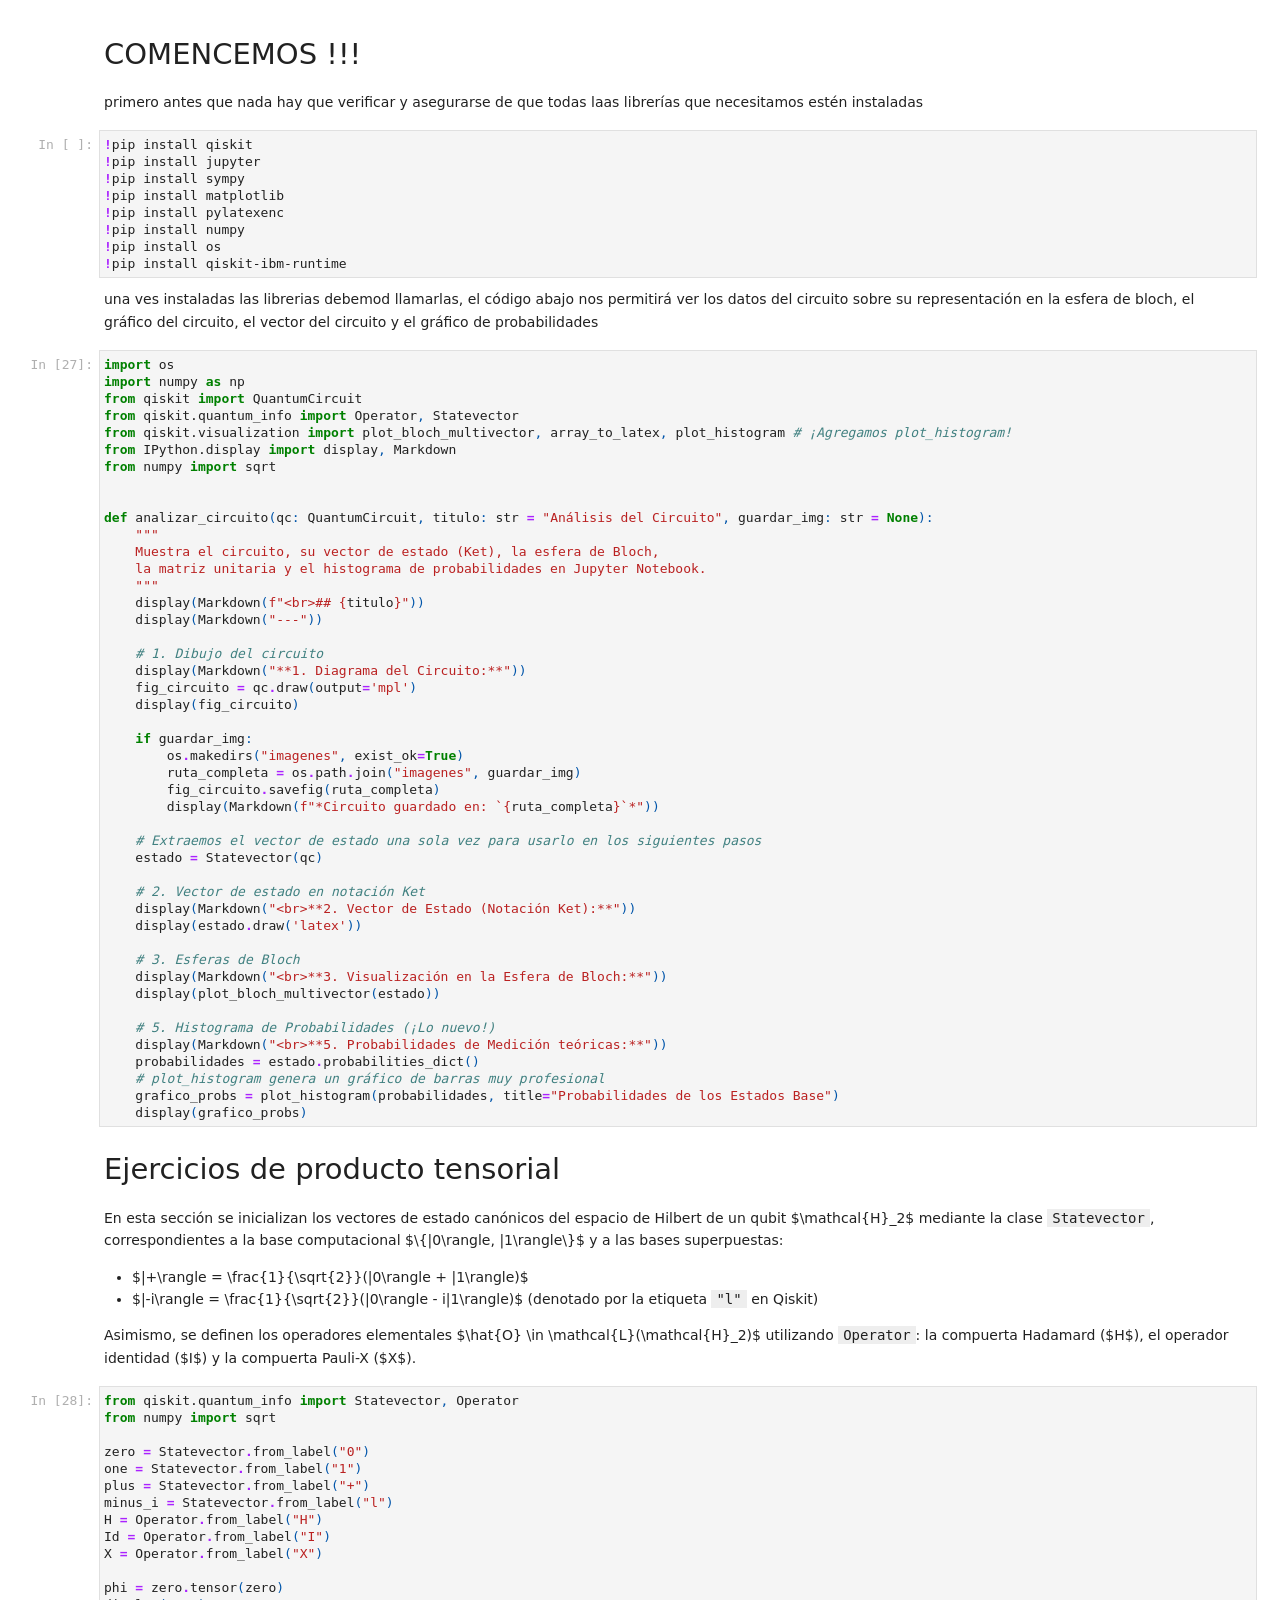
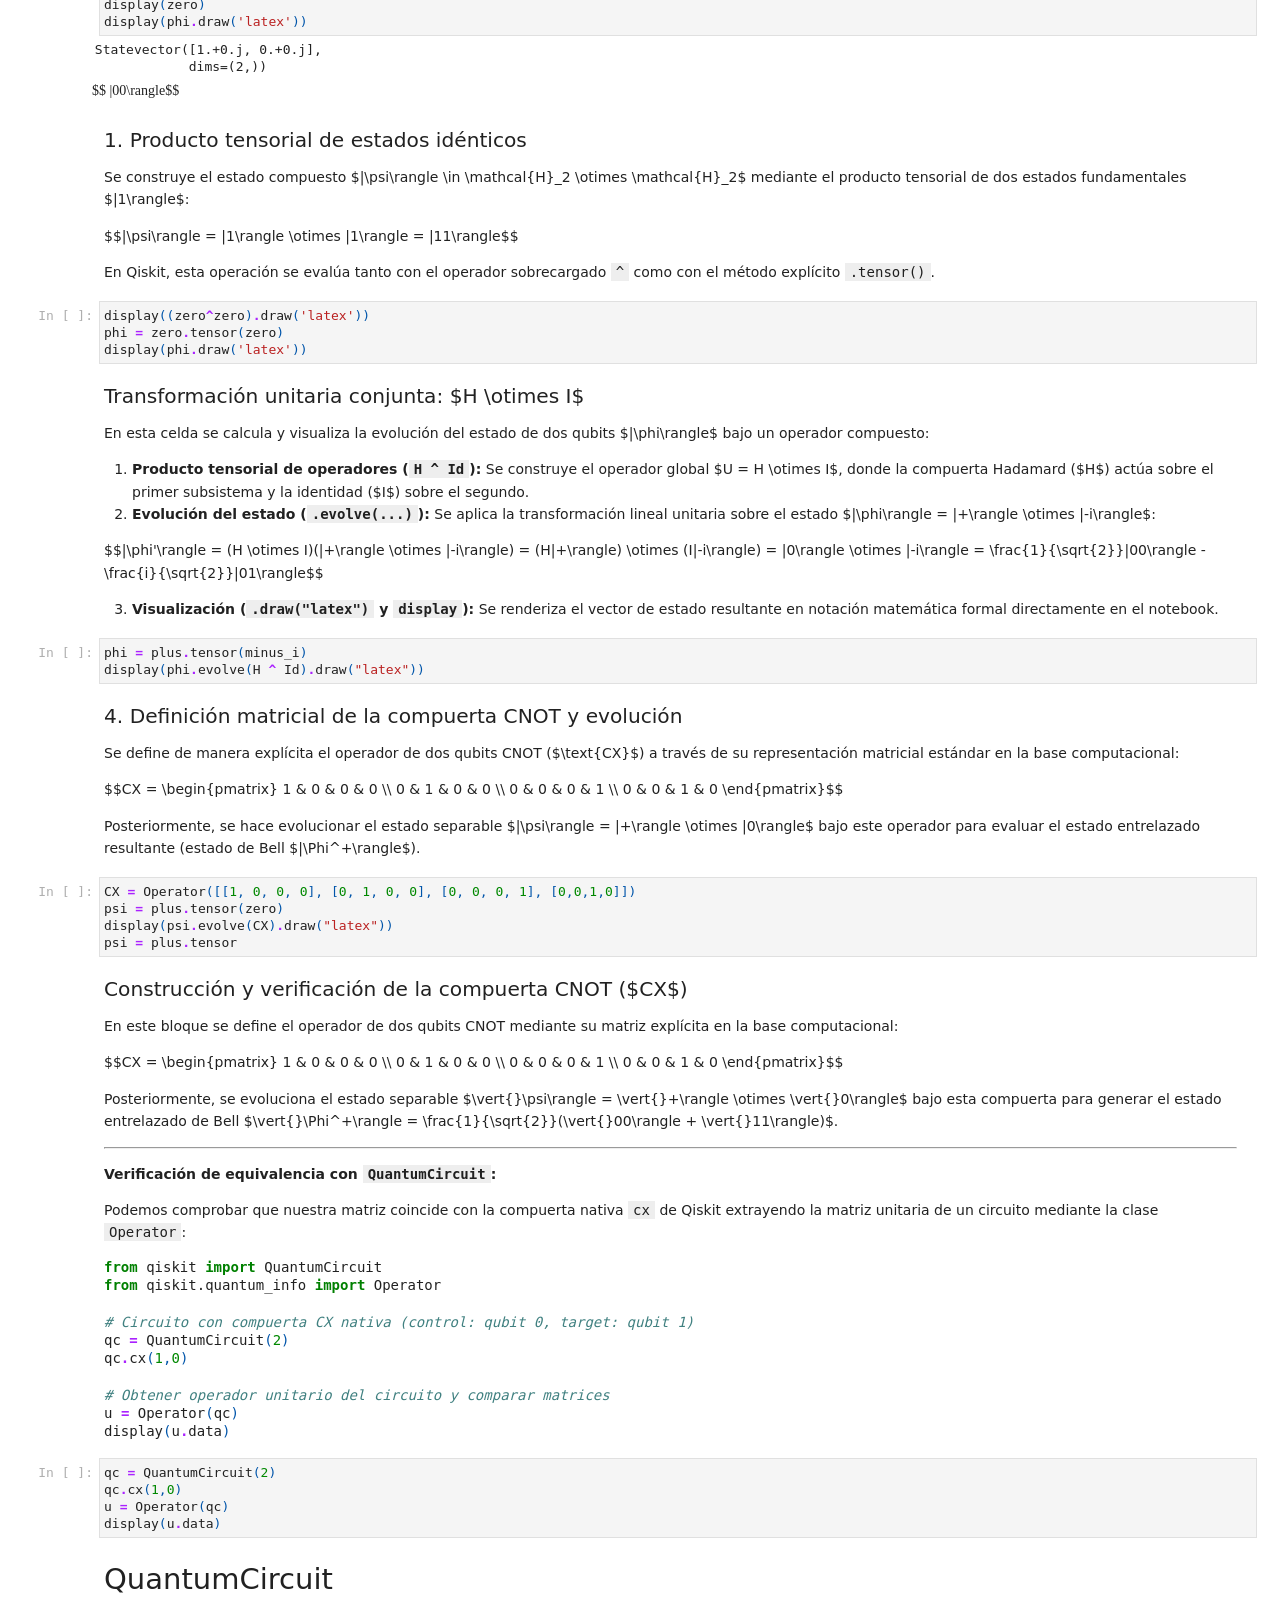
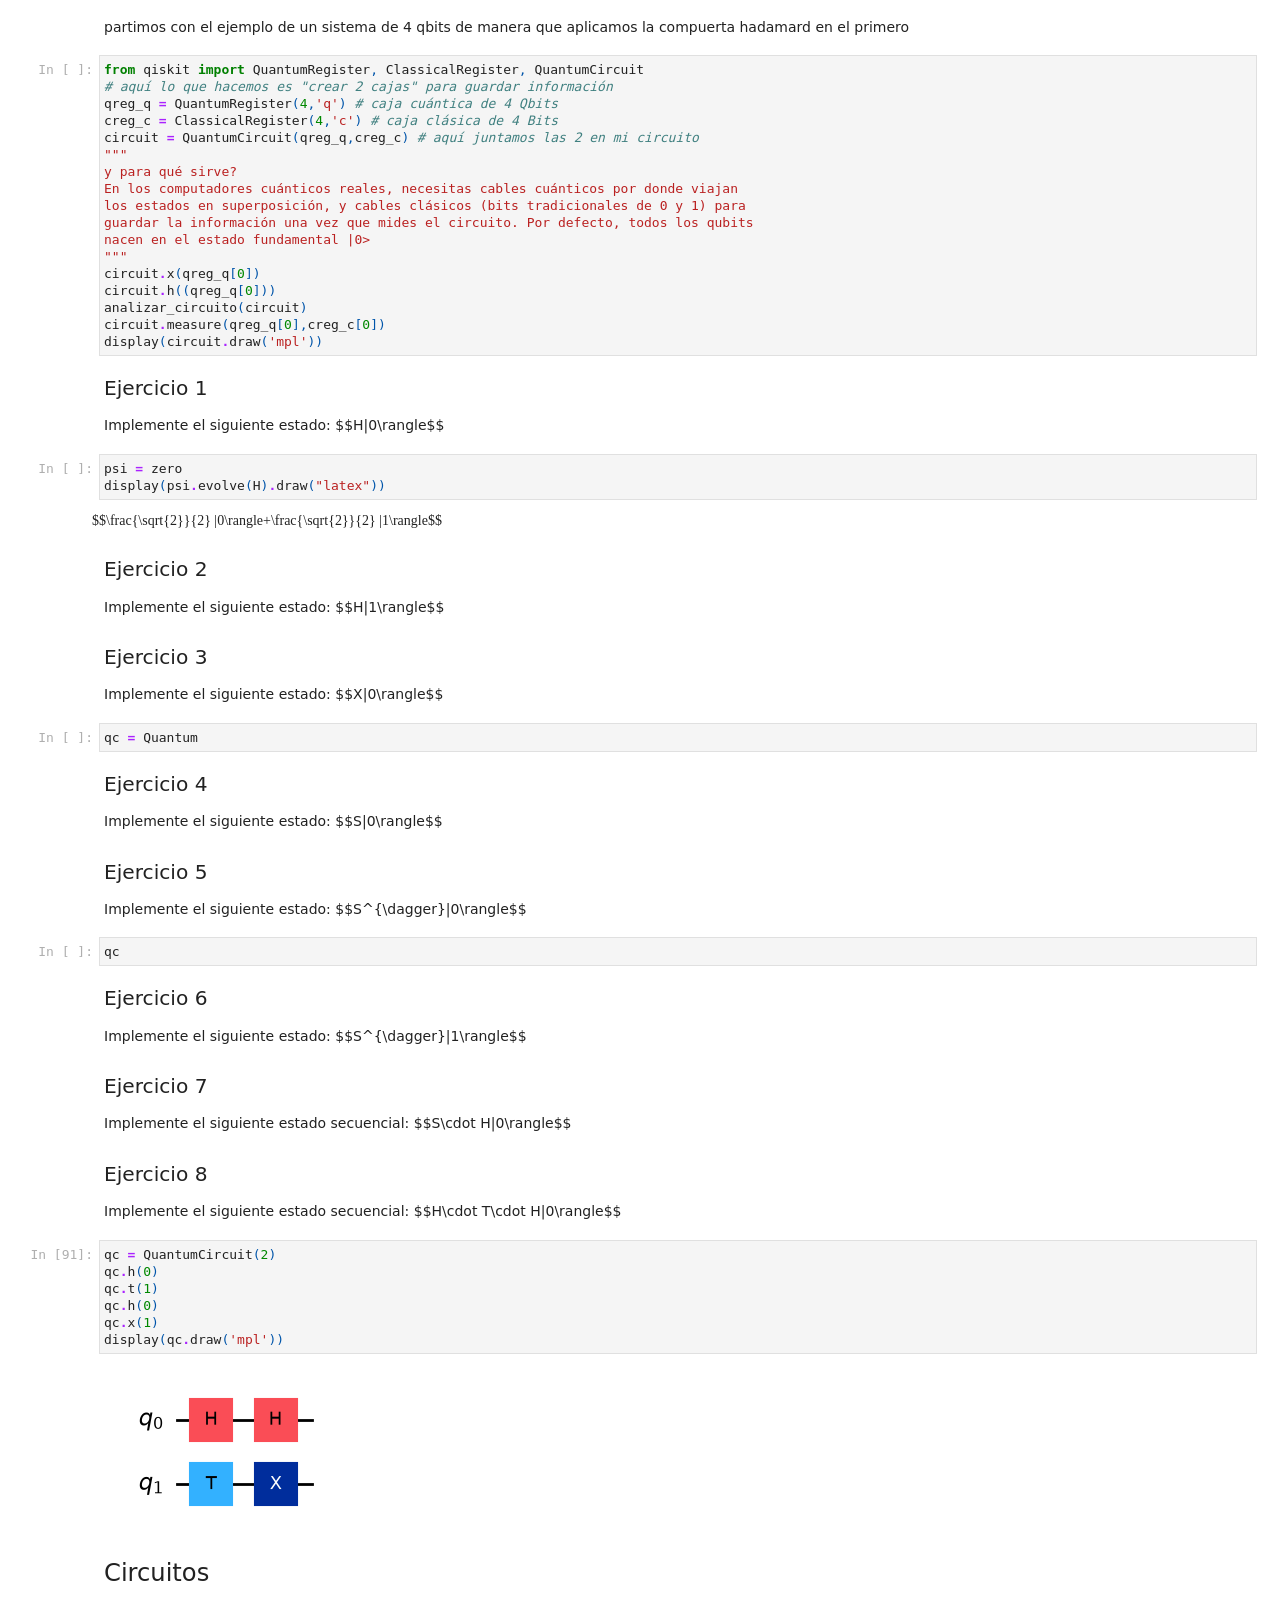
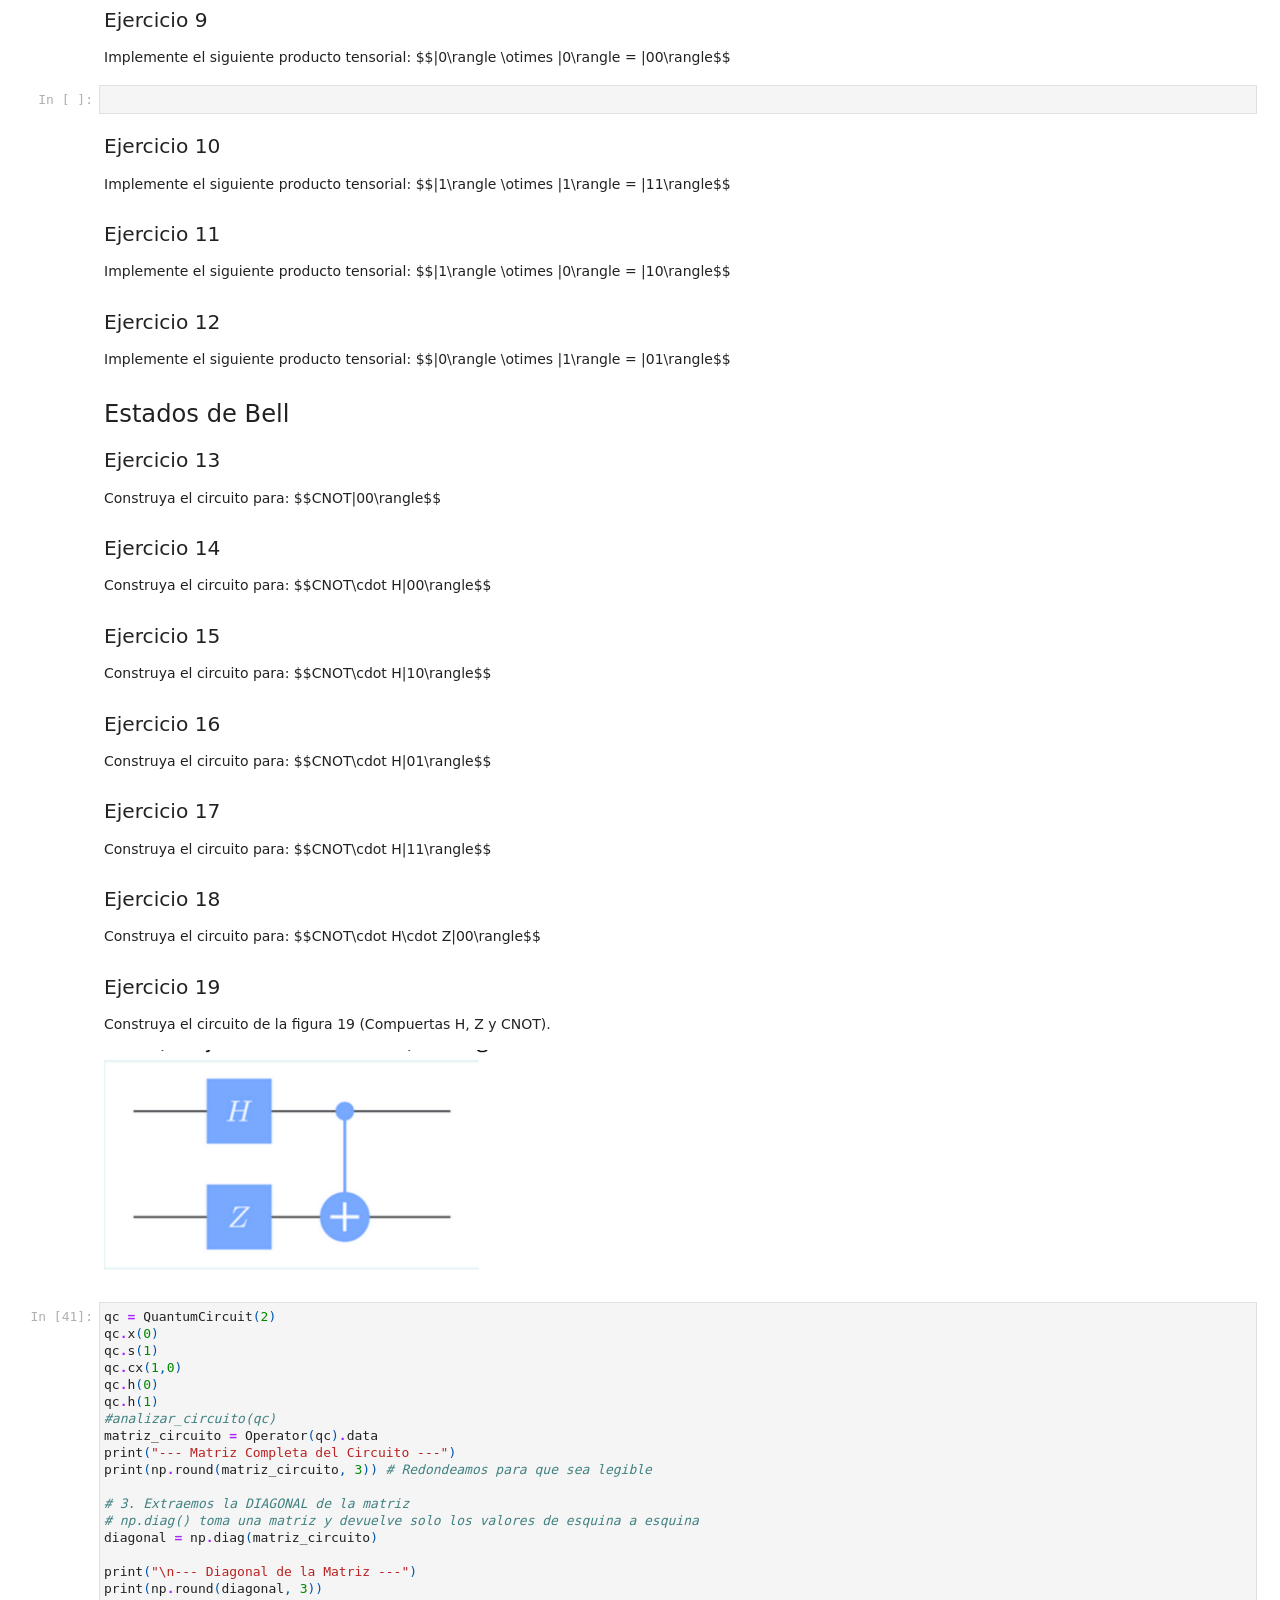
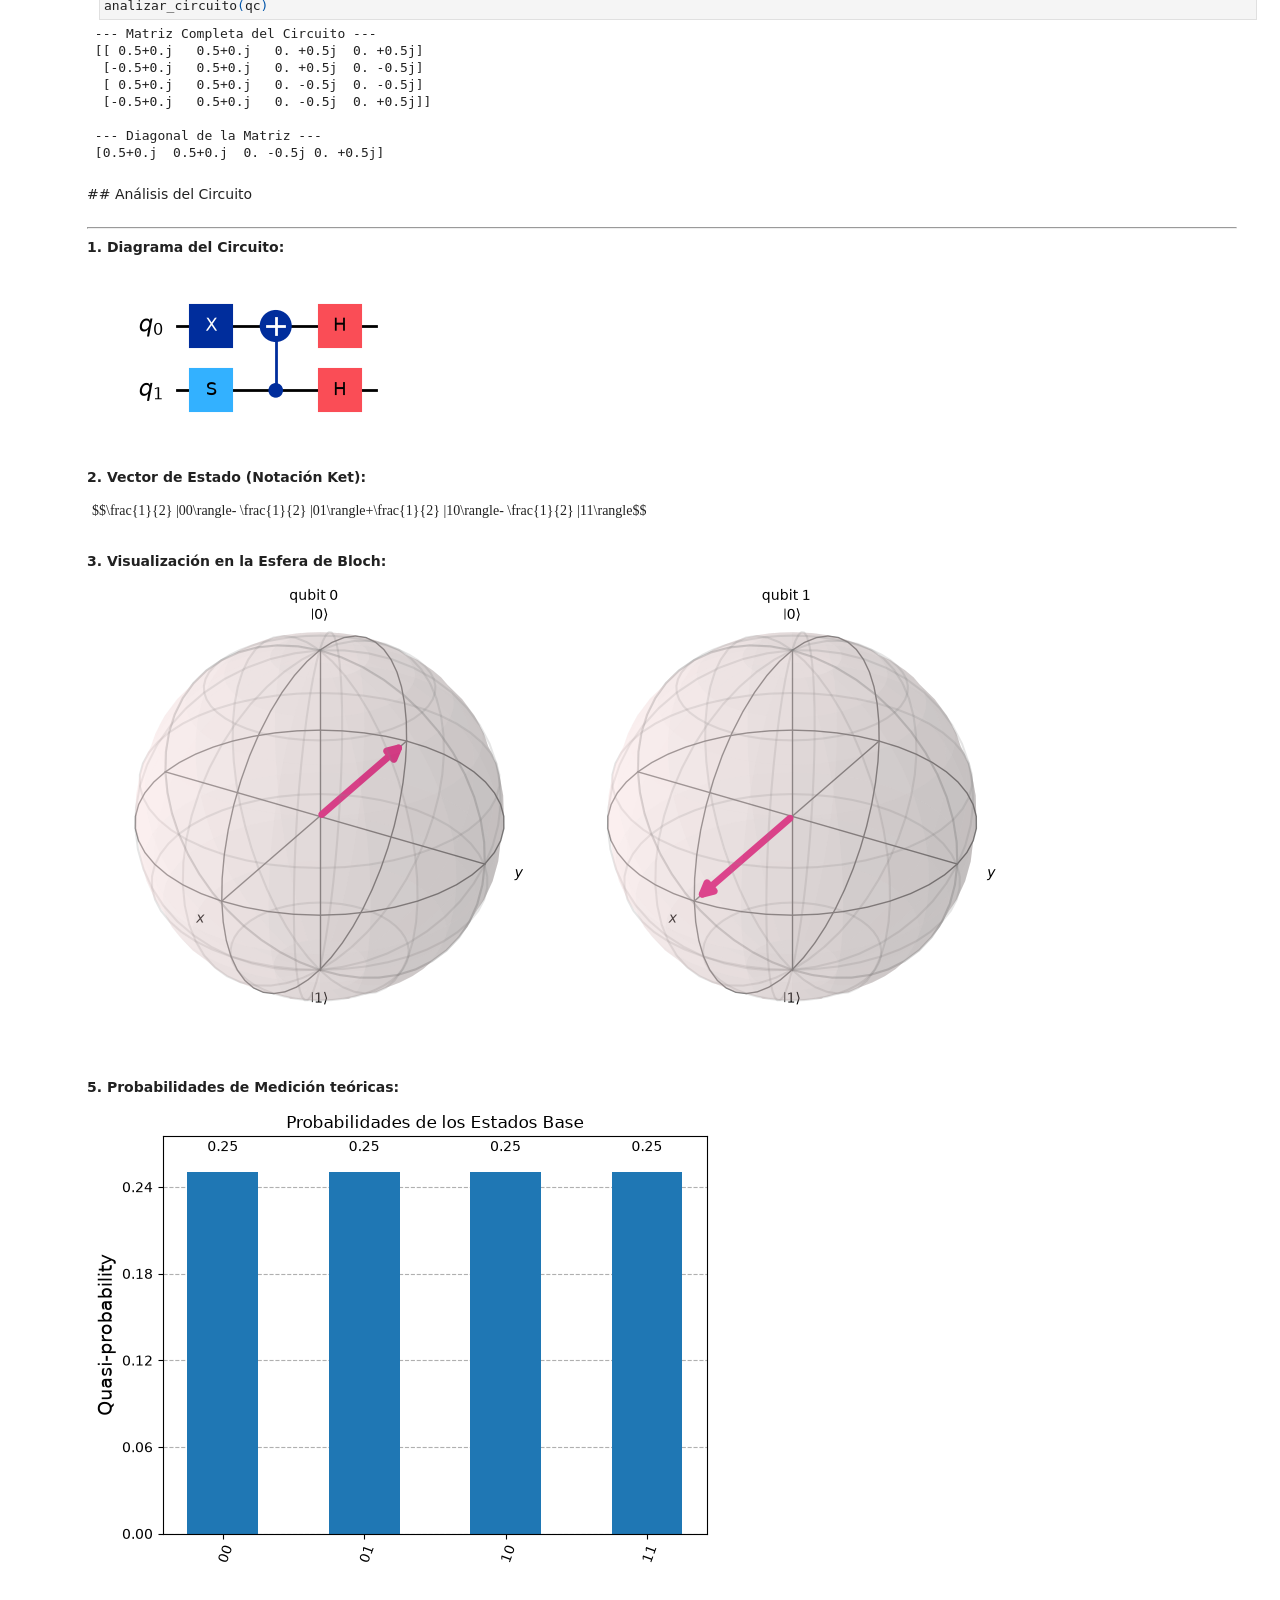
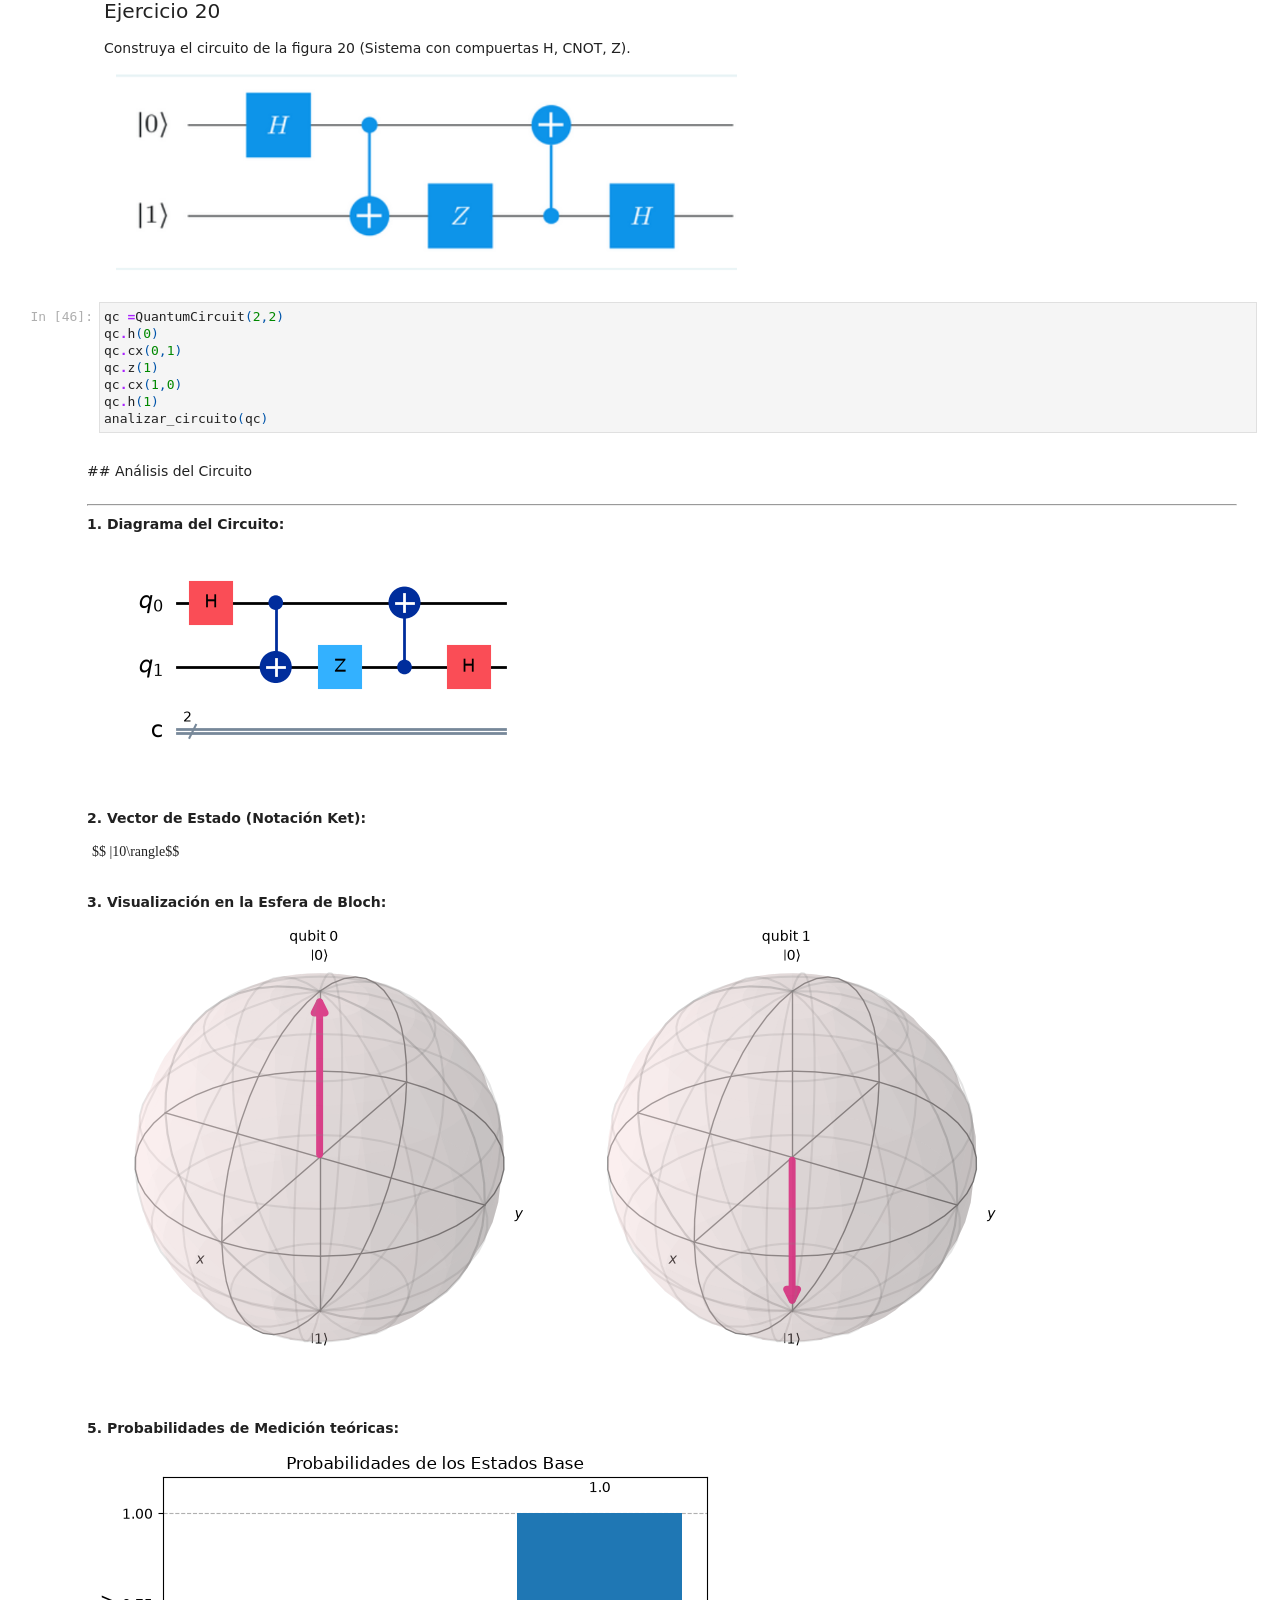
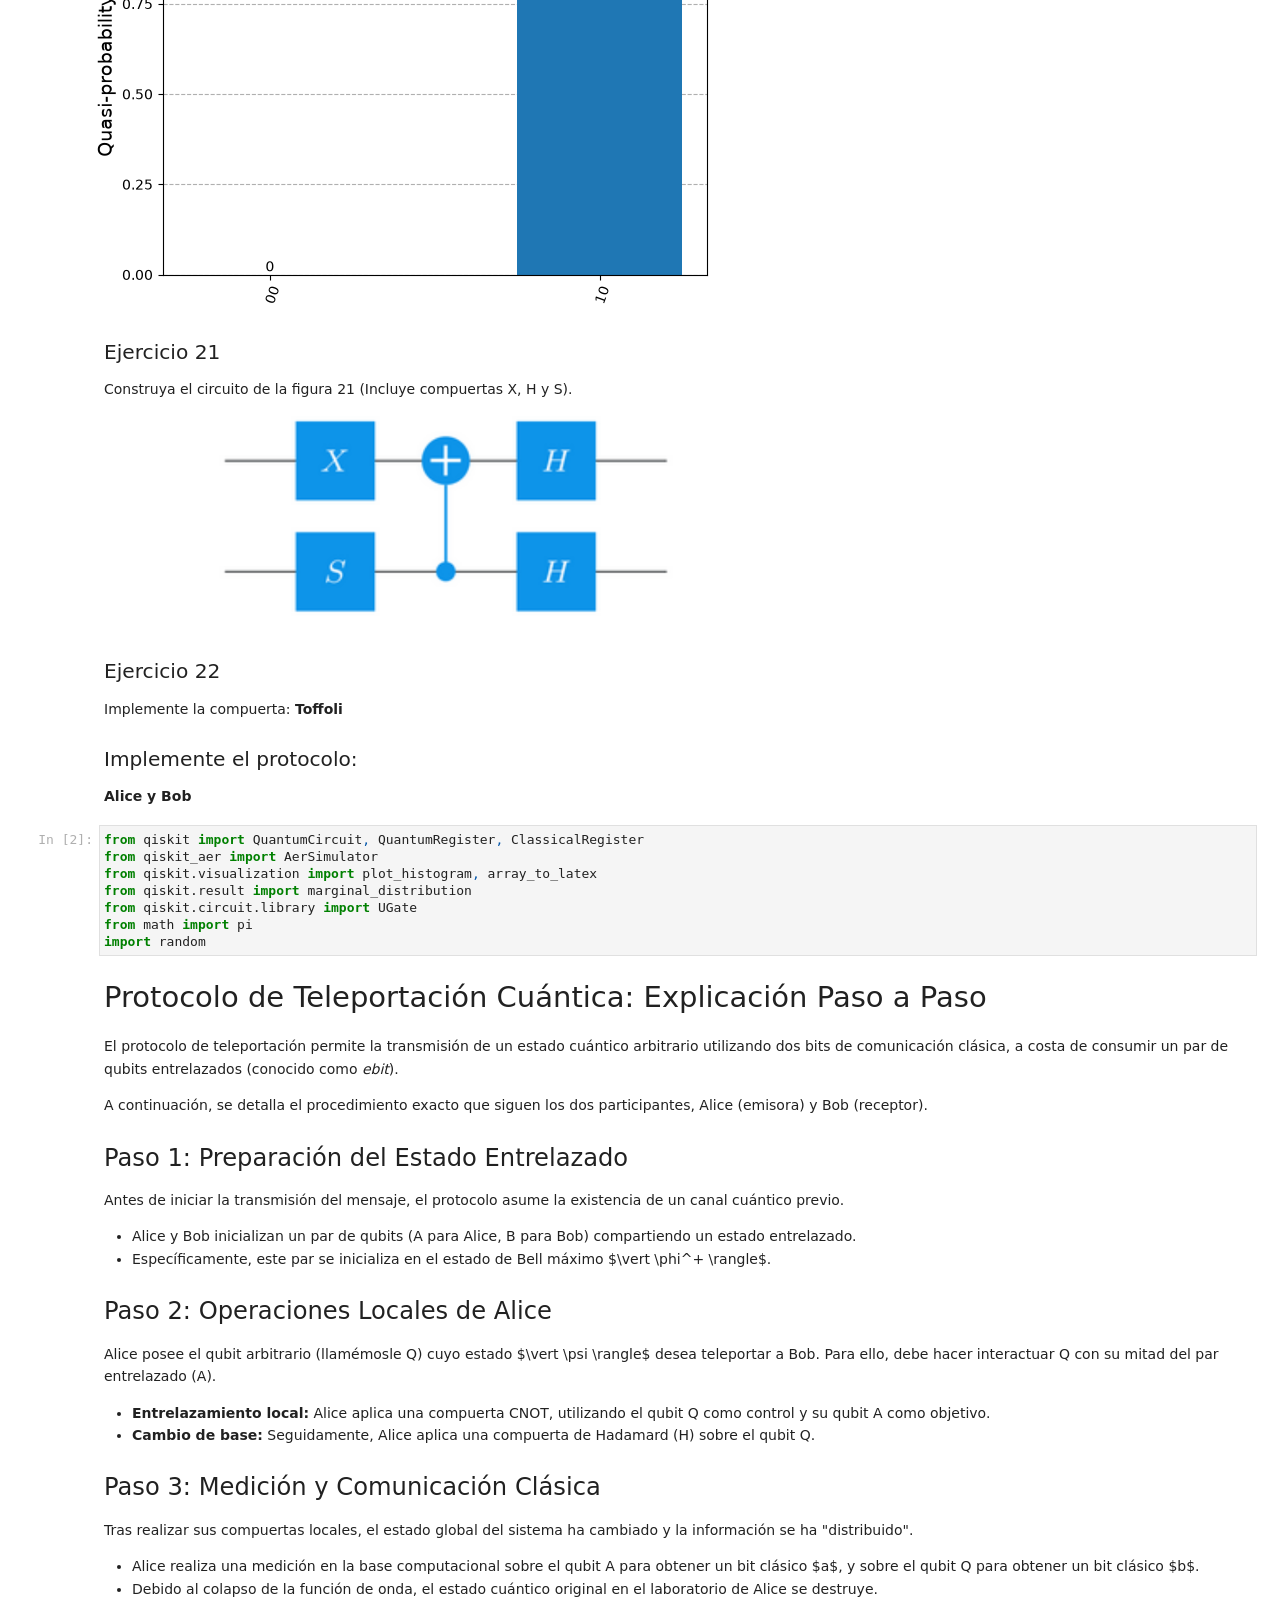
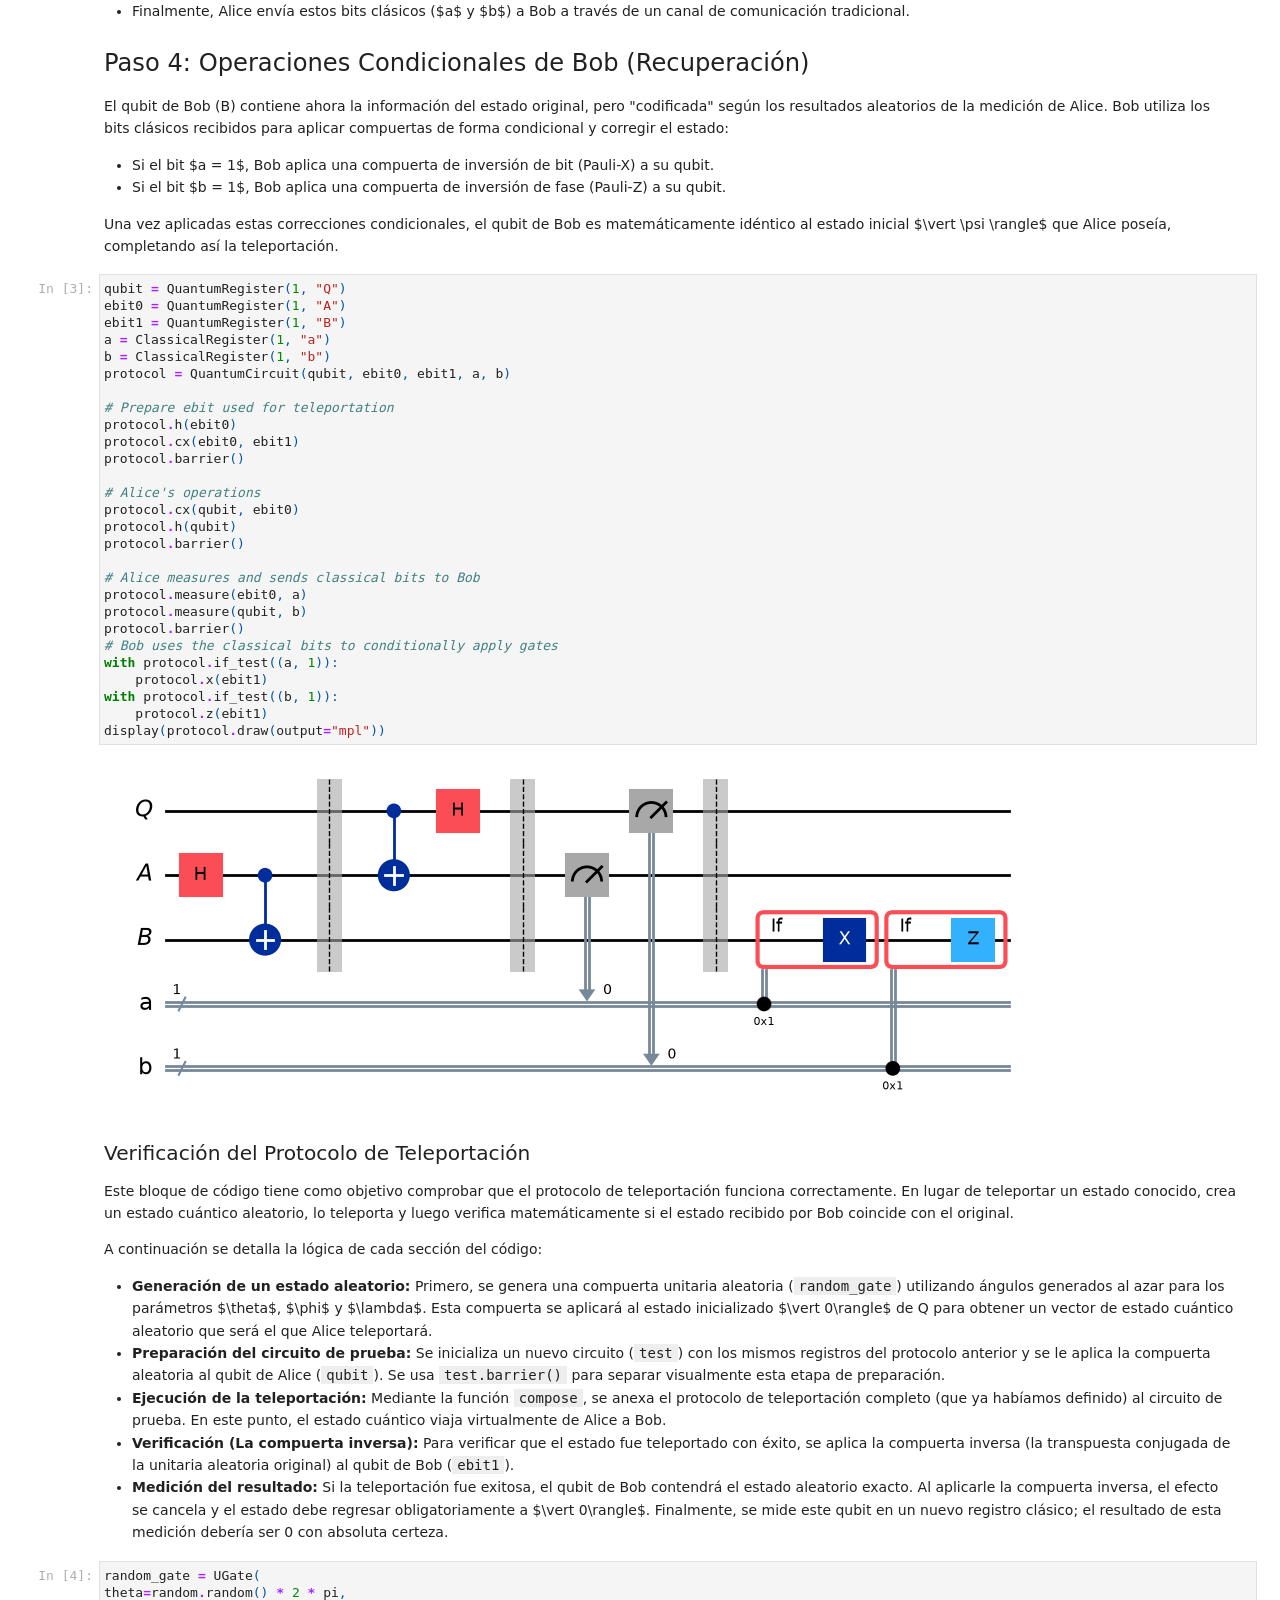
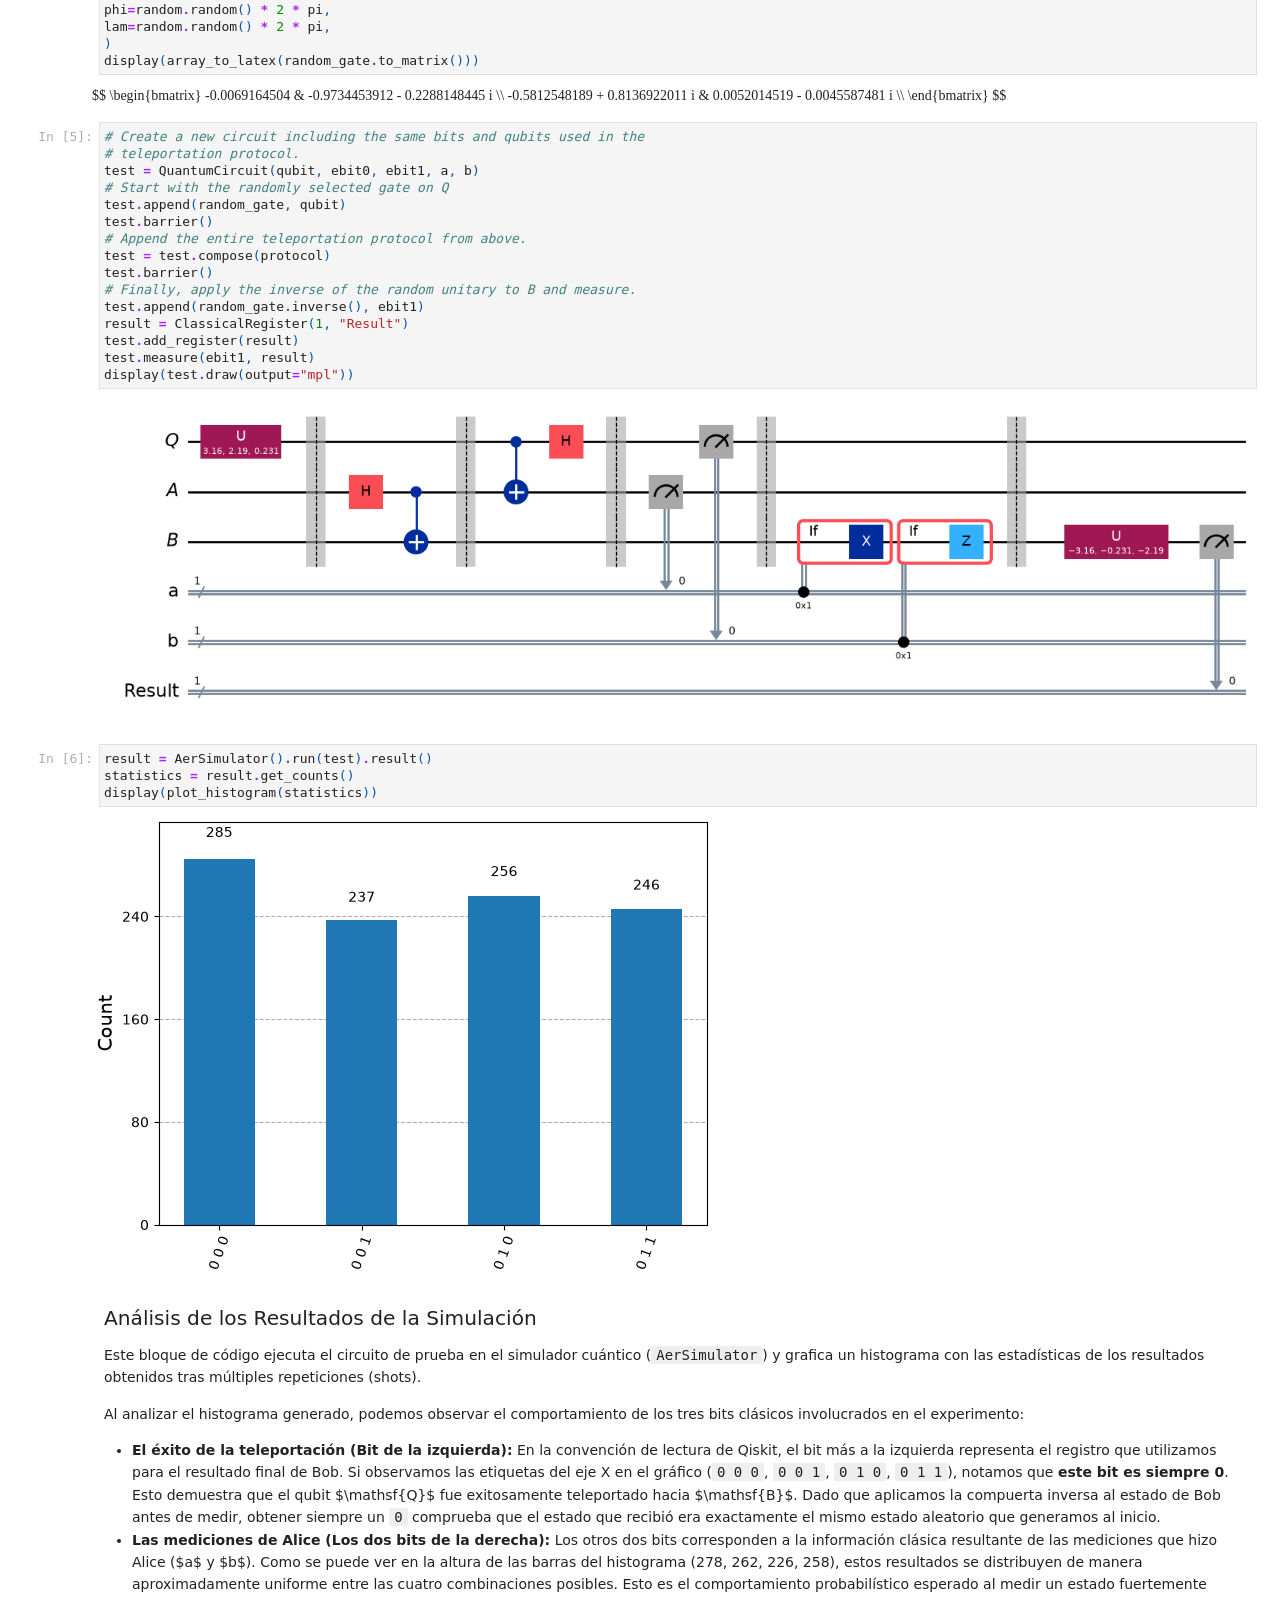
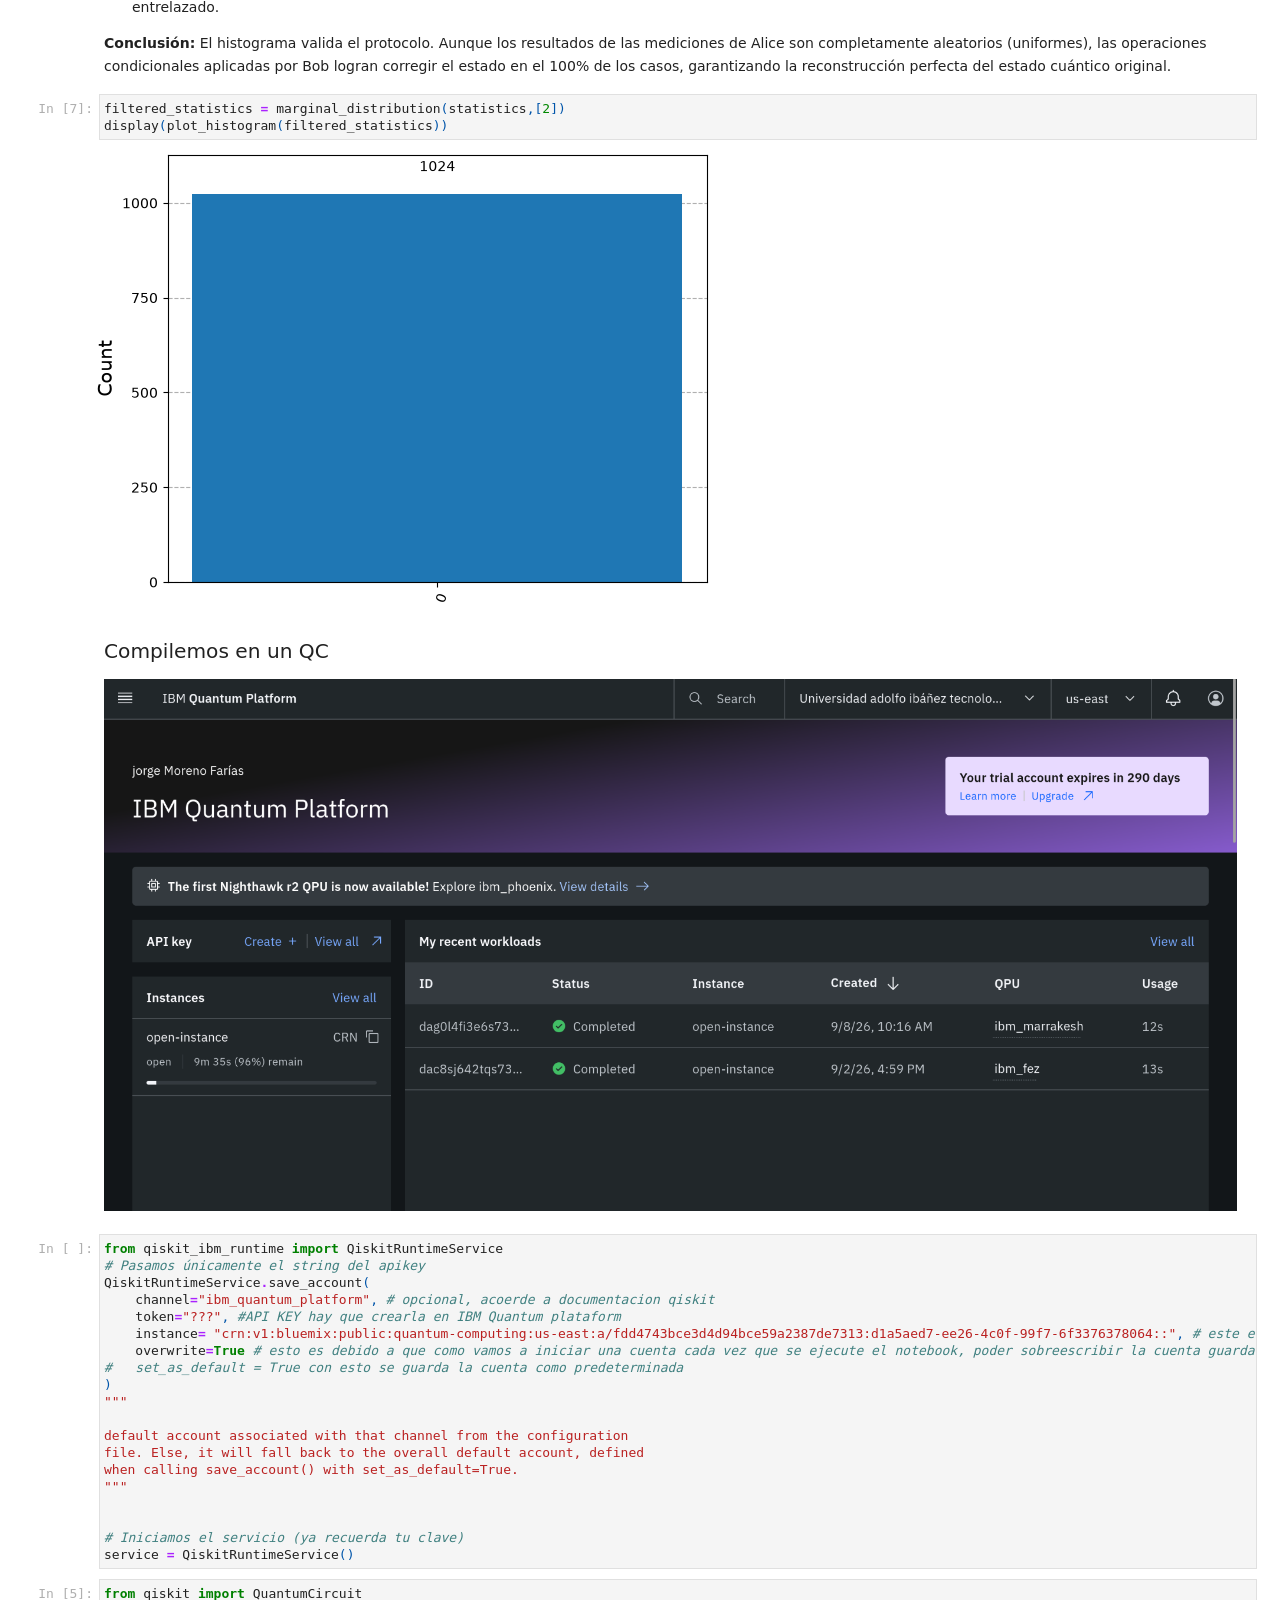
